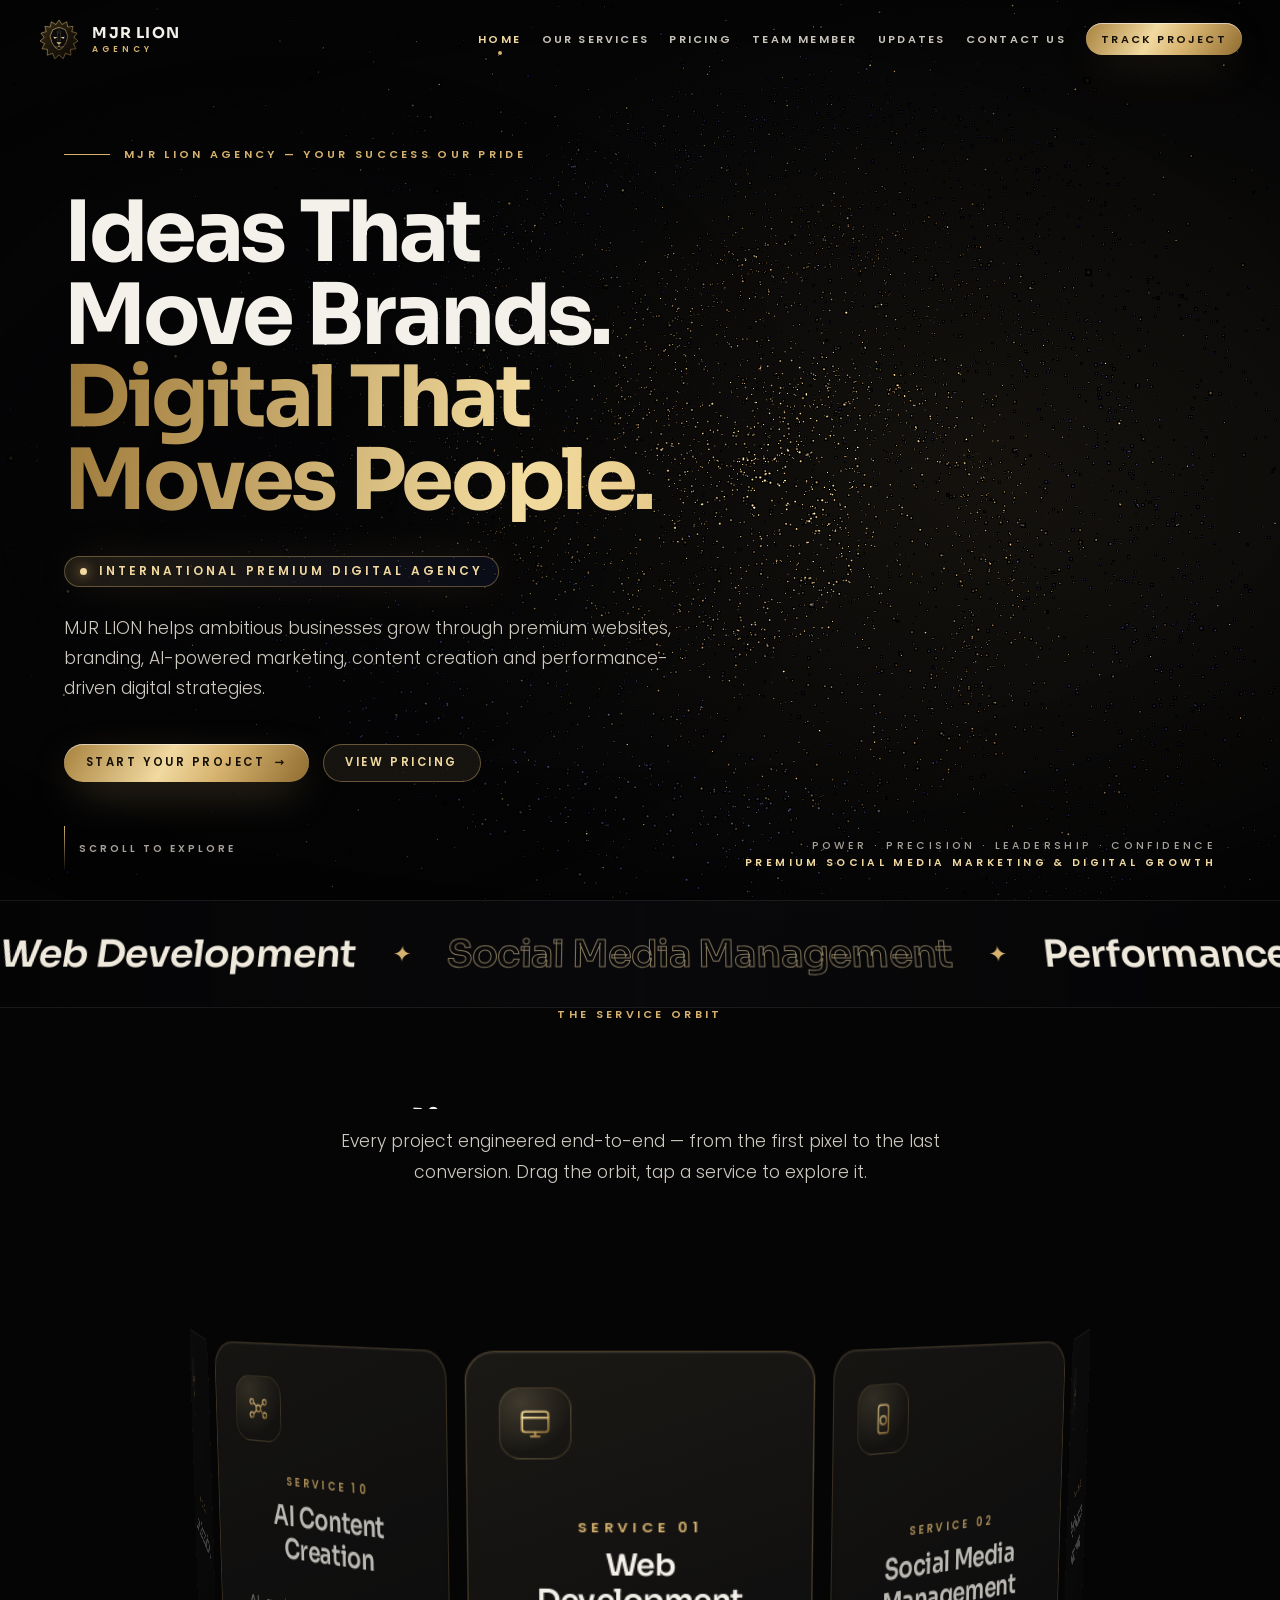
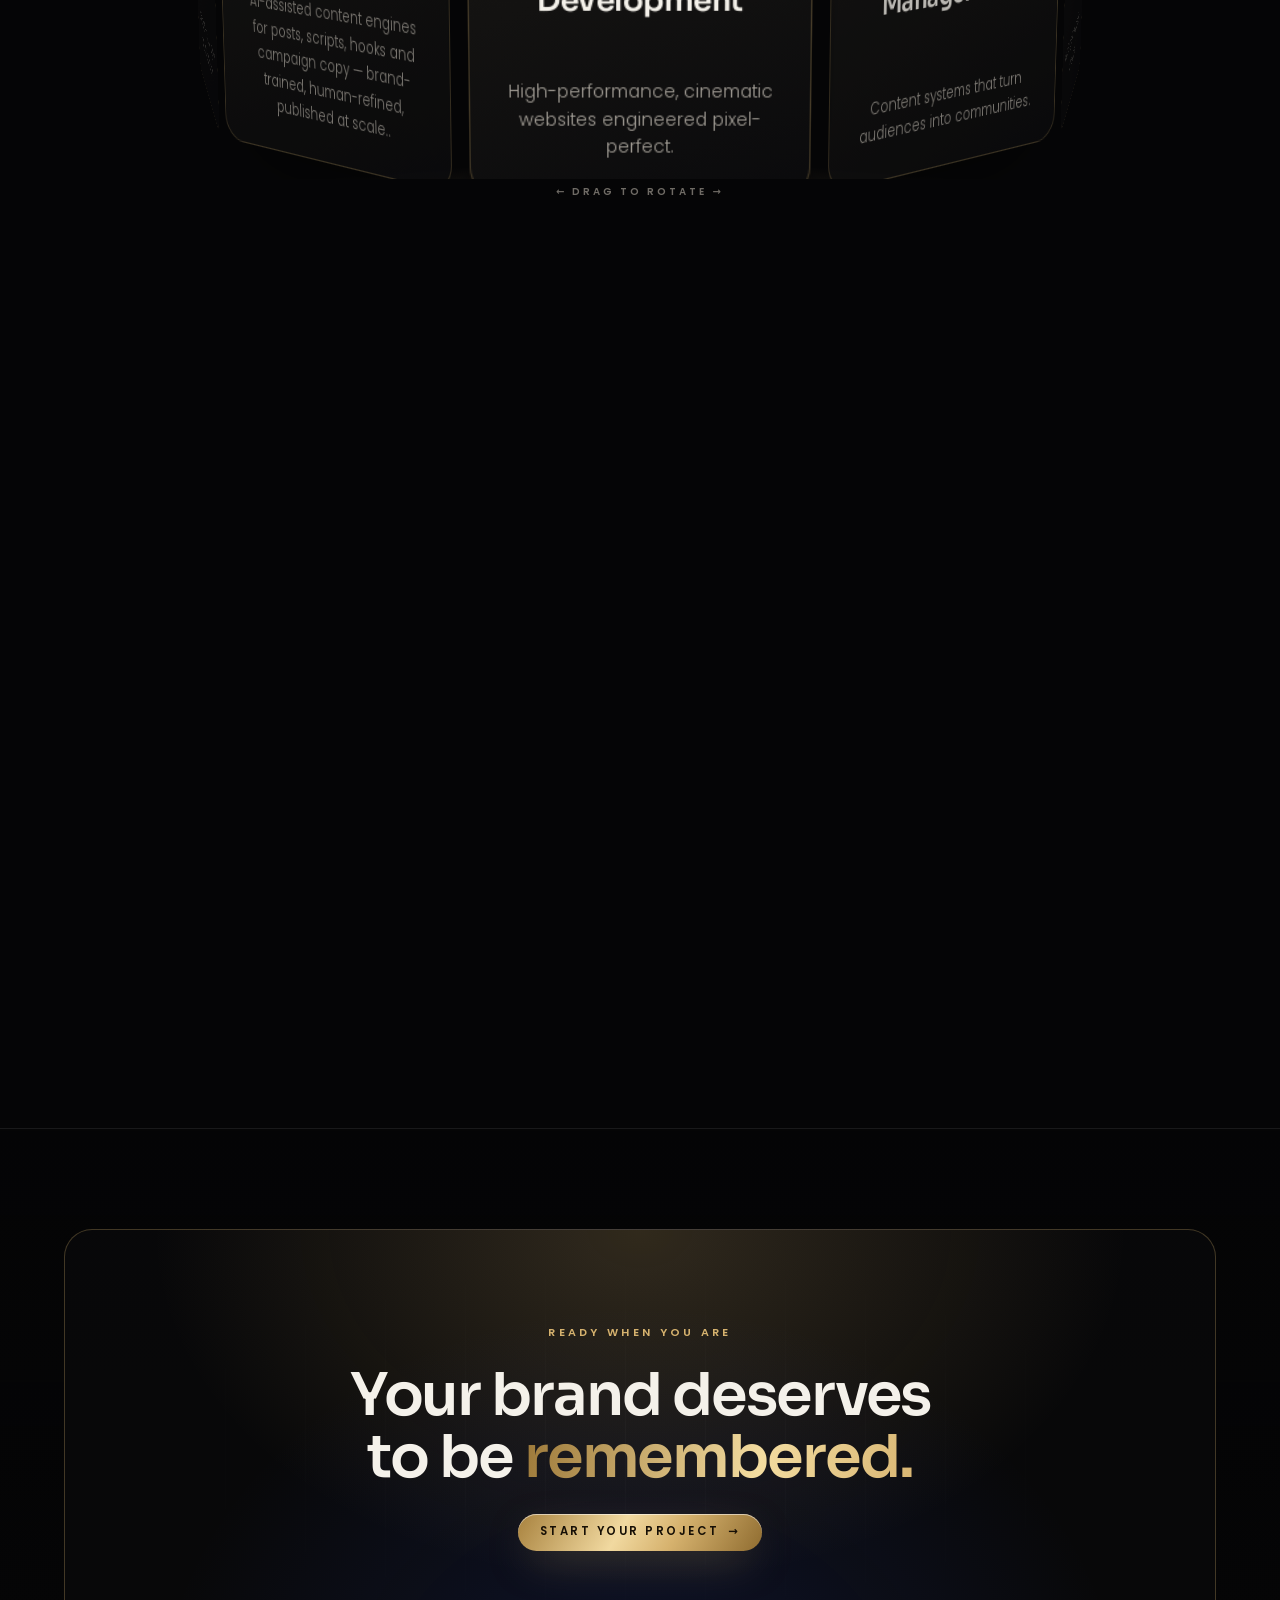
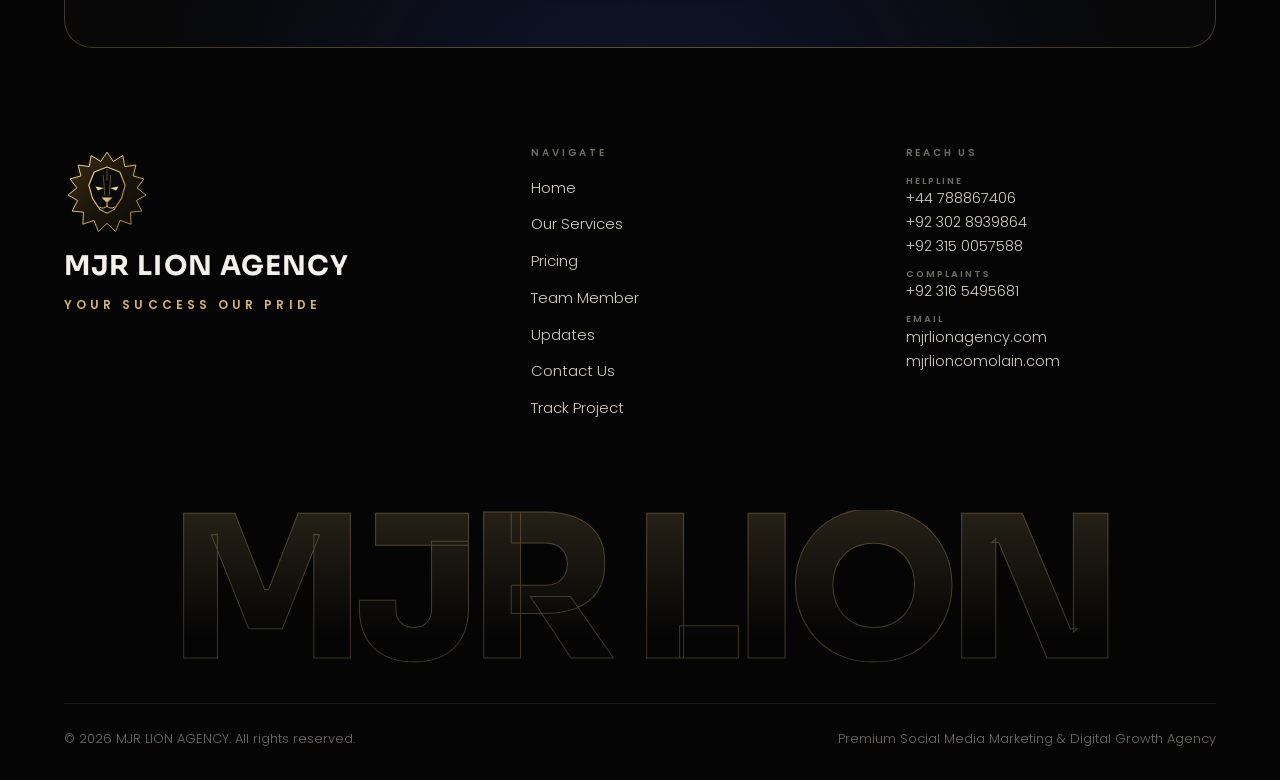
==== website/index.html @ 0ccb6654 "Contact: add UK helpline number Co-Authored-By: Claude Opus 5.5 <noreply@anthropic.com> Claude-Sessi" ====
<!DOCTYPE html>
<html lang="en">
<head>
<meta charset="utf-8">
<meta name="viewport" content="width=device-width,initial-scale=1">
<title>MJR LION AGENCY — Premium Digital Agency | Your Success Our Pride</title>
<meta name="description" content="MJR LION AGENCY is an international premium digital agency: social media marketing, web development, performance marketing, video editing, AI video creation, UGC production, graphic design, lead generation, content writing and AI content creation.">
<meta name="keywords" content="MJR Lion Agency, Premium Digital Agency, Social Media Marketing Agency, Digital Marketing Agency, Web Development, Video Editing, AI Video Creation, UGC Production, Graphic Design, Lead Generation, Content Writing, AI Content Creation, Performance Marketing">
<link rel="canonical" href="https://mjrlion.studio/">
<meta name="theme-color" content="#050506">
<meta name="robots" content="index,follow">
<meta property="og:type" content="website">
<meta property="og:site_name" content="MJR LION AGENCY">
<meta property="og:title" content="MJR LION AGENCY — Ideas That Move Brands. Digital That Moves People.">
<meta property="og:description" content="International premium digital agency. Premium websites, branding, AI-powered marketing, content creation and performance-driven digital strategies.">
<meta property="og:url" content="https://mjrlion.studio/">
<meta name="twitter:card" content="summary_large_image">
<meta name="twitter:title" content="MJR LION AGENCY — Your Success Our Pride">
<meta name="twitter:description" content="Premium social media marketing & digital growth agency: web, ads, video, AI content, UGC and lead generation.">
<link rel="icon" href="data:image/svg+xml,%3Csvg xmlns='http://www.w3.org/2000/svg' viewBox='0 0 100 100'%3E%3Crect width='100' height='100' rx='22' fill='%23050506'/%3E%3Cpath d='M50 18 L68 26 L76 46 L70 64 L60 78 L50 84 L40 78 L30 64 L24 46 L32 26 Z' fill='none' stroke='%23d6b26e' stroke-width='5'/%3E%3Cpath d='M42 64h16l-8 8z' fill='%23d6b26e'/%3E%3C/svg%3E">
<link rel="preconnect" href="https://fonts.googleapis.com">
<link rel="preconnect" href="https://fonts.gstatic.com" crossorigin>
<link rel="preload" as="style" href="https://fonts.googleapis.com/css2?family=Poppins:wght@300;400;500;600;700&family=Sora:wght@600;700;800&display=swap">
<link rel="stylesheet" href="https://fonts.googleapis.com/css2?family=Poppins:wght@300;400;500;600;700&family=Sora:wght@600;700;800&display=swap" media="print" onload="this.media='all'">
<noscript><link rel="stylesheet" href="https://fonts.googleapis.com/css2?family=Poppins:wght@300;400;500;600;700&family=Sora:wght@600;700;800&display=swap"></noscript>
<script type="application/ld+json">
{"@context":"https://schema.org","@type":"ProfessionalService","name":"MJR LION AGENCY","alternateName":"MJR Lion Agency","slogan":"Your Success Our Pride","description":"International premium digital agency — premium websites, branding, AI-powered marketing, content creation and performance-driven digital strategies.","url":"https://mjrlion.studio/","telephone":["+92 302 8939864","+92 315 0057588"],"areaServed":["United Kingdom","United States","Pakistan","Worldwide"],"hasOfferCatalog":{"@type":"OfferCatalog","name":"Digital services","itemListElement":[{"@type":"Offer","itemOffered":{"@type":"Service","name":"Web Development"},"priceSpecification":{"@type":"PriceSpecification","minPrice":499,"maxPrice":699,"priceCurrency":"USD"}},{"@type":"Offer","itemOffered":{"@type":"Service","name":"Social Media Management"},"priceSpecification":{"@type":"PriceSpecification","minPrice":499,"maxPrice":599,"priceCurrency":"USD"}},{"@type":"Offer","itemOffered":{"@type":"Service","name":"Performance Marketing"}},{"@type":"Offer","itemOffered":{"@type":"Service","name":"Graphic Design"},"priceSpecification":{"@type":"PriceSpecification","minPrice":120,"maxPrice":250,"priceCurrency":"USD"}},{"@type":"Offer","itemOffered":{"@type":"Service","name":"Video Editing"},"priceSpecification":{"@type":"PriceSpecification","minPrice":120,"maxPrice":200,"priceCurrency":"USD"}},{"@type":"Offer","itemOffered":{"@type":"Service","name":"AI Videos"}},{"@type":"Offer","itemOffered":{"@type":"Service","name":"UGC Production"}},{"@type":"Offer","itemOffered":{"@type":"Service","name":"Content Writing"}},{"@type":"Offer","itemOffered":{"@type":"Service","name":"Lead Generation"}},{"@type":"Offer","itemOffered":{"@type":"Service","name":"AI Content Creation"}}]}}
</script>
<style>/* =========================================================================
   MJR LION AGENCY — design system
   Layout idea: editorial dark stage, copy left, a living 3D gold sculpture right.
   Single dark theme by choice.
   ========================================================================= */
:root{color-scheme:dark;
  --bg:#050506; --bg2:#09090c; --char:#111115; --char2:#17171c;
  --line:rgba(214,178,110,.2); --line2:rgba(255,255,255,.08); --line3:rgba(255,255,255,.14);
  --gold:#d6b26e; --gold2:#f1d9a0; --gold3:#a17c3c; --gold4:#6f5427;
  --blue:#3557e8; --blue2:#1b2a6e;
  --text:#f4f1ea; --muted:#a6a199; --dim:#6f6b65;
  --ok:#7fd3a0; --warn:#f0b65a;
  --fh:'Sora','Poppins',system-ui,sans-serif;
  --fb:'Poppins',system-ui,sans-serif;
  --fl:'Poppins',system-ui,sans-serif;
  --ease:cubic-bezier(.22,1,.36,1); --ease2:cubic-bezier(.65,0,.35,1);
  --pad:clamp(20px,5vw,72px); --maxw:1320px; --r:20px;
  --goldgrad:linear-gradient(100deg,#9c7838 0%,#f3dca0 28%,#d6b26e 48%,#fff1c9 62%,#b08a45 82%,#8a6a2f 100%);
}
*{box-sizing:border-box;margin:0;padding:0}
html{background:var(--bg);color:var(--text);-webkit-text-size-adjust:100%;scroll-behavior:smooth}
body{font-family:var(--fb);font-weight:300;font-size:16px;line-height:1.65;overflow-x:hidden;overflow-x:clip;min-height:100vh;
  background:radial-gradient(1100px 800px at 78% 12%,rgba(214,178,110,.075),transparent 62%),radial-gradient(900px 700px at 8% 92%,rgba(53,87,232,.07),transparent 60%),var(--bg)}
body.locked{overflow:hidden}
img,svg{display:block;max-width:100%}
a{color:inherit;text-decoration:none}
button{font:inherit;color:inherit;background:none;border:0;cursor:pointer}
input,select,textarea{font:inherit;color:inherit}
::selection{background:rgba(214,178,110,.35);color:#fff}
:focus-visible{outline:2px solid var(--gold);outline-offset:3px;border-radius:6px}
[hidden]{display:none!important}
.sr{position:absolute;width:1px;height:1px;overflow:hidden;clip:rect(0 0 0 0);white-space:nowrap}
.skip{position:fixed;left:16px;top:-60px;z-index:200;background:var(--gold);color:#111;padding:10px 16px;border-radius:10px;font-weight:600}
.skip:focus{top:16px}

#gl{position:fixed;inset:0;width:100%;height:100%;z-index:0;pointer-events:none;display:block}
.fx-vignette{position:fixed;inset:0;z-index:1;pointer-events:none;background:radial-gradient(ellipse 120% 90% at 50% 45%,transparent 45%,rgba(0,0,0,.72) 100%)}
.no-gl #gl{display:none}
.no-gl .fx-fallback{display:block}
.fx-fallback{display:none;position:fixed;right:-6vw;top:12vh;width:min(70vw,720px);opacity:.18;z-index:0;pointer-events:none}

main{position:relative;z-index:2;overflow-x:clip}
.wrap{width:100%;max-width:var(--maxw);margin:0 auto;padding:0 var(--pad)}

/* ---------- type */
.label{font:600 11px/1.2 var(--fl);letter-spacing:.3em;text-transform:uppercase;color:var(--gold)}
.label.dim{color:var(--muted)}
.h-xl,.h-lg,.h-md{text-wrap:balance}
.h-xl{font:700 clamp(2.7rem,6.6vw,6.4rem)/.98 var(--fh);letter-spacing:-.04em}
.h-lg{font:600 clamp(2.1rem,4.6vw,4.2rem)/1.04 var(--fh);letter-spacing:-.035em}
.h-md{font:600 clamp(1.5rem,2.6vw,2.3rem)/1.12 var(--fh);letter-spacing:-.025em}
.h-sm{font:600 1.15rem/1.3 var(--fh);letter-spacing:-.01em}
.lead{font-size:clamp(1.02rem,1.35vw,1.18rem);color:#cfcac0;max-width:62ch;line-height:1.75}
.muted{color:var(--muted)}
.gold{background:var(--goldgrad);background-size:220% 100%;-webkit-background-clip:text;background-clip:text;color:transparent}
.outline-num{font:700 3.4rem/1 var(--fh);color:transparent;-webkit-text-stroke:1px rgba(214,178,110,.55);letter-spacing:-.04em}

/* ---------- buttons */
.btn{position:relative;display:inline-flex;align-items:center;justify-content:center;gap:.8em;padding:1.1em 1.9em;border-radius:999px;font:600 11.5px/1 var(--fl);letter-spacing:.22em;text-transform:uppercase;overflow:hidden;isolation:isolate;transition:transform .5s var(--ease),box-shadow .5s var(--ease),background .4s,color .3s,border-color .3s;white-space:nowrap}
.btn .arr{display:inline-block;transition:transform .5s var(--ease)}
.btn:hover .arr{transform:translateX(4px)}
.btn::after{content:"";position:absolute;inset:-2px;z-index:-1;background:linear-gradient(115deg,transparent 30%,rgba(255,255,255,.55) 48%,transparent 66%);transform:translateX(-120%);transition:transform .9s var(--ease)}
.btn:hover::after{transform:translateX(120%)}
.btn-gold{color:#160f05;background:linear-gradient(120deg,#a8823e,#f1d9a0 42%,#d6b26e 64%,#8f6c30);box-shadow:0 14px 44px -14px rgba(214,178,110,.7),inset 0 1px 0 rgba(255,255,255,.55)}
.btn-gold:hover{box-shadow:0 18px 60px -12px rgba(214,178,110,.95),0 0 0 1px rgba(241,217,160,.6),inset 0 1px 0 rgba(255,255,255,.6)}
.btn-ghost{color:var(--gold2);border:1px solid rgba(214,178,110,.42);background:linear-gradient(rgba(214,178,110,.07),rgba(214,178,110,.07)),rgba(10,10,12,.6)}
.btn-ghost::after{background:linear-gradient(115deg,transparent 30%,rgba(241,217,160,.22) 48%,transparent 66%)}
.btn-ghost:hover{border-color:var(--gold2);box-shadow:0 0 40px -8px rgba(214,178,110,.45)}
.btn-sm{padding:.85em 1.3em;font-size:10.5px}
.btn-block{width:100%}
.link-arrow{display:inline-flex;align-items:center;gap:.6em;font:600 11px/1 var(--fl);letter-spacing:.22em;text-transform:uppercase;color:var(--gold2)}
.link-arrow i{width:28px;height:1px;background:currentColor;position:relative;transition:width .5s var(--ease)}
.link-arrow i::after{content:"";position:absolute;right:0;top:-3px;width:7px;height:7px;border-top:1px solid currentColor;border-right:1px solid currentColor;transform:rotate(45deg)}
.link-arrow:hover i{width:44px}

/* ---------- glass */
.glass{background:linear-gradient(180deg,rgba(28,27,25,.9),rgba(12,12,14,.92));border:1px solid var(--line2);border-radius:var(--r);box-shadow:inset 0 1px 0 rgba(255,255,255,.06),0 40px 80px -40px rgba(0,0,0,.9)}
.chip{display:inline-flex;align-items:center;gap:.5em;padding:.55em 1em;border-radius:999px;border:1px solid var(--line3);background:rgba(255,255,255,.03);font:500 12.5px/1.2 var(--fb);color:#e6e1d6}
.chip.gold{border-color:rgba(214,178,110,.4);color:var(--gold2);background:rgba(214,178,110,.07);-webkit-background-clip:initial;background-clip:initial;animation:none}

/* ---------- intro */
#intro{position:fixed;inset:0;z-index:150;display:grid;place-items:center;text-align:center;background:radial-gradient(ellipse at center,rgba(5,5,6,.25) 0%,rgba(5,5,6,.85) 70%,#050506 100%);transition:opacity .55s var(--ease),visibility .55s}
#intro.out{opacity:0;visibility:hidden}
#intro .i-inner{position:relative;padding:0 24px;perspective:900px}
#intro .i-small{font:500 clamp(11px,1.2vw,14px)/1 var(--fl);letter-spacing:.7em;text-transform:uppercase;color:var(--muted);margin-bottom:22px;opacity:0;transform:translateY(12px);transition:all .7s var(--ease) .05s}
#intro .i-big{font:700 clamp(2rem,7.4vw,7rem)/1 var(--fh);letter-spacing:-.03em;white-space:nowrap}
#intro .i-big .ch{display:inline-block;opacity:0;transform:translateY(40px) rotateX(-80deg) scale(.9);filter:blur(10px);transition:opacity .6s var(--ease),transform .7s var(--ease),filter .6s var(--ease);transition-delay:calc(var(--i)*28ms + .15s);background:var(--goldgrad);background-size:300% 100%;-webkit-background-clip:text;background-clip:text;color:transparent}
#intro .i-big .sp{display:inline-block;width:.32em}
#intro .i-sweep{position:absolute;inset:-20% -10%;background:linear-gradient(100deg,transparent 40%,rgba(255,240,200,.35) 50%,transparent 60%);transform:translateX(-120%);pointer-events:none;opacity:.6}
#intro .i-line{height:1px;width:0;margin:28px auto 0;background:linear-gradient(90deg,transparent,var(--gold),transparent);transition:width .9s var(--ease) .45s}
#intro .i-tag{margin-top:18px;font:500 12px/1 var(--fl);letter-spacing:.42em;text-transform:uppercase;color:var(--gold);opacity:0;transition:opacity .6s var(--ease) .6s}
#intro.play .i-small{opacity:1;transform:none}
#intro.play .i-big .ch{opacity:1;transform:none;filter:none}
#intro.play .i-sweep{animation:sweep .9s var(--ease2) .55s forwards}
#intro.play .i-line{width:min(420px,70vw)}
#intro.play .i-tag{opacity:1}
#intro.leave .i-inner{transition:transform 1.1s var(--ease);transform:scale(1.06) translateZ(0)}
@keyframes sweep{to{transform:translateX(120%)}}
#intro .skip-intro{position:absolute;right:clamp(16px,4vw,44px);bottom:clamp(18px,4vw,40px);font:600 10.5px/1 var(--fl);letter-spacing:.28em;text-transform:uppercase;color:var(--muted);padding:12px 16px;border:1px solid var(--line2);border-radius:999px;transition:color .3s,border-color .3s}
#intro .skip-intro:hover{color:var(--gold2);border-color:var(--line)}
#intro .i-bar{position:absolute;left:0;bottom:0;height:2px;width:100%;background:linear-gradient(90deg,var(--gold3),var(--gold2));transform-origin:left;transform:scaleX(0)}
#intro.play .i-bar{transition:transform 1.4s linear;transform:scaleX(1)}

/* ---------- header */
.hdr{position:fixed;top:0;left:0;right:0;z-index:60;transition:transform .9s var(--ease),background .4s,border-color .4s}
.hdr.pre{transform:translateY(-110%)}
.hdr-in{display:flex;align-items:center;justify-content:space-between;gap:24px;height:78px;max-width:1480px;margin:0 auto;padding:0 clamp(18px,3vw,40px)}
.hdr.solid{background:rgba(6,6,8,.92);border-bottom:1px solid var(--line2)}
.brand{display:flex;align-items:center;gap:12px;flex-shrink:0}
.brand svg{width:42px;height:42px}
.brand-t{display:flex;flex-direction:column;line-height:1}
.brand-t b{font:700 15px/1 var(--fh);letter-spacing:.08em}
.brand-t span{font:600 8.5px/1 var(--fl);letter-spacing:.46em;color:var(--gold);margin-top:5px}
.lion-mark .glow{animation:breathe 4.2s ease-in-out infinite;transform-origin:50% 50%}
.lion-mark .shine{animation:markshine 6s ease-in-out infinite}
@keyframes breathe{0%,100%{opacity:.35;transform:scale(.96)}50%{opacity:.85;transform:scale(1.04)}}
@keyframes markshine{0%,70%{transform:translateX(-120px)}100%{transform:translateX(120px)}}
.nav{display:flex;align-items:center;gap:clamp(14px,1.6vw,28px)}
.nav a{position:relative;font:600 11px/1 var(--fl);letter-spacing:.2em;text-transform:uppercase;color:#c9c4ba;padding:8px 0;transition:color .3s}
.nav a:not(.btn)::after{content:"";position:absolute;left:50%;bottom:-2px;width:4px;height:4px;border-radius:50%;background:var(--gold);transform:translateX(-50%) scale(0);transition:transform .4s var(--ease)}
.nav a:hover{color:#fff}
.nav a.on{color:var(--gold2)}
.nav a:not(.btn).on::after{transform:translateX(-50%) scale(1)}
.nav a.btn,.nav a.btn.on,.nav a.btn:hover{color:#160f05;padding:.95em 1.35em}
.nav .btn.on{box-shadow:0 0 0 1px var(--gold2),0 14px 44px -14px rgba(214,178,110,.8)}
.nav .btn::after{inset:-2px}
/* one-line navigation at every size (no hamburger) */
.hdr-track{display:none}
@media (max-width:1240px){.nav{gap:16px}.nav a{font-size:10px;letter-spacing:.15em}.nav a.btn{padding:.85em 1.1em}.brand-t b{font-size:14px}}
@media (max-width:1060px){.nav{gap:12px}.nav a{letter-spacing:.11em}.brand-t span{display:none}}
/* mobile & tablet: 3-line menu */
.burger{display:none;width:46px;height:46px;border-radius:50%;border:1px solid var(--line);position:relative;background:rgba(10,10,12,.55);flex-shrink:0}
.burger i{position:absolute;left:14px;right:14px;height:1.5px;background:var(--gold2);transition:transform .5s var(--ease),opacity .3s,top .5s var(--ease)}
.burger i:nth-child(1){top:17px}.burger i:nth-child(2){top:22.5px;right:20px}.burger i:nth-child(3){top:28px}
.menu-open .burger i:nth-child(1){top:22.5px;transform:rotate(45deg)}
.menu-open .burger i:nth-child(2){opacity:0}
.menu-open .burger i:nth-child(3){top:22.5px;transform:rotate(-45deg)}
.mnav{position:fixed;inset:0;z-index:65;background:radial-gradient(circle at 80% 0%,rgba(214,178,110,.14),transparent 50%),#050506;display:flex;flex-direction:column;justify-content:center;padding:100px 28px 40px;overflow-y:auto;clip-path:circle(0% at calc(100% - 44px) 39px);transition:clip-path .8s var(--ease2),visibility .8s;visibility:hidden}
.menu-open .mnav{clip-path:circle(150% at calc(100% - 44px) 39px);visibility:visible}
.menu-open .hdr{z-index:70;background:transparent;border-color:transparent}
.mnav a{display:flex;align-items:baseline;gap:16px;padding:12px 0;font:600 clamp(1.6rem,7vw,2.5rem)/1.1 var(--fh);letter-spacing:-.02em;border-bottom:1px solid var(--line2);opacity:0;transform:translateY(24px);transition:opacity .6s var(--ease),transform .7s var(--ease),color .3s}
.mnav a small{font:600 10px/1 var(--fl);letter-spacing:.2em;color:var(--gold)}
.mnav a.on{color:var(--gold2)}
.menu-open .mnav a{opacity:1;transform:none;transition-delay:calc(.2s + var(--i)*.05s)}
.mnav .m-foot{margin-top:28px;font-size:13px;color:var(--muted);opacity:0;transition:opacity .6s .6s}
.menu-open .mnav .m-foot{opacity:1}
@media (max-width:959px){
  .nav{display:none}
  .burger{display:block}
  .hdr-track{display:inline-flex;margin-left:auto;padding:.8em 1.1em;font-size:9.5px;letter-spacing:.16em}
  .hdr-in{gap:10px;height:70px}
  .brand svg{width:38px;height:38px}
  .brand-t span{display:block}
}
@media (max-width:380px){.hdr-track{display:none}}

/* ---------- pages + transitions */
.page{display:none;min-height:100vh}
.page.active{display:block}
.page.enter{animation:pageIn .42s var(--ease) both}
.page.leave{display:block;animation:pageOut .5s var(--ease2) both;pointer-events:none}
@keyframes pageIn{from{opacity:0;transform:translate3d(0,14px,0)}to{opacity:1;transform:none}}
@keyframes pageOut{to{opacity:0;transform:perspective(1400px) translate3d(0,-30px,-220px) rotateX(5deg)}}
.wipe{position:fixed;left:0;right:0;top:50%;height:1px;z-index:80;pointer-events:none;background:linear-gradient(90deg,transparent,rgba(241,217,160,.9),transparent);box-shadow:0 0 30px 6px rgba(214,178,110,.35);transform:scaleX(0);opacity:0}
.wipe.go{animation:wipe 1s var(--ease2)}
@keyframes wipe{0%{transform:scaleX(0);opacity:0}35%{transform:scaleX(1);opacity:1}100%{transform:scaleX(1) translateY(46vh);opacity:0}}

/* reveal */
[data-r]{opacity:0;transform:perspective(900px) translate3d(0,22px,0) rotateX(7deg);transition:opacity .55s var(--ease),transform .65s var(--ease);transition-delay:calc(var(--d,0s) * .5)}
[data-r].in{opacity:1;transform:none}
[data-r="fade"]{transform:none}
.split .w{display:inline-block;overflow:hidden;vertical-align:top;padding-bottom:.08em;margin-bottom:-.08em}
.split .w>span{display:inline-block;transform:translateY(105%) rotate(3deg);transition:transform .65s var(--ease);transition-delay:calc(var(--d,0s) * .5 + var(--i)*22ms)}
.split.in .w>span{transform:none}

/* ---------- section scaffolding */
.sec{content-visibility:auto;contain-intrinsic-size:auto 900px;position:relative;padding:clamp(80px,12vw,150px) 0}
.sec-head{display:grid;gap:22px;margin-bottom:clamp(40px,6vw,72px);max-width:880px}
.sec-head.center{margin-left:auto;margin-right:auto;text-align:center;justify-items:center}
.page-hero{padding:clamp(140px,18vw,200px) 0 clamp(50px,7vw,80px);position:relative}
.page-hero::before{content:"";position:absolute;inset:0;background:linear-gradient(90deg,rgba(5,5,6,.82),rgba(5,5,6,.35) 60%,transparent);pointer-events:none;z-index:-1}
.page-hero .h-xl{max-width:16ch}
.page-hero .lead{margin-top:28px}
.crumb{display:flex;align-items:center;gap:14px;margin-bottom:28px}
.crumb::before{content:"";width:40px;height:1px;background:var(--gold)}
.divider{height:1px;background:linear-gradient(90deg,transparent,var(--line),transparent);margin:0 auto;max-width:var(--maxw)}

/* ---------- HOME */
.hero{position:relative;min-height:100vh;min-height:100svh;display:flex;align-items:center;padding:120px 0 90px}
.hero::before{content:"";position:absolute;inset:0;pointer-events:none;background:radial-gradient(ellipse 60% 70% at 22% 55%,rgba(5,5,6,.55),rgba(5,5,6,0) 70%)}
.hero .wrap{position:relative;z-index:2}
.hero::before{z-index:1}
.hero-meta{z-index:2}
.hero-copy{max-width:760px}
.hero-kicker{display:flex;align-items:center;gap:14px;margin-bottom:30px}
.hero-kicker::before{content:"";width:46px;height:1px;background:var(--gold)}
.hero h1 .lw{display:block}
.hero h1 .ln{display:inline-block;animation:floaty 7.5s ease-in-out infinite}
.hero h1 .lw+.lw .ln{animation-delay:-3.6s}
.intro-on .ftr{visibility:hidden}
@keyframes floaty{0%,100%{transform:translate3d(0,0,0)}50%{transform:translate3d(0,-9px,0)}}
.hl{display:inline-flex;align-items:center;gap:12px;margin:34px 0 0;padding:.7em 1.25em;border-radius:999px;border:1px solid rgba(214,178,110,.38);background:linear-gradient(90deg,rgba(214,178,110,.14),rgba(53,87,232,.08));font:600 12px/1 var(--fl);letter-spacing:.26em;text-transform:uppercase;color:var(--gold2);box-shadow:0 0 40px -12px rgba(214,178,110,.4)}
.hl .dot{width:7px;height:7px;border-radius:50%;background:var(--gold2);box-shadow:0 0 12px var(--gold);animation:pulse 2.2s ease-in-out infinite}
@keyframes pulse{50%{transform:scale(.6);opacity:.5}}
.hero .lead{margin-top:26px}
.hero-ctas{display:flex;flex-wrap:wrap;gap:14px;margin-top:40px}
.hero-meta{position:absolute;left:0;right:0;bottom:28px;display:flex;justify-content:space-between;align-items:flex-end;max-width:var(--maxw);margin:0 auto;padding:0 var(--pad)}
.scroll-cue{display:flex;align-items:center;gap:14px;font:600 10px/1 var(--fl);letter-spacing:.3em;color:var(--muted);text-transform:uppercase}
.scroll-cue i{display:block;width:1px;height:46px;background:linear-gradient(var(--gold),transparent);position:relative;overflow:hidden}
.scroll-cue i::after{content:"";position:absolute;left:0;top:-40%;width:1px;height:40%;background:#fff;animation:cue 2.2s var(--ease2) infinite}
@keyframes cue{to{top:110%}}
.hero-sig{font:500 10.5px/1.6 var(--fl);letter-spacing:.32em;text-transform:uppercase;color:var(--muted);text-align:right}
.hero-sig b{color:var(--gold2);font-weight:600}

.marquee{position:relative;padding:34px 0;overflow:hidden;perspective:900px;border-top:1px solid var(--line2);border-bottom:1px solid var(--line2);background:linear-gradient(90deg,rgba(5,5,6,.9),rgba(12,12,15,.6),rgba(5,5,6,.9))}
.marquee-track{display:flex;width:max-content;animation:marq 42s linear infinite;transform:rotateX(14deg)}
.marquee span{display:inline-flex;align-items:center;gap:36px;padding-right:36px;font:600 clamp(1.4rem,3vw,2.6rem)/1 var(--fh);letter-spacing:-.02em;color:transparent;-webkit-text-stroke:1px rgba(241,217,160,.55);white-space:nowrap}
.marquee span:nth-child(odd){color:#efe9dc;-webkit-text-stroke:0}
.marquee span em{font-style:normal;color:var(--gold);-webkit-text-stroke:0;font-size:.6em}
@keyframes marq{to{transform:rotateX(14deg) translateX(-50%)}}

.stats{display:grid;grid-template-columns:repeat(4,1fr);gap:18px}
.stat{padding:30px 26px;position:relative}
.stat .v{font:700 clamp(2.4rem,4.4vw,3.8rem)/1 var(--fh);letter-spacing:-.04em}
.stat .k{margin-top:14px;font-size:14px;color:#d6d1c6}
.stat .c{margin-top:6px;font:600 10px/1.4 var(--fl);letter-spacing:.24em;text-transform:uppercase;color:var(--gold)}

/* service orbit (CSS 3D carousel) */
.orbit-wrap{position:relative;overflow:hidden;height:clamp(420px,46vw,520px);perspective:1700px;perspective-origin:50% 40%;touch-action:pan-y;user-select:none;cursor:grab}
.orbit-wrap:active{cursor:grabbing}
.orbit{position:absolute;left:50%;top:46%;width:0;height:0;transform-style:preserve-3d}
.o-panel{position:absolute;width:260px;height:340px;left:-130px;top:-170px;border-radius:22px;padding:26px 24px;display:flex;flex-direction:column;justify-content:space-between;background:linear-gradient(160deg,rgba(28,26,22,.92),rgba(10,10,12,.94));border:1px solid rgba(214,178,110,.28);box-shadow:inset 0 1px 0 rgba(255,255,255,.07),0 30px 60px -30px #000;transition:border-color .3s,box-shadow .3s;backface-visibility:hidden;-webkit-backface-visibility:hidden}
.o-panel:hover{border-color:var(--gold2);box-shadow:0 0 50px -10px rgba(214,178,110,.5)}
.o-panel .n{font:600 11px/1 var(--fl);letter-spacing:.3em;color:var(--gold)}
.o-panel h3{font:600 1.45rem/1.15 var(--fh);letter-spacing:-.02em;margin-top:10px}
.o-panel p{font-size:13.5px;color:var(--muted);line-height:1.6}
.o-panel .ico{width:54px;height:54px;border-radius:16px;display:grid;place-items:center;border:1px solid var(--line);background:radial-gradient(circle at 30% 20%,rgba(241,217,160,.18),transparent 70%)}
.o-panel .ico svg{width:26px;height:26px}
.orbit-floor{position:absolute;left:50%;top:84%;width:900px;height:220px;margin-left:-450px;border-radius:50%;background:radial-gradient(ellipse at center,rgba(214,178,110,.14),transparent 65%);transform:rotateX(75deg);pointer-events:none}
.orbit-hint{text-align:center;margin-top:8px;font:600 10px/1 var(--fl);letter-spacing:.3em;text-transform:uppercase;color:var(--dim)}

.why{display:grid;grid-template-columns:1.1fr .9fr;gap:clamp(30px,6vw,90px);align-items:center}
.why blockquote{font:500 clamp(1.5rem,2.8vw,2.45rem)/1.3 var(--fh);letter-spacing:-.02em;color:#ece6da}
.why blockquote em{font-style:normal;color:var(--gold2)}
.why-list{display:grid;gap:14px}
.why-item{display:flex;gap:18px;align-items:flex-start;padding:22px 24px}
.why-item b{font:700 1.6rem/1 var(--fh);color:var(--gold);min-width:44px}
.why-item h4{font:600 1.05rem/1.3 var(--fh)}
.why-item p{font-size:14px;color:var(--muted);margin-top:4px}

.cta-band{position:relative;overflow:hidden;padding:clamp(56px,8vw,96px) clamp(26px,6vw,80px);border-radius:28px;text-align:center;display:grid;justify-items:center;gap:26px;border:1px solid rgba(214,178,110,.28);background:radial-gradient(ellipse at 50% 0%,rgba(214,178,110,.2),transparent 60%),radial-gradient(ellipse at 50% 120%,rgba(53,87,232,.16),transparent 60%),rgba(10,10,12,.7)}
.cta-band::before{content:"";position:absolute;inset:0;background:repeating-linear-gradient(90deg,rgba(255,255,255,.025) 0 1px,transparent 1px 80px);mask-image:radial-gradient(ellipse at center,#000,transparent 75%);-webkit-mask-image:radial-gradient(ellipse at center,#000,transparent 75%);pointer-events:none}
.cta-band h2{max-width:18ch}

/* ---------- 3D tilt cards */
.tilt{position:relative;transform-style:preserve-3d;transform:perspective(1200px) rotateX(var(--rx,0deg)) rotateY(var(--ry,0deg)) translateZ(0);transition:transform .7s var(--ease),border-color .4s,box-shadow .5s}
.tilt.moving{transition:transform .12s linear,border-color .4s,box-shadow .5s}
.tilt::before{content:"";position:absolute;inset:0;border-radius:inherit;pointer-events:none;z-index:3;background:radial-gradient(500px circle at var(--mx,50%) var(--my,50%),rgba(241,217,160,.13),transparent 42%);opacity:0;transition:opacity .4s}
.tilt:hover::before{opacity:1}
.z1{transform:translateZ(26px)}.z2{transform:translateZ(48px)}.z3{transform:translateZ(70px)}

/* ---------- SERVICES */
.svc-intro{display:flex;flex-wrap:wrap;gap:12px 22px;align-items:center;margin-top:34px;padding:16px 22px;border-radius:16px;border:1px dashed rgba(214,178,110,.32);color:#d8d2c5;font-size:14px;max-width:760px}
.svc-intro b{color:var(--gold2);font-weight:600}
.svc-grid{display:grid;grid-template-columns:repeat(3,1fr);gap:22px}
.svc-card{display:flex;flex-direction:column;border-radius:24px;padding:16px;background:linear-gradient(180deg,rgba(24,23,21,.86),rgba(10,10,12,.9));border:1px solid var(--line2)}
.svc-card:hover{border-color:rgba(214,178,110,.45);box-shadow:0 40px 80px -40px rgba(0,0,0,.9),0 0 60px -20px rgba(214,178,110,.28)}
.svc-card .body{padding:22px 10px 10px;display:flex;flex-direction:column;flex:1;transform-style:preserve-3d}
.svc-card .top{display:flex;justify-content:space-between;align-items:flex-end;gap:12px}
.svc-card h3{font:600 1.45rem/1.15 var(--fh);letter-spacing:-.02em;margin-top:14px}
.svc-card p{font-size:14.5px;color:var(--muted);margin-top:10px;flex:1}
.svc-card .foot{display:flex;justify-content:space-between;align-items:center;margin-top:24px;gap:12px}
.svc-card .tag{font:600 10px/1 var(--fl);letter-spacing:.22em;color:var(--dim);text-transform:uppercase}

/* visual slots (replaceable photography) */
.viz{position:relative;border-radius:16px;overflow:hidden;aspect-ratio:16/10;background:radial-gradient(ellipse at 70% 0%,rgba(214,178,110,.22),transparent 60%),radial-gradient(ellipse at 0% 100%,rgba(53,87,232,.2),transparent 55%),linear-gradient(160deg,#16151a,#0b0b0e);isolation:isolate}
.viz::before{content:"";position:absolute;inset:0;background:repeating-linear-gradient(0deg,rgba(255,255,255,.03) 0 1px,transparent 1px 24px),repeating-linear-gradient(90deg,rgba(255,255,255,.03) 0 1px,transparent 1px 24px);mask-image:radial-gradient(ellipse at 60% 40%,#000,transparent 80%);-webkit-mask-image:radial-gradient(ellipse at 60% 40%,#000,transparent 80%)}
.viz .vz-art{position:absolute;inset:8% 8% 6%;transition:transform 1.2s var(--ease)}
.viz .vz-art svg{width:100%;height:100%}
.viz .vz-chip{position:absolute;right:6%;top:9%;padding:.5em .85em;border-radius:10px;font:600 11px/1 var(--fl);letter-spacing:.12em;color:#160f05;background:linear-gradient(120deg,#c9a253,#f1d9a0);box-shadow:0 10px 30px -8px rgba(214,178,110,.7);transition:transform 1.2s var(--ease)}
.viz img{position:absolute;inset:0;width:100%;height:100%;object-fit:cover;opacity:0;transition:transform 1.4s var(--ease),opacity .45s ease}
.viz img.ld{opacity:1}
.viz.has-img{background-size:cover;background-position:center}
.viz .vz-slot{position:absolute;left:10px;bottom:10px;font:600 9px/1 var(--fl);letter-spacing:.2em;text-transform:uppercase;color:rgba(255,255,255,.45);padding:6px 8px;border-radius:6px;background:rgba(0,0,0,.45);opacity:0;transition:opacity .4s}
.viz:hover .vz-slot,.show-slots .viz .vz-slot{opacity:1}
.viz .shine{position:absolute;inset:0;background:linear-gradient(115deg,transparent 35%,rgba(255,245,220,.12) 50%,transparent 65%);transform:translateX(-100%);transition:transform 1.4s var(--ease);pointer-events:none}
.tilt:hover .viz .vz-art,.wk-card:hover .viz .vz-art{transform:scale(1.06) translate3d(-1.5%,-1%,0)}
.tilt:hover .viz img,.wk-card:hover .viz img{transform:scale(1.07)}
.tilt:hover .viz .vz-chip{transform:translate3d(-6px,4px,0)}
.tilt:hover .viz .shine,.wk-card:hover .viz .shine{transform:translateX(100%)}
.viz.v2{background:radial-gradient(ellipse at 20% 0%,rgba(53,87,232,.28),transparent 60%),radial-gradient(ellipse at 100% 100%,rgba(214,178,110,.22),transparent 55%),linear-gradient(160deg,#121318,#0a0a0d)}

/* service detail overlay */
.sheet{position:fixed;inset:0;z-index:90;display:flex;justify-content:center;align-items:flex-end;visibility:hidden;pointer-events:none}
.sheet.open{visibility:visible;pointer-events:auto}
.sheet-bg{position:absolute;inset:0;background:rgba(3,3,4,.88);opacity:0;transition:opacity .3s var(--ease)}
.sheet.open .sheet-bg{opacity:1}
.sheet-panel{position:relative;width:min(1180px,100%);height:min(94vh,100%);overflow:auto;overscroll-behavior:contain;border-radius:28px 28px 0 0;border:1px solid var(--line);border-bottom:0;background:linear-gradient(180deg,#121115,#08080a 30%);box-shadow:0 -40px 120px -40px rgba(214,178,110,.35);transform:translate3d(0,100%,0);transition:transform .5s var(--ease)}
.sheet.open .sheet-panel{transform:none}
.sheet-close{position:sticky;top:16px;float:right;margin:16px 16px 0 0;width:46px;height:46px;border-radius:50%;border:1px solid var(--line);background:rgba(10,10,12,.85);z-index:5;display:grid;place-items:center;transition:transform .5s var(--ease),border-color .3s}
.sheet-close:hover{transform:rotate(90deg);border-color:var(--gold2)}
.sheet-close::before,.sheet-close::after{content:"";position:absolute;width:16px;height:1.5px;background:var(--gold2);transform:rotate(45deg)}
.sheet-close::after{transform:rotate(-45deg)}
.sd-head{display:grid;grid-template-columns:1fr 1fr;gap:clamp(24px,4vw,56px);padding:clamp(28px,5vw,64px);padding-bottom:20px;align-items:center}
.sd-head .viz{aspect-ratio:4/3}
.sd-head h2{margin:14px 0 18px}
.sd-meta{display:flex;flex-wrap:wrap;gap:10px;margin-top:24px}
.sd-body{padding:0 clamp(28px,5vw,64px) clamp(40px,6vw,72px)}
.acc{border-top:1px solid var(--line2)}
.acc:last-of-type{border-bottom:1px solid var(--line2)}
.acc-h{width:100%;display:flex;align-items:center;gap:18px;padding:24px 4px;text-align:left}
.acc-h .ix{font:600 11px/1 var(--fl);letter-spacing:.2em;color:var(--gold);min-width:30px}
.acc-h .t{font:600 clamp(1.1rem,1.8vw,1.4rem)/1.2 var(--fh);flex:1;letter-spacing:-.01em}
.acc-h .pm{width:34px;height:34px;border-radius:50%;border:1px solid var(--line);position:relative;flex-shrink:0;transition:transform .5s var(--ease),background .3s}
.acc-h .pm::before,.acc-h .pm::after{content:"";position:absolute;left:50%;top:50%;width:12px;height:1.5px;margin:-.75px 0 0 -6px;background:var(--gold2);transition:transform .5s var(--ease)}
.acc-h .pm::after{transform:rotate(90deg)}
.acc.open .acc-h .pm{transform:rotate(180deg);background:rgba(214,178,110,.12)}
.acc.open .acc-h .pm::after{transform:rotate(0)}
.acc-b{display:grid;grid-template-rows:0fr;transition:grid-template-rows .7s var(--ease)}
.acc.open .acc-b{grid-template-rows:1fr}
.acc-b>div{overflow:hidden}
.acc-b .inner{padding:0 4px 30px 52px;opacity:0;transform:translateY(-8px);transition:opacity .5s var(--ease),transform .7s var(--ease)}
.acc.open .acc-b .inner{opacity:1;transform:none;transition-delay:.12s}
.ticks{display:grid;grid-template-columns:repeat(2,1fr);gap:12px 28px;list-style:none}
.ticks li{position:relative;padding-left:30px;color:#ddd7cb;font-size:15px}
.ticks li::before{content:"";position:absolute;left:0;top:.45em;width:16px;height:16px;border-radius:50%;border:1px solid var(--gold);background:radial-gradient(circle,var(--gold) 0 3px,transparent 3.5px)}
.steps{display:grid;grid-template-columns:repeat(auto-fit,minmax(150px,1fr));gap:12px;counter-reset:st}
.steps li{list-style:none;position:relative;padding:18px 16px 16px;border-radius:14px;border:1px solid var(--line2);background:rgba(255,255,255,.02);font-size:14.5px;color:#e4dfd3}
.steps li::before{counter-increment:st;content:"0" counter(st);display:block;font:700 1.2rem/1 var(--fh);color:var(--gold);margin-bottom:10px}
.steps li::after{content:"";position:absolute;right:-10px;top:50%;width:8px;height:1px;background:var(--gold4)}
.steps li:last-child::after{display:none}
.techs{display:flex;flex-wrap:wrap;gap:10px}
.techs .chip{padding:.7em 1.15em;font-size:13.5px}
.wins{display:grid;grid-template-columns:repeat(auto-fit,minmax(220px,1fr));gap:14px}
.win{padding:22px;border-radius:16px;border:1px solid rgba(214,178,110,.25);background:linear-gradient(160deg,rgba(214,178,110,.09),rgba(255,255,255,.01));font:500 15px/1.5 var(--fb);color:#efe9dc}
.win b{display:block;font:700 1.9rem/1.05 var(--fh);letter-spacing:-.03em;margin-bottom:8px}
.timeline-pill{display:inline-flex;align-items:center;gap:12px;padding:14px 20px;border-radius:14px;border:1px solid var(--line);background:rgba(214,178,110,.06);font:500 16px/1.3 var(--fb);color:var(--gold2)}
.faq .acc-h{padding:16px 0}
.faq .acc-h .t{font:500 1.02rem/1.4 var(--fb);letter-spacing:0}
.faq .acc-b .inner{padding:0 0 18px;color:var(--muted);font-size:15px}
.faq .acc{border-color:var(--line2)}
.sd-cta{display:flex;flex-wrap:wrap;align-items:center;justify-content:space-between;gap:20px;margin-top:40px;padding:28px;border-radius:20px;border:1px solid rgba(214,178,110,.3);background:radial-gradient(ellipse at 0% 0%,rgba(214,178,110,.16),transparent 60%),rgba(255,255,255,.02)}

/* ---------- WORKS */
.filters{display:flex;flex-wrap:wrap;gap:10px;margin-bottom:40px}
.filters button{padding:.75em 1.25em;border-radius:999px;border:1px solid var(--line2);font:600 10.5px/1 var(--fl);letter-spacing:.18em;text-transform:uppercase;color:#cfc9bd;background:rgba(255,255,255,.02);transition:all .35s var(--ease)}
.filters button:hover{border-color:var(--line);color:#fff}
.filters button.on{background:linear-gradient(120deg,#b8914a,#f1d9a0);color:#160f05;border-color:transparent}
.wk-grid{display:grid;grid-template-columns:repeat(12,1fr);gap:22px}
.wk-card{grid-column:span 4;display:flex;flex-direction:column;border-radius:24px;padding:14px;background:linear-gradient(180deg,rgba(22,21,20,.86),rgba(10,10,12,.92));border:1px solid var(--line2);transition:opacity .5s var(--ease),transform .7s var(--ease),border-color .4s}
.wk-card.wide{grid-column:span 8}
.wk-card.wide .viz{aspect-ratio:auto;flex:1;min-height:260px}
.wk-card:hover{border-color:rgba(214,178,110,.4)}
.wk-card.hide{opacity:0;transform:scale(.94) translateY(20px);pointer-events:none}
.wk-card.gone{display:none}
.wk-card .body{padding:20px 10px 8px;display:grid;gap:8px}
.wk-card .svc{font:600 10px/1 var(--fl);letter-spacing:.24em;text-transform:uppercase;color:var(--gold)}
.wk-card h3{font:600 1.35rem/1.2 var(--fh);letter-spacing:-.02em}
.wk-card .out{color:#d8d2c6;font-size:14.5px}
.wk-card .foot{display:flex;justify-content:space-between;align-items:center;margin-top:10px}
.modal{position:fixed;inset:0;z-index:95;display:grid;place-items:center;padding:20px;visibility:hidden;pointer-events:none}
.modal.open{visibility:visible;pointer-events:auto}
.modal .sheet-bg{position:absolute;inset:0}
.modal.open .sheet-bg{opacity:1}
.modal-panel{position:relative;width:min(980px,100%);max-height:92vh;overflow:auto;border-radius:26px;border:1px solid var(--line);background:linear-gradient(180deg,#131216,#09090b);transform:translate3d(0,16px,0) scale(.98);opacity:0;transition:transform .4s var(--ease),opacity .3s var(--ease)}
.modal.open .modal-panel{transform:none;opacity:1}
.cs-body{padding:clamp(24px,4vw,48px);display:grid;gap:30px}
.cs-grid{display:grid;grid-template-columns:1fr 1fr;gap:26px}
.cs-box{padding:22px;border-radius:16px;border:1px solid var(--line2);background:rgba(255,255,255,.02)}
.cs-box h4{margin-bottom:14px}

/* ---------- STUDIO */
.studio-msg{font:500 clamp(1.7rem,3.6vw,3.2rem)/1.22 var(--fh);letter-spacing:-.025em;max-width:24ch;color:#efe9dc}
.studio-msg em{font-style:normal}
.values{display:grid;grid-template-columns:repeat(4,1fr);gap:16px;margin-top:clamp(50px,7vw,90px)}
.value{padding:26px 24px;border-radius:18px;border:1px solid var(--line2);background:rgba(255,255,255,.02)}
.value b{font:700 1.4rem/1 var(--fh);display:block;margin-bottom:10px}
.value p{font-size:14px;color:var(--muted)}
.team-grid{display:grid;grid-template-columns:repeat(4,1fr);gap:20px}
.tm-card{border-radius:24px;padding:14px;background:linear-gradient(180deg,rgba(22,21,20,.88),rgba(10,10,12,.94));border:1px solid var(--line2);display:flex;flex-direction:column}
.tm-card:hover{border-color:rgba(214,178,110,.45)}
.tm-card.founder{grid-column:span 2;flex-direction:row;gap:20px;align-items:stretch}
.tm-card.founder .body{justify-content:center;padding:18px 14px}
.tm-card.founder h3{font-size:1.6rem}
.tm-card.founder p{flex:0;font-size:14.5px}
.photo{position:relative;border-radius:16px;overflow:hidden;aspect-ratio:4/5;background:radial-gradient(circle at 50% 30%,rgba(214,178,110,.2),transparent 60%),linear-gradient(170deg,#1a1814,#0b0b0d)}
.photo img{position:absolute;inset:0;width:100%;height:100%;object-fit:cover}
.photo .mono{position:absolute;inset:0;display:grid;place-items:center}
.photo .mono span{font:700 clamp(2.6rem,5vw,4rem)/1 var(--fh);letter-spacing:-.04em;background:var(--goldgrad);-webkit-background-clip:text;background-clip:text;color:transparent;transform:translateZ(40px)}
.photo .ring{position:absolute;left:50%;top:50%;width:62%;aspect-ratio:1;border-radius:50%;transform:translate(-50%,-50%);border:1px solid rgba(214,178,110,.3);box-shadow:0 0 60px -10px rgba(214,178,110,.25),inset 0 0 40px rgba(214,178,110,.08)}
.photo .ring::after{content:"";position:absolute;inset:10%;border-radius:50%;border:1px dashed rgba(214,178,110,.22);animation:spin 30s linear infinite}
@keyframes spin{to{transform:rotate(360deg)}}
.photo .vz-slot{position:absolute;left:10px;bottom:10px;font:600 9px/1 var(--fl);letter-spacing:.2em;text-transform:uppercase;color:rgba(255,255,255,.45);padding:6px 8px;border-radius:6px;background:rgba(0,0,0,.45);opacity:0;transition:opacity .4s}
.photo:hover .vz-slot{opacity:1}
.tm-card .body{padding:18px 8px 6px;display:flex;flex-direction:column;flex:1;gap:6px}
.tm-card .dept{font:600 9.5px/1.3 var(--fl);letter-spacing:.24em;text-transform:uppercase;color:var(--gold)}
.tm-card h3{font:600 1.2rem/1.25 var(--fh);letter-spacing:-.01em}
.tm-card .role{font-size:13.5px;color:#e2dccf}
.tm-card p{font-size:13.5px;color:var(--muted);flex:1;margin-top:4px}
.tm-card .foot{margin-top:14px}

/* ---------- TEAM VERIFICATION */
.vault{position:relative;max-width:860px;margin:0 auto;padding:clamp(28px,5vw,56px);border-radius:28px;overflow:hidden}
.vault::after{content:"";position:absolute;left:0;right:0;top:0;height:2px;background:linear-gradient(90deg,transparent,var(--gold2),transparent);opacity:0}
.vault.scanning::after{opacity:1;animation:scan 1.1s var(--ease2) infinite}
@keyframes scan{0%{top:0}100%{top:100%}}
.v-top{display:flex;align-items:center;gap:14px;margin-bottom:22px}
.v-lock{width:48px;height:48px;border-radius:14px;display:grid;place-items:center;border:1px solid var(--line);background:rgba(214,178,110,.08)}
.v-lock svg{width:22px;height:22px}
.v-field{position:relative;display:flex;gap:12px;align-items:stretch}
.v-field input{flex:1;min-width:0;height:66px;padding:0 22px;border-radius:18px;border:1px solid var(--line3);background:rgba(0,0,0,.45);font:600 clamp(1rem,2.2vw,1.35rem)/1 var(--fl);letter-spacing:.16em;text-transform:uppercase;color:var(--gold2);outline:none;transition:border-color .3s,box-shadow .3s}
.v-field input::placeholder{color:#5f5b55;letter-spacing:.06em;text-transform:none;font-weight:500;font-family:var(--fb)}
.v-field input:focus{border-color:var(--gold);box-shadow:0 0 0 4px rgba(214,178,110,.12)}
.v-field .btn{height:66px;padding:0 2.2em}
.v-msg{min-height:24px;margin-top:14px;font-size:14px;color:var(--muted);display:flex;align-items:center;gap:10px}
.v-msg.err{color:#f19a7c}
.v-msg.ok{color:var(--ok)}
.shake{animation:shake .5s}
@keyframes shake{20%,60%{transform:translateX(-8px)}40%,80%{transform:translateX(8px)}}
.v-quotes{display:grid;grid-template-columns:repeat(3,1fr);gap:14px;margin-top:30px}
.v-quotes figure{position:relative;padding:34px 20px 18px;border-radius:16px;border:1px solid rgba(214,178,110,.22);background:linear-gradient(160deg,rgba(214,178,110,.08),rgba(255,255,255,.01));display:flex;flex-direction:column;gap:14px}
.v-quotes figure::before{content:"\201C";position:absolute;top:2px;left:16px;font:700 3.2rem/1 var(--fh);color:var(--gold);opacity:.75}
.v-quotes blockquote{font:500 15px/1.6 var(--fh);color:#ece6da;letter-spacing:-.005em;flex:1}
.v-quotes figcaption{font:600 9.5px/1.3 var(--fl);letter-spacing:.24em;text-transform:uppercase;color:var(--gold)}
.demo-note{margin-top:18px;font-size:12.5px;color:var(--dim)}
.demo-note code{font-family:var(--fl);color:var(--gold);letter-spacing:.06em}

.profile{display:none;margin-top:40px}
.profile.show{display:block;animation:pageIn 1.1s var(--ease) both}
.pf-grid{display:grid;grid-template-columns:340px 1fr;gap:28px;align-items:start}
.pf-side{position:sticky;top:100px;padding:16px;border-radius:24px}
.pf-side .photo{aspect-ratio:4/5}
.pf-id{padding:18px 6px 8px;display:grid;gap:8px}
.pf-id h2{font:700 1.75rem/1.15 var(--fh);letter-spacing:-.02em}
.verified{display:inline-flex;align-items:center;gap:8px;padding:.5em .9em;border-radius:999px;background:rgba(127,211,160,.1);border:1px solid rgba(127,211,160,.35);color:var(--ok);font:600 10.5px/1 var(--fl);letter-spacing:.18em;text-transform:uppercase;width:max-content}
.pf-code{font:600 12px/1 var(--fl);letter-spacing:.18em;color:var(--dim)}
.pf-main{display:grid;gap:18px}
.pf-sec{padding:clamp(22px,3vw,32px);border-radius:22px}
.pf-sec h3{display:flex;align-items:center;gap:12px;margin-bottom:16px}
.pf-sec h3::before{content:"";width:22px;height:1px;background:var(--gold)}
.pf-sec p{color:#d7d1c5;font-size:15.5px;line-height:1.8}
.pf-sec p+p{margin-top:12px}
.pf-list{list-style:none;display:grid;gap:12px}
.pf-list>li{position:relative;padding-left:26px;color:#e3ddd0;font-size:15px}
.pf-list>li::before{content:"";position:absolute;left:2px;top:.62em;width:8px;height:8px;border-radius:2px;transform:rotate(45deg);background:var(--gold)}
.pf-list ul{list-style:none;display:flex;flex-wrap:wrap;gap:8px;margin-top:10px}
.pf-list ul li{padding:.4em .8em;border-radius:999px;border:1px solid var(--line2);font-size:12.5px;color:#cfc9bd}
.dept-label{display:inline-flex;align-items:center;gap:10px;padding:.5em 1em;border-radius:8px;background:linear-gradient(90deg,rgba(214,178,110,.18),rgba(214,178,110,.04));border-left:2px solid var(--gold);font:700 10.5px/1 var(--fl);letter-spacing:.28em;color:var(--gold2);width:max-content}
.reel{display:grid;grid-template-columns:repeat(3,1fr);gap:14px;perspective:1200px}
.reel-item{position:relative;aspect-ratio:16/10;border-radius:14px;overflow:hidden;border:1px solid var(--line2);background:linear-gradient(160deg,#1b1915,#0b0b0d);transform:rotateY(var(--ry,0deg));transition:transform .8s var(--ease),border-color .3s}
.reel-item:hover{transform:rotateY(0) translateZ(30px);border-color:var(--gold)}
.reel-item .play{position:absolute;left:50%;top:50%;width:52px;height:52px;margin:-26px;border-radius:50%;border:1px solid rgba(241,217,160,.6);display:grid;place-items:center;background:rgba(0,0,0,.35)}
.reel-item .play::after{content:"";border-left:13px solid var(--gold2);border-top:8px solid transparent;border-bottom:8px solid transparent;margin-left:4px}
.reel-item .cap{position:absolute;left:12px;right:12px;bottom:10px;font:600 10px/1.3 var(--fl);letter-spacing:.16em;text-transform:uppercase;color:#e9e3d7}
.reel-item::before{content:"";position:absolute;inset:0;background:repeating-linear-gradient(90deg,rgba(255,255,255,.04) 0 2px,transparent 2px 14px);mask-image:linear-gradient(transparent 0 8%,#000 8% 12%,transparent 12% 88%,#000 88% 92%,transparent 92%);-webkit-mask-image:linear-gradient(transparent 0 8%,#000 8% 12%,transparent 12% 88%,#000 88% 92%,transparent 92%)}
.reel-item video{position:absolute;inset:0;width:100%;height:100%;object-fit:cover}

/* ---------- PRICING */
.price-grid{display:grid;grid-template-columns:repeat(3,1fr);gap:20px}
.p-card{padding:30px 28px;border-radius:24px;background:linear-gradient(180deg,rgba(24,23,21,.86),rgba(10,10,12,.92));border:1px solid var(--line2);display:flex;flex-direction:column;gap:14px}
.p-card:hover{border-color:rgba(214,178,110,.45)}
.p-card .pn{font:600 10px/1 var(--fl);letter-spacing:.26em;color:var(--gold);text-transform:uppercase}
.p-card h3{font:600 1.35rem/1.2 var(--fh);letter-spacing:-.015em}
.p-card .pd{font-size:13.5px;color:var(--muted);flex:1}
.p-card .pr{font:700 clamp(1.9rem,2.8vw,2.4rem)/1 var(--fh);letter-spacing:-.03em;margin-top:6px}
.p-card .pr small{font:500 13px/1 var(--fb);letter-spacing:0;color:var(--muted);margin-left:4px}
.p-card .note{padding:12px 14px;border-radius:12px;border:1px solid rgba(240,182,90,.35);background:rgba(240,182,90,.07);color:#f3d29c;font-size:12.5px;line-height:1.5}
.p-card .btn{margin-top:8px}
.aio-title{display:flex;align-items:center;gap:22px;margin:clamp(70px,10vw,120px) 0 40px}
.aio-title::before,.aio-title::after{content:"";flex:1;height:1px;background:linear-gradient(90deg,transparent,var(--line))}
.aio-title::after{background:linear-gradient(90deg,var(--line),transparent)}
.aio-title h2{font:700 clamp(2rem,4.4vw,3.6rem)/1 var(--fh);letter-spacing:.06em}
.aio{display:grid;grid-template-columns:1fr 1fr;gap:24px;align-items:stretch}
.plan{position:relative;padding:clamp(28px,4vw,44px);border-radius:28px;background:linear-gradient(180deg,rgba(24,23,21,.88),rgba(10,10,12,.95));border:1px solid var(--line2);display:flex;flex-direction:column;gap:16px}
.plan.premium{border-color:rgba(214,178,110,.55);background:radial-gradient(ellipse at 50% -10%,rgba(214,178,110,.22),transparent 60%),linear-gradient(180deg,rgba(28,25,19,.92),rgba(10,10,12,.96));box-shadow:0 50px 100px -50px rgba(214,178,110,.45)}
.plan .ribbon{position:absolute;top:22px;right:22px;padding:.55em 1em;border-radius:999px;font:700 9.5px/1 var(--fl);letter-spacing:.24em;color:#160f05;background:linear-gradient(120deg,#c9a253,#f1d9a0)}
.plan h3{font:700 clamp(1.5rem,2.4vw,2rem)/1.15 var(--fh);letter-spacing:-.02em;max-width:18ch}
.plan .sub{font:500 1.05rem/1.4 var(--fh);color:var(--gold2)}
.plan p{color:#cdc7bb;font-size:15px}
.plan .save{padding:18px 20px;border-radius:16px;border:1px dashed rgba(214,178,110,.4);background:rgba(214,178,110,.05)}
.plan .save h4{font:600 1rem/1.3 var(--fh);color:var(--gold2);margin-bottom:6px}
.plan .save p{font-size:14px}
.plan .sign{font:600 13px/1.5 var(--fl);letter-spacing:.08em;color:#efe9dc;border-left:2px solid var(--gold);padding-left:14px}
.plan .pbig{font:800 clamp(2.4rem,4.4vw,3.4rem)/1 var(--fh);letter-spacing:-.04em}
.plan .pbig small{font:600 13px/1 var(--fl);letter-spacing:.2em;color:var(--muted);margin-left:8px}
.plan .spacer{flex:1}

/* ---------- TRACK */
.trk-form{max-width:860px;margin:0 auto;padding:clamp(26px,4vw,44px);border-radius:28px}
.dash{display:none;margin-top:40px}
.dash.show{display:block;animation:pageIn 1.1s var(--ease) both}
.dash-head{display:flex;flex-wrap:wrap;justify-content:space-between;align-items:flex-end;gap:20px;padding:clamp(24px,3.5vw,40px);border-radius:24px;margin-bottom:18px}
.dash-head h2{font:700 clamp(1.6rem,3vw,2.4rem)/1.1 var(--fh);letter-spacing:-.02em;margin-top:10px}
.badges{display:flex;flex-wrap:wrap;gap:10px}
.badge{display:inline-flex;align-items:center;gap:8px;padding:.6em 1em;border-radius:999px;font:700 10.5px/1 var(--fl);letter-spacing:.18em;text-transform:uppercase}
.badge.paid{background:rgba(127,211,160,.12);border:1px solid rgba(127,211,160,.4);color:var(--ok)}
.badge.pending{background:rgba(240,182,90,.12);border:1px solid rgba(240,182,90,.45);color:var(--warn)}
.badge.stat{background:rgba(214,178,110,.12);border:1px solid var(--line);color:var(--gold2)}
.badge.demo{background:rgba(53,87,232,.14);border:1px solid rgba(53,87,232,.45);color:#9fb2ff}
.badge i{width:7px;height:7px;border-radius:50%;background:currentColor}
.dash-grid{display:grid;grid-template-columns:1.25fr .75fr;gap:18px}
.prog{padding:clamp(22px,3vw,34px);border-radius:24px}
.prog-top{display:flex;justify-content:space-between;align-items:flex-end;gap:12px}
.prog-top .pct{font:800 clamp(3rem,6vw,4.8rem)/1 var(--fh);letter-spacing:-.05em}
.bar{position:relative;height:12px;border-radius:999px;background:rgba(255,255,255,.06);margin-top:22px;overflow:hidden}
.bar i{position:absolute;left:0;top:0;bottom:0;width:0;border-radius:inherit;background:linear-gradient(90deg,#8f6c30,#f1d9a0 80%,#fff3cf);box-shadow:0 0 22px rgba(214,178,110,.7);transition:width 1.8s var(--ease)}
.bar i::after{content:"";position:absolute;inset:0;background:linear-gradient(90deg,transparent,rgba(255,255,255,.55),transparent);animation:barshine 2.4s linear infinite;transform:translateX(-100%)}
@keyframes barshine{to{transform:translateX(100%)}}
.stages{display:grid;grid-template-columns:repeat(6,1fr);gap:6px;margin-top:34px;position:relative}
.stage{position:relative;text-align:center;font:600 10px/1.3 var(--fl);letter-spacing:.1em;text-transform:uppercase;color:var(--dim);padding-top:34px}
.stage::before{content:"";position:absolute;left:50%;top:0;width:22px;height:22px;margin-left:-11px;border-radius:50%;border:1px solid var(--line3);background:#0b0b0d;z-index:1;transition:all .5s var(--ease)}
.stage::after{content:"";position:absolute;top:11px;left:calc(50% + 11px);right:calc(-50% + 11px);height:1px;background:var(--line3)}
.stage:last-child::after{display:none}
.stage.done{color:#d8d2c5}
.stage.done::before{background:radial-gradient(circle,var(--gold2) 0 4px,#0b0b0d 5px);border-color:var(--gold)}
.stage.done::after{background:var(--gold)}
.stage.cur{color:var(--gold2)}
.stage.cur::before{background:var(--gold2);border-color:var(--gold2);box-shadow:0 0 0 6px rgba(214,178,110,.15),0 0 24px rgba(214,178,110,.8);animation:pulse2 2s infinite}
@keyframes pulse2{50%{box-shadow:0 0 0 12px rgba(214,178,110,0),0 0 24px rgba(214,178,110,.8)}}
.kv{display:grid;grid-template-columns:repeat(2,1fr);gap:12px}
.kv div{padding:16px 18px;border-radius:16px;border:1px solid var(--line2);background:rgba(255,255,255,.02)}
.kv dt{font:600 9.5px/1.3 var(--fl);letter-spacing:.22em;text-transform:uppercase;color:var(--dim)}
.kv dd{margin-top:6px;font:500 15px/1.4 var(--fb);color:#eee8dc}
.side-card{padding:24px;border-radius:24px;display:grid;gap:14px;align-content:start}
.remain{font:800 2.6rem/1 var(--fh);letter-spacing:-.04em}
.ms{list-style:none;display:grid;gap:0;position:relative}
.ms li{position:relative;padding:0 0 18px 26px;font-size:14px;color:#d7d1c5}
.ms li::before{content:"";position:absolute;left:4px;top:.45em;width:9px;height:9px;border-radius:50%;border:1px solid var(--gold);background:#0b0b0d}
.ms li::after{content:"";position:absolute;left:8px;top:1.3em;bottom:-.2em;width:1px;background:var(--line)}
.ms li:last-child::after{display:none}
.ms li.done::before{background:var(--gold)}
.ms li small{display:block;color:var(--dim);font-size:12px}
.notes-box{padding:18px 20px;border-radius:16px;border:1px solid rgba(214,178,110,.3);background:rgba(214,178,110,.06);color:#e9e2d2;font-size:14.5px}

/* ---------- UPDATES */
.feed-wrap{display:grid;grid-template-columns:minmax(0,1fr) 320px;gap:28px;align-items:start}
.feed-main{min-width:0;max-width:760px}
.feed-side{position:sticky;top:100px;display:grid;gap:16px}
.side-box{padding:22px;display:grid;gap:12px;justify-items:start}
.side-box p{font-size:14px;color:var(--muted)}
.feed{display:grid;gap:18px}
.post{padding:22px 24px;border-radius:22px}
.post-h{display:flex;align-items:center;gap:12px}
.post-av{width:46px;height:46px;flex-shrink:0;border-radius:50%;background:#0b0b0d;border:1px solid var(--line);display:grid;place-items:center;overflow:hidden}
.post-av svg{width:40px;height:40px}
.post-av .glow,.post-av .shine{animation:none}
.post-au{font:600 15px/1.2 var(--fh);display:flex;align-items:center;gap:7px}
.post-au i{width:16px;height:16px;border-radius:50%;background:linear-gradient(120deg,#c9a253,#f1d9a0);color:#120c04;font:700 10px/16px var(--fb);text-align:center;font-style:normal}
.post-meta{font-size:12.5px;color:var(--dim);margin-top:3px}
.post-tag{margin-left:auto;padding:.5em .9em;border-radius:999px;font:700 9.5px/1 var(--fl);letter-spacing:.16em;text-transform:uppercase;border:1px solid;white-space:nowrap}
.t-offer{color:#f1d9a0;border-color:rgba(214,178,110,.45);background:rgba(214,178,110,.1)}
.t-merger{color:#9fb2ff;border-color:rgba(53,87,232,.45);background:rgba(53,87,232,.12)}
.t-news{color:#e9e3d7;border-color:var(--line3);background:rgba(255,255,255,.04)}
.t-update{color:#7fd3a0;border-color:rgba(127,211,160,.4);background:rgba(127,211,160,.08)}
.t-alert{color:#f19a7c;border-color:rgba(241,154,124,.45);background:rgba(241,154,124,.1)}
.post h3{font:600 1.25rem/1.3 var(--fh);margin-top:16px;letter-spacing:-.01em;text-wrap:balance}
.post-body{margin-top:10px;color:#ddd7cb;font-size:15px;line-height:1.75;white-space:pre-wrap;word-break:break-word}
.post-body a{color:var(--gold2);text-decoration:underline;text-underline-offset:3px}
.post-img{margin-top:16px;border-radius:14px;overflow:hidden;border:1px solid var(--line2);background:#0b0b0d}
.post-img img{width:100%;height:auto;max-height:680px;object-fit:cover}
.post-f{display:flex;gap:8px;margin-top:14px;padding-top:12px;border-top:1px solid var(--line2)}
.post-f button{display:inline-flex;align-items:center;gap:8px;padding:9px 12px;border-radius:10px;font:600 10.5px/1 var(--fl);letter-spacing:.14em;text-transform:uppercase;color:var(--muted);transition:background .3s,color .3s}
.post-f button:hover{background:rgba(255,255,255,.05);color:var(--gold2)}
.post-f button svg{width:15px;height:15px}
.post-f .del{margin-left:auto;color:#e38a6c}
.post-f .del.arm{background:rgba(227,138,108,.14);color:#ffb39a}
.feed-empty{padding:44px 24px;text-align:center;color:var(--muted);border-radius:22px}
.feed-empty b{display:block;font:600 1.15rem/1.3 var(--fh);color:var(--text);margin-bottom:6px}
.sk{height:180px;border-radius:22px;background:linear-gradient(100deg,rgba(255,255,255,.03) 30%,rgba(255,255,255,.07) 50%,rgba(255,255,255,.03) 70%);background-size:300% 100%;animation:skel 1.4s linear infinite}
@keyframes skel{to{background-position:-300% 0}}
.composer{padding:20px 22px;border-radius:22px;margin-bottom:22px;display:grid;gap:12px;border-color:rgba(214,178,110,.35)}
.cm-top{display:flex;align-items:center;gap:12px;flex-wrap:wrap}
.cm-top b{font:600 15px/1.2 var(--fh)}
.cm-top small{display:block;color:var(--gold);font:600 9.5px/1.5 var(--fl);letter-spacing:.2em;text-transform:uppercase}
.cm-act{margin-left:auto;display:flex;gap:8px;flex-wrap:wrap}
.cm-row{display:grid;grid-template-columns:210px 1fr;gap:10px}
.fi{width:100%;padding:13px 14px;border-radius:12px;border:1px solid var(--line3);background:rgba(0,0,0,.4);outline:none;font-size:15px;color:#f1ece2;transition:border-color .3s,box-shadow .3s}
.fi:focus{border-color:var(--gold);box-shadow:0 0 0 4px rgba(214,178,110,.1)}
select.fi{appearance:none;-webkit-appearance:none;background-image:linear-gradient(45deg,transparent 50%,var(--gold) 50%),linear-gradient(135deg,var(--gold) 50%,transparent 50%);background-position:calc(100% - 18px) 50%,calc(100% - 13px) 50%;background-size:5px 5px;background-repeat:no-repeat}
select.fi option{background:#111}
textarea.fi{min-height:120px;resize:vertical;line-height:1.6}
.cm-prev{position:relative;border-radius:14px;overflow:hidden;border:1px solid var(--line2)}
.cm-prev img{width:100%;max-height:340px;object-fit:cover}
.cm-prev button{position:absolute;top:10px;right:10px;width:34px;height:34px;border-radius:50%;background:rgba(0,0,0,.7);color:#fff;font-size:18px;line-height:1}
.cm-bar{display:flex;justify-content:space-between;align-items:center;gap:10px;flex-wrap:wrap}
.cm-msg{font-size:13px;color:var(--muted)}
.cm-msg.err{color:#f19a7c}
.file-btn{position:relative;cursor:pointer}
.file-btn input{position:absolute;inset:0;opacity:0;cursor:pointer}
.admin-panel{width:min(580px,100%)}
.admin-body{padding:clamp(24px,4vw,40px);display:grid;gap:16px}
.admin-body h3{font:600 1.5rem/1.2 var(--fh)}
.admin-body form{display:grid;gap:10px}
.admin-body hr{border:0;border-top:1px solid var(--line2);margin:6px 0}
.cred{padding:16px 18px;border-radius:14px;border:1px solid rgba(127,211,160,.4);background:rgba(127,211,160,.06);font-size:14px;line-height:1.8}
.cred code{font:600 14px/1 var(--fl);color:var(--gold2);letter-spacing:.06em}
.ad-list{display:grid;gap:8px}
.ad-item{display:flex;align-items:center;gap:12px;padding:12px 14px;border-radius:12px;border:1px solid var(--line2)}
.ad-item div{flex:1;min-width:0}
.ad-item small{display:block;color:var(--dim);font-size:12.5px}
.ad-item button{color:#e38a6c;font:600 10.5px/1 var(--fl);letter-spacing:.14em;text-transform:uppercase;padding:8px 10px;border-radius:8px}
.ad-item button:hover{background:rgba(227,138,108,.12)}

/* ---------- PROJECT PORTAL */
.pj-bar{display:flex;flex-wrap:wrap;align-items:center;gap:12px;padding:18px 20px;border-radius:20px;margin-bottom:16px}
.pj-bar b{display:block;font:600 15px/1.2 var(--fh);margin-top:4px}
.pj-bar .fi{flex:1;min-width:220px}
.pj-stats{display:grid;grid-template-columns:repeat(4,1fr);gap:12px;margin-bottom:16px}
.pj-stat{padding:16px 18px;border-radius:16px;border:1px solid var(--line2);background:rgba(255,255,255,.02)}
.pj-stat b{display:block;font:700 1.8rem/1 var(--fh);margin-bottom:8px}
.pj-stat span{font:600 9.5px/1.4 var(--fl);letter-spacing:.2em;text-transform:uppercase;color:var(--dim)}
.pj-list{display:grid;gap:10px}
.pj{display:grid;grid-template-columns:1.4fr 1fr 1fr auto;gap:16px;align-items:center;padding:16px 20px;border-radius:16px;border:1px solid var(--line2);background:linear-gradient(180deg,rgba(22,21,20,.86),rgba(10,10,12,.92));transition:border-color .3s}
.pj:hover{border-color:rgba(214,178,110,.4)}
.pj-id{font:600 11px/1 var(--fl);letter-spacing:.14em;color:var(--gold)}
.pj b{display:block;font:600 1.02rem/1.3 var(--fh);margin-top:6px}
.pj small{color:var(--dim);font-size:12.5px}
.pj .badges{gap:6px}
.pj .badge{padding:.5em .8em;font-size:9.5px}
.bar.sm{height:6px;margin-top:0}
.bar.sm i{transition:none}
.pj-prog small{display:block;margin-top:8px}
.pj-form{display:grid;grid-template-columns:1fr 1fr;gap:14px}
.pj-form .full{grid-column:1/-1}
.pj-form input[type=range]{accent-color:var(--gold);padding:0;border:0;background:none;box-shadow:none;height:28px}
.pj-form h4{grid-column:1/-1;margin-top:10px}
.ms-edit{display:grid;gap:8px}
.ms-row{display:grid;grid-template-columns:1fr 170px auto auto;gap:8px;align-items:center}
.ms-row label{display:flex;align-items:center;gap:6px;font-size:13px;color:var(--muted);white-space:nowrap}
.ms-row input[type=checkbox]{accent-color:var(--gold);width:18px;height:18px}
.ms-row .x{width:38px;height:38px;border-radius:10px;color:#e38a6c;font-size:20px}
.ms-row .x:hover{background:rgba(227,138,108,.12)}
.pj-done{padding:22px;border-radius:18px;border:1px solid rgba(127,211,160,.4);background:rgba(127,211,160,.06);display:grid;gap:12px}
.pj-done .big{font:700 clamp(1.3rem,3vw,1.9rem)/1.1 var(--fl);letter-spacing:.08em;color:var(--gold2);word-break:break-all}
.pj-actions{display:flex;flex-wrap:wrap;gap:10px;align-items:center}
.log{padding:22px 24px;border-radius:24px}
.ln-note{display:block;color:#cfc9bd;font-size:13.5px;margin-top:3px}

/* ---------- CONTACT */
.c-grid{display:grid;grid-template-columns:repeat(3,1fr);gap:18px}
.c-card{padding:28px;border-radius:22px;display:grid;gap:12px;align-content:start;background:linear-gradient(180deg,rgba(24,23,21,.86),rgba(10,10,12,.92));border:1px solid var(--line2)}
.c-card:hover{border-color:rgba(214,178,110,.45)}
.c-ico{width:52px;height:52px;border-radius:16px;display:grid;place-items:center;border:1px solid var(--line);background:radial-gradient(circle at 30% 20%,rgba(241,217,160,.2),transparent 70%)}
.c-ico svg{width:24px;height:24px}
.c-card .v{font:600 1.08rem/1.5 var(--fh);color:#efe9dc;word-break:break-word}
.c-card .v a:hover{color:var(--gold2)}
.form-wrap{display:grid;grid-template-columns:.85fr 1.15fr;gap:clamp(24px,5vw,70px);align-items:start;margin-top:clamp(50px,7vw,90px)}
.form{padding:clamp(24px,3.5vw,40px);border-radius:26px;display:grid;grid-template-columns:1fr 1fr;gap:16px}
.fld{display:grid;gap:8px}
.fld.full{grid-column:1/-1}
.fld label{font:600 10px/1 var(--fl);letter-spacing:.22em;text-transform:uppercase;color:var(--muted)}
.fld input,.fld select,.fld textarea{width:100%;padding:15px 16px;border-radius:14px;border:1px solid var(--line3);background:rgba(0,0,0,.4);outline:none;font-size:15px;transition:border-color .3s,box-shadow .3s;color:#f1ece2}
.fld select{appearance:none;-webkit-appearance:none;background-image:linear-gradient(45deg,transparent 50%,var(--gold) 50%),linear-gradient(135deg,var(--gold) 50%,transparent 50%);background-position:calc(100% - 20px) 50%,calc(100% - 15px) 50%;background-size:5px 5px;background-repeat:no-repeat}
.fld select option{background:#111;color:#eee}
.fld textarea{min-height:140px;resize:vertical}
.fld input:focus,.fld select:focus,.fld textarea:focus{border-color:var(--gold);box-shadow:0 0 0 4px rgba(214,178,110,.1)}
.fld.bad input,.fld.bad select,.fld.bad textarea{border-color:#e38a6c}
.fld .err{font-size:12px;color:#f19a7c;min-height:0}
.form .actions{grid-column:1/-1;display:flex;flex-wrap:wrap;gap:12px;align-items:center;margin-top:6px}
/* ---------- project / complaint form */
.form [hidden]{display:none!important}
.qtype{grid-column:1/-1;display:grid;grid-template-columns:1fr 1fr;gap:10px;border:0;padding:0;margin:0 0 4px;min-width:0}
.qtype label{position:relative;cursor:pointer;display:block}
.qtype input{position:absolute;opacity:0;width:1px;height:1px}
.qtype span{display:flex;align-items:center;justify-content:center;gap:8px;min-height:50px;text-align:center;padding:12px 10px;border-radius:14px;border:1px solid var(--line3);background:rgba(0,0,0,.35);font:600 13.5px/1.25 var(--fb);color:var(--muted);transition:border-color .3s,background .3s,color .3s}
.qtype span::before{content:"";width:14px;height:14px;flex:none;border-radius:50%;border:1.5px solid currentColor;transition:box-shadow .3s,background .3s}
.qtype label:hover span{border-color:rgba(214,178,110,.45);color:#efe9dc}
.qtype input:checked+span{border-color:var(--gold);color:#f6efe1;background:linear-gradient(180deg,rgba(214,178,110,.16),rgba(214,178,110,.05))}
.qtype input:checked+span::before{background:var(--gold);border-color:var(--gold);box-shadow:inset 0 0 0 3px #141210}
.qtype input:focus-visible+span{outline:2px solid var(--gold2);outline-offset:2px}
.form.is-complaint .qtype input:checked+span{border-color:#e3a08a;background:linear-gradient(180deg,rgba(227,138,108,.14),rgba(227,138,108,.04))}
.form.is-complaint .qtype input:checked+span::before{background:#e3a08a;border-color:#e3a08a}
.hp{position:absolute!important;left:-10000px;top:auto;width:1px;height:1px;overflow:hidden}
.f-alert{grid-column:1/-1;padding:14px 16px;border-radius:14px;border:1px solid rgba(227,138,108,.45);background:rgba(227,138,108,.08);color:#f3b49c;font-size:14px;line-height:1.5}
.f-done{grid-column:1/-1;display:grid;justify-items:center;text-align:center;gap:14px;padding:22px 6px;animation:pageIn .8s var(--ease) both}
.f-tick{width:68px;height:68px;border-radius:50%;display:grid;place-items:center;background:rgba(127,211,160,.1);border:1px solid rgba(127,211,160,.42)}
.f-tick svg{width:32px;height:32px;fill:none;stroke:var(--ok);stroke-width:2.4;stroke-linecap:round;stroke-linejoin:round;stroke-dasharray:24;stroke-dashoffset:24;animation:tickIn .6s .15s var(--ease) forwards}
@keyframes tickIn{to{stroke-dashoffset:0}}
.f-done h3{font:600 clamp(19px,2.2vw,23px)/1.3 var(--fh);max-width:30ch}
.f-done p{color:var(--muted);max-width:46ch;line-height:1.65}
.f-done p b{color:#efe9dc;font-weight:600;word-break:break-all}
.f-ref{font-size:13px;color:var(--muted);padding:9px 16px;border-radius:999px;border:1px solid var(--line)}
.f-ref b{color:var(--gold2);letter-spacing:.06em}
.btn .spin{width:14px;height:14px;border-radius:50%;border:2px solid currentColor;border-right-color:transparent;display:inline-block;animation:spin .7s linear infinite}
.btn:disabled{opacity:.75;cursor:progress}
.lead-panel{width:min(660px,100%)}
.lead-head{display:grid;gap:8px;padding:clamp(24px,4vw,38px) clamp(22px,4vw,38px) 4px}
.lead-head h3{font:600 clamp(22px,2.8vw,30px)/1.2 var(--fh);padding-right:40px}
.lead-head p{line-height:1.6}
.lead-panel .form{padding:18px clamp(22px,4vw,38px) clamp(24px,4vw,38px);border-radius:0;background:none}
.lead-panel .fld textarea{min-height:110px}
.c-card .c-act{margin-top:4px;justify-self:start}
/* inbox (portal) */
.pj-tabs{display:flex;gap:8px;flex-wrap:wrap;margin-bottom:16px}
.pj-tabs button{padding:10px 18px;border-radius:999px;border:1px solid var(--line2);background:rgba(255,255,255,.02);font:600 13px/1 var(--fb);color:var(--muted);transition:border-color .3s,color .3s,background .3s}
.pj-tabs button[aria-selected=true]{border-color:var(--gold);color:#f6efe1;background:rgba(214,178,110,.1)}
.pj-tabs .cnt{display:inline-grid;place-items:center;min-width:20px;height:20px;padding:0 6px;margin-left:6px;border-radius:999px;background:var(--gold);color:#141210;font-size:11px}
.ib-filter{display:flex;gap:8px;flex-wrap:wrap;margin-bottom:12px}
.ib-filter button{padding:8px 14px;border-radius:999px;border:1px solid var(--line2);font:600 12px/1 var(--fb);color:var(--muted)}
.ib-filter button[aria-pressed=true]{border-color:var(--gold2);color:#efe9dc}
.ib{border-radius:16px;border:1px solid var(--line2);background:linear-gradient(180deg,rgba(22,21,20,.86),rgba(10,10,12,.9));margin-bottom:10px;overflow:hidden}
.ib.unread{border-color:rgba(214,178,110,.45)}
.ib-h{width:100%;display:grid;grid-template-columns:auto 1fr auto;gap:14px;align-items:center;padding:16px 20px;text-align:left}
.ib-h b{display:block;font:600 15px/1.3 var(--fh);color:#efe9dc}
.ib-h small{display:block;color:var(--muted);font-size:13px;margin-top:4px;overflow:hidden;text-overflow:ellipsis;white-space:nowrap}
.ib-h time{font-size:12px;color:var(--dim);white-space:nowrap}
.ib .dot{width:9px;height:9px;border-radius:50%;background:transparent;border:1px solid var(--line3)}
.ib.unread .dot{background:var(--gold);border-color:var(--gold)}
.ib .badge.cmp{background:rgba(227,138,108,.12);border:1px solid rgba(227,138,108,.45);color:#f3b49c}
.ib-body{display:none;padding:0 20px 20px;gap:14px}
.ib.open .ib-body{display:grid}
.ib-meta{display:grid;grid-template-columns:repeat(auto-fit,minmax(170px,1fr));gap:10px}
.ib-meta div{padding:10px 12px;border-radius:12px;background:rgba(255,255,255,.025);border:1px solid var(--line2);font-size:14px;word-break:break-word}
.ib-meta span{display:block;font:600 9.5px/1.4 var(--fl);letter-spacing:.18em;text-transform:uppercase;color:var(--dim);margin-bottom:4px}
.ib-msg{white-space:pre-wrap;line-height:1.7;color:#e6e0d4;padding:14px 16px;border-radius:12px;background:rgba(0,0,0,.3)}
.ib-act{display:flex;gap:10px;flex-wrap:wrap}
.mk-help{font-size:13.5px;line-height:1.65;color:var(--muted)}
.mk-help a{color:var(--gold2);text-decoration:underline}
@media (max-width:560px){.qtype span{font-size:12.5px}.ib-h{grid-template-columns:auto 1fr}.ib-h time{grid-column:2}}
.sent{grid-column:1/-1;display:none;padding:22px;border-radius:18px;border:1px solid rgba(127,211,160,.35);background:rgba(127,211,160,.06)}
.sent.show{display:grid;gap:14px;animation:pageIn .9s var(--ease) both}
.sent pre{white-space:pre-wrap;font:400 13px/1.6 var(--fb);color:#d7d1c5;max-height:200px;overflow:auto;padding:14px;border-radius:12px;background:rgba(0,0,0,.35)}
.sent .row{display:flex;flex-wrap:wrap;gap:10px}

/* ---------- FOOTER */
.ftr{position:relative;z-index:2;margin-top:40px;padding:clamp(60px,8vw,100px) 0 30px;border-top:1px solid var(--line2);background:linear-gradient(180deg,rgba(5,5,6,.6),#050506 40%)}
.ftr-top{display:grid;grid-template-columns:1.3fr 1fr 1fr;gap:clamp(30px,5vw,70px)}
.ftr-brand{display:grid;gap:18px;align-content:start}
.ftr-brand .lion-mark{width:86px;height:86px}
.ftr-brand h3{font:700 1.7rem/1.1 var(--fh);letter-spacing:.04em}
.ftr-brand p{font:600 12px/1 var(--fl);letter-spacing:.34em;text-transform:uppercase;color:var(--gold)}
.ftr h4{font:600 10px/1 var(--fl);letter-spacing:.28em;text-transform:uppercase;color:var(--dim);margin-bottom:18px}
.ftr nav{display:grid;gap:12px}
.ftr nav a{color:#d3cdc1;font-size:15px;transition:color .3s,transform .4s var(--ease);width:max-content}
.ftr nav a:hover{color:var(--gold2);transform:translateX(4px)}
.ftr .cl{display:grid;gap:10px;font-size:14.5px;color:#d3cdc1}
.ftr .cl span{color:var(--dim);font:600 9.5px/1 var(--fl);letter-spacing:.22em;text-transform:uppercase;display:block;margin-bottom:2px}
.ftr-word{margin-top:clamp(50px,7vw,90px);font:800 clamp(3.4rem,15.5vw,15rem)/.82 var(--fh);letter-spacing:-.06em;text-align:center;color:transparent;-webkit-text-stroke:1px rgba(214,178,110,.28);user-select:none;white-space:nowrap;overflow:hidden;background:linear-gradient(180deg,rgba(214,178,110,.16),transparent 80%);-webkit-background-clip:text;background-clip:text}
.ftr-bot{display:flex;flex-wrap:wrap;justify-content:space-between;gap:12px;margin-top:30px;padding-top:24px;border-top:1px solid var(--line2);font-size:13px;color:var(--dim)}

/* ---------- toast */
.toast{position:fixed;left:50%;bottom:28px;z-index:120;transform:translate(-50%,30px);opacity:0;padding:14px 20px;border-radius:14px;border:1px solid var(--line);background:rgba(12,12,14,.92);font-size:14px;transition:all .5s var(--ease);pointer-events:none}
.toast.show{transform:translate(-50%,0);opacity:1}

/* ---------- responsive */
@media (max-width:1100px){
  .svc-grid,.price-grid{grid-template-columns:repeat(2,1fr)}
  .team-grid{grid-template-columns:repeat(2,1fr)}
  .wk-card{grid-column:span 6}.wk-card.wide{grid-column:span 12}
  .stats{grid-template-columns:repeat(2,1fr)}
  .values{grid-template-columns:repeat(2,1fr)}
  .why{grid-template-columns:1fr}
  .pf-grid{grid-template-columns:1fr}
  .pf-side{position:relative;top:0;display:grid;grid-template-columns:200px 1fr;gap:18px;align-items:center}
  .dash-grid{grid-template-columns:1fr}
  .feed-wrap{grid-template-columns:1fr}
  .pj{grid-template-columns:1fr 1fr}
  .pj-stats{grid-template-columns:1fr 1fr}
  .feed-main{max-width:none}
  .feed-side{position:relative;top:0;grid-template-columns:1fr 1fr;order:-1}
  .form-wrap{grid-template-columns:1fr}
}
@media (max-width:860px){
  .sd-head{grid-template-columns:1fr}
  .aio{grid-template-columns:1fr}
  .c-grid{grid-template-columns:1fr}
  .cs-grid{grid-template-columns:1fr}
  .ftr-top{grid-template-columns:1fr 1fr}
  .ftr-brand{grid-column:1/-1}
  .v-quotes{grid-template-columns:1fr}
  .reel{grid-template-columns:repeat(2,1fr)}
  .ticks{grid-template-columns:1fr}
}
@media (max-width:640px){
  body{font-size:15px}
  .hero{align-items:flex-end;padding:110px 0 120px}
  .hero::before{background:linear-gradient(180deg,rgba(5,5,6,0) 0%,rgba(5,5,6,.25) 45%,rgba(5,5,6,.55) 80%)}
  .hero-ctas .btn{flex:1 1 100%}
  .hl{font-size:10px;letter-spacing:.18em;margin-top:26px}
  .hero-sig{display:none}
  .glass,.btn-ghost,.v-lock{}
  .glass{background:linear-gradient(180deg,rgba(24,23,22,.92),rgba(12,12,14,.94))}
  .svc-grid,.price-grid,.team-grid{grid-template-columns:1fr}
  .tm-card.founder{grid-column:auto;flex-direction:column}
  .tm-card.founder .photo{aspect-ratio:4/5;flex:none}
  .wk-card,.wk-card.wide{grid-column:span 12}
  .stats{grid-template-columns:1fr 1fr;gap:12px}
  .stat{padding:22px 18px}
  .values{grid-template-columns:1fr}
  .v-field{flex-direction:column}
  .v-field .btn{height:58px}
  .v-field input{height:60px;flex:none;font-size:1rem;letter-spacing:.1em}
  .v-field input::placeholder{font-size:14px}
  .hero h1{font-size:clamp(2.1rem,10.4vw,2.7rem)}
  .hero-kicker{margin-bottom:20px;font-size:9.5px;letter-spacing:.22em}
  .hero .lead{font-size:.98rem;margin-top:20px}
  .hero-ctas{margin-top:28px}
  .pf-side{grid-template-columns:1fr}
  .form{grid-template-columns:1fr}
  .kv{grid-template-columns:1fr 1fr}
  .stages{grid-template-columns:repeat(3,1fr);row-gap:22px}
  .stage:nth-child(3)::after{display:none}
  .reel{grid-template-columns:1fr}
  .feed-side{grid-template-columns:1fr}
  .pj{grid-template-columns:1fr}
  .pj-form{grid-template-columns:1fr}
  .ms-row{grid-template-columns:1fr auto auto}
  .ms-row input[type=text]{grid-column:1/-1}
  .feed-side .side-box:last-child{display:none}
  .cm-row{grid-template-columns:1fr}
  .post{padding:18px}
  .post-tag{font-size:8.5px;letter-spacing:.1em}
  .o-panel{width:220px;height:300px;left:-110px;top:-150px}
  .ftr-top{grid-template-columns:1fr}
  .filters{flex-wrap:nowrap;overflow-x:auto;padding-bottom:8px;margin-left:calc(var(--pad)*-1);margin-right:calc(var(--pad)*-1);padding-left:var(--pad);padding-right:var(--pad);scrollbar-width:none}
  .filters button{flex-shrink:0}
  .sheet-panel{height:96vh;border-radius:22px 22px 0 0}
  .acc-b .inner{padding-left:4px}
  .steps li::after{display:none}
  .marquee span{gap:22px;padding-right:22px}
}

@media (prefers-reduced-motion:reduce){
  *,*::before,*::after{animation-duration:.001ms!important;animation-iteration-count:1!important;transition-duration:.001ms!important;scroll-behavior:auto!important}
  [data-r],.split .w>span{opacity:1!important;transform:none!important}
}
</style>
</head>
<body class="intro-on">
<a class="skip" href="#main">Skip to content</a>
<canvas id="gl" aria-hidden="true"></canvas>
<div class="fx-vignette" aria-hidden="true"></div>
<div class="fx-fallback" id="fallback" aria-hidden="true"></div>
<div class="wipe" aria-hidden="true"></div>

<!-- ============ CINEMATIC INTRO ============ -->
<div id="intro" role="presentation">
  <div class="i-inner">
    <div class="i-small">Welcome to</div>
    <div class="i-big" id="introBig" aria-label="MJR LION AGENCY"></div>
    <div class="i-sweep"></div>
    <div class="i-line"></div>
    <div class="i-tag">Your Success Our Pride</div>
  </div>
  <button class="skip-intro" id="skipIntro" type="button">Skip Intro →</button>
  <div class="i-bar"></div>
</div>
<script>
/* Safety net: if anything ever stops the site from starting, never leave visitors on a dark screen */
(function () {
  function rescue() {
    var i = document.getElementById('intro');
    if (!i || window.__mjrReady) return;
    i.remove(); document.body.classList.remove('intro-on');
    var h = document.getElementById('hdr'); if (h) h.classList.remove('pre');
    var p = document.getElementById('page-' + (location.hash.slice(1) || 'home')) || document.getElementById('page-home');
    if (p) p.classList.add('active');
    document.querySelectorAll('[data-r],.split').forEach(function (e) { e.classList.add('in'); });
  }
  window.addEventListener('error', function () { setTimeout(rescue, 60); });
  document.getElementById('skipIntro').addEventListener('click', function () { setTimeout(rescue, 250); });
  setTimeout(rescue, 7000);
})();
</script>

<!-- ============ HEADER ============ -->
<header class="hdr pre" id="hdr">
  <div class="hdr-in">
    <a href="#home" class="brand" aria-label="MJR LION AGENCY — Home"><span id="logoMark"></span><span class="brand-t"><b>MJR LION</b><span>AGENCY</span></span></a>
    <nav class="nav" aria-label="Primary">
      <a href="#home" data-nav="home">Home</a>
      <a href="#services" data-nav="services">Our Services</a>
      <a href="#pricing" data-nav="pricing">Pricing</a>
      <a href="#team" data-nav="team">Team Member</a>
      <a href="#updates" data-nav="updates">Updates</a>
      <a href="#contact" data-nav="contact">Contact Us</a>
      <a href="#track" data-nav="track" class="btn btn-gold btn-sm nav-track" data-mag>Track Project</a>
    </nav>
    <a href="#track" data-nav="track" class="btn btn-gold btn-sm hdr-track">Track Project</a>
    <button class="burger" id="burger" type="button" aria-label="Open menu" aria-expanded="false" aria-controls="mnav"><i></i><i></i><i></i></button>
  </div>
</header>
<nav class="mnav" id="mnav" aria-label="Mobile menu">
  <a href="#home" data-nav="home" style="--i:0"><small>01</small>Home</a>
  <a href="#services" data-nav="services" style="--i:1"><small>02</small>Our Services</a>
  <a href="#pricing" data-nav="pricing" style="--i:2"><small>03</small>Pricing</a>
  <a href="#team" data-nav="team" style="--i:3"><small>04</small>Team Member</a>
  <a href="#updates" data-nav="updates" style="--i:4"><small>05</small>Updates</a>
  <a href="#contact" data-nav="contact" style="--i:5"><small>06</small>Contact Us</a>
  <a href="#track" data-nav="track" style="--i:6"><small>07</small>Track Project</a>
  <div class="m-foot">MJR LION AGENCY — Your Success Our Pride</div>
</nav>


<main id="main">

<!-- ============ HOME ============ -->
<section class="page" id="page-home" data-page="home" aria-label="Home">
  <div class="hero">
    <div class="wrap">
      <div class="hero-copy">
        <div class="hero-kicker label" data-r style="--d:0s">MJR LION AGENCY — Your Success Our Pride</div>
        <h1 class="h-xl">
          <span class="lw" data-r style="--d:.06s"><span class="ln">Ideas That Move Brands.</span></span>
          <span class="lw" data-r style="--d:.12s"><span class="ln gold">Digital That Moves People.</span></span>
        </h1>
        <div class="hl" data-r style="--d:.18s"><span class="dot"></span>International Premium Digital Agency</div>
        <p class="lead" data-r style="--d:.24s">MJR LION helps ambitious businesses grow through premium websites, branding, AI-powered marketing, content creation and performance-driven digital strategies.</p>
        <div class="hero-ctas" data-r style="--d:.3s">
          <a href="#services" class="btn btn-gold" data-mag>Start Your Project <span class="arr">→</span></a>
          <a href="#pricing" class="btn btn-ghost" data-mag>View Pricing</a>
        </div>
      </div>
    </div>
    <div class="hero-meta">
      <div class="scroll-cue"><i></i>Scroll to explore</div>
      <div class="hero-sig">Power · Precision · Leadership · Confidence<br><b>Premium Social Media Marketing &amp; Digital Growth</b></div>
    </div>
  </div>

  <div class="marquee" aria-hidden="true"><div class="marquee-track" id="marquee"></div></div>

  <section class="sec" style="padding-top:0">
    <div class="wrap">
      <div class="sec-head center">
        <div class="label">The service orbit</div>
        <h2 class="h-lg split">Ten disciplines. <span class="gold">One team.</span></h2>
        <p class="lead">Every project engineered end-to-end — from the first pixel to the last conversion. Drag the orbit, tap a service to explore it.</p>
      </div>
      <div class="orbit-wrap" id="orbitWrap"><div class="orbit-floor"></div><div class="orbit" id="orbit"></div></div>
      <div class="orbit-hint">← Drag to rotate →</div>
    </div>
  </section>

  <section class="sec" style="padding-top:clamp(40px,6vw,80px)">
    <div class="wrap why">
      <div data-r>
        <div class="label" style="margin-bottom:22px">Who we are</div>
        <blockquote>MJR LION is a lean, senior team of designers, engineers, marketers and AI specialists. <em>No juniors on your account. No agency middlemen.</em> Just craft, speed, and outcomes worth talking about.</blockquote>
        <div style="margin-top:34px;display:flex;gap:14px;flex-wrap:wrap"><a class="btn btn-ghost" href="#team" data-mag>Meet Our Team</a><a class="link-arrow" href="#services" style="align-self:center">Explore our services <i></i></a></div>
      </div>
      <div class="why-list">
        <div class="why-item glass" data-r style="--d:.05s"><b>01</b><div><h4>We are premium.</h4><p>Cinematic craft and editorial design in every deliverable.</p></div></div>
        <div class="why-item glass" data-r style="--d:.12s"><b>02</b><div><h4>We know what we are doing.</h4><p>A clear process for every discipline — from discovery to delivery.</p></div></div>
        <div class="why-item glass" data-r style="--d:.19s"><b>03</b><div><h4>We have a capable team.</h4><p>Specialists in video, AI, web, ads, design, social and copy.</p></div></div>
        <div class="why-item glass" data-r style="--d:.26s"><b>04</b><div><h4>We deliver measurable results.</h4><p>Clear goals, honest reporting and progress you can track.</p></div></div>
      </div>
    </div>
  </section>
</section>

<!-- ============ SERVICES ============ -->
<section class="page" id="page-services" data-page="services" aria-label="Services">
  <div class="page-hero">
    <div class="wrap">
      <div class="crumb label">Services</div>
      <h1 class="h-xl split" style="max-width:20ch;font-size:clamp(2.4rem,5.6vw,5.4rem)">A full-stack digital studio for brands that refuse to look <span class="gold">ordinary.</span></h1>
      <p class="lead" data-r style="--d:.3s">Ten disciplines. One team. Every project engineered end-to-end — from the first pixel to the last conversion.</p>
      <div class="svc-intro" data-r style="--d:.4s"><b>Start your project in 3 steps:</b> Pick a service → Explore Now → Start this project.</div>
    </div>
  </div>
  <section class="sec" style="padding-top:20px"><div class="wrap"><div class="svc-grid" id="svcGrid"></div></div></section>
</section>

<!-- ============ TEAM MEMBER VERIFICATION ============ -->
<section class="page" id="page-team" data-page="team" aria-label="Meet our team">
  <div class="page-hero" style="text-align:center">
    <div class="wrap" style="display:grid;justify-items:center">
      <div class="crumb label">Team Member Verification</div>
      <h1 class="h-xl split" style="max-width:none">MEET OUR <span class="gold">TEAM</span></h1>
      <p class="lead" data-r style="--d:.3s;margin-left:auto;margin-right:auto">Every MJR LION team member carries a unique verification code. Enter the code you received from your MJR contact to confirm they are part of our team and view their verified profile.</p>
    </div>
  </div>
  <section class="sec" style="padding-top:0">
    <div class="wrap">
      <form class="vault glass" id="vaultForm" autocomplete="off" data-r>
        <div class="v-top"><div class="v-lock" id="vLockIco"></div><div><div class="label">Secure verification</div><div class="muted" style="font-size:14px">Profiles stay on our secure server until a valid code is entered.</div></div></div>
        <label for="vCode" class="sr">Enter Team Member Verification Code</label>
        <div class="v-field"><input id="vCode" name="code" placeholder="Enter Team Member Verification Code" maxlength="20" spellcheck="false" autocapitalize="characters" inputmode="text"><button class="btn btn-gold" type="submit" id="vBtn" data-mag>Verify</button></div>
        <div class="v-msg" id="vMsg" role="status" aria-live="polite"></div>
        <div class="v-quotes">
          <figure><blockquote>A lion is strong alone. A pride is unstoppable.</blockquote><figcaption>MJR LION · Our Team</figcaption></figure>
          <figure><blockquote>Every member brings a different strength. Together, we deliver one result: your success.</blockquote><figcaption>MJR LION · Our Team</figcaption></figure>
          <figure><blockquote>Talent wins projects. Trust, teamwork and pride keep clients for life.</blockquote><figcaption>MJR LION · Our Team</figcaption></figure>
        </div>
      </form>
      <div class="profile" id="profile" aria-live="polite"></div>
    </div>
  </section>
</section>

<!-- ============ PRICING ============ -->
<section class="page" id="page-pricing" data-page="pricing" aria-label="Pricing">
  <div class="page-hero">
    <div class="wrap">
      <div class="crumb label">Pricing</div>
      <h1 class="h-xl split" style="font-size:clamp(2.4rem,5.8vw,5.6rem);max-width:18ch">Let’s Build a Big Brand — <span class="gold">Without the Big Budget.</span></h1>
    </div>
  </div>
  <section class="sec" style="padding-top:10px">
    <div class="wrap">
      <div class="sec-head"><div class="label">Individual Services Plan</div><h2 class="h-md split">Pick exactly what your brand needs.</h2></div>
      <div class="price-grid" id="priceGrid"></div>
      <div class="aio-title" data-r><h2 class="gold">ALL IN ONE</h2></div>
      <div class="aio">
        <article class="plan tilt" data-r>
          <div class="label">Plan 01</div>
          <h3>All-in-One Standard Brand Program</h3>
          <div class="sub">Everything You Need to Start and Grow Your Brand.</div>
          <p>Our All-in-One Standard Program gives you the essential services your brand needs to launch professionally and build a strong foundation for growth.</p>
          <p>Instead of paying separately for different services, you get the key solutions your brand needs under one simple and affordable plan.</p>
          <p>As your brand grows, we continue providing the services required to support its development and help you move forward with confidence.</p>
          <div class="save"><h4>Continue &amp; Save More</h4><p>Continue your plan for the next month and enjoy exclusive savings.</p><p style="margin-top:6px">Your website development cost will be deducted from the next month’s package, along with an additional discount on your continued services.</p></div>
          <div class="sign">One Plan. Essential Services. A Stronger Brand.</div>
          <div class="spacer"></div>
          <div class="pbig" style="font-size:clamp(1.6rem,2.6vw,2.1rem)">Tailored quote</div>
          <a class="btn btn-ghost btn-block" href="#contact" data-plan="All-in-One Standard Brand Program" data-mag>Request Standard Plan</a>
        </article>
        <article class="plan premium tilt" data-r style="--d:.1s">
          <span class="ribbon">Premium</span>
          <div class="label">Plan 02</div>
          <h3>The All-in-One Premium Brand Program</h3>
          <div class="sub">Everything Your Brand Needs. One Premium Experience.</div>
          <p>Build your brand with a complete ecosystem of premium services — thoughtfully designed to take your brand from launch to growth.</p>
          <p>Our All-in-One Premium Program brings together everything your brand needs to establish a strong identity, create a professional presence, attract the right audience, and continue growing.</p>
          <p>Instead of paying separately for every service, you get our essential brand-building services under one premium plan, giving you a complete and seamless experience from day one.</p>
          <div class="save"><h4>Stay With Us. Get More.</h4><p>Continue your plan into the next month and unlock exclusive savings.</p><p style="margin-top:6px">Your website development cost will be deducted from your next month’s package, along with an additional premium discount on your continued services.</p></div>
          <div class="sign">One Premium Plan. Every Essential Service. One Brand Built to Grow.</div>
          <div class="spacer"></div>
          <div class="pbig gold">$2,099<small>/ MONTH</small></div>
          <a class="btn btn-gold btn-block" href="#contact" data-plan="All-in-One Premium Brand Program" data-mag>Start Premium Plan <span class="arr">→</span></a>
        </article>
      </div>
    </div>
  </section>
</section>

<!-- ============ TRACK PROJECT ============ -->
<section class="page" id="page-track" data-page="track" aria-label="Track project">
  <div class="page-hero" style="text-align:center">
    <div class="wrap" style="display:grid;justify-items:center">
      <div class="crumb label">Client Portal</div>
      <h1 class="h-xl split" style="max-width:none">TRACK YOUR <span class="gold">PROJECT</span></h1>
      <p class="lead" data-r style="--d:.3s">Know exactly where your project stands — anytime.</p>
    </div>
  </div>
  <section class="sec" style="padding-top:0">
    <div class="wrap">
      <form class="trk-form glass" id="trkForm" autocomplete="off" data-r>
        <div class="v-top"><div class="v-lock" id="tLockIco"></div><div><div class="label">Project Number / Tracking ID</div><div class="muted" style="font-size:14px">Your ID is in your booking confirmation.</div></div></div>
        <label for="tCode" class="sr">Project Number / Tracking ID</label>
        <div class="v-field"><input id="tCode" placeholder="e.g. MJR-PRJ-7K4P-Q9XD" maxlength="24" spellcheck="false" autocapitalize="characters"><button class="btn btn-gold" type="submit" data-mag>Track Project</button></div>
        <div class="v-msg" id="tMsg" role="status" aria-live="polite"></div>
        <div class="demo-note" id="tDemo"></div>
      </form>
      <div class="dash" id="dash" aria-live="polite"></div>
    </div>
  </section>
</section>

<!-- ============ UPDATES ============ -->
<section class="page" id="page-updates" data-page="updates" aria-label="Updates">
  <div class="page-hero">
    <div class="wrap">
      <div class="crumb label">Updates</div>
      <h1 class="h-xl split">Latest from <span class="gold">MJR LION.</span></h1>
      <p class="lead" data-r style="--d:.3s">Offers, partnerships, mergers and important announcements, shared directly by the MJR LION team.</p>
    </div>
  </div>
  <section class="sec" style="padding-top:0">
    <div class="wrap feed-wrap">
      <div class="feed-main">
        <div id="composer"></div>
        <div class="filters" id="uFilters" role="tablist" aria-label="Filter updates"></div>
        <div class="feed" id="feed" aria-live="polite"></div>
      </div>
      <aside class="feed-side">
        <div class="side-box glass">
          <div class="label">Official channel</div>
          <p>Every post here is published by the MJR LION owner or an authorised MJR admin.</p>
          <button class="btn btn-ghost btn-sm" type="button" id="adminBtn" hidden>Admin Panel</button>
        </div>
        <div class="side-box glass">
          <div class="label">Questions about an offer?</div>
          <p>Talk to our team about any update, offer or partnership.</p>
          <a class="link-arrow" href="#contact">Contact us <i></i></a>
        </div>
      </aside>
    </div>
  </section>
</section>

<!-- ============ ADMIN PROJECT PORTAL (not in the menu) ============ -->
<section class="page" id="page-portal" data-page="portal" aria-label="Admin portal">
  <div class="page-hero">
    <div class="wrap">
      <div class="crumb label">Admin Portal</div>
      <h1 class="h-xl split">Project <span class="gold">Portal.</span></h1>
      <p class="lead" data-r style="--d:.3s">Book client projects and keep their progress up to date. Every change shows instantly on Track Project.</p>
    </div>
  </div>
  <section class="sec" style="padding-top:0"><div class="wrap" id="portal"></div></section>
</section>

<!-- ============ CONTACT ============ -->
<section class="page" id="page-contact" data-page="contact" aria-label="Contact us">
  <div class="page-hero">
    <div class="wrap">
      <div class="crumb label">Contact Us</div>
      <h1 class="h-xl split" style="max-width:15ch">LET'S BUILD SOMETHING <span class="gold">WORTH REMEMBERING.</span></h1>
      <div style="margin-top:34px;--d:.3s" data-r><a href="#contact" data-scrollto="brief" class="btn btn-gold" id="toForm" data-mag>Start Your Project <span class="arr">→</span></a></div>
    </div>
  </div>
  <section class="sec" style="padding-top:0">
    <div class="wrap">
      <div class="c-grid" id="cGrid"></div>
      <div class="form-wrap">
        <div data-r>
          <div class="label" style="margin-bottom:20px">Project brief</div>
          <h2 class="h-lg split">Tell us where you want <span class="gold">your brand to go.</span></h2>
          <p class="lead" style="margin-top:22px">Share a few details and we’ll come back with the right plan, timeline and team for your project.</p>
        </div>
        <form class="form glass" id="brief" novalidate data-r></form>
      </div>
    </div>
  </section>
</section>

</main>

<!-- ============ FOOTER ============ -->
<footer class="ftr" id="ftr">
  <div class="wrap">
    <div class="cta-band" data-r style="margin-bottom:clamp(60px,8vw,100px)">
      <div class="label">Ready when you are</div>
      <h2 class="h-lg">Your brand deserves to be <span class="gold">remembered.</span></h2>
      <a href="#services" class="btn btn-gold" data-mag>Start Your Project <span class="arr">→</span></a>
    </div>
    <div class="ftr-top">
      <div class="ftr-brand"><span id="ftrMark"></span><h3>MJR LION AGENCY</h3><p>Your Success Our Pride</p></div>
      <div><h4>Navigate</h4><nav aria-label="Footer">
        <a href="#home">Home</a><a href="#services">Our Services</a><a href="#pricing">Pricing</a><a href="#team">Team Member</a>
        <a href="#updates">Updates</a><a href="#contact">Contact Us</a><a href="#track">Track Project</a>
      </nav></div>
      <div><h4>Reach us</h4><div class="cl" id="ftrContact"></div></div>
    </div>
    <div class="ftr-word" aria-hidden="true">MJR LION</div>
    <div class="ftr-bot"><span>© <span id="yr">2026</span> MJR LION AGENCY. All rights reserved.</span><span>Premium Social Media Marketing &amp; Digital Growth Agency</span></div>
  </div>
</footer>

<!-- service detail sheet -->
<div class="sheet" id="sheet" role="dialog" aria-modal="true" aria-label="Service details"><div class="sheet-bg" data-close></div><div class="sheet-panel" id="sheetPanel"></div></div>
<!-- project / complaint form popup (opens from every "Start project" button) -->
<div class="modal" id="leadModal" role="dialog" aria-modal="true" aria-label="Start your project"><div class="sheet-bg" data-close></div><div class="modal-panel lead-panel"><button class="sheet-close" type="button" data-close aria-label="Close"></button><div class="lead-head"><div class="label" id="leadKicker">Start your project</div><h3 id="leadTitle">Tell us about your project</h3><p class="muted" id="leadSub">Share a few details. Our team replies within 24 hours.</p></div><form class="form" id="leadForm" novalidate></form></div></div>
<!-- admin panel (Updates) -->
<div class="modal" id="adminModal" role="dialog" aria-modal="true" aria-label="Admin"><div class="sheet-bg" data-close></div><div class="modal-panel admin-panel" id="adminPanel"></div></div>
<div class="toast" id="toast" role="status"></div>

<script>/* =========================================================================
   MJR LION AGENCY — public site content
   (Private team profiles & client projects are NOT here — they ship encrypted.)
   ========================================================================= */
window.SITE_CONFIG = {
  /* Set to false before going live to hide the demo tracking IDs hint. */
  DEMO_MODE: false,
  /* Replaceable photography. Put an image URL (or data: URI) against any key
     and it replaces the art-directed placeholder automatically. */
  IMAGES: {
    'svc-web-development': 'images/services/web-development-7e98e1f0', 'svc-social-media-management': 'images/services/social-media-management-2f2a5e09', 'svc-performance-marketing': 'images/services/performance-marketing-e4aa9f70',
    'svc-graphic-design': 'images/services/graphic-design-54b06650', 'svc-video-editing': 'images/services/video-editing-7be83774', 'svc-ai-videos': 'images/services/ai-videos-cae08213', 'svc-ugc-production': 'images/services/ugc-production-aab0910d',
    'svc-content-writing': 'images/services/content-writing-b238d8e4', 'svc-lead-generation': 'images/services/lead-generation-ea0cf3de', 'svc-ai-content-creation': 'images/services/ai-content-creation-eff1ecc5'
  },
  /* tiny blurred previews shown instantly while each photo loads (generated by tools/prepare_photo.py) */
  IMAGE_LQIP: {'svc-web-development':'[data-uri]','svc-social-media-management':'[data-uri]','svc-performance-marketing':'[data-uri]','svc-graphic-design':'[data-uri]','svc-video-editing':'[data-uri]','svc-ai-videos':'[data-uri]','svc-ugc-production':'[data-uri]','svc-content-writing':'[data-uri]','svc-lead-generation':'[data-uri]','svc-ai-content-creation':'[data-uri]'},
  /* focus point of each photo inside its frame (CSS object-position) */
  IMAGE_POS: { 'svc-web-development': '70% 50%', 'svc-social-media-management': '66% 45%', 'svc-performance-marketing': { card: '50% 45%', detail: '92% 45%' }, 'svc-graphic-design': { card: '55% 45%', detail: '64% 45%' }, 'svc-video-editing': { card: '45% 45%', detail: '62% 45%' }, 'svc-ai-videos': { card: '50% 40%', detail: '64% 40%' }, 'svc-ugc-production': { card: '45% 40%', detail: '36% 40%' }, 'svc-content-writing': { card: '50% 40%', detail: '62% 40%' }, 'svc-lead-generation': { card: '50% 35%', detail: '50% 40%' }, 'svc-ai-content-creation': { card: '50% 40%', detail: '60% 40%' } },
  TEAM_PHOTOS: { mjr: '', sana: '', roma: '', wasi: '', wahab: '', husnain: '', jamshaid: '' },
  /* MJR showreel — add video URLs (mp4/webm) to play real edits in the profile */
  SHOWREEL: ['', '', '', '', '', '']
};

const faq = (name, howLong, included, tools) => [
  { q: `How long does a typical ${name} engagement take?`, a: howLong },
  { q: 'What is included in the price?', a: included },
  { q: 'Can you work with our existing team or tools?', a: `Yes. We plug into your existing workflow and team — and we're fluent in ${tools}.` },
  { q: 'Do you sign NDAs?', a: "Yes. We're happy to sign an NDA before you share any confidential information about your brand or project." }
];

window.SERVICES = [
  {
    id: 'web-development', no: '01', name: 'Web Development', icon: 'web',
    desc: 'High-performance, cinematic websites engineered pixel-perfect. Framer-grade motion, edge-fast, conversion-tuned.',
    features: ['Cinematic hero moments & scroll storytelling', 'Edge-fast Core Web Vitals', 'Headless CMS integration', 'SEO foundation & schema markup', 'Fully responsive across every device'],
    benefits: ['Higher conversion from a premium first impression', 'Better search rankings & organic reach', 'Owned platform you can scale for years'],
    process: ['Discovery & scope alignment', 'UX architecture & wireframes', 'Design system & prototypes', 'Development & QA', 'Launch, analytics & handover'],
    timeline: '2–6 weeks',
    tech: ['Next.js', 'TanStack', 'React', 'Tailwind', 'GSAP', 'Framer', 'Motion', 'Sanity', 'Contentful'],
    wins: [], // add real client results here later, e.g. [['+120%', 'Traffic in 90 days for Client X']]
    chip: 'Pixel-perfect',
    art: 'Premium developer workstation / website interface',
    price: 'Web Development is $499–$699 per project',
    faqs: null
  },
  {
    id: 'social-media-management', no: '02', name: 'Social Media Management', icon: 'social',
    desc: 'Content systems that turn audiences into communities. Story-first strategy, always-on production, measurable reach.',
    features: ['Editorial content strategy', '20–30 premium assets per month', 'Community management & engagement', 'Analytics & monthly performance reviews'],
    benefits: ['Consistent presence that compounds reach', 'Content that actually reflects your brand', 'Turn followers into a real community'],
    process: ['Audit & positioning', 'Content pillars', 'Production sprints', 'Publish & engage', 'Report & iterate'],
    timeline: 'Depends on work type — contract-based or project-wise',
    tech: ['Meta Business Suite', 'TikTok Studio', 'Later', 'Notion', 'Adobe Suite'],
    wins: [], // add real client results here later, e.g. [['+120%', 'Traffic in 90 days for Client X']]
    chip: 'Always-on content',
    art: 'Professional social media strategist working with analytics',
    price: 'Social Media Management is $499–$599 per month'
  },
  {
    id: 'performance-marketing', no: '03', name: 'Performance Marketing', icon: 'perf',
    desc: 'Meta, Google, TikTok, LinkedIn — orchestrated. We engineer funnels that scale efficiently, not just spend.',
    features: ['TikTok Ads', 'Facebook Ads', 'Instagram Ads', 'Google Ads', 'Full-funnel campaign architecture', 'Creative testing frameworks', 'Advanced tracking & attribution', 'Weekly optimization & reporting'],
    benefits: ['Lower CAC, higher LTV', 'Predictable pipeline', 'Clarity on what works and why'],
    process: ['Audit & benchmarking', 'Funnel & creative build', 'Launch & scale', 'Optimize continuously'],
    timeline: 'According to client requirements',
    tech: ['Meta Ads', 'Google Ads', 'TikTok Ads', 'LinkedIn Ads', 'GA4', 'GTM'],
    wins: [], // add real client results here later, e.g. [['+120%', 'Traffic in 90 days for Client X']]
    chip: 'Full-funnel',
    art: 'Advertising dashboards / campaign strategy',
    price: 'Paid Ads (TikTok, Facebook, Instagram, Google) is $300–$349 per month — the mentioned price is service charges only (per month)'
  },
  {
    id: 'graphic-design', no: '04', name: 'Graphic Design', icon: 'design',
    desc: 'Editorial-grade brand systems. Logos, identity, decks, packaging — designed to look premium in every context.',
    features: ['Brand strategy & positioning', 'Logo & identity system', 'Typography & motion', 'Guidelines & templates'],
    benefits: ['A brand that looks premium in every context', 'Faster in-house execution', 'Long-term consistency'],
    process: ['Discovery', 'Strategy', 'Design', 'Refinement', 'Handover'],
    timeline: 'Depending on your choice — contract or project-wise',
    tech: ['Figma', 'Illustrator', 'Photoshop', 'After Effects'],
    wins: [], // add real client results here later, e.g. [['+120%', 'Traffic in 90 days for Client X']]
    chip: 'Brand system',
    art: 'Designer working on brand identity',
    price: 'Graphic Design is $120–$250 per project'
  },
  {
    id: 'video-editing', no: '05', name: 'Video Editing', icon: 'video',
    desc: "Cinematic ads, reels, and long-form. Color, sound, motion — crafted like a film, delivered on a startup's clock.",
    features: ['Cinematic color grading', 'Sound design & scoring', 'Motion graphics', 'Cross-platform edits'],
    benefits: ['Film-grade output at startup speed', 'Consistent brand aesthetic', 'Delivery on every platform ratio'],
    process: ['Brief', 'Assembly', 'Rough cut', 'Fine cut', 'Color & sound', 'Delivery'],
    timeline: 'Depending on your choice — contract-based or project-wise',
    tech: ['Premiere Pro', 'DaVinci Resolve', 'After Effects', 'Cinema 4D'],
    wins: [], // add real client results here later, e.g. [['+120%', 'Traffic in 90 days for Client X']]
    chip: 'Color · Sound · Motion',
    art: 'Professional editor workstation',
    price: 'Video Editing is $120–$200 per project'
  },
  {
    id: 'ai-videos', no: '06', name: 'AI Videos', icon: 'aivideo',
    desc: 'Studio-quality AI video pipelines: avatars, product demos, personalized creative at previously impossible scale.',
    features: ['AI-generated hero films', 'Product demos & explainers', 'Personalized creative at scale', 'Custom AI avatars'],
    benefits: ['Studio quality without studio cost', 'Iterate creative in hours, not weeks', 'Scale personalization'],
    process: ['Concept', 'Script', 'AI generation', 'Editing & polish', 'Delivery'],
    timeline: 'Depending on your choice — contract-based or project-wise',
    tech: ['Sora', 'Runway', 'Kling', 'Veo', 'ElevenLabs', 'HeyGen'],
    wins: [], // add real client results here later, e.g. [['+120%', 'Traffic in 90 days for Client X']]
    chip: 'AI pipelines',
    art: 'Professional AI production environment',
    price: 'AI Video Editing is $150–$180 per video'
  },
  {
    id: 'ugc-production', no: '07', name: 'UGC Production', icon: 'ugc',
    desc: 'Native, creator-led content that outperforms polished ads. Vetted creators, briefs that convert, at speed.',
    features: ['Vetted creator network', 'Conversion-focused briefs', 'Fast turnaround production', 'Cross-platform variants'],
    benefits: ['Higher CTRs than polished ads', 'Native trust with audiences', 'Endless creative variety'],
    process: ['Creator matching', 'Brief & script', 'Production', 'Editing', 'Delivery'],
    timeline: 'Depending on your choice — contract-based or project-wise',
    tech: ['Backlight', 'Frame.io', 'Notion'],
    wins: [], // add real client results here later, e.g. [['+120%', 'Traffic in 90 days for Client X']]
    chip: 'Creator-led',
    art: 'Realistic creator filming product content',
    price: 'UGC Ads Creation is $200–$250 per creator batch'
  },
  {
    id: 'content-writing', no: '08', name: 'Content Writing', icon: 'write',
    desc: 'Copy that sells without shouting. SEO-native long-form, brand voice frameworks, and launch-ready campaigns.',
    features: ['Brand voice framework', 'SEO-native long form', 'Launch & campaign copy', 'Ongoing editorial support'],
    benefits: ['Copy that converts without shouting', 'Consistent tone across every touchpoint', 'Search-first structure'],
    process: ['Voice discovery', 'Content strategy', 'Draft & refine', 'Publish & optimize'],
    timeline: 'Per-piece or monthly retainer',
    tech: ['Notion', 'Ahrefs', 'Surfer', 'Grammarly Business'],
    wins: [], // add real client results here later, e.g. [['+120%', 'Traffic in 90 days for Client X']]
    chip: 'SEO-native',
    art: 'Professional editorial workspace',
    price: 'Content Creation / Writing is $499–$599 per month'
  },
  {
    id: 'lead-generation', no: '09', name: 'Lead Generation', icon: 'lead',
    desc: 'Outbound + inbound engines with CRM automation. Qualified pipeline, not vanity metrics.',
    features: ['Outbound sequences', 'Inbound landing pages', 'CRM automation', 'Lead scoring'],
    benefits: ['Predictable qualified pipeline', 'Sales team focused on closers, not chasers'],
    process: ['ICP definition', 'List & tooling', 'Sequences', 'Optimize'],
    timeline: '2 week setup · ongoing management',
    tech: ['HubSpot', 'Apollo', 'Instantly', 'Clay', 'Zapier'],
    wins: [], // add real client results here later, e.g. [['+120%', 'Traffic in 90 days for Client X']]
    chip: 'CRM automation',
    art: 'Sales / CRM analytics environment',
    price: 'Lead Generation is $100–$180 per month'
  },
  {
    id: 'ai-content-creation', no: '10', name: 'AI Content Creation', icon: 'aicontent',
    desc: 'AI-assisted content engines for posts, scripts, hooks and campaign copy — brand-trained, human-refined, published at scale.',
    features: ['Brand-trained AI content engine', 'Post, script & hook generation', 'SEO-native blog and landing copy', 'Human editorial refinement pass', 'Content calendars at scale'],
    benefits: ['Weeks of content produced in days', 'Consistent brand voice across channels', 'Lower production cost per asset'],
    process: ['Voice training', 'Prompt & brief system', 'AI generation', 'Human refinement', 'Publish & measure'],
    timeline: '3–7 days per content sprint',
    tech: ['GPT-5', 'Claude', 'Gemini', 'Midjourney', 'ElevenLabs', 'Notion'],
    wins: [], // add real client results here later, e.g. [['+120%', 'Traffic in 90 days for Client X']]
    chip: 'Brand-trained AI',
    art: 'Professional AI creative workflow',
    price: null
  }
];

const HOW_LONG = {
  'web-development': 'Most website projects take 2–6 weeks, depending on scope. We confirm the exact timeline during discovery & scope alignment.',
  'social-media-management': 'It depends on the work type — we run social media management either contract-based or project-wise, and agree the timeline before we start.',
  'performance-marketing': "It's set according to your requirements — campaigns can run as a short launch push or as an ongoing, continuously optimized engagement.",
  'graphic-design': 'Depending on your choice — contract or project-wise. We agree the timeline with you before we start.',
  'video-editing': 'Depending on your choice — contract-based or project-wise. We agree delivery dates for every cut at the brief stage.',
  'ai-videos': 'Depending on your choice — contract-based or project-wise. Because AI generation is fast, creative iterations happen in hours, not weeks.',
  'ugc-production': 'Depending on your choice — contract-based or project-wise, with fast-turnaround production once creators are matched.',
  'content-writing': 'We work per-piece or on a monthly retainer — whichever fits your publishing rhythm.',
  'lead-generation': 'Setup takes about 2 weeks, followed by ongoing management and optimization.',
  'ai-content-creation': 'Each content sprint takes 3–7 days, from voice training to published, measured content.'
};
const FAQ_NAME = {
  'web-development': 'website development', 'social-media-management': 'social media', 'performance-marketing': 'performance marketing',
  'graphic-design': 'graphic design', 'video-editing': 'video editing', 'ai-videos': 'AI videos', 'ugc-production': 'UGC production',
  'content-writing': 'content writing', 'lead-generation': 'lead generation', 'ai-content-creation': 'AI content creation'
};
window.SERVICES.forEach(s => {
  const inc = `Everything listed under Features — ${s.features.join(', ').replace(/, ([^,]*)$/, ' and $1')}. ` + (s.price ? `${s.price}.` : 'Pricing is scoped per content sprint — tell us your volume and channels and we will quote.');
  s.faqs = faq(FAQ_NAME[s.id], HOW_LONG[s.id], inc, s.tech.slice(0, 4).join(', '));
});

window.PRICING = [
  { name: 'Video Editing', d: 'Per project · cinematic color, sound and motion', p: '$120–$200', svc: 'video-editing' },
  { name: 'AI Video Editing', d: 'Per video · avatars, product demos, AI b-roll', p: '$150–$180', svc: 'ai-videos' },
  { name: 'UGC Ads Creation', d: 'Per creator batch · scripted, native, platform-ready', p: '$200–$250', svc: 'ugc-production' },
  { name: 'Graphic Design', d: 'Per project · identity, decks, ad creative', p: '$120–$250', svc: 'graphic-design' },
  { name: 'Social Media Management', d: 'Per month · strategy, content, community, reporting', p: '$499–$599', svc: 'social-media-management' },
  { name: 'Lead Generation', d: 'Per month · outbound engines, CRM automation', p: '$100–$180', svc: 'lead-generation' },
  { name: 'Paid Ads', d: 'TikTok Ads · Facebook Ads · Instagram Ads · Google Ads', p: '$300–$349', unit: '/ month', note: 'Mentioned price is just service charges (per month).', svc: 'performance-marketing' },
  { name: 'Web Development', d: 'Per project · bespoke, fast, conversion-built sites', p: '$499–$699', svc: 'web-development' },
  { name: 'Content Creation / Writing', d: 'Per month · SEO-native copy, scripts, newsletters', p: '$499–$599', svc: 'content-writing' }
];

window.CONTACT = {
  emails: ['mjrlionagency.com', 'mjrlioncomolain.com'],
  helpline: ['+44 788867406', '+92 302 8939864', '+92 315 0057588'],
  complaints: ['+92 316 5495681'],
  whatsapp: '923028939864'
};

;
/* =========================================================================
   MJR LION AGENCY — art-directed vector visuals (replaceable image slots)
   ========================================================================= */
(function () {
  const G = '#d6b26e', G2 = '#f1d9a0', GL = 'rgba(214,178,110,.35)', GD = 'rgba(214,178,110,.18)', B = 'rgba(110,135,255,.6)', BF = 'rgba(53,87,232,.22)', W1 = 'rgba(255,255,255,.16)', W2 = 'rgba(255,255,255,.09)';
  const svg = inner => `<svg viewBox="0 0 320 200" fill="none" xmlns="http://www.w3.org/2000/svg" aria-hidden="true">${inner}</svg>`;
  const bars = (x, y, w, hs, gap, fill) => hs.map((h, i) => `<rect x="${x + i * (w + gap)}" y="${y - h}" width="${w}" height="${h}" rx="2" fill="${typeof fill === 'function' ? fill(i) : fill}"/>`).join('');
  const lines = (x, y, ws, step, c) => ws.map((w, i) => `<rect x="${x}" y="${y + i * step}" width="${w}" height="4" rx="2" fill="${c || W1}"/>`).join('');

  const ART = {
    web: svg(`
      <rect x="18" y="16" width="226" height="152" rx="10" fill="url(#g-panel)" stroke="url(#g-gold)" stroke-width="1.2"/>
      <path d="M18 36h226" stroke="${GL}"/><circle cx="31" cy="26" r="3" fill="${G}"/><circle cx="42" cy="26" r="3" fill="${GL}"/><circle cx="53" cy="26" r="3" fill="${GD}"/>
      <rect x="78" y="21" width="110" height="10" rx="5" fill="${W2}"/>
      <rect x="34" y="52" width="122" height="13" rx="3" fill="url(#g-gold)"/><rect x="34" y="71" width="88" height="13" rx="3" fill="rgba(241,217,160,.45)"/>
      ${lines(34, 94, [140, 112, 126], 9)}
      <rect x="34" y="130" width="58" height="20" rx="10" fill="url(#g-gold)"/><rect x="98" y="130" width="58" height="20" rx="10" stroke="${GL}"/>
      <circle cx="206" cy="84" r="26" stroke="${GL}"/><circle cx="206" cy="84" r="15" fill="${BF}" stroke="${B}"/>
      <rect x="182" y="102" width="122" height="84" rx="10" fill="#0b0b10" stroke="${B}"/>
      <path d="M194 118l-6 6 6 6M214 118l6 6-6 6" stroke="${G2}" stroke-width="1.5" stroke-linecap="round" stroke-linejoin="round"/>
      ${lines(226, 121, [52, 34], 8, 'rgba(120,140,255,.55)')}${lines(194, 140, [70, 92, 54, 80], 9, W1)}`),
    social: svg(`
      <rect x="104" y="10" width="112" height="182" rx="18" fill="url(#g-panel)" stroke="url(#g-gold)" stroke-width="1.2"/>
      <rect x="140" y="17" width="40" height="5" rx="2.5" fill="${W2}"/>
      <circle cx="126" cy="40" r="9" fill="url(#g-gold)"/>${lines(140, 34, [44, 30], 8)}
      ${[0, 1, 2].map(r => [0, 1, 2].map(c => `<rect x="${114 + c * 32}" y="${58 + r * 32}" width="28" height="28" rx="4" fill="${(r + c) % 3 === 0 ? 'rgba(214,178,110,.42)' : (r + c) % 3 === 1 ? BF : 'rgba(255,255,255,.07)'}"/>`).join('')).join('')}
      <rect x="114" y="160" width="92" height="20" rx="10" fill="url(#g-gold)"/>
      <rect x="18" y="40" width="74" height="54" rx="12" fill="#0d0d11" stroke="${GL}"/><path d="M34 76c10-18 22 4 34-14 6-8 10-4 14-10" stroke="${G2}" stroke-width="1.6" stroke-linecap="round"/>
      ${lines(30, 50, [30], 0, W1)}
      <rect x="228" y="100" width="78" height="60" rx="12" fill="#0d0d11" stroke="${B}"/>
      <path d="M256 122c-4-7-14-4-12 4 2 7 12 12 12 12s10-5 12-12c2-8-8-11-12-4z" fill="${G}"/>${lines(240, 146, [54], 0, W1)}`),
    perf: svg(`
      <rect x="14" y="16" width="292" height="168" rx="12" fill="url(#g-panel)" stroke="url(#g-gold)" stroke-width="1.2"/>
      ${lines(30, 30, [70], 0, W1)}<rect x="30" y="42" width="54" height="14" rx="3" fill="url(#g-gold)"/>
      ${[0, 1, 2].map(i => `<rect x="${110 + i * 64}" y="28" width="56" height="30" rx="7" fill="rgba(255,255,255,.04)" stroke="${GD}"/><rect x="${118 + i * 64}" y="36" width="22" height="4" rx="2" fill="${W1}"/><rect x="${118 + i * 64}" y="45" width="34" height="6" rx="3" fill="${i === 1 ? B : 'rgba(241,217,160,.7)'}"/>`).join('')}
      ${bars(32, 166, 14, [22, 30, 26, 42, 38, 56, 50, 70, 64, 88], 7, i => i % 2 ? 'url(#g-gold)' : 'rgba(214,178,110,.35)')}
      <path d="M36 140 C 80 136, 110 120, 140 112 S 190 92, 236 76" stroke="${G2}" stroke-width="2" stroke-linecap="round"/>
      <circle cx="236" cy="76" r="5" fill="${G2}"/><circle cx="236" cy="76" r="11" stroke="${GL}"/>
      <path d="M252 84h40l-8 22h-24z M262 112h20l-5 14h-10z M268 132h8l-2 10h-4z" fill="${BF}" stroke="${B}"/>`),
    design: svg(`
      <rect x="16" y="14" width="200" height="172" rx="10" fill="url(#g-panel)" stroke="url(#g-gold)" stroke-width="1.2"/>
      <circle cx="78" cy="78" r="38" stroke="${G2}" stroke-width="1.4"/><path d="M78 46 98 92H58z" fill="url(#g-gold)"/><circle cx="78" cy="78" r="50" stroke="${GD}" stroke-dasharray="3 5"/>
      <text x="138" y="96" fill="${G2}" font-family="Sora,Poppins,sans-serif" font-size="46" font-weight="700">Aa</text>
      ${lines(138, 108, [58, 42], 9)}
      ${['#f1d9a0', '#d6b26e', '#8f6c30', '#3557e8', '#f4f1ea'].map((c, i) => `<rect x="${32 + i * 34}" y="146" width="28" height="24" rx="5" fill="${c}" opacity="${i === 4 ? .85 : 1}"/>`).join('')}
      <rect x="230" y="30" width="76" height="98" rx="10" fill="#0d0d11" stroke="${B}"/>
      <path d="M244 50h48M244 62h30" stroke="${W1}" stroke-width="4" stroke-linecap="round"/><rect x="244" y="76" width="48" height="38" rx="5" fill="${BF}"/>
      <path d="M252 152l22-22 10 10-22 22h-10z" fill="url(#g-gold)"/><path d="M286 134l6-6 10 10-6 6z" stroke="${G}"/>`),
    video: svg(`
      <rect x="16" y="12" width="288" height="110" rx="10" fill="url(#g-panel)" stroke="url(#g-gold)" stroke-width="1.2"/>
      <rect x="28" y="22" width="170" height="90" rx="6" fill="#0a0a0d"/><path d="M28 92 C 70 60, 110 96, 150 64 S 190 56, 198 52 V112 H28z" fill="rgba(214,178,110,.22)"/>
      <circle cx="160" cy="44" r="10" fill="rgba(241,217,160,.8)"/><path d="M104 58l18 10-18 10z" fill="${G2}"/>
      <rect x="210" y="22" width="84" height="90" rx="6" fill="#0d0d11" stroke="${GD}"/>
      ${[0, 1, 2].map(i => `<circle cx="${232 + i * 22}" cy="48" r="9" stroke="${['#e2725b', '#7fd3a0', '#6e87ff'][i]}" stroke-width="2"/>`).join('')}
      ${lines(222, 72, [60, 44, 52], 10)}
      <rect x="16" y="132" width="288" height="56" rx="10" fill="#0b0b0e" stroke="${GD}"/>
      <rect x="30" y="140" width="96" height="12" rx="3" fill="url(#g-gold)"/><rect x="130" y="140" width="60" height="12" rx="3" fill="rgba(214,178,110,.45)"/><rect x="194" y="140" width="96" height="12" rx="3" fill="url(#g-gold)"/>
      <rect x="30" y="156" width="140" height="12" rx="3" fill="${BF}" stroke="${B}"/><rect x="176" y="156" width="70" height="12" rx="3" fill="${BF}" stroke="${B}"/>
      <path d="M30 176h260" stroke="${W2}" stroke-dasharray="2 4"/><path d="M150 134v52" stroke="${G2}" stroke-width="1.5"/><path d="M145 132h10l-5 6z" fill="${G2}"/>`),
    aivideo: svg(`
      <rect x="20" y="14" width="180" height="172" rx="12" fill="url(#g-panel)" stroke="url(#g-gold)" stroke-width="1.2"/>
      <circle cx="110" cy="74" r="28" stroke="${G2}" stroke-width="1.3"/>
      <path d="M62 160c4-30 24-46 48-46s44 16 48 46" stroke="${G2}" stroke-width="1.3"/>
      ${Array.from({ length: 9 }, (_, i) => `<path d="M${82 + i * 7} ${74 - 18 + (i % 3) * 6}v${16 - (i % 3) * 4}" stroke="rgba(214,178,110,.4)"/>`).join('')}
      <circle cx="100" cy="72" r="2.5" fill="${G2}"/><circle cx="120" cy="72" r="2.5" fill="${G2}"/>
      <path d="M30 28h28M30 28v20M190 28h-28M190 28v20M30 172h28M30 172v-20M190 172h-28M190 172v-20" stroke="${G}" stroke-width="1.6"/>
      <rect x="212" y="32" width="94" height="58" rx="10" fill="#0d0d11" stroke="${B}"/>
      ${Array.from({ length: 14 }, (_, i) => { const h = [8, 16, 26, 12, 30, 20, 34, 18, 28, 10, 22, 14, 24, 8][i]; return `<rect x="${222 + i * 6}" y="${61 - h / 2}" width="3" height="${h}" rx="1.5" fill="${i % 4 === 0 ? G2 : B}"/>`; }).join('')}
      <rect x="212" y="104" width="94" height="72" rx="10" fill="#0d0d11" stroke="${GD}"/>
      ${[0, 1, 2, 3].map(i => `<rect x="${222 + (i % 2) * 40}" y="${114 + Math.floor(i / 2) * 28}" width="34" height="22" rx="4" fill="${i === 0 ? 'rgba(214,178,110,.45)' : 'rgba(255,255,255,.07)'}"/>`).join('')}
      <path d="M262 18l3 7 7 3-7 3-3 7-3-7-7-3 7-3z" fill="${G2}"/>`),
    ugc: svg(`
      <rect x="40" y="8" width="104" height="184" rx="18" fill="url(#g-panel)" stroke="url(#g-gold)" stroke-width="1.2"/>
      <circle cx="58" cy="26" r="4" fill="#e2725b"/><text x="66" y="29" fill="#e9e3d7" font-family="Montserrat,Poppins,sans-serif" font-size="8" font-weight="700" letter-spacing="1.5">REC</text>
      <circle cx="92" cy="78" r="20" stroke="${G2}" stroke-width="1.3"/><path d="M58 150c3-26 16-40 34-40s31 14 34 40" stroke="${G2}" stroke-width="1.3"/>
      <rect x="100" y="112" width="26" height="40" rx="5" fill="url(#g-gold)"/><rect x="104" y="120" width="18" height="6" rx="2" fill="rgba(0,0,0,.35)"/>
      <path d="M50 164h84" stroke="${W2}"/><rect x="50" y="170" width="54" height="6" rx="3" fill="${G}"/>
      ${[0, 1, 2].map(i => `<rect x="${170 + i * 8}" y="${24 + i * 46}" width="${130 - i * 16}" height="38" rx="9" fill="#0d0d11" stroke="${i === 1 ? B : GD}"/><circle cx="${188 + i * 8}" cy="${43 + i * 46}" r="8" fill="${i === 1 ? BF : 'rgba(214,178,110,.4)'}"/><rect x="${202 + i * 8}" y="${36 + i * 46}" width="${64 - i * 10}" height="4" rx="2" fill="${W1}"/><rect x="${202 + i * 8}" y="${46 + i * 46}" width="${40 - i * 6}" height="4" rx="2" fill="${W2}"/>`).join('')}`),
    write: svg(`
      <rect x="40" y="10" width="170" height="180" rx="10" fill="url(#g-panel)" stroke="url(#g-gold)" stroke-width="1.2"/>
      <text x="58" y="50" fill="${G2}" font-family="Sora,Poppins,sans-serif" font-size="22" font-weight="700">Headline</text>
      ${lines(58, 62, [132, 120, 128, 96], 10)}
      <rect x="58" y="108" width="60" height="44" rx="5" fill="rgba(214,178,110,.25)"/>${lines(126, 110, [64, 52, 60, 44], 10, W2)}
      ${lines(58, 162, [128, 100], 10, W2)}
      <path d="M248 40l32 32-62 62-36 6 6-36z" fill="#0d0d11" stroke="url(#g-gold)" stroke-width="1.2"/>
      <path d="M182 140l12-12M228 50l32 32" stroke="${G}"/><circle cx="226" cy="96" r="5" stroke="${G2}"/>
      <rect x="236" y="150" width="70" height="34" rx="8" fill="#0d0d11" stroke="${B}"/><path d="M246 172l10-8 8 5 12-12 10 6" stroke="${B}" stroke-width="1.5" stroke-linecap="round" stroke-linejoin="round"/>`),
    lead: svg(`
      <path d="M22 26h120l-34 52v46l-52 18V78z" fill="url(#g-panel)" stroke="url(#g-gold)" stroke-width="1.2"/>
      ${Array.from({ length: 16 }, (_, i) => `<circle cx="${34 + (i * 37) % 96}" cy="${36 + (i * 13) % 32}" r="3" fill="${i % 3 ? GL : G2}"/>`).join('')}
      <circle cx="78" cy="98" r="3.5" fill="${G2}"/><circle cx="70" cy="114" r="3.5" fill="${G2}"/><circle cx="84" cy="124" r="3.5" fill="${G}"/>
      <path d="M112 116 C 140 116, 150 70, 176 70" stroke="${GL}" stroke-dasharray="3 4"/>
      ${[0, 1, 2, 3].map(i => `<rect x="168" y="${18 + i * 42}" width="138" height="34" rx="8" fill="#0d0d11" stroke="${i === 0 ? 'url(#g-gold)' : GD}"/><circle cx="186" cy="${35 + i * 42}" r="8" fill="${i === 0 ? 'rgba(214,178,110,.5)' : BF}"/><rect x="200" y="${28 + i * 42}" width="${62 - i * 6}" height="4" rx="2" fill="${W1}"/><rect x="200" y="${38 + i * 42}" width="${40 - i * 4}" height="4" rx="2" fill="${W2}"/><rect x="272" y="${29 + i * 42}" width="26" height="12" rx="6" fill="${i < 2 ? 'url(#g-gold)' : 'rgba(110,135,255,.35)'}"/>`).join('')}`),
    aicontent: svg(`
      ${[[60, 60], [60, 140], [130, 30], [130, 100], [130, 170], [200, 60], [200, 140]].map(([x, y], i, a) => i < 2 ? [2, 3, 4].map(j => `<path d="M${x} ${y}L${a[j][0]} ${a[j][1]}" stroke="${GD}"/>`).join('') : (i < 5 ? [5, 6].map(j => `<path d="M${x} ${y}L${a[j][0]} ${a[j][1]}" stroke="${GD}"/>`).join('') : '')).join('')}
      ${[[60, 60], [60, 140], [130, 30], [130, 100], [130, 170], [200, 60], [200, 140]].map(([x, y], i) => `<circle cx="${x}" cy="${y}" r="${i === 3 ? 14 : 9}" fill="${i === 3 ? 'url(#g-gold)' : '#0d0d11'}" stroke="${i % 2 ? G : B}"/>`).join('')}
      <rect x="226" y="20" width="80" height="50" rx="9" fill="url(#g-panel)" stroke="url(#g-gold)"/>${lines(236, 32, [56, 44, 50], 9)}
      <rect x="226" y="80" width="80" height="50" rx="9" fill="#0d0d11" stroke="${B}"/>${lines(236, 92, [48, 56, 36], 9, W2)}
      <rect x="226" y="140" width="80" height="44" rx="9" fill="#0d0d11" stroke="${GD}"/>
      ${[0, 1, 2, 3, 4, 5, 6].map(i => `<rect x="${234 + i * 10}" y="150" width="7" height="7" rx="1.5" fill="${i < 5 ? 'rgba(214,178,110,.6)' : W2}"/><rect x="${234 + i * 10}" y="161" width="7" height="7" rx="1.5" fill="${i < 3 ? 'rgba(214,178,110,.6)' : W2}"/>`).join('')}
      <path d="M18 100h28" stroke="${G}" stroke-dasharray="2 3"/>`)
  };

  const ICON = {
    web: '<rect x="3" y="4" width="18" height="14" rx="2"/><path d="M3 8h18M9 21h6M12 18v3"/>',
    social: '<rect x="7" y="2" width="10" height="20" rx="2.5"/><path d="M10 6h4"/><circle cx="12" cy="13" r="3"/>',
    perf: '<path d="M3 20h18"/><path d="M6 16v-4M10 16V9M14 16v-6M18 16V5"/><path d="M5 9l5-4 4 3 5-5"/>',
    design: '<circle cx="12" cy="12" r="9"/><path d="M12 3l4 9h-8z"/><circle cx="12" cy="16" r="1.5"/>',
    video: '<rect x="2" y="5" width="15" height="14" rx="2"/><path d="M17 10l5-3v10l-5-3"/>',
    aivideo: '<rect x="3" y="4" width="18" height="16" rx="3"/><circle cx="12" cy="11" r="3"/><path d="M7 18c1-2.5 2.8-3.5 5-3.5s4 1 5 3.5M18 2l.6 1.4L20 4l-1.4.6L18 6l-.6-1.4L16 4l1.4-.6z"/>',
    ugc: '<rect x="6" y="2" width="12" height="20" rx="3"/><circle cx="12" cy="10" r="2.5"/><path d="M8.5 17c.8-2 2-3 3.5-3s2.7 1 3.5 3"/><circle cx="9" cy="5" r=".6"/>',
    write: '<path d="M4 20h6l10-10-6-6L4 14z"/><path d="M13 5l6 6"/>',
    lead: '<path d="M3 4h18l-7 9v6l-4 2v-8z"/>',
    aicontent: '<circle cx="5" cy="7" r="2"/><circle cx="5" cy="17" r="2"/><circle cx="12" cy="12" r="2.5"/><circle cx="19" cy="7" r="2"/><circle cx="19" cy="17" r="2"/><path d="M7 7.8l3 2.8M7 16.2l3-2.8M14.3 10.9L17 8M14.3 13.1L17 16"/>',
    mail: '<rect x="3" y="5" width="18" height="14" rx="2"/><path d="M3 7l9 6 9-6"/>',
    phone: '<path d="M5 3h4l2 5-2.5 1.5a11 11 0 006 6L16 13l5 2v4a2 2 0 01-2 2A16 16 0 013 5a2 2 0 012-2z"/>',
    alert: '<path d="M12 3l10 18H2z"/><path d="M12 10v5M12 18v.01"/>',
    lock: '<rect x="4" y="10" width="16" height="11" rx="2.5"/><path d="M8 10V7a4 4 0 018 0v3"/><circle cx="12" cy="15.5" r="1.5"/>',
    shield: '<path d="M12 3l8 3v6c0 5-3.5 8-8 9-4.5-1-8-4-8-9V6z"/><path d="M8.5 12l2.5 2.5 4.5-5"/>',
    key: '<circle cx="8" cy="15" r="4"/><path d="M11 12l9-9M16 7l3 3"/>',
    clock: '<circle cx="12" cy="12" r="9"/><path d="M12 7v5l3 2"/>'
  };
  const icon = (k, sw) => `<svg viewBox="0 0 24 24" fill="none" stroke="url(#g-gold)" stroke-width="${sw || 1.4}" stroke-linecap="round" stroke-linejoin="round" aria-hidden="true">${ICON[k]}</svg>`;

  /* original geometric lion mark */
  function lionMark(id, cls) {
    const pts = [], N = 15;
    for (let k = 0; k < 2 * N; k++) {
      const a = -Math.PI / 2 + k * Math.PI / N;
      let r = k % 2 === 0 ? 47 : 36.5;
      r *= 1 + .07 * Math.max(0, Math.sin(a));
      pts.push((50 + Math.cos(a) * r).toFixed(1) + ' ' + (52 + Math.sin(a) * r).toFixed(1));
    }
    const mane = 'M' + pts.join(' L') + ' Z';
    const face = 'M50 23 L65.5 29 L72 45 L67.5 61 L58.5 74.5 L50 79 L41.5 74.5 L32.5 61 L28 45 L34.5 29 Z';
    return `<svg class="lion-mark ${cls || ''}" viewBox="0 0 100 104" xmlns="http://www.w3.org/2000/svg" aria-hidden="true">
      <defs><clipPath id="${id}-c"><path d="${mane}"/></clipPath></defs>
      <circle class="glow" cx="50" cy="52" r="46" fill="url(#g-glow)"/>
      <path d="${mane}" fill="url(#g-mane)" stroke="url(#g-gold)" stroke-width="1.2" stroke-linejoin="round"/>
      <g clip-path="url(#${id}-c)"><rect class="shine" x="-30" y="-10" width="22" height="130" fill="rgba(255,248,225,.35)" transform="skewX(-18)"/></g>
      <path d="${face}" fill="#0a0a0c" stroke="url(#g-gold)" stroke-width="1.4" stroke-linejoin="round"/>
      <path d="M50 25.5 V39 M45.5 33 L47.3 57 M54.5 33 L52.7 57" stroke="#d6b26e" stroke-width=".9" opacity=".55" stroke-linecap="round"/>
      <path d="M36 46.5 L46 48.5 L39 51.5 Z M64 46.5 L54 48.5 L61 51.5 Z" fill="#f1d9a0"/>
      <path d="M43.5 60 L56.5 60 L50 66.5 Z" fill="url(#g-gold)"/>
      <path d="M50 66.5 V70.5 M50 70.5 Q45.5 74.5 41 71.5 M50 70.5 Q54.5 74.5 59 71.5" stroke="#d6b26e" stroke-width="1.2" fill="none" stroke-linecap="round"/>
    </svg>`;
  }

  const DEFS = `<svg width="0" height="0" style="position:absolute" aria-hidden="true"><defs>
    <linearGradient id="g-gold" x1="0" y1="0" x2="1" y2="1"><stop offset="0" stop-color="#f3dca0"/><stop offset=".5" stop-color="#d6b26e"/><stop offset="1" stop-color="#8f6c30"/></linearGradient>
    <linearGradient id="g-panel" x1="0" y1="0" x2="0" y2="1"><stop offset="0" stop-color="#1c1a17"/><stop offset="1" stop-color="#0c0c0f"/></linearGradient>
    <linearGradient id="g-mane" x1="0" y1="0" x2="1" y2="1"><stop offset="0" stop-color="#3a2c14"/><stop offset=".55" stop-color="#1a140a"/><stop offset="1" stop-color="#0d0b08"/></linearGradient>
    <radialGradient id="g-glow"><stop offset="0" stop-color="rgba(214,178,110,.55)"/><stop offset="1" stop-color="rgba(214,178,110,0)"/></radialGradient>
  </defs></svg>`;

  window.VIS = { ART, icon, lionMark, DEFS };
})();

;
/* =========================================================================
   MJR LION AGENCY — dependency-free WebGL particle engine
   One particle system morphs between 3D sculptures (lion, globe, …) per page.
   ========================================================================= */
(function () {
  'use strict';
  /* All sculpture generation lives in shapeLib(): it runs inside a Web Worker
     (so building 3D shapes never blocks scrolling), with a main-thread fallback. */
  function shapeLib() {
  const TAU = Math.PI * 2;

  function rng(seed) {
    return function () {
      seed |= 0; seed = (seed + 0x6D2B79F5) | 0;
      let t = Math.imul(seed ^ (seed >>> 15), 1 | seed);
      t = (t + Math.imul(t ^ (t >>> 7), 61 | t)) ^ t;
      return ((t ^ (t >>> 14)) >>> 0) / 4294967296;
    };
  }

  const GOLD = [1.0, 0.74, 0.38];
  const GOLD_L = [1.0, 0.88, 0.62];
  const BRONZE = [0.58, 0.36, 0.15];
  const AMBER = [1.0, 0.58, 0.14];
  const BLUE = [0.24, 0.36, 1.0];
  const WHITE = [1.0, 0.96, 0.88];
  const mixc = (a, b, t) => [a[0] + (b[0] - a[0]) * t, a[1] + (b[1] - a[1]) * t, a[2] + (b[2] - a[2]) * t];
  const mulc = (a, k) => [a[0] * k, a[1] * k, a[2] * k];

  function Builder(N, seed) {
    const P = new Float32Array(N * 3), C = new Float32Array(N * 3), E = new Float32Array(N * 3);
    let i = 0;
    const R = rng(seed);
    return {
      R, N,
      get i() { return i; },
      put(x, y, z, c, s, g, w) {
        if (i >= N) return false;
        const k = i * 3;
        P[k] = x; P[k + 1] = y; P[k + 2] = z;
        C[k] = c[0]; C[k + 1] = c[1]; C[k + 2] = c[2];
        E[k] = s; E[k + 1] = g || 0; E[k + 2] = w || 0;
        i++; return true;
      },
      done() {
        const n0 = Math.max(1, i);
        while (i < N) { // pad with jittered copies so every shape has exactly N points
          const j = Math.floor(R() * n0) * 3, k = i * 3;
          P[k] = P[j] + (R() - .5) * .04; P[k + 1] = P[j + 1] + (R() - .5) * .04; P[k + 2] = P[j + 2] + (R() - .5) * .04;
          C[k] = C[j] * .6; C[k + 1] = C[j + 1] * .6; C[k + 2] = C[j + 2] * .6;
          E[k] = E[j] * .8; E[k + 1] = 0; E[k + 2] = E[j + 2];
          i++;
        }
        return { P, C, E };
      }
    };
  }

  function sphereDust(b, n, r0, r1, bright) {
    const R = b.R;
    for (let k = 0; k < n; k++) {
      const u = R() * 2 - 1, a = R() * TAU, r = r0 + (r1 - r0) * Math.pow(R(), .7);
      const s = Math.sqrt(1 - u * u);
      const col = R() < .18 ? BLUE : (R() < .5 ? GOLD : WHITE);
      b.put(Math.cos(a) * s * r, u * r, Math.sin(a) * s * r, mulc(col, bright * (0.3 + R() * .7)), .5 + R() * .8, 0, 1);
    }
  }

  /* ---------------------------------------------------------------- LION */
  function shapeLion(N) {
    const b = Builder(N, 7), R = b.R, f = N / 14000;
    const half = [[0, 1.05], [.42, 1.0], [.68, .84], [.8, .55], [.86, .15], [.82, -.25], [.7, -.58], [.55, -.86], [.38, -1.08], [.17, -1.22], [0, -1.26]];
    const poly = half.concat(half.slice(1, -1).reverse().map(p => [-p[0], p[1]]));
    const inside = (x, y) => {
      let c = false;
      for (let a = 0, j = poly.length - 1; a < poly.length; j = a++) {
        const xi = poly[a][0], yi = poly[a][1], xj = poly[j][0], yj = poly[j][1];
        if (((yi > y) !== (yj > y)) && (x < (xj - xi) * (y - yi) / (yj - yi) + xi)) c = !c;
      }
      return c;
    };
    const g = (x, y, cx, cy, sx, sy) => Math.exp(-(((x - cx) / sx) ** 2 + ((y - cy) / sy) ** 2));
    const H = (x, y) => {
      const ax = Math.abs(x);
      let z = 0.34 * Math.max(0, 1 - (x * x) / 0.85 - (y * y) / 1.9);
      z += 0.30 * g(ax, y, 0, -0.12, 0.16, 0.42);   // nasal bridge
      z += 0.36 * g(ax, y, 0, -0.5, 0.2, 0.12);     // nose
      z += 0.30 * g(ax, y, 0.2, -0.74, 0.17, 0.14); // muzzle pads
      z += 0.12 * g(ax, y, 0, -1.02, 0.2, 0.12);    // chin
      z += 0.11 * g(ax, y, 0.32, 0.27, 0.18, 0.06); // brows
      z -= 0.15 * g(ax, y, 0.34, 0.1, 0.12, 0.07);  // eye sockets
      z += 0.08 * g(ax, y, 0.58, -0.25, 0.2, 0.25); // cheeks
      return z;
    };
    const L = [-0.45, 0.65, 0.62]; const ln = Math.hypot(L[0], L[1], L[2]); L[0] /= ln; L[1] /= ln; L[2] /= ln;
    const shade = (x, y) => {
      const e = .01, dx = (H(x + e, y) - H(x - e, y)) / (2 * e), dy = (H(x, y + e) - H(x, y - e)) / (2 * e);
      const n = Math.hypot(dx, dy, 1);
      return Math.max(0, (-dx * L[0] - dy * L[1] + L[2]) / n);
    };
    const nAura = Math.floor(N * .04);
    const nFace = Math.floor(N * .30);

    // face surface, lit by a soft key light
    let c = 0;
    while (c < nFace) {
      const x = (R() * 2 - 1) * .9, y = -1.3 + R() * 2.4;
      if (!inside(x, y)) continue;
      const s = shade(x, y), sh = .18 + .82 * s * s;
      b.put(x, y, H(x, y) + (R() - .5) * .02, mulc(mixc(BRONZE, GOLD_L, sh), .5 + .95 * sh), .95 + R() * .7, 0, .08);
      c++;
    }

    // features
    const quad = (p0, p1, p2, t) => [(1 - t) * (1 - t) * p0[0] + 2 * (1 - t) * t * p1[0] + t * t * p2[0], (1 - t) * (1 - t) * p0[1] + 2 * (1 - t) * t * p1[1] + t * t * p2[1]];
    const curve = (p0, p1, p2, n, col, size, glow, mirror = true, jit = .01) => {
      n = Math.round(n * f);
      for (let k = 0; k < n; k++) {
        const t = R(), q = quad(p0, p1, p2, t), jx = (R() - .5) * jit, jy = (R() - .5) * jit, z = H(q[0], q[1]) + .035;
        b.put(q[0] + jx, q[1] + jy, z, col, size * (.85 + R() * .3), glow, 0);
        if (mirror) b.put(-q[0] - jx, q[1] + jy, z, col, size * (.85 + R() * .3), glow, 0);
      }
    };
    const FEAT = mulc(GOLD_L, 1.0);
    // eyes — almond, slanted, glowing amber
    curve([.19, .07], [.33, .21], [.5, .17], 95, FEAT, 1.25, 0);
    curve([.19, .07], [.36, .0], [.5, .17], 75, mulc(GOLD, .9), 1.1, 0);
    for (let k = 0, n = Math.round(120 * f); k < n; k++) {
      const t = .06 + R() * .88;
      const up = quad([.19, .07], [.33, .21], [.5, .17], t), lo = quad([.19, .07], [.36, .0], [.5, .17], t);
      const y = lo[1] + (up[1] - lo[1]) * (.15 + R() * .7), x = up[0] + (R() - .5) * .01, z = H(x, y) + .05;
      b.put(x, y, z, AMBER, 1.2 + R() * .5, 1, 0);
      b.put(-x, y, z, AMBER, 1.2 + R() * .5, 1, 0);
    }
    for (let k = 0, n = Math.round(34 * f); k < n; k++) {
      const a = R() * TAU, r = Math.sqrt(R()) * .018, x = .355 + Math.cos(a) * r * .7, y = .108 + Math.sin(a) * r * 1.9;
      b.put(x, y, H(x, y) + .07, [.25, .12, .02], 1.4, 0, 0); b.put(-x, y, H(x, y) + .07, [.25, .12, .02], 1.4, 0, 0);
    }
    // nose
    for (let k = 0, n = Math.round(230 * f); k < n; k++) {
      const v = R(), y = -.38 - v * .22, w = .18 * (1 - Math.pow(v, 1.6)), x = (R() * 2 - 1) * w;
      b.put(x, y, H(x, y) + .04, mulc(GOLD_L, .8), 1.0 + R() * .4, 0, 0);
    }
    curve([0, -.6], [.1, -.5], [.18, -.39], 60, FEAT, 1.3, .3);
    curve([-.18, -.39], [0, -.35], [.18, -.39], 60, FEAT, 1.3, .3, false);
    // mouth
    curve([0, -.6], [0, -.67], [0, -.75], 40, FEAT, 1.2, 0, false, .006);
    curve([0, -.75], [.08, -.89], [.31, -.82], 95, FEAT, 1.2, 0);
    curve([-.2, -.96], [0, -1.06], [.2, -.96], 55, mulc(GOLD, .8), 1.0, 0, false);
    // nasal bridge, brows, forehead fur
    curve([.12, .04], [.1, -.18], [.16, -.38], 60, mulc(GOLD, .85), 1.0, 0);
    curve([.15, .2], [.34, .33], [.55, .2], 75, FEAT, 1.15, 0);
    curve([.05, .76], [.07, .6], [.04, .42], 32, mulc(GOLD, .8), 1.0, 0);
    curve([.17, .72], [.19, .6], [.15, .46], 26, mulc(GOLD, .7), 1.0, 0);
    curve([.29, .66], [.31, .56], [.27, .47], 18, mulc(GOLD, .6), 1.0, 0);
    // whisker dots
    for (let k = 0, n = Math.round(11 * f); k < n; k++) {
      const a = R() * TAU, rr = Math.sqrt(R()), x = .22 + Math.cos(a) * rr * .1, y = -.75 + Math.sin(a) * rr * .055;
      b.put(x, y, H(x, y) + .04, WHITE, .9 + R() * .5, .15, 0); b.put(-x + (R() - .5) * .02, y, H(x, y) + .04, WHITE, .9 + R() * .5, .15, 0);
    }
    // ears
    for (let k = 0, n = Math.round(95 * f); k < n; k++) {
      const a = .15 + R() * 2.85, x = .62 + Math.cos(a) * .21, y = .95 + Math.sin(a) * .2;
      b.put(x, y, -.08, mulc(GOLD_L, .85), 1.1, 0, .2); b.put(-x, y, -.08, mulc(GOLD_L, .85), 1.1, 0, .2);
    }
    for (let k = 0, n = Math.round(55 * f); k < n; k++) {
      const a = .3 + R() * 2.5, x = .62 + Math.cos(a) * .11, y = .96 + Math.sin(a) * .1;
      b.put(x, y, -.05, mulc(GOLD, .6), 1.0, 0, .2); b.put(-x, y, -.05, mulc(GOLD, .6), 1.0, 0, .2);
    }

    // mane — flowing strands that sweep back in depth
    const rb = new Float32Array(360);
    for (let a = 0; a < 360; a++) {
      const th = a / 360 * TAU; let r = .3;
      while (inside(Math.cos(th) * r, Math.sin(th) * r) && r < 2) r += .01;
      rb[a] = r;
    }
    while (b.i < N - nAura) {
      const th = R() * TAU, base = rb[Math.floor(th / TAU * 360) % 360];
      const sn = Math.sin(th), cs = Math.cos(th);
      const ruff = R() < .3;
      const Lm = ruff ? .18 + R() * .26 : (1.0 - .26 * sn + .12 * Math.cos(2 * th)) * (.55 + R() * .62);
      const r0 = base * (ruff ? .93 + R() * .12 : .92 + R() * .24);
      let dx = cs, dy = sn - .2; const dl = Math.hypot(dx, dy); dx /= dl; dy /= dl;
      const px = -dy, py = dx;
      const amp = (.07 + R() * .2) * (R() < .5 ? -1 : 1), freq = 1.2 + R() * 1.6, ph = R() * TAU;
      const z0 = -.02 - R() * .32;
      const n = Math.max(6, Math.floor(Lm * 64 * (ruff ? 1.4 : 1)));
      const blueTip = R() < .12;
      for (let k = 0; k < n && b.i < N - nAura; k++) {
        const t = (k + R()) / n, off = amp * Math.sin(t * Math.PI * freq + ph) * t;
        const x = cs * r0 + dx * Lm * t + px * off + (R() - .5) * .022;
        const y = sn * r0 + dy * Lm * t + py * off + (R() - .5) * .022;
        const z = z0 - .8 * Math.pow(t, 1.4) * Lm + (R() - .5) * .05;
        const bright = (1 - t * .78) * (ruff ? 1 : .86);
        let col = mixc(GOLD_L, BRONZE, t * .9);
        if (blueTip && t > .55) col = mixc(col, BLUE, Math.min(1, (t - .55) * 2.2));
        b.put(x, y, z, mulc(col, .42 + .85 * bright), (1.35 - .55 * t) * (.8 + R() * .45), 0, t);
      }
    }
    sphereDust(b, nAura, 2.4, 3.4, .6);
    return b.done();
  }

  /* -------------------------------------------------------------- GALAXY */
  function shapeGalaxy(N) {
    const b = Builder(N, 11), R = b.R, tilt = 1.12;
    while (b.i < N) {
      const arm = Math.floor(R() * 3), r = Math.pow(R(), .72) * 3.1;
      const a = r * 1.9 + arm * TAU / 3 + (R() - .5) * .55 * (1 + r * .2);
      const x = Math.cos(a) * r, z = Math.sin(a) * r, y = (R() - .5) * .28 * (1 - r / 3.4);
      const y2 = y * Math.cos(tilt) - z * Math.sin(tilt), z2 = y * Math.sin(tilt) + z * Math.cos(tilt);
      const col = mixc(GOLD_L, r > 1.9 ? BLUE : BRONZE, Math.min(1, r / 3.1));
      b.put(x, y2, z2, mulc(col, 1.05 - r / 3.6), .7 + R() * .9, r < .25 ? .4 : 0, 1);
    }
    return b.done();
  }

  /* ------------------------------------------------------------ GEODESIC */
  function shapeGeodesic(N) {
    const b = Builder(N, 21), R = b.R, rad = 1.75;
    const t = (1 + Math.sqrt(5)) / 2;
    let V = [[-1, t, 0], [1, t, 0], [-1, -t, 0], [1, -t, 0], [0, -1, t], [0, 1, t], [0, -1, -t], [0, 1, -t], [t, 0, -1], [t, 0, 1], [-t, 0, -1], [-t, 0, 1]];
    let F = [[0, 11, 5], [0, 5, 1], [0, 1, 7], [0, 7, 10], [0, 10, 11], [1, 5, 9], [5, 11, 4], [11, 10, 2], [10, 7, 6], [7, 1, 8], [3, 9, 4], [3, 4, 2], [3, 2, 6], [3, 6, 8], [3, 8, 9], [4, 9, 5], [2, 4, 11], [6, 2, 10], [8, 6, 7], [9, 8, 1]];
    const norm = v => { const l = Math.hypot(v[0], v[1], v[2]); return [v[0] / l, v[1] / l, v[2] / l]; };
    V = V.map(norm);
    const cache = {}, mid = (a, c) => { const key = a < c ? a + '_' + c : c + '_' + a; if (cache[key] != null) return cache[key]; V.push(norm([(V[a][0] + V[c][0]) / 2, (V[a][1] + V[c][1]) / 2, (V[a][2] + V[c][2]) / 2])); return cache[key] = V.length - 1; };
    const F2 = []; F.forEach(([a, c, d]) => { const ab = mid(a, c), bc = mid(c, d), ca = mid(d, a); F2.push([a, ab, ca], [c, bc, ab], [d, ca, bc], [ab, bc, ca]); });
    const E = {}; F2.forEach(([a, c, d]) => [[a, c], [c, d], [d, a]].forEach(([p, q]) => { E[p < q ? p + '_' + q : q + '_' + p] = [p, q]; }));
    const edges = Object.values(E);
    const nEdge = Math.floor(N * .5);
    for (let k = 0; k < nEdge; k++) {
      const [p, q] = edges[Math.floor(R() * edges.length)], s = R();
      const v = norm([V[p][0] + (V[q][0] - V[p][0]) * s, V[p][1] + (V[q][1] - V[p][1]) * s, V[p][2] + (V[q][2] - V[p][2]) * s]);
      b.put(v[0] * rad, v[1] * rad, v[2] * rad, mulc(GOLD_L, .55 + R() * .35), .8 + R() * .5, 0, .1);
    }
    const nV = Math.floor(N * .08);
    for (let k = 0; k < nV; k++) {
      const v = V[Math.floor(R() * V.length)], j = .035;
      b.put(v[0] * rad + (R() - .5) * j, v[1] * rad + (R() - .5) * j, v[2] * rad + (R() - .5) * j, WHITE, 1.4, .7, 0);
    }
    const nCore = Math.floor(N * .15);
    for (let k = 0; k < nCore; k++) {
      const y = 1 - 2 * (k + .5) / nCore, r = Math.sqrt(1 - y * y), a = k * 2.39996;
      b.put(Math.cos(a) * r * .6, y * .6, Math.sin(a) * r * .6, mulc(mixc(GOLD, BLUE, .35), .9), 1.0, .3, .3);
    }
    const nRing = Math.floor(N * .14);
    for (let k = 0; k < nRing; k++) {
      const a = R() * TAU, rr = 2.45 + (R() - .5) * .06, x = Math.cos(a) * rr, z = Math.sin(a) * rr, tl = .42;
      b.put(x, -z * Math.sin(tl), z * Math.cos(tl), mulc(R() < .3 ? BLUE : GOLD, .75), .7 + R() * .5, 0, .4);
    }
    sphereDust(b, N - b.i, 2.0, 3.3, .45);
    return b.done();
  }

  /* ----------------------------------------------------------- TORUS KNOT */
  function shapeKnot(N) {
    const b = Builder(N, 31), R = b.R, p = 2, q = 3;
    const nK = Math.floor(N * .88);
    for (let k = 0; k < nK; k++) {
      const t = R() * TAU, rr = 1.25 + .52 * Math.cos(q * t);
      const x = rr * Math.cos(p * t), y = rr * Math.sin(p * t), z = .52 * Math.sin(q * t) * 1.3;
      const u = R() * 2 - 1, a = R() * TAU, s = Math.sqrt(1 - u * u), tr = .2 * Math.pow(R(), .5);
      const hue = (Math.sin(t * 2) + 1) / 2;
      b.put(x + Math.cos(a) * s * tr, y + u * tr, z + Math.sin(a) * s * tr, mulc(mixc(GOLD_L, mixc(BRONZE, BLUE, .25), hue * .85), .5 + R() * .5), .8 + R() * .6, R() < .01 ? .8 : 0, .3);
    }
    sphereDust(b, N - b.i, 2.4, 3.4, .45);
    return b.done();
  }

  /* -------------------------------------------------------- STUDIO ORBITS */
  function shapeOrbits(N) {
    const b = Builder(N, 41), R = b.R;
    const orbits = [[.95, .3, 0], [1.2, 1.1, .8], [1.45, -.6, 1.7], [1.7, .9, 2.6], [1.95, -1.2, 3.4], [2.15, .4, 4.4], [2.35, -.25, 5.3]];
    const tf = (x, y, z, tx, ry) => { const y1 = y * Math.cos(tx) - z * Math.sin(tx), z1 = y * Math.sin(tx) + z * Math.cos(tx); return [x * Math.cos(ry) + z1 * Math.sin(ry), y1, -x * Math.sin(ry) + z1 * Math.cos(ry)]; };
    const nRing = Math.floor(N * .045), nMem = Math.floor(N * .024);
    orbits.forEach(([r, tx, ry], j) => {
      for (let k = 0; k < nRing; k++) { const a = R() * TAU; const v = tf(Math.cos(a) * r, 0, Math.sin(a) * r, tx, ry); b.put(v[0], v[1], v[2], mulc(j % 3 === 2 ? mixc(GOLD, BLUE, .6) : GOLD, .55), .7 + R() * .4, 0, .2); }
      const ph = j * 2.1 + .5, c = tf(Math.cos(ph) * r, 0, Math.sin(ph) * r, tx, ry);
      for (let k = 0; k < nMem; k++) { const u = R() * 2 - 1, a = R() * TAU, s = Math.sqrt(1 - u * u), rr = .15 * Math.cbrt(R()); b.put(c[0] + Math.cos(a) * s * rr, c[1] + u * rr, c[2] + Math.sin(a) * s * rr, mulc(GOLD_L, .75), 1.0, .4, 0); }
    });
    const nCore = Math.floor(N * .2);
    for (let k = 0; k < nCore; k++) { const y = 1 - 2 * (k + .5) / nCore, r = Math.sqrt(1 - y * y), a = k * 2.39996, rr = .5 + (R() - .5) * .04; b.put(Math.cos(a) * r * rr, y * rr, Math.sin(a) * r * rr, mulc(GOLD_L, .8), 1.0, .35, .2); }
    sphereDust(b, N - b.i, 2.5, 3.4, .4);
    return b.done();
  }

  /* ------------------------------------------------------- VAULT / GYRO */
  function shapeVault(N) {
    const b = Builder(N, 51), R = b.R;
    const rings = [[1.95, .35, 0], [1.6, 1.25, .9], [1.25, -.7, 2.1]];
    const nR = Math.floor(N * .17);
    rings.forEach(([r, tx, ry], j) => {
      for (let k = 0; k < nR; k++) {
        const a = R() * TAU, ta = R() * TAU, tr = .05 * Math.sqrt(R());
        let x = Math.cos(a) * (r + Math.cos(ta) * tr), y = Math.sin(ta) * tr * 1.6, z = Math.sin(a) * (r + Math.cos(ta) * tr);
        const y1 = y * Math.cos(tx) - z * Math.sin(tx), z1 = y * Math.sin(tx) + z * Math.cos(tx);
        const x2 = x * Math.cos(ry) + z1 * Math.sin(ry), z2 = -x * Math.sin(ry) + z1 * Math.cos(ry);
        const notch = (Math.floor(a / TAU * 48) % 4 === 0);
        b.put(x2, y1, z2, mulc(j === 1 ? mixc(GOLD, BLUE, .5) : GOLD_L, notch ? 1 : .55), notch ? 1.2 : .8, notch ? .3 : 0, .1);
      }
    });
    const nHex = Math.floor(N * .07);
    for (let k = 0; k < nHex; k++) {
      const s = Math.floor(R() * 6), t = R(), a0 = s * TAU / 6 + Math.PI / 6, a1 = (s + 1) * TAU / 6 + Math.PI / 6, r = .88;
      b.put(r * (Math.cos(a0) + (Math.cos(a1) - Math.cos(a0)) * t), r * (Math.sin(a0) + (Math.sin(a1) - Math.sin(a0)) * t), 0, GOLD_L, 1.1, .2, 0);
    }
    const nFp = Math.floor(N * .16);
    for (let k = 0; k < nFp; k++) {
      const ring = 1 + Math.floor(R() * 6), r = .1 + ring * .095, a = R() * TAU;
      if (Math.sin(a * (2 + ring) + ring) > .55) { k--; continue; }
      b.put(Math.cos(a) * r, Math.sin(a) * r * 1.12 - .02, .02, mulc(GOLD, .75), .9, 0, 0);
    }
    const nKey = Math.floor(N * .04);
    for (let k = 0; k < nKey; k++) {
      let x, y;
      if (R() < .6) { const a = R() * TAU, r = .08 * Math.sqrt(R()); x = Math.cos(a) * r; y = .05 + Math.sin(a) * r; }
      else { x = (R() - .5) * .07; y = -.02 - R() * .14; }
      b.put(x, y, .06, AMBER, 1.6, 1, 0);
    }
    sphereDust(b, N - b.i, 2.4, 3.4, .4);
    return b.done();
  }

  /* -------------------------------------------------------- GROWTH BARS */
  function shapeBars(N) {
    const b = Builder(N, 61), R = b.R, n = 7, w = .4, base = -1.45;
    const H = k => .45 * Math.pow(1.33, k);
    const nEdge = Math.floor(N * .5), nFace = Math.floor(N * .2);
    for (let m = 0; m < nEdge; m++) {
      const k = Math.floor(R() * n), x0 = -2.1 + k * .7, h = H(k), e = Math.floor(R() * 12), t = R();
      const xs = [x0 - w / 2, x0 + w / 2], zs = [-w / 2, w / 2], ys = [base, base + h];
      let x, y, z;
      if (e < 4) { x = xs[0] + (xs[1] - xs[0]) * t; y = ys[e & 1]; z = zs[e >> 1]; }
      else if (e < 8) { const q = e - 4; x = xs[q & 1]; y = ys[q >> 1]; z = zs[0] + (zs[1] - zs[0]) * t; }
      else { const q = e - 8; x = xs[q & 1]; z = zs[q >> 1]; y = ys[0] + (ys[1] - ys[0]) * t; }
      const top = (y - base) / 2.8;
      b.put(x, y, z, mulc(mixc(BRONZE, GOLD_L, .4 + top), .5 + top * .5), .9, 0, 0);
    }
    for (let m = 0; m < nFace; m++) {
      const k = Math.floor(R() * n), x0 = -2.1 + k * .7, h = H(k);
      b.put(x0 + (R() - .5) * w, base + R() * h, (R() < .5 ? -1 : 1) * w / 2, mulc(GOLD, .35), .7, 0, 0);
    }
    const nCurve = Math.floor(N * .1);
    for (let m = 0; m < nCurve; m++) {
      const t = R(), x = -2.1 + t * 4.2, kf = t * (n - 1), y = base + .45 * Math.pow(1.33, kf) + .4;
      b.put(x, y + (R() - .5) * .03, (R() - .5) * .03, mulc(GOLD_L, .55), .95, .15, 0);
    }
    const nFloor = Math.floor(N * .1);
    for (let m = 0; m < nFloor; m++) {
      const gx = Math.round((R() * 5 - 2.5) / .35) * .35, gz = (R() * 2 - 1) * 1.05;
      if (R() < .5) b.put(gx, base - .02, gz, mulc(BLUE, .35), .55, 0, 0); else b.put((R() * 5 - 2.5), base - .02, Math.round(gz / .35) * .35, mulc(BLUE, .35), .55, 0, 0);
    }
    sphereDust(b, N - b.i, 2.5, 3.4, .35);
    return b.done();
  }

  /* ------------------------------------------------------ TIMELINE HELIX */
  function shapeHelix(N) {
    const b = Builder(N, 71), R = b.R, turns = 2.4, r = 1.2;
    const nA = Math.floor(N * .45), nB = Math.floor(N * .18), nM = Math.floor(N * .018);
    for (let k = 0; k < nA; k++) { const t = R(), a = t * turns * TAU, j = .06; b.put(Math.cos(a) * r + (R() - .5) * j, -1.9 + 3.8 * t + (R() - .5) * j, Math.sin(a) * r + (R() - .5) * j, mulc(mixc(BRONZE, GOLD_L, t), .55 + t * .4), .9, 0, .1); }
    for (let k = 0; k < nB; k++) { const t = R(), a = t * turns * TAU + Math.PI; b.put(Math.cos(a) * r * .9, -1.9 + 3.8 * t, Math.sin(a) * r * .9, mulc(BLUE, .5), .7, 0, .2); }
    for (let m = 0; m < 6; m++) {
      const t = (m + .5) / 6, a = t * turns * TAU, cx = Math.cos(a) * r, cy = -1.9 + 3.8 * t, cz = Math.sin(a) * r;
      for (let k = 0; k < nM; k++) { const u = R() * 2 - 1, aa = R() * TAU, s = Math.sqrt(1 - u * u), rr = .13 * Math.cbrt(R()); b.put(cx + Math.cos(aa) * s * rr, cy + u * rr, cz + Math.sin(aa) * s * rr, mulc(m < 3 ? GOLD_L : GOLD, m < 3 ? .8 : .55), 1.0, m < 3 ? .5 : .1, 0); }
    }
    const nAx = Math.floor(N * .06);
    for (let k = 0; k < nAx; k++) b.put((R() - .5) * .02, -2.1 + R() * 4.2, (R() - .5) * .02, mulc(GOLD, .6), .8, 0, 0);
    sphereDust(b, N - b.i, 2.4, 3.4, .35);
    return b.done();
  }

  /* --------------------------------------------------------------- GLOBE */
  function shapeGlobe(N) {
    const b = Builder(N, 81), R = b.R, r = 1.75;
    const ll = (lat, lon, rr) => { const la = lat * Math.PI / 180, lo = lon * Math.PI / 180; return [rr * Math.cos(la) * Math.sin(lo), rr * Math.sin(la), rr * Math.cos(la) * Math.cos(lo)]; };
    const nS = Math.floor(N * .22);
    for (let k = 0; k < nS; k++) { const y = 1 - 2 * (k + .5) / nS, s = Math.sqrt(1 - y * y), a = k * 2.39996; b.put(Math.cos(a) * s * r, y * r, Math.sin(a) * s * r, mulc(GOLD, .32), .6, 0, 0); }
    const nG = Math.floor(N * .3);
    for (let k = 0; k < nG; k++) {
      if (R() < .5) { const lat = -60 + 20 * Math.floor(R() * 7), lon = R() * 360; const v = ll(lat, lon, r); b.put(v[0], v[1], v[2], mulc(GOLD_L, .6), .8, 0, 0); }
      else { const lon = 30 * Math.floor(R() * 12), lat = -90 + R() * 180; const v = ll(lat, lon, r); b.put(v[0], v[1], v[2], mulc(GOLD_L, .5), .8, 0, 0); }
    }
    const cities = [[33.7, 73.1], [51.5, -.1], [40.7, -74.0]];
    const nArc = Math.floor(N * .07);
    [[0, 1], [0, 2], [1, 2]].forEach(([a, c], j) => {
      const A = ll(cities[a][0], cities[a][1], 1), B = ll(cities[c][0], cities[c][1], 1);
      const dot = A[0] * B[0] + A[1] * B[1] + A[2] * B[2], om = Math.acos(Math.min(1, dot));
      for (let k = 0; k < nArc; k++) {
        const t = R(), s0 = Math.sin((1 - t) * om) / Math.sin(om), s1 = Math.sin(t * om) / Math.sin(om);
        const h = r * (1 + Math.sin(Math.PI * t) * (j === 2 ? .2 : .32));
        b.put((A[0] * s0 + B[0] * s1) * h, (A[1] * s0 + B[1] * s1) * h, (A[2] * s0 + B[2] * s1) * h, mulc(j === 2 ? mixc(BLUE, WHITE, .3) : GOLD_L, .42), .85, .12, 0);
      }
    });
    const nC = Math.floor(N * .008);
    cities.forEach(([la, lo]) => { const c = ll(la, lo, r * 1.01); for (let k = 0; k < nC; k++) { const u = R() * 2 - 1, aa = R() * TAU, s = Math.sqrt(1 - u * u), rr = .08 * Math.cbrt(R()); b.put(c[0] + Math.cos(aa) * s * rr, c[1] + u * rr, c[2] + Math.sin(aa) * s * rr, mulc(GOLD_L, .8), 1.1, .6, 0); } });
    const nAt = Math.floor(N * .1);
    for (let k = 0; k < nAt; k++) { const a = R() * TAU, rr = r * (1.12 + R() * .05); b.put(Math.cos(a) * rr, Math.sin(a) * rr, 0, mulc(BLUE, .4), .7, 0, .5); }
    sphereDust(b, N - b.i, 2.4, 3.4, .35);
    return b.done();
  }

  /* ------------------------------------------------- EMBERS (photo halo) */
  function shapeEmbers(N) {
    const b = Builder(N, 101), R = b.R;
    while (b.i < N) {
      const a = R() * TAU, u = R() * 2 - 1, r = 1.5 + Math.pow(R(), .8) * 2.1;
      const s = Math.sqrt(1 - u * u);
      const x = Math.cos(a) * s * r * 1.05, y = u * r * .9 - .2, z = Math.sin(a) * s * r * .6 - .8;
      const hot = R() < .04;
      const col = hot ? GOLD_L : (R() < .12 ? mixc(GOLD, BLUE, .5) : (R() < .5 ? GOLD : BRONZE));
      b.put(x, y, z, mulc(col, hot ? 1 : .35 + R() * .45), hot ? 1.3 + R() * .6 : .5 + R() * .9, hot ? .5 : 0, 1.5);
    }
    return b.done();
  }

  /* --------------------------------------------------------------- DUST */
  function makeDust(N) {
    const b = Builder(N, 91), R = b.R;
    while (b.i < N) {
      const col = R() < .14 ? BLUE : (R() < .45 ? GOLD : WHITE);
      b.put((R() * 2 - 1) * 9, (R() * 2 - 1) * 6, -9 + R() * 10, mulc(col, .25 + R() * .55), .5 + Math.pow(R(), 3) * 2.2, 0, 1);
    }
    return b.done();
  }

  const SHAPES = { embers: shapeEmbers, lion: shapeLion, galaxy: shapeGalaxy, geodesic: shapeGeodesic, knot: shapeKnot, orbits: shapeOrbits, vault: shapeVault, bars: shapeBars, helix: shapeHelix, globe: shapeGlobe };
  return { SHAPES, makeDust, sphereDust, Builder, rng, TAU };
  }
  const { SHAPES, makeDust, sphereDust, Builder, rng, TAU } = shapeLib();

  let shapeWorker = null;
  function getWorker() {
    if (shapeWorker !== null) return shapeWorker;
    try {
      const src = 'var lib=(' + shapeLib.toString() + ')();onmessage=function(e){var d=e.data,s=lib.SHAPES[d.name](d.N);postMessage({name:d.name,N:d.N,P:s.P,C:s.C,E:s.E},[s.P.buffer,s.C.buffer,s.E.buffer]);};';
      shapeWorker = new Worker(URL.createObjectURL(new Blob([src], { type: 'text/javascript' })));
    } catch (e) { shapeWorker = false; }
    return shapeWorker;
  }

  /* ------------------------------------------------------------- MATRICES */
  function persp(fovy, aspect, near, far) {
    const f = 1 / Math.tan(fovy / 2), nf = 1 / (near - far);
    return new Float32Array([f / aspect, 0, 0, 0, 0, f, 0, 0, 0, 0, (far + near) * nf, -1, 0, 0, 2 * far * near * nf, 0]);
  }
  function mul(a, b) {
    const o = new Float32Array(16);
    for (let i = 0; i < 4; i++) for (let j = 0; j < 4; j++) { let s = 0; for (let k = 0; k < 4; k++) s += a[k * 4 + j] * b[i * 4 + k]; o[i * 4 + j] = s; }
    return o;
  }
  function model(tx, ty, tz, rx, ry, rz, s) {
    const cx = Math.cos(rx), sx = Math.sin(rx), cy = Math.cos(ry), sy = Math.sin(ry), cz = Math.cos(rz), sz = Math.sin(rz);
    const T = new Float32Array([1, 0, 0, 0, 0, 1, 0, 0, 0, 0, 1, 0, tx, ty, tz, 1]);
    const Ry = new Float32Array([cy, 0, -sy, 0, 0, 1, 0, 0, sy, 0, cy, 0, 0, 0, 0, 1]);
    const Rx = new Float32Array([1, 0, 0, 0, 0, cx, sx, 0, 0, -sx, cx, 0, 0, 0, 0, 1]);
    const Rz = new Float32Array([cz, sz, 0, 0, -sz, cz, 0, 0, 0, 0, 1, 0, 0, 0, 0, 1]);
    const S = new Float32Array([s, 0, 0, 0, 0, s, 0, 0, 0, 0, s, 0, 0, 0, 0, 1]);
    return mul(mul(mul(mul(T, Ry), Rx), Rz), S);
  }

  const VS = `
attribute vec3 aFrom, aTo, aCF, aCT, aEF, aET; attribute float aR;
uniform mat4 uP, uV, uM; uniform float uT, uMorph, uPx, uOpacity, uBreath, uScatter, uWave, uBurst, uMaxPt;
varying vec3 vC; varying float vA;
void main(){
  float m = clamp(uMorph*1.55 - aR*.55, 0., 1.);
  m = m < .5 ? 4.*m*m*m : 1. - pow(-2.*m + 2., 3.)/2.;
  vec3 p = mix(aFrom, aTo, m);
  vec3 e = mix(aEF, aET, m);
  float mid = sin(m*3.14159);
  p += vec3(sin(aR*41. + uT*.7), cos(aR*29. + uT*.6), sin(aR*23. + 1.7)) * mid * .55 * uScatter;
  // leap burst: particles fly outward past the viewer, then gather back into the lion
  p += (normalize(p + vec3(.001, .002, .003)) * (.6 + aR * 1.6) + vec3(sin(aR*91.), cos(aR*57.), sin(aR*33.)) * .7) * uBurst;
  float w = e.z * uWave;
  p.x += sin(uT*1.15 + aR*6.283 + p.y*2.1) * .03 * w;
  p.y += cos(uT*.95 + aR*6.283 + p.x*2.3) * .03 * w;
  p.z += sin(uT*.8 + aR*12.) * .02 * w;
  p *= 1. + sin(uT*1.05) * .014 * uBreath;
  vec4 mv = uV * uM * vec4(p, 1.);
  gl_Position = uP * mv;
  float glow = e.y * (.72 + .28*sin(uT*2.1 + aR*3.));
  gl_PointSize = clamp(e.x * (1. + glow*.9) * uPx * (7. / -mv.z), 1., uMaxPt);
  vC = mix(aCF, aCT, m) + glow * vec3(.45, .28, .06);
  float tw = .78 + .22 * sin(uT*2.6 + aR*57.);
  float depth = clamp(1.25 - (-mv.z - 5.5) * .16, .25, 1.15);
  vA = uOpacity * tw * depth;
}`;
  const FS = `
precision mediump float; varying vec3 vC; varying float vA;
void main(){ vec2 c = gl_PointCoord - .5; float d = length(c); float a = smoothstep(.5, .0, d); a = pow(a, 1.6); gl_FragColor = vec4(vC * a * vA * 1.25, 1.); }`;

  function Engine(canvas, opts) {
    opts = opts || {};
    const gl = canvas.getContext('webgl', { antialias: false, alpha: true, premultipliedAlpha: true, powerPreference: 'high-performance' });
    if (!gl) return null;
    const mobile = opts.mobile;
    const N = opts.count || Math.round((mobile ? 4800 : 10000) * (opts.lowPower ? .7 : 1));
    const reduced = !!opts.reduced;

    function sh(type, src) { const s = gl.createShader(type); gl.shaderSource(s, src); gl.compileShader(s); if (!gl.getShaderParameter(s, gl.COMPILE_STATUS)) { console.error(gl.getShaderInfoLog(s)); return null; } return s; }
    const prog = gl.createProgram();
    gl.attachShader(prog, sh(gl.VERTEX_SHADER, VS)); gl.attachShader(prog, sh(gl.FRAGMENT_SHADER, FS)); gl.linkProgram(prog);
    if (!gl.getProgramParameter(prog, gl.LINK_STATUS)) { console.error(gl.getProgramInfoLog(prog)); return null; }
    gl.useProgram(prog);
    const A = {}, U = {};
    ['aFrom', 'aTo', 'aCF', 'aCT', 'aEF', 'aET', 'aR'].forEach(n => A[n] = gl.getAttribLocation(prog, n));
    ['uP', 'uV', 'uM', 'uT', 'uMorph', 'uPx', 'uOpacity', 'uBreath', 'uScatter', 'uWave', 'uBurst', 'uMaxPt'].forEach(n => U[n] = gl.getUniformLocation(prog, n));

    const cache = {}, waiting = {};
    let pending = null;
    const W = getWorker();
    function arrived(name, shp) {
      cache[name] = shp; delete waiting[name];
      if (pending && pending.name === name) { const p = pending; pending = null; go(p.name, p.place, p.o); }
    }
    if (W) {
      W.onmessage = e => { const d = e.data; if (d.N === N) arrived(d.name, { P: d.P, C: d.C, E: d.E }); };
      W.onerror = () => { shapeWorker = false; Object.keys(waiting).forEach(n => arrived(n, SHAPES[n](N))); };
    }
    function request(name) {
      if (cache[name] || waiting[name] || !SHAPES[name]) return;
      if (shapeWorker) { waiting[name] = 1; shapeWorker.postMessage({ name, N }); }
      else cache[name] = SHAPES[name](N);
    }

    function sys(n, init) {
      const s = { n, buf: {}, data: {} };
      ['aFrom', 'aTo', 'aCF', 'aCT', 'aEF', 'aET'].forEach(k => { s.buf[k] = gl.createBuffer(); });
      s.buf.aR = gl.createBuffer();
      const r = new Float32Array(n), R = rng(5 + n); for (let i = 0; i < n; i++) r[i] = R();
      s.r = r;
      gl.bindBuffer(gl.ARRAY_BUFFER, s.buf.aR); gl.bufferData(gl.ARRAY_BUFFER, r, gl.STATIC_DRAW);
      set(s, init, init);
      return s;
    }
    function upload(s, k, arr) { s.data[k] = arr; gl.bindBuffer(gl.ARRAY_BUFFER, s.buf[k]); gl.bufferData(gl.ARRAY_BUFFER, arr, gl.DYNAMIC_DRAW); }
    function set(s, from, to) {
      upload(s, 'aFrom', from.P); upload(s, 'aCF', from.C); upload(s, 'aEF', from.E);
      upload(s, 'aTo', to.P); upload(s, 'aCT', to.C); upload(s, 'aET', to.E);
    }
    function bind(s) {
      ['aFrom', 'aTo', 'aCF', 'aCT', 'aEF', 'aET'].forEach(k => { gl.bindBuffer(gl.ARRAY_BUFFER, s.buf[k]); gl.enableVertexAttribArray(A[k]); gl.vertexAttribPointer(A[k], 3, gl.FLOAT, false, 0, 0); });
      gl.bindBuffer(gl.ARRAY_BUFFER, s.buf.aR); gl.enableVertexAttribArray(A.aR); gl.vertexAttribPointer(A.aR, 1, gl.FLOAT, false, 0, 0);
    }

    // start as a scattered nebula
    const start = (function () { const b = Builder(N, 3); sphereDust(b, N, .5, 5.5, .5); return b.done(); })();
    const main = sys(N, start);
    const dust = sys(mobile ? 700 : 1600, makeDust(mobile ? 700 : 1600));

    const st = {
      shape: null, morph: 1, morphDur: 1.9,
      cur: { x: 0, y: 0, s: 1, o: 0, tilt: 0 }, tgt: { x: 0, y: 0, s: 1, o: .9, tilt: 0 },
      spin: 0, spinSpeed: 0, spinTarget: 0, lion: false,
      mx: 0, my: 0, tmx: 0, tmy: 0, scroll: 0, scrollFade: 1, time: 0, scatter: 1,
      dpr: opts.lowPower ? 1 : Math.min(window.devicePixelRatio || 1, mobile ? 1.3 : 1.5), w: 1, h: 1, last: performance.now(), dirty: true,
      leapT: 0, skip: 0, lowPower: !!opts.lowPower, paused: false, fN: 0, fT: 0
    };

    function currentBlend() {
      // replicate the shader's morph on the CPU so a new morph starts exactly where we are
      const n = N, P = new Float32Array(n * 3), C = new Float32Array(n * 3), E = new Float32Array(n * 3);
      const f = main.data, r = main.r, mo = st.morph;
      for (let i = 0; i < n; i++) {
        let m = Math.min(1, Math.max(0, mo * 1.55 - r[i] * .55));
        m = m < .5 ? 4 * m * m * m : 1 - Math.pow(-2 * m + 2, 3) / 2;
        for (let k = 0; k < 3; k++) {
          const j = i * 3 + k;
          P[j] = f.aFrom[j] + (f.aTo[j] - f.aFrom[j]) * m;
          C[j] = f.aCF[j] + (f.aCT[j] - f.aCF[j]) * m;
          E[j] = f.aEF[j] + (f.aET[j] - f.aEF[j]) * m;
        }
      }
      return { P, C, E };
    }

    function go(name, place, o) {
      o = o || {};
      if (place) Object.assign(st.tgt, place);
      st.lion = name === 'lion';
      st.leapT = 1.6;                                   // first leap ~3s after the lion has formed
      st.spinSpeed = (place && place.spin != null) ? place.spin : (st.lion ? 0 : .14);
      if (name === st.shape) { pending = null; st.dirty = true; return; }
      if (!cache[name]) { request(name); pending = { name, place, o }; st.dirty = true; return; }   // morph starts as soon as the worker delivers it
      pending = null;
      const from = st.shape ? currentBlend() : start;
      set(main, from, cache[name]);
      st.shape = name;
      st.morph = reduced ? 1 : 0;
      st.morphDur = o.duration || 1.9;
      st.scatter = o.scatter != null ? o.scatter : 1;
      st.dirty = true;
    }
    function place(p) { Object.assign(st.tgt, p); st.dirty = true; }

    function resize() {
      const w = canvas.clientWidth || window.innerWidth, h = canvas.clientHeight || window.innerHeight;
      st.w = w; st.h = h;
      canvas.width = Math.round(w * st.dpr); canvas.height = Math.round(h * st.dpr);
      gl.viewport(0, 0, canvas.width, canvas.height);
      st.dirty = true;
    }

    gl.disable(gl.DEPTH_TEST);
    gl.enable(gl.BLEND);
    gl.blendFunc(gl.ONE, gl.ONE);
    gl.clearColor(0, 0, 0, 0);

    function frame(now) {
      raf = requestAnimationFrame(frame);
      if (document.hidden || st.paused) { st.last = now; return; }   // nothing to draw: tab hidden or a panel covers the screen
      // save power: lower frame-rate when the sculpture is far behind content or the device is slow
      const far = st.scroll > st.h * 1.2;
      const every = st.morph < 1 ? 1 : (far ? 3 : (st.lowPower ? 2 : 1));
      st.skip = (st.skip + 1) % every;
      if (st.skip !== 0) return;
      let dt = Math.min(.05, (now - st.last) / 1000); st.last = now;
      // adaptive quality: measure real frame time once, then drop resolution if needed
      if (!reduced && st.time > 4 && st.fN < 90 && !(st.lowPower || far)) {
        st.fN++; st.fT += dt;
        if (st.fN === 90) {
          const avg = st.fT / 90;
          if (avg > .024 && st.dpr > 1) { st.dpr = 1; resize(); }
          if (avg > .034) st.lowPower = true;
        }
      }
      if (reduced) { if (!st.dirty) return; dt = 0; }
      st.time += dt;
      if (st.morph < 1) st.morph = Math.min(1, st.morph + dt / st.morphDur);
      const k = reduced ? 1 : 1 - Math.pow(.0015, dt);
      for (const key of ['x', 'y', 's', 'o', 'tilt']) st.cur[key] += (st.tgt[key] - st.cur[key]) * k;
      st.mx += (st.tmx - st.mx) * (reduced ? 1 : 1 - Math.pow(.02, dt));
      st.my += (st.tmy - st.my) * (reduced ? 1 : 1 - Math.pow(.02, dt));
      if (st.lion) { const tgt = Math.round(st.spin / TAU) * TAU; st.spin += (tgt - st.spin) * (1 - Math.pow(.05, dt)); }
      else st.spin += st.spinSpeed * dt;

      const aspect = st.w / st.h;
      gl.clear(gl.COLOR_BUFFER_BIT);
      const P = persp(38 * Math.PI / 180, aspect, .1, 60);
      const V = model(-st.mx * .25, -st.my * .18 + st.scroll * .0006, -7, 0, 0, 0, 1);
      gl.uniformMatrix4fv(U.uP, false, P);
      gl.uniformMatrix4fv(U.uV, false, V);
      gl.uniform1f(U.uT, reduced ? 0 : st.time);
      gl.uniform1f(U.uPx, st.dpr * 2.5);

      // dust
      bind(dust);
      gl.uniformMatrix4fv(U.uM, false, model(0, st.scroll * .0012, 0, 0, st.time * .012 + st.mx * .05, 0, 1));
      gl.uniform1f(U.uMorph, 1); gl.uniform1f(U.uOpacity, .55); gl.uniform1f(U.uBreath, 0); gl.uniform1f(U.uScatter, 0); gl.uniform1f(U.uWave, reduced ? 0 : 3);
      gl.uniform1f(U.uBurst, 0); gl.uniform1f(U.uMaxPt, 14 * st.dpr);
      gl.drawArrays(gl.POINTS, 0, dust.n);

      // main sculpture
      bind(main);
      // lion leap: idle → crouch → jump at the screen → burst past the viewer → re-forms in the distance
      let LZ = 0, LY = 0, LX = 0, LO = 1, LB = 0;
      if (st.lion && st.morph >= 1 && !reduced) {
        if (st.scroll < st.h * .5) st.leapT += dt;
        const P = 9.5, t = st.leapT % P, sm = k => k * k * (3 - 2 * k);
        if (t >= 4.6 && t < 5.4) { const k = sm((t - 4.6) / .8); LZ = -.9 * k; LY = -.18 * k; LX = .16 * k; }
        else if (t >= 5.4 && t < 6.35) {                                   // the jump: accelerates straight at the viewer
          const k = (t - 5.4) / .95, e = k * k * (1.2 - .2 * k);
          LZ = -.9 + 5.5 * e; LY = -.18 + Math.sin(Math.PI * k) * .5; LX = .16 - .45 * k;
          LO = k < .7 ? 1 + .25 * k : 1.18 - (k - .7) / .3 * 1.0; LB = k < .62 ? 0 : (k - .62) / .38 * 1.5;
        } else if (t >= 6.35 && t < 6.8) { LZ = 4.6; LO = .18 * (1 - (t - 6.35) / .45); LB = 1.5; }
        else if (t >= 6.8 && t < 8.8) { const k = sm((t - 6.8) / 2); LZ = -4 * (1 - k); LO = k; LB = 1.5 * (1 - k); }
      }
      const sway = st.lion ? Math.sin(st.time * .32) * .13 : 0;
      const ry = st.spin + sway + st.mx * (st.lion ? .32 : .2) + (st.lion ? 0 : st.scroll * .0007);
      const rx = st.cur.tilt + st.my * (st.lion ? .16 : .12) + LX + (st.lion ? Math.sin(st.time * .21) * .03 + Math.min(.35, st.scroll * .00025) : 0);
      gl.uniformMatrix4fv(U.uM, false, model(st.cur.x * (1 - Math.max(0, LZ) / 5), st.cur.y + LY + st.scroll * .0009, LZ, rx, ry, 0, st.cur.s));
      gl.uniform1f(U.uBurst, LB);
      gl.uniform1f(U.uMorph, st.morph);
      gl.uniform1f(U.uOpacity, st.cur.o * st.scrollFade * LO);
      gl.uniform1f(U.uBreath, st.lion && !reduced ? 1 : .3);
      gl.uniform1f(U.uScatter, reduced ? 0 : st.scatter);
      gl.uniform1f(U.uWave, reduced ? 0 : 1);
      gl.drawArrays(gl.POINTS, 0, N);
      st.dirty = false;
    }
    let raf = requestAnimationFrame(frame);
    resize();
    window.addEventListener('resize', resize);

    return {
      go, place, resize,
      pointer(x, y) { st.tmx = x; st.tmy = y; if (reduced) st.dirty = true; },
      scroll(y, fade) { st.scroll = y; st.scrollFade = fade; st.dirty = true; },
      get state() { return st; },
      prewarm(names) { names.forEach(request); },
      pause(v) { st.paused = !!v; }
    };
  }

  window.MJR3D = { Engine };
})();

;
/* =========================================================================
   MJR LION AGENCY — application
   ========================================================================= */
(function () {
  'use strict';
  const $ = (s, r = document) => r.querySelector(s);
  const $$ = (s, r = document) => Array.from(r.querySelectorAll(s));
  const esc = s => String(s).replace(/[&<>"']/g, c => ({ '&': '&amp;', '<': '&lt;', '>': '&gt;', '"': '&quot;', "'": '&#39;' }[c]));
  const CFG = window.SITE_CONFIG, VIS = window.VIS;
  const reduced = window.matchMedia('(prefers-reduced-motion: reduce)').matches;
  const fine = window.matchMedia('(pointer: fine)').matches;
  // router state — declared first so nothing can touch it before it exists
  let current = null, pendingScroll = null, pendingMember = null, navTimer = null;
  const isMobile = () => window.innerWidth < 760 || window.innerWidth / window.innerHeight < .8;

  document.body.insertAdjacentHTML('afterbegin', VIS.DEFS);
  $('#logoMark').outerHTML = VIS.lionMark('lm-h');
  $('#ftrMark').outerHTML = VIS.lionMark('lm-f');
  $('#yr').textContent = new Date().getFullYear();

  /* ------------------------------------------------------------ 3D engine */
  let gl3d = null;
  const NAV = navigator, conn = NAV.connection || {};
  const weak = (NAV.deviceMemory && NAV.deviceMemory <= 4) || (NAV.hardwareConcurrency && NAV.hardwareConcurrency <= 4);
  const skip3d = conn.saveData || (NAV.deviceMemory && NAV.deviceMemory <= 2);     // data-saver or very low-memory phones: no 3D at all
  try { if (!skip3d) gl3d = window.MJR3D.Engine($('#gl'), { mobile: isMobile(), reduced, lowPower: weak }); } catch (e) { console.warn(e); }
  if (gl3d && 'MutationObserver' in window) new MutationObserver(() => gl3d.pause(document.body.classList.contains('locked'))).observe(document.body, { attributes: true, attributeFilter: ['class'] });
  if (!gl3d) { document.documentElement.classList.add('no-gl'); $('#fallback').innerHTML = VIS.lionMark('lm-bg'); }

  const PAGES = {
    home: { shape: 'lion', title: 'MJR LION AGENCY — Premium Digital Agency | Your Success Our Pride' },
    services: { shape: 'geodesic', title: 'Services — MJR LION AGENCY', tilt: .25 },
    team: { shape: 'vault', title: 'Meet Our Team — Verification — MJR LION AGENCY', tilt: .1 },
    updates: { shape: 'knot', title: 'Updates — MJR LION AGENCY', tilt: .3 },
    portal: { shape: 'helix', title: 'Admin Portal — MJR LION AGENCY', tilt: .12 },
    pricing: { shape: 'bars', title: 'Pricing — MJR LION AGENCY', tilt: .22 },
    track: { shape: 'helix', title: 'Track Your Project — MJR LION AGENCY', tilt: .12 },
    contact: { shape: 'globe', title: 'Contact Us — MJR LION AGENCY', tilt: .35 }
  };
  function placement(name) {
    const aspect = window.innerWidth / window.innerHeight, halfW = 2.41 * aspect, P = PAGES[name];
    if (isMobile()) {
      return name === 'home' ? { x: 0, y: .3, s: Math.min(.6, halfW * .5), o: 1.15, tilt: 0 } : { x: halfW * .2, y: 1.25, s: Math.min(.55, halfW * .42), o: .32, tilt: P.tilt || 0 };
    }
    if (name === 'home') return { x: Math.min(1.25, halfW * .22), y: -.05, s: 1, o: 1.05, tilt: 0 };   // behind the headline, medium opacity
    if (name === 'team' || name === 'track') return { x: Math.min(3.4, halfW * .78), y: .2, s: .78, o: .38, tilt: P.tilt || 0 };
    return { x: Math.min(2.7, halfW * .6), y: .1, s: .8, o: name === 'pricing' ? .42 : .55, tilt: P.tilt || 0 };
  }

  /* home: animated 3D particle lion behind the headline (jumps toward the screen every few seconds) */
  const shapeFor = n => PAGES[n].shape;

  /* ------------------------------------------------------------ text split */
  function split(el) {
    const walk = (node, gold) => {
      Array.from(node.childNodes).forEach(n => {
        if (n.nodeType === 3) {
          const frag = document.createDocumentFragment();
          n.textContent.split(/(\s+)/).forEach(tok => {
            if (!tok) return;
            if (/^\s+$/.test(tok)) { frag.appendChild(document.createTextNode(' ')); return; }
            const w = document.createElement('span'); w.className = 'w';
            const i = document.createElement('span'); i.textContent = tok; i.style.setProperty('--i', split.n++);
            if (gold) i.className = 'gold';
            w.appendChild(i); frag.appendChild(w);
          });
          n.replaceWith(frag);
        } else if (n.nodeType === 1) {
          const g = n.classList.contains('gold');
          if (g) n.classList.remove('gold');
          walk(n, gold || g);
        }
      });
    };
    split.n = 0; walk(el, false);
  }
  $$('.split').forEach(split);

  /* ------------------------------------------------------------ reveal */
  const io = 'IntersectionObserver' in window ? new IntersectionObserver(es => es.forEach(e => { if (e.isIntersecting) { e.target.classList.add('in'); io.unobserve(e.target); } }), { rootMargin: '0px 0px 12% 0px', threshold: 0 }) : null;
  function observe(root) { $$('[data-r]:not(.in), .split:not(.in)', root).forEach(el => io ? io.observe(el) : el.classList.add('in')); }

  /* ------------------------------------------------------------ tilt + magnetic */
  function bindTilt(root) {
    if (!fine || reduced) return;
    $$('.tilt', root).forEach(el => {
      if (el._t) return; el._t = 1;
      el.addEventListener('pointermove', e => {
        const r = el.getBoundingClientRect(), x = (e.clientX - r.left) / r.width, y = (e.clientY - r.top) / r.height;
        el.classList.add('moving');
        el.style.setProperty('--ry', ((x - .5) * 9).toFixed(2) + 'deg');
        el.style.setProperty('--rx', ((.5 - y) * 8).toFixed(2) + 'deg');
        el.style.setProperty('--mx', (x * 100).toFixed(1) + '%'); el.style.setProperty('--my', (y * 100).toFixed(1) + '%');
      });
      el.addEventListener('pointerleave', () => { el.classList.remove('moving'); el.style.setProperty('--rx', '0deg'); el.style.setProperty('--ry', '0deg'); });
    });
  }
  function bindMag(root) {
    if (!fine || reduced) return;
    $$('[data-mag]', root).forEach(el => {
      if (el._m) return; el._m = 1;
      el.addEventListener('pointermove', e => { const r = el.getBoundingClientRect(); el.style.transform = `translate(${((e.clientX - r.left) / r.width - .5) * 14}px,${((e.clientY - r.top) / r.height - .5) * 12}px)`; });
      el.addEventListener('pointerleave', () => { el.style.transform = ''; });
    });
  }
  function markLoaded(root) { $$('.viz img:not(.ld)', root).forEach(i => { if (i.complete) i.classList.add('ld'); }); }
  document.addEventListener('load', e => { if (e.target.tagName === 'IMG') e.target.classList.add('ld'); }, true);
  document.addEventListener('error', e => { if (e.target.tagName === 'IMG') e.target.classList.add('ld'); }, true);
  function enhance(root) { observe(root); bindTilt(root); bindMag(root); markLoaded(root); }

  if (gl3d) addEventListener('pointermove', e => gl3d.pointer(e.clientX / innerWidth * 2 - 1, -(e.clientY / innerHeight * 2 - 1)), { passive: true });

  /* ------------------------------------------------------------ visuals */
  function viz(svc, extra) {
    const img = CFG.IMAGES['svc-' + svc.id], P = (CFG.IMAGE_POS || {})['svc-' + svc.id];
    const pos = P && typeof P === 'object' ? (extra === 'v2' ? P.detail : P.card) : P;   // separate focus for card vs detail view
    let tag = '';
    if (img) {
      const alt = `${svc.name} by MJR LION AGENCY`, st = pos ? ` style="object-position:${esc(pos)}"` : '';
      const sizes = extra === 'v2' ? '(max-width:860px) 92vw, 44vw' : '(max-width:760px) 62vw, (max-width:1100px) 46vw, 30vw';
      tag = /\.(webp|avif|jpe?g|png)(\?|$)/i.test(img)
        ? `<img src="${esc(img)}" alt="${esc(alt)}" loading="lazy" decoding="async"${st}>`
        : `<img src="${esc(img)}-1600.webp" srcset="${esc(img)}-960.webp 960w, ${esc(img)}-1600.webp 1600w" sizes="${sizes}" width="1600" height="901" alt="${esc(alt)}" loading="lazy" decoding="async"${st}>`;
    }
    const lq = img && (CFG.IMAGE_LQIP || {})['svc-' + svc.id];
    const bg = lq ? ` style="background-image:url(${lq})${pos ? ';background-position:' + esc(pos) : ''}"` : '';
    return `<div class="viz ${extra || ''}${img ? ' has-img' : ''}"${bg} data-art="${esc(svc.art)}">${img ? tag : `<div class="vz-art">${VIS.ART[svc.icon]}</div><span class="vz-chip">${esc(svc.chip)}</span><span class="vz-slot">Image slot · ${esc(svc.art)}</span>`}<span class="shine"></span></div>`;
  }
  function photo(key, mono, name, own) {
    const src = own || CFG.TEAM_PHOTOS[key];
    return `<div class="photo">${src ? `<img src="${esc(src)}" alt="${esc(name)}" loading="lazy">` : `<div class="ring"></div><div class="mono"><span>${esc(mono)}</span></div><span class="vz-slot">Photo slot · professional portrait</span>`}</div>`;
  }
  const SVC = Object.fromEntries(SERVICES.map(s => [s.id, s]));
  const half = t => { const w = t.split(' '); return w.length < 10 ? t : w.slice(0, Math.ceil(w.length / 2)).join(' ').replace(/[,.—–-]+$/, '') + '…'; };

  /* ------------------------------------------------------------ HOME */
  $('#marquee').innerHTML = [0, 1].map(() => SERVICES.map(s => `<span>${esc(s.name)} <em>✦</em></span>`).join('')).join('');

  // 3D service orbit
  const orbit = $('#orbit'), oWrap = $('#orbitWrap');
  orbit.innerHTML = SERVICES.map((s, i) => `<button class="o-panel" type="button" data-svc="${s.id}" style="--i:${i}" aria-label="Explore ${esc(s.name)}"><div><div class="ico">${VIS.icon(s.icon)}</div></div><div><div class="n">SERVICE ${s.no}</div><h3>${esc(s.name)}</h3></div><p>${esc(s.desc.split('. ')[0])}.</p></button>`).join('');
  const oPanels = $$('.o-panel', orbit);
  const O = { a: 0, v: 0, drag: false, lx: 0, moved: 0, vis: false, last: 0 };
  function layoutOrbit() {
    const w = oPanels[0].offsetWidth || 260, R = Math.round(w / (2 * Math.tan(Math.PI / 10)) + 24);
    oPanels.forEach((p, i) => { p.style.transform = `rotateY(${i * 36}deg) translateZ(${R}px)`; });
  }
  function drawOrbit() {
    orbit.style.transform = `rotateX(-7deg) rotateY(${O.a}deg)`;
    oPanels.forEach((p, i) => { const d = ((i * 36 + O.a) % 360 + 360) % 360, c = Math.cos(d * Math.PI / 180); p.style.opacity = (.12 + .88 * Math.max(0, c) ** 1.5).toFixed(3); p.style.pointerEvents = c > .5 ? 'auto' : 'none'; });
  }
  function orbitLoop(t) {
    requestAnimationFrame(orbitLoop);
    if (!O.vis || document.hidden) { O.last = t; return; }
    const dt = Math.min(.05, (t - O.last) / 1000 || 0); O.last = t;
    if (!O.drag) { O.a -= (reduced ? 0 : 7) * dt; O.a += O.v; O.v *= .93; }
    drawOrbit();
  }
  if ('IntersectionObserver' in window) new IntersectionObserver(es => es.forEach(e => O.vis = e.isIntersecting)).observe(oWrap); else O.vis = true;
  oWrap.addEventListener('pointerdown', e => { O.drag = true; O.lx = e.clientX; O.moved = 0; O.v = 0; });
  addEventListener('pointermove', e => { if (!O.drag) return; const dx = e.clientX - O.lx; O.lx = e.clientX; O.moved += Math.abs(dx); O.a += dx * .28; O.v = dx * .28; });
  addEventListener('pointerup', () => { O.drag = false; });
  oWrap.addEventListener('click', e => { const p = e.target.closest('.o-panel'); if (p && O.moved < 8) openService(p.dataset.svc); });
  layoutOrbit(); drawOrbit(); requestAnimationFrame(orbitLoop);
  addEventListener('resize', layoutOrbit);

  /* ------------------------------------------------------------ SERVICES */
  $('#svcGrid').innerHTML = SERVICES.map((s, i) => `
    <article class="svc-card tilt" data-r style="--d:${(i % 3) * .07}s">
      <div class="z1">${viz(s)}</div>
      <div class="body">
        <div class="top z2"><span class="outline-num">${s.no}</span><span class="tag">Service ${s.no}</span></div>
        <h3 class="z2">${esc(s.name)}</h3>
        <p class="z1">${esc(half(s.desc))}</p>
        <div class="foot z2"><button class="btn btn-ghost btn-sm" type="button" data-explore="${s.id}" data-mag>Explore Now <span class="arr">→</span></button><span class="tag">${esc(s.tech.length)} tools</span></div>
      </div>
    </article>`).join('');
  document.addEventListener('click', e => { const b = e.target.closest('[data-explore]'); if (b) openService(b.dataset.explore); });

  const sheet = $('#sheet'), sheetPanel = $('#sheetPanel');
  let lastFocus = null;
  const accItem = (ix, title, body, open) => `<div class="acc${open ? ' open' : ''}"><button class="acc-h" type="button" aria-expanded="${!!open}"><span class="ix">${ix}</span><span class="t">${title}</span><span class="pm" aria-hidden="true"></span></button><div class="acc-b"><div><div class="inner">${body}</div></div></div></div>`;
  function openService(id) {
    const s = SVC[id]; if (!s) return;
    lastFocus = document.activeElement;
    const faqs = `<div class="faq">${s.faqs.map(f => accItem('Q', esc(f.q), esc(f.a))).join('')}</div>`;
    sheetPanel.innerHTML = `
      <button class="sheet-close" type="button" data-close aria-label="Close"></button>
      <div class="sd-head">
        <div>
          <div class="label">Service ${s.no}</div>
          <h2 class="h-lg">${esc(s.name)}</h2>
          <p class="lead">${esc(s.desc)}</p>
          <div class="sd-meta"><span class="chip gold">⏱ ${esc(s.timeline)}</span><span class="chip">${s.features.length} features</span><span class="chip">${s.process.length}-step process</span></div>
        </div>
        ${viz(s, 'v2')}
      </div>
      <div class="sd-body">
        ${[
          ['Features', `<ul class="ticks">${s.features.map(f => `<li>${esc(f)}</li>`).join('')}</ul>`],
          ['Benefits', `<ul class="ticks">${s.benefits.map(f => `<li>${esc(f)}</li>`).join('')}</ul>`],
          ['Process', `<ol class="steps">${s.process.map(p => `<li>${esc(p)}</li>`).join('')}</ol>`],
          ['Estimated Timeline', `<div class="timeline-pill">${VIS.icon('clock')}<span>${esc(s.timeline)}</span></div>`],
          ['Technologies', `<div class="techs">${s.tech.map(t => `<span class="chip">${esc(t)}</span>`).join('')}</div>`],
          s.wins && s.wins.length ? ['Client Success Highlights', `<div class="wins">${s.wins.map(([b, t]) => `<div class="win"><b class="gold">${esc(b)}</b>${esc(t)}</div>`).join('')}</div>`] : null,
          ['Frequently Asked Questions', faqs]
        ].filter(Boolean).map(([t, h], i) => accItem(String(i + 1).padStart(2, '0'), t, h, i === 0)).join('')}
        <div class="sd-cta"><div><div class="label">Ready?</div><div class="h-md" style="margin-top:8px">Start your ${esc(s.name)} project.</div></div><div style="display:flex;gap:12px;flex-wrap:wrap"><a class="btn btn-ghost" href="#pricing" data-close>View Pricing</a><a class="btn btn-gold" href="#contact" data-svc="${s.id}" data-close data-mag>Start This Project <span class="arr">→</span></a></div></div>
      </div>`;
    sheetPanel.scrollTop = 0;
    $('.timeline-pill svg', sheetPanel) && ($('.timeline-pill svg', sheetPanel).style.width = '22px');
    sheet.classList.add('open'); document.body.classList.add('locked');
    bindMag(sheetPanel);
    setTimeout(() => $('.sheet-close', sheetPanel).focus({ preventScroll: true }), 50);
  }
  function closeOverlays(only) {
    [sheet, $('#adminModal'), $('#leadModal')].filter(Boolean).forEach(o => { if (!only || o === only) o.classList.remove('open'); });
    if (!$('.sheet.open,.modal.open') && !document.body.classList.contains('menu-open')) document.body.classList.remove('locked');
    if (lastFocus && lastFocus.focus && !only) lastFocus.focus({ preventScroll: true });
  }
  document.addEventListener('click', e => {
    const h = e.target.closest('.acc-h');
    if (h) { const a = h.parentElement; a.classList.toggle('open'); h.setAttribute('aria-expanded', a.classList.contains('open')); }
    const ov = e.target.closest('[data-close]') && e.target.closest('.sheet,.modal');
    if (ov && !(ov.id === 'modal' && e.target.closest('[data-explore]'))) closeOverlays(ov);
    else if (ov) { ov.classList.remove('open'); }
  });
  addEventListener('keydown', e => { if (e.key === 'Escape') { closeOverlays(); setMenu(false); } });

  /* ------------------------------------------------------------ PRICING */
  $('#priceGrid').innerHTML = PRICING.map((p, i) => `
    <article class="p-card tilt" data-r style="--d:${(i % 3) * .07}s">
      <div class="pn z1">${String(i + 1).padStart(2, '0')} · Individual</div>
      <h3 class="z2">${esc(p.name)}</h3>
      <div class="pd z1">${esc(p.d)}</div>
      <div class="pr gold z2">${esc(p.p)}${p.unit ? `<small>${esc(p.unit)}</small>` : ''}</div>
      ${p.note ? `<div class="note z1"><b>Note:</b> ${esc(p.note)}</div>` : ''}
      <a class="btn btn-ghost btn-sm z2" href="#contact" data-svc="${p.svc}" data-mag>Start Project <span class="arr">→</span></a>
    </article>`).join('');

  /* ------------------------------------------------------------ CONTACT */
  const C = window.CONTACT;
  const tel = n => `<a href="tel:${n.replace(/\s/g, '')}">${esc(n)}</a>`;
  const mail = m => m.includes('@') ? `<a href="mailto:${esc(m)}">${esc(m)}</a>` : esc(m);
  $('#cGrid').innerHTML = [
    { i: 'mail', l: 'Email', v: C.emails.map(mail).join('<br>') },
    { i: 'phone', l: 'Helpline', v: C.helpline.map(tel).join('<br>') },
    { i: 'alert', l: 'Complaints', v: C.complaints.map(tel).join('<br>') }
  ].map((c, i) => `<div class="c-card tilt" data-r style="--d:${i * .08}s"><div class="c-ico z2">${VIS.icon(c.i)}</div><div class="label z1">${c.l}</div><div class="v z2">${c.v}</div>${c.i === 'alert' ? '<button class="btn btn-ghost btn-sm c-act z2" type="button" data-complaint>File a Complaint <span class="arr">→</span></button>' : ''}</div>`).join('');
  $('#ftrContact').innerHTML = `<div><span>Helpline</span>${C.helpline.map(tel).join('<br>')}</div><div><span>Complaints</span>${tel(C.complaints[0])}</div><div><span>Email</span>${C.emails.map(mail).join('<br>')}</div>`;
  $('#vLockIco').innerHTML = VIS.icon('lock'); $('#tLockIco').innerHTML = VIS.icon('key');
  /* ---------- project / complaint form (contact page + popup everywhere) */
  const SVC_OPTS = SERVICES.map(s => s.name).concat(['All-in-One Standard Brand Program', 'All-in-One Premium Brand Program', 'Not sure yet — advise me']);
  function formHTML(px) {
    return `
      <fieldset class="qtype full"><legend class="sr">What is this about?</legend>
        <label><input type="radio" name="type" value="inquiry" checked><span>New project / Inquiry</span></label>
        <label><input type="radio" name="type" value="complaint"><span>Complaint</span></label>
      </fieldset>
      <div class="fld"><label for="${px}-name">Name</label><input id="${px}-name" name="name" autocomplete="name" maxlength="100" required><span class="err"></span></div>
      <div class="fld"><label for="${px}-email">Email</label><input id="${px}-email" name="email" type="email" autocomplete="email" maxlength="160" required><span class="err"></span></div>
      <div class="fld"><label for="${px}-phone">Phone / WhatsApp</label><input id="${px}-phone" name="phone" type="tel" autocomplete="tel" maxlength="40"><span class="err"></span></div>
      <div class="fld"><label for="${px}-company">Company</label><input id="${px}-company" name="company" autocomplete="organization" maxlength="120"><span class="err"></span></div>
      <div class="fld full"><label for="${px}-svc" data-svc-label>Service interested in</label><select id="${px}-svc" name="service"><option value="">Select a service…</option>${SVC_OPTS.map(o => `<option>${esc(o)}</option>`).join('')}</select><span class="err"></span></div>
      <div class="fld full only-complaint" hidden><label for="${px}-proj">Project / Tracking ID (optional)</label><input id="${px}-proj" name="project" maxlength="40" placeholder="e.g. MJR-PRJ-7K4P-Q9XD"><span class="err"></span></div>
      <div class="fld full"><label for="${px}-msg" data-msg-label>Message</label><textarea id="${px}-msg" name="message" maxlength="4000" required placeholder="Your goals, timeline and budget range…"></textarea><span class="err"></span></div>
      <div class="hp" aria-hidden="true"><label for="${px}-web">Website</label><input id="${px}-web" name="website" tabindex="-1" autocomplete="off"></div>
      <div class="actions"><button class="btn btn-gold" type="submit">Submit <span class="arr">→</span></button><span class="muted f-note" style="font-size:13px">We reply to every message within 24 hours.</span></div>
      <div class="f-alert" role="alert" hidden></div>`;
  }
  let formCfg = null;
  async function getFormCfg() {
    if (formCfg) return formCfg;
    try { const r = await fetch('/api/form-config'); const j = await r.json(); if (j && j.ok) formCfg = j; } catch (e) { }
    return formCfg || { services: '', complaints: '' };
  }
  async function deliverEmail(type, d, ref) {
    // email copy straight to the right MJR inbox (services vs complaints) — the visitor never sees where it goes
    const cfg = await getFormCfg(), key = type === 'complaint' ? cfg.complaints : cfg.services;
    if (!key) return false;
    const subject = type === 'complaint' ? `Complaint ${ref} — ${d.name}` : `New inquiry ${ref} — ${d.service || 'General'} — ${d.name}`;
    try {
      const r = await fetch('https://api.web3forms.com/submit', { method: 'POST', headers: { 'content-type': 'application/json', accept: 'application/json' },
        body: JSON.stringify({ access_key: key, subject, from_name: 'MJR LION AGENCY Website', replyto: d.email, 'Reference': ref, 'Type': type === 'complaint' ? 'Complaint' : 'New project / Inquiry', 'Name': d.name, 'Email': d.email, 'Phone': d.phone || '—', 'Company': d.company || '—', 'Service': d.service || '—', 'Project ID': d.project || '—', 'Message': d.message, botcheck: '' }) });
      const j = await r.json().catch(() => ({}));
      return !!j.success;
    } catch (e) { return false; }
  }
  function setType(form, type) {
    const c = type === 'complaint';
    $('[data-svc-label]', form).textContent = c ? 'Related service (optional)' : 'Service interested in';
    $('[data-msg-label]', form).textContent = c ? 'Describe the issue' : 'Message';
    form.elements.message.placeholder = c ? 'What went wrong, and when? We take every complaint seriously.' : 'Your goals, timeline and budget range…';
    $('.only-complaint', form).hidden = !c;
    form.classList.toggle('is-complaint', c);
  }
  function bindForm(form, px) {
    form.innerHTML = formHTML(px);
    form.addEventListener('change', e => { if (e.target.name === 'type') setType(form, e.target.value); });
    form.addEventListener('submit', async e => {
      e.preventDefault();
      if (form.dataset.busy) return;
      const v = n => (form.elements[n] ? form.elements[n].value.trim() : '');
      const type = (form.querySelector('input[name=type]:checked') || {}).value === 'complaint' ? 'complaint' : 'inquiry';
      const rules = { name: v('name').length > 1 || 'Please enter your name.', email: /^[^\s@]+@[^\s@]+\.[^\s@]{2,}$/.test(v('email')) || 'Please enter a valid email address.', service: type === 'complaint' || !!v('service') || 'Please choose a service.', message: v('message').length >= 10 || 'Please write a little more (at least 10 characters).' };
      let ok = true, first = null;
      Object.entries(rules).forEach(([k, r]) => { const f = form.elements[k].closest('.fld'); f.classList.toggle('bad', r !== true); $('.err', f).textContent = r === true ? '' : r; if (r !== true) { ok = false; first = first || form.elements[k]; } });
      if (!ok) { form.classList.add('shake'); setTimeout(() => form.classList.remove('shake'), 500); first.focus(); return; }
      const d = { type, name: v('name'), email: v('email'), phone: v('phone'), company: v('company'), service: v('service'), project: v('project'), message: v('message'), website: v('website'), page: current || '' };
      const btn = $('button[type=submit]', form), alertEl = $('.f-alert', form);
      form.dataset.busy = '1'; btn.disabled = true; btn.innerHTML = 'Sending… <span class="spin"></span>'; alertEl.hidden = true;
      let res = null;
      try { const r = await fetch('/api/contact', { method: 'POST', headers: { 'content-type': 'application/json' }, body: JSON.stringify(d) }); res = { status: r.status, data: await r.json().catch(() => ({})) }; } catch (err) { res = { status: 0, data: {} }; }
      let ref = res.data && res.data.ok ? res.data.ref : null;
      const mailed = d.website ? true : await deliverEmail(type, d, ref || 'MJR-WEB');
      delete form.dataset.busy; btn.disabled = false; btn.innerHTML = 'Submit <span class="arr">→</span>';
      if (!ref && !mailed) {
        alertEl.hidden = false;
        alertEl.textContent = res.status === 429 ? 'You have sent several messages in a short time. Please wait a few minutes and try again.' : 'We couldn’t send your message right now. Please check your internet connection and try again.';
        return;
      }
      ref = ref || 'Received';
      const first2 = esc(d.name.split(' ')[0]);
      form.innerHTML = `<div class="f-done full" role="status">
        <div class="f-tick" aria-hidden="true"><svg viewBox="0 0 24 24"><path d="M5 12.5l4.5 4.5L19 7.5"/></svg></div>
        <h3>${type === 'complaint' ? `Thank you, ${first2}. Your complaint has been received.` : `Thank you, ${first2}! Your message has been received.`}</h3>
        <p>${type === 'complaint' ? 'We’re sorry for the trouble. Our complaints team will review it and contact you' : 'Our team will review your request and get back to you'} at <b>${esc(d.email)}</b> within 24 hours.</p>
        <div class="f-ref">Reference: <b>${esc(ref)}</b></div>
        <button class="btn btn-ghost btn-sm" type="button" data-again>Send another message</button></div>`;
      $('[data-again]', form).onclick = () => { bindForm(form, px); const f = form.elements.name; f && f.focus(); };
      if (!form.closest('.modal')) form.scrollIntoView({ behavior: reduced ? 'auto' : 'smooth', block: 'center' });
    });
  }
  const pageForm = $('#brief'), leadForm = $('#leadForm'), leadModal = $('#leadModal');
  bindForm(pageForm, 'f'); bindForm(leadForm, 'lm');
  function presetForm(form, opts) {
    if (!form.elements.name) bindForm(form, form === leadForm ? 'lm' : 'f');      // fresh form after a previous success
    const t = opts.type || 'inquiry';
    const r = form.querySelector(`input[name=type][value=${t}]`); if (r) { r.checked = true; setType(form, t); }
    if (opts.service) form.elements.service.value = opts.service;
  }
  function openLead(opts) {
    lastFocus = document.activeElement;
    presetForm(leadForm, opts);
    const c = opts.type === 'complaint';
    $('#leadKicker').textContent = c ? 'Complaints' : (opts.service ? opts.service : 'Start your project');
    $('#leadTitle').textContent = c ? 'Tell us what went wrong' : 'Tell us about your project';
    $('#leadSub').textContent = c ? 'Your complaint goes straight to our complaints team. We reply within 24 hours.' : 'Share a few details. Our team replies within 24 hours.';
    leadModal.classList.add('open'); document.body.classList.add('locked');
    setTimeout(() => { const f = leadForm.elements.name; f && f.focus({ preventScroll: true }); }, 80);
  }
  document.addEventListener('click', e => {
    const a = e.target.closest('[data-svc],[data-plan],[data-complaint]');
    if (a && (a.getAttribute('href') === '#contact' || a.hasAttribute('data-complaint'))) {
      e.preventDefault();
      if (a.closest('.sheet')) closeOverlays($('#sheet'));
      openLead({ service: a.dataset.plan || (SVC[a.dataset.svc] || {}).name || '', type: a.hasAttribute('data-complaint') ? 'complaint' : 'inquiry' });
      return;
    }
    const m = e.target.closest('[data-member]');
    if (m) pendingMember = m.dataset.member;
    const sc = e.target.closest('[data-scrollto]');
    if (sc && current === 'contact') { e.preventDefault(); $('#' + sc.dataset.scrollto).scrollIntoView({ behavior: reduced ? 'auto' : 'smooth', block: 'center' }); }
  });
  function toast(t) { const el = $('#toast'); el.textContent = t; el.classList.add('show'); clearTimeout(toast.t); toast.t = setTimeout(() => el.classList.remove('show'), 2600); }

  /* ------------------------------------------------------------ VAULT (encrypted records) */
  // Private records live on the server (Cloudflare Worker) — nothing private ships in this page.
  async function api(kind, code) {
    let r;
    try {
      r = await fetch(kind === 'team' ? '/api/verify' : '/api/track', { method: 'POST', headers: { 'content-type': 'application/json' }, body: JSON.stringify(kind === 'team' ? { code } : { id: code }) });
    } catch (e) { throw new Error('offline'); }
    if (!(r.headers.get('content-type') || '').includes('application/json')) throw new Error('offline');
    if (r.status === 404) return null;
    if (r.status === 429) throw new Error('rate');
    if (r.status === 503) throw new Error('setup');
    if (!r.ok) throw new Error('offline');
    const j = await r.json();
    return j && j.ok ? j.data : null;
  }
  const API_ERR = { rate: 'Too many attempts from this connection. Please wait 10 minutes and try again.', setup: 'Verification is being set up. Please try again shortly.', offline: 'Can’t reach the secure server right now. Check your connection and try again.' };
  function norm(raw, prefix) {
    let c = raw.toUpperCase().replace(/[\s_]+/g, '').replace(/[–—]/g, '-');
    if (/^\d{5}$/.test(c)) c = prefix + c;
    const bare = prefix.replace(/-/g, '');
    if (c.startsWith(bare) && /^\d{5}$/.test(c.slice(bare.length))) c = prefix + c.slice(bare.length);
    return c;
  }
  function guard(state, msgEl, btn) {
    if (state.lock > Date.now()) { msgEl.className = 'v-msg err'; msgEl.textContent = `Too many attempts. Try again in ${Math.ceil((state.lock - Date.now()) / 1000)}s.`; return false; }
    return true;
  }
  function fail(state, input, msgEl, text) {
    state.fails++;
    if (state.fails >= 5) { state.lock = Date.now() + 30000; state.fails = 0; text += ' Verification paused for 30 seconds.'; }
    msgEl.className = 'v-msg err'; msgEl.textContent = text;
    input.parentElement.classList.add('shake'); setTimeout(() => input.parentElement.classList.remove('shake'), 500);
  }

  const vState = { fails: 0, lock: 0 };
  $('#vaultForm').addEventListener('submit', async e => {
    e.preventDefault();
    const input = $('#vCode'), msg = $('#vMsg'), vault = $('#vaultForm');
    if (!guard(vState, msg)) return;
    const code = norm(input.value, 'MJR-TM-');
    if (!/^MJR-TM-\d{5}$/.test(code)) return fail(vState, input, msg, 'Codes look like MJR-TM-00000. Please check and try again.');
    msg.className = 'v-msg'; msg.textContent = 'Verifying credentials…'; vault.classList.add('scanning');
    let rec = null;
    try { [rec] = await Promise.all([api('team', code), new Promise(r => setTimeout(r, reduced ? 0 : 700))]); }
    catch (err) { vault.classList.remove('scanning'); msg.className = 'v-msg err'; msg.textContent = API_ERR[err.message] || API_ERR.offline; return; }
    vault.classList.remove('scanning');
    if (!rec) { $('#profile').classList.remove('show'); return fail(vState, input, msg, 'No team member matches this code. If someone is using the MJR LION name, please report it to our complaints line.'); }
    vState.fails = 0;
    msg.className = 'v-msg ok'; msg.innerHTML = `${VIS.icon('shield').replace('<svg', '<svg style="width:18px;height:18px"')} Verified — ${esc(rec.name)} is an official MJR LION team member.`;
    renderProfile(rec, code);
  });
  function renderProfile(p, code) {
    const list = items => `<ul class="pf-list">${items.map(it => typeof it === 'string' ? `<li>${esc(it)}</li>` : `<li>${esc(it.t)}<ul>${it.sub.map(s => `<li>${esc(s)}</li>`).join('')}</ul></li>`).join('')}</ul>`;
    const sec = (s, i) => `<section class="pf-sec glass" data-r style="--d:${Math.min(i, 6) * .05}s"><h3 class="label">${esc(s.t)}</h3>${s.list ? list(s.list) : ''}${s.paras ? s.paras.map(x => `<p>${esc(x)}</p>`).join('') : ''}${s.chips ? `<div class="techs">${s.chips.map(c => `<span class="chip">${esc(c)}</span>`).join('')}</div>` : ''}</section>`;
    const reel = p.reel ? `<section class="pf-sec glass" data-r><h3 class="label">Video Editing Showcase</h3><p style="margin-bottom:18px">A selection of cinematic edits, colour grades and motion work by MJR.</p><div class="reel">${p.reel.map((r, i) => { const src = CFG.SHOWREEL[i]; return `<div class="reel-item" style="--ry:${(i % 3 - 1) * -8}deg">${src ? `<video src="${esc(src)}" muted loop playsinline preload="none" controls></video>` : '<span class="play"></span>'}<span class="cap">${esc(r)}</span></div>`; }).join('')}</div></section>` : '';
    const el = $('#profile');
    el.innerHTML = `<div class="pf-grid">
      <aside class="pf-side glass">${photo(p.key, p.mono, p.name, p.photo)}<div class="pf-id"><span class="verified">${VIS.icon('shield').replace('<svg', '<svg style="width:14px;height:14px"')} Verified member</span><div class="dept-label">${esc(p.dept)}</div><h2>${esc(p.name)}</h2><div class="muted">${esc(p.role)}</div><div class="pf-code">ID ${esc(code.slice(0, 7))}•••${esc(code.slice(-2))}</div><button class="btn btn-ghost btn-sm" type="button" id="pfReset" style="margin-top:10px">Verify another member</button></div></aside>
      <div class="pf-main">
        <section class="pf-sec glass" data-r><div class="dept-label" style="margin-bottom:16px">${esc(p.dept)}</div><h3 class="label">Profile</h3>${p.intro.map(x => `<p>${esc(x)}</p>`).join('')}</section>
        ${p.sections.map(sec).join('')}${reel}
      </div></div>`;
    el.classList.remove('show'); void el.offsetWidth; el.classList.add('show');
    enhance(el);
    $('#pfReset').onclick = () => { el.classList.remove('show'); el.innerHTML = ''; $('#vCode').value = ''; $('#vMsg').textContent = ''; $('#vCode').focus(); scrollTo({ top: 0, behavior: reduced ? 'auto' : 'smooth' }); };
    setTimeout(() => el.scrollIntoView({ behavior: reduced ? 'auto' : 'smooth', block: 'start' }), 120);
  }

  // project tracking
  const tState = { fails: 0, lock: 0 };
  if (CFG.DEMO_MODE) $('#tDemo').innerHTML = 'Demo mode — try <code>MJR-PRJ-26101</code>, <code>MJR-PRJ-26102</code> or <code>MJR-PRJ-26103</code>.';
  function projId(raw) {
    let c = String(raw || '').toUpperCase().replace(/[^A-Z0-9]/g, '').slice(0, 30);
    if (c.startsWith('MJRPRJ')) c = c.slice(6);
    if (/^\d{5}$/.test(c)) return 'MJR-PRJ-' + c;
    if (/^[A-Z0-9]{8}$/.test(c)) return 'MJR-PRJ-' + c.slice(0, 4) + '-' + c.slice(4);
    return null;
  }
  $('#trkForm').addEventListener('submit', async e => {
    e.preventDefault();
    const input = $('#tCode'), msg = $('#tMsg'), f = $('#trkForm');
    if (!guard(tState, msg)) return;
    const code = projId(input.value);
    if (!code) return fail(tState, input, msg, 'Tracking IDs look like MJR-PRJ-7K4P-Q9XD. Please check and try again.');
    msg.className = 'v-msg'; msg.textContent = 'Authenticating & loading your project…'; f.classList.add('vault', 'scanning');
    let rec = null;
    try { [rec] = await Promise.all([api('projects', code), new Promise(r => setTimeout(r, reduced ? 0 : 600))]); }
    catch (err) { f.classList.remove('scanning'); msg.className = 'v-msg err'; msg.textContent = API_ERR[err.message] || API_ERR.offline; return; }
    f.classList.remove('scanning');
    if (!rec) { $('#dash').classList.remove('show'); return fail(tState, input, msg, 'We couldn’t find a project with that ID. Check your booking confirmation or call our helpline.'); }
    tState.fails = 0; msg.className = 'v-msg ok'; msg.textContent = 'Project found.';
    renderDash(rec);
  });
  const fmt = d => d ? new Date(d + 'T00:00:00').toLocaleDateString('en-GB', { day: 'numeric', month: 'short', year: 'numeric' }) : '—';
  function renderDash(p) {
    const STAGES = ['Booked', 'In Progress', 'Review', 'Revision', 'Finalization', 'Completed'];
    const si = Math.max(0, STAGES.indexOf(p.status));
    const days = p.expiry ? Math.ceil((new Date(p.expiry + 'T23:59:59') - new Date()) / 864e5) : null;
    const remain = p.status === 'Completed' ? 'Completed' : days == null ? 'Ongoing' : days < 0 ? 'Past due' : days + (days === 1 ? ' day' : ' days');
    const ms = p.milestones || [], log = p.log || [];
    const when = t => new Date(t).toLocaleString('en-GB', { day: 'numeric', month: 'short', year: 'numeric', hour: '2-digit', minute: '2-digit' });
    const paid = p.payment === 'PAID';
    const el = $('#dash');
    el.innerHTML = `
      <div class="dash-head glass"><div><div class="label">Project ${esc(p.id)}</div><h2>${esc(p.client)}</h2><div class="muted" style="margin-top:6px">${esc(p.service)} · ${esc(p.bookingType)} · ${esc(p.country)}</div></div>
        <div class="badges">${CFG.DEMO_MODE ? '<span class="badge demo"><i></i>Demo data</span>' : ''}<span class="badge stat"><i></i>${esc(p.status)}</span><span class="badge ${paid ? 'paid' : 'pending'}"><i></i>${paid ? 'Paid / Payment Clear' : 'Payment Pending'}</span></div></div>
      <div class="dash-grid">
        <div style="display:grid;gap:18px">
          <div class="prog glass"><div class="prog-top"><div><div class="label">Total project progress</div><div class="muted" style="margin-top:8px">Current stage: <b style="color:var(--text);font-weight:500">${esc(p.stage)}</b></div></div><div class="pct gold" data-pct="${p.progress}">0%</div></div>
            <div class="bar"><i></i></div>
            <div class="stages">${STAGES.map((s, i) => `<div class="stage ${i < si || p.status === 'Completed' ? 'done' : ''} ${i === si && p.status !== 'Completed' ? 'cur' : ''}">${s}</div>`).join('')}</div></div>
          <dl class="kv">${[['Client / booking name', p.client], ['Staff member who booked', p.bookedBy], ['Project number', p.id], ['Service booked', p.service], ['Project start date', fmt(p.start)], ['Project expiry date', fmt(p.expiry)], ['Country', p.country], ['Booking type', p.bookingType], ['Payment status', paid ? 'PAID / PAYMENT CLEAR' : 'PENDING'], ['Current project status', p.status], ['Assigned team member', p.assigned], ['Last update', fmt(p.lastUpdate)]].map(([k, v]) => `<div><dt>${k}</dt><dd>${esc(v || '—')}</dd></div>`).join('')}</dl>
          ${log.length ? `<div class="log glass"><div class="label" style="margin-bottom:16px">Progress log</div><ul class="ms">${log.slice(0, 10).map(l => `<li class="done">${esc(l.status)} · ${+l.progress}%${l.stage ? ' — ' + esc(l.stage) : ''}${l.note ? `<span class="ln-note">${esc(l.note)}</span>` : ''}<small>${when(l.at)}</small></li>`).join('')}</ul></div>` : ''}
        </div>
        <aside class="side-card glass"><div class="label">Remaining time</div><div class="remain gold">${esc(remain)}</div><div class="muted" style="font-size:13px">Until ${fmt(p.expiry)}</div>
          ${ms.length ? `<div class="label" style="margin-top:14px">Milestones</div><ul class="ms">${ms.map(m => `<li class="${m.done ? 'done' : ''}">${esc(m.t)}<small>${m.d ? fmt(m.d) : ''}${m.done ? (m.d ? ' · ' : '') + 'done' : ''}</small></li>`).join('')}</ul>` : ''}
          ${p.notes ? `<div class="label">Important notes</div><div class="notes-box">${esc(p.notes)}</div>` : ''}
          <a class="btn btn-ghost btn-sm" href="#contact">Contact your team</a></aside>
      </div>`;
    el.classList.remove('show'); void el.offsetWidth; el.classList.add('show');
    requestAnimationFrame(() => setTimeout(() => {
      $('.bar i', el).style.width = p.progress + '%';
      const pc = $('[data-pct]', el), t0 = performance.now();
      (function step(t) { const k = Math.min(1, (t - t0) / (reduced ? 1 : 1800)); pc.textContent = Math.round(p.progress * (1 - Math.pow(1 - k, 4))) + '%'; if (k < 1) requestAnimationFrame(step); })(t0);
    }, 200));
    setTimeout(() => el.scrollIntoView({ behavior: reduced ? 'auto' : 'smooth', block: 'start' }), 120);
  }

  /* ------------------------------------------------------------ UPDATES (feed + admin) */
  const UT = { offer: 'Offer', merger: 'Merger & Partnership', news: 'News', update: 'Update', alert: 'Important' };
  const US = { token: null, me: null, posts: [], f: 'all', loaded: false, at: 0, img: null, checked: false };
  try { US.token = localStorage.getItem('mjr-admin') || null; } catch (e) { }
  const feedEl = $('#feed'), compEl = $('#composer'), adminPanel = $('#adminPanel'), adminModal = $('#adminModal');
  async function uapi(path, method, body) {
    const h = {};
    if (body) h['content-type'] = 'application/json';
    if (US.token) h.authorization = 'Bearer ' + US.token;
    let r;
    try { r = await fetch(path, { method: method || 'GET', headers: h, body: body ? JSON.stringify(body) : undefined }); } catch (e) { return { status: 0, data: {} }; }
    if (!(r.headers.get('content-type') || '').includes('application/json')) return { status: 0, data: {} };
    let data = {}; try { data = await r.json(); } catch (e) { }
    return { status: r.status, data };
  }
  const ERR = { rate_limited: 'Too many attempts. Please wait 10 minutes.', invalid: 'Username or password is incorrect.', not_configured: 'Secure server is being set up. Please try again shortly.', storage_not_configured: 'Updates storage is being set up. Please try again shortly.', image: 'This photo format is not supported.', image_too_large: 'Photo is too large. Please choose a smaller one.', too_large: 'Photo is too large. Please choose a smaller one.', empty: 'Write something or add a photo first.', weak: 'New password must be at least 10 characters.', name: 'Please enter the member’s name.', limit: 'Admin limit reached (25).', forbidden: 'Only the owner can do this.' };
  const errText = r => r.status === 0 ? 'Can’t reach the server. Check your connection and try again.' : (ERR[r.data.error] || 'Something went wrong. Please try again.');
  const ago = ms => {
    const s = (Date.now() - ms) / 1000;
    if (s < 60) return 'Just now'; if (s < 3600) return Math.floor(s / 60) + 'm ago'; if (s < 86400) return Math.floor(s / 3600) + 'h ago'; if (s < 604800) return Math.floor(s / 86400) + 'd ago';
    return new Date(ms).toLocaleDateString('en-GB', { day: 'numeric', month: 'short', year: 'numeric' });
  };
  const linkify = t => esc(t).replace(/(https?:\/\/[^\s<]+[^\s<.,;:!?)\]'"])/g, '<a href="$1" target="_blank" rel="noopener nofollow">$1</a>');
  const ICO_SHARE = '<svg viewBox="0 0 24 24" fill="none" stroke="currentColor" stroke-width="1.6" stroke-linecap="round" stroke-linejoin="round"><circle cx="18" cy="5" r="3"/><circle cx="6" cy="12" r="3"/><circle cx="18" cy="19" r="3"/><path d="M8.6 13.5l6.8 4M15.4 6.5l-6.8 4"/></svg>';
  const ICO_DEL = '<svg viewBox="0 0 24 24" fill="none" stroke="currentColor" stroke-width="1.6" stroke-linecap="round"><path d="M4 7h16M9 7V4h6v3M6 7l1 13h10l1-13"/></svg>';
  function postHTML(p) {
    return `<article class="post glass" data-id="${esc(p.id)}">
      <header class="post-h"><div class="post-av">${VIS.lionMark('pa-' + esc(p.id))}</div>
        <div><div class="post-au">MJR LION AGENCY <i title="Official">✓</i></div><div class="post-meta">${esc(p.author || 'MJR LION')}${p.atitle ? ' · ' + esc(p.atitle) : ''} · <time datetime="${new Date(p.at).toISOString()}">${ago(p.at)}</time></div></div>
        <span class="post-tag t-${esc(p.type)}">${esc(UT[p.type] || 'Update')}</span></header>
      ${p.title ? `<h3>${esc(p.title)}</h3>` : ''}
      ${p.body ? `<div class="post-body">${linkify(p.body)}</div>` : ''}
      ${p.img ? `<div class="post-img"><img src="/api/media/${esc(p.img)}" alt="${esc(p.title || UT[p.type] || 'Update')}" loading="lazy" decoding="async"${p.w && p.h ? ` width="${+p.w}" height="${+p.h}"` : ''}></div>` : ''}
      <footer class="post-f"><button type="button" data-share="${esc(p.id)}">${ICO_SHARE}Share</button>${US.me ? `<button type="button" class="del" data-del="${esc(p.id)}">${ICO_DEL}Delete</button>` : ''}</footer>
    </article>`;
  }
  function renderFilters() {
    $('#uFilters').innerHTML = [['all', 'All']].concat(Object.entries(UT)).map(([k, v]) => `<button type="button" role="tab" class="${US.f === k ? 'on' : ''}" aria-selected="${US.f === k}" data-uf="${k}">${esc(v)}</button>`).join('');
  }
  function renderFeed() {
    if (!US.loaded) { feedEl.innerHTML = '<div class="sk"></div><div class="sk"></div>'; return; }
    const list = US.posts.filter(p => US.f === 'all' || p.type === US.f);
    feedEl.innerHTML = list.length ? list.map(postHTML).join('') :
      `<div class="feed-empty glass"><b>${US.posts.length ? 'Nothing in this category yet.' : 'No updates yet.'}</b>New offers, partnerships and announcements will appear here.</div>`;
  }
  function renderComposer() {
    $('#adminBtn').hidden = !US.me; // admin controls are invisible to visitors
    if (!US.me) { compEl.innerHTML = ''; return; }
    compEl.innerHTML = `<form class="composer glass" id="cmForm" novalidate>
      <div class="cm-top"><div class="post-av">${VIS.lionMark('pa-me')}</div><div><b>${esc(US.me.name)}</b><small>${esc(US.me.role === 'owner' ? 'Owner' : (US.me.title || 'Admin'))} · posting as MJR LION AGENCY</small></div>
        <div class="cm-act"><button class="btn btn-ghost btn-sm" type="button" data-admin-open>Admin Panel</button></div></div>
      <div class="cm-row"><label class="sr" for="cmType">Category</label><select class="fi" id="cmType">${Object.entries(UT).map(([k, v]) => `<option value="${k}">${esc(v)}</option>`).join('')}</select>
        <label class="sr" for="cmTitle">Title</label><input class="fi" id="cmTitle" maxlength="140" placeholder="Headline (optional)"></div>
      <label class="sr" for="cmBody">Post</label><textarea class="fi" id="cmBody" maxlength="5000" placeholder="Share an offer, partnership, merger or announcement…"></textarea>
      <div id="cmPrev"></div>
      <div class="cm-bar"><label class="btn btn-ghost btn-sm file-btn">Add Photo<input type="file" id="cmFile" accept="image/*"></label><span class="cm-msg" id="cmMsg"></span><button class="btn btn-gold btn-sm" type="submit" id="cmPost">Post Update <span class="arr">→</span></button></div>
    </form>`;
    $('#cmFile').onchange = async e => {
      const f = e.target.files[0]; e.target.value = '';
      if (!f) return;
      const msg = $('#cmMsg'); msg.className = 'cm-msg'; msg.textContent = 'Preparing photo…';
      try { US.img = await shrink(f); $('#cmPrev').innerHTML = `<div class="cm-prev"><img src="${US.img.data}" alt="Selected photo"><button type="button" id="cmRm" aria-label="Remove photo">×</button></div>`; $('#cmRm').onclick = () => { US.img = null; $('#cmPrev').innerHTML = ''; }; msg.textContent = ''; }
      catch (err) { msg.className = 'cm-msg err'; msg.textContent = 'Couldn’t read this photo. Try a JPG or PNG.'; }
    };
    $('#cmForm').onsubmit = async e => {
      e.preventDefault();
      const msg = $('#cmMsg'), btn = $('#cmPost');
      const body = { type: $('#cmType').value, title: $('#cmTitle').value.trim(), body: $('#cmBody').value.trim() };
      if (US.img) Object.assign(body, { image: US.img.data, w: US.img.w, h: US.img.h });
      if (!body.title && !body.body && !body.image) { msg.className = 'cm-msg err'; msg.textContent = ERR.empty; return; }
      btn.disabled = true; msg.className = 'cm-msg'; msg.textContent = 'Posting…';
      const r = await uapi('/api/posts', 'POST', body);
      btn.disabled = false;
      if (r.status === 401) return logout(true);
      if (!r.data.ok) { msg.className = 'cm-msg err'; msg.textContent = errText(r); return; }
      US.posts.unshift(r.data.post); US.img = null; renderComposer(); renderFeed(); toast('Update posted');
    };
  }
  function shrink(file) {
    return new Promise((res, rej) => {
      const url = URL.createObjectURL(file), im = new Image();
      im.onload = () => {
        const k = Math.min(1, 1600 / Math.max(im.naturalWidth, im.naturalHeight)), w = Math.round(im.naturalWidth * k), h = Math.round(im.naturalHeight * k);
        const c = document.createElement('canvas'); c.width = w; c.height = h; c.getContext('2d').drawImage(im, 0, 0, w, h);
        URL.revokeObjectURL(url);
        let data = c.toDataURL('image/webp', .82);
        if (!data.startsWith('data:image/webp')) data = c.toDataURL('image/jpeg', .85);
        res({ data, w, h });
      };
      im.onerror = () => { URL.revokeObjectURL(url); rej(new Error('img')); };
      im.src = url;
    });
  }
  async function ensureMe() {
    if (!US.checked && US.token) { US.checked = true; const r = await uapi('/api/admin/me'); if (r.data.ok) US.me = r.data.me; else if (r.status === 401) logout(false); }
  }
  const loginHTML = (px, title, sub) => `<div class="label">MJR LION · Admin</div><h3>${title}</h3><p class="muted" style="font-size:14px">${sub}</p>
    <form id="${px}Form" autocomplete="on" style="display:grid;gap:10px"><label class="sr" for="${px}U">Username</label><input class="fi" id="${px}U" autocomplete="username" placeholder="Username" autocapitalize="none" spellcheck="false">
    <label class="sr" for="${px}P">Password</label><input class="fi" id="${px}P" type="password" autocomplete="current-password" placeholder="Password">
    <button class="btn btn-gold" type="submit">Log In</button><div class="v-msg" id="${px}Msg" role="status"></div></form>`;
  function bindLogin(px, done) {
    $('#' + px + 'Form').onsubmit = async e => {
      e.preventDefault();
      const m = $('#' + px + 'Msg'); m.className = 'v-msg'; m.textContent = 'Checking…';
      const r = await uapi('/api/admin/login', 'POST', { username: $('#' + px + 'U').value.trim(), password: $('#' + px + 'P').value });
      if (!r.data.ok) { m.className = 'v-msg err'; m.textContent = errText(r); return; }
      US.token = r.data.token; US.me = r.data.me; US.checked = true; try { localStorage.setItem('mjr-admin', US.token); } catch (err) { }
      renderComposer(); renderFeed(); toast('Welcome, ' + US.me.name);
      if (done) done();
    };
  }
  async function loadUpdates(force) {
    renderFilters();
    await ensureMe();
    renderComposer();
    if (!force && US.loaded && Date.now() - US.at < 30000) return renderFeed();
    if (!US.loaded) renderFeed();
    const r = await uapi('/api/posts');
    US.loaded = true; US.at = Date.now();
    if (r.data.ok) { US.posts = r.data.posts || []; renderFeed(); }
    else feedEl.innerHTML = `<div class="feed-empty glass"><b>Updates couldn’t load.</b>${esc(errText(r))}</div>`;
  }
  function logout(expired) {
    US.token = null; US.me = null; try { localStorage.removeItem('mjr-admin'); } catch (e) { }
    renderComposer(); renderFeed(); if (expired) toast('Session expired. Please log in again.');
    if (adminModal.classList.contains('open')) renderAdmin();
    if (current === 'portal') { closeOverlays(sheet); renderPortal(); }
  }
  $('#uFilters').addEventListener('click', e => { const b = e.target.closest('[data-uf]'); if (!b) return; US.f = b.dataset.uf; renderFilters(); renderFeed(); });
  feedEl.addEventListener('click', async e => {
    const sh = e.target.closest('[data-share]');
    if (sh) {
      const p = US.posts.find(x => x.id === sh.dataset.share), url = location.origin + location.pathname + '#updates';
      try { if (navigator.share) { await navigator.share({ title: (p && p.title) || 'MJR LION AGENCY — Update', text: p ? (p.title || p.body || '').slice(0, 140) : '', url }); return; } } catch (err) { if (err && err.name === 'AbortError') return; }
      try { await navigator.clipboard.writeText(url); toast('Link copied'); } catch (err) { toast(url); }
      return;
    }
    const d = e.target.closest('[data-del]');
    if (d) {
      if (!d.classList.contains('arm')) { d.classList.add('arm'); d.lastChild.textContent = 'Confirm delete'; setTimeout(() => { if (d.isConnected) { d.classList.remove('arm'); d.lastChild.textContent = 'Delete'; } }, 4000); return; }
      d.disabled = true;
      const r = await uapi('/api/posts/' + encodeURIComponent(d.dataset.del), 'DELETE');
      if (r.status === 401) return logout(true);
      if (r.data.ok) { US.posts = US.posts.filter(x => x.id !== d.dataset.del); renderFeed(); toast('Post deleted'); }
      else { d.disabled = false; toast(errText(r)); }
    }
  });

  // admin panel (login · manage admins · change password)
  function openAdmin() { lastFocus = document.activeElement; renderAdmin(); adminModal.classList.add('open'); document.body.classList.add('locked'); setTimeout(() => { const f = $('input', adminPanel); f && f.focus({ preventScroll: true }); }, 80); }
  $('#adminBtn').addEventListener('click', openAdmin);
  document.addEventListener('click', e => { if (e.target.closest('[data-admin-open]')) openAdmin(); });
  async function renderAdmin() {
    const close = '<button class="sheet-close" type="button" data-close aria-label="Close"></button>';
    if (!US.me) {
      adminPanel.innerHTML = `${close}<div class="admin-body">${loginHTML('lg', 'Log in to post updates', 'Only the MJR LION owner and admins approved by the owner can post updates and manage projects.')}</div>`;
      bindLogin('lg', () => { renderAdmin(); if (current === 'portal') renderPortal(); });
      return;
    }
    const owner = US.me.role === 'owner';
    adminPanel.innerHTML = `${close}<div class="admin-body"><div class="label">${owner ? 'Owner' : 'Admin'} panel</div><h3>${esc(US.me.name)}</h3>
      <div style="display:flex;gap:10px;flex-wrap:wrap"><a class="btn btn-gold btn-sm" href="#updates" data-close>Write a Post</a><a class="btn btn-ghost btn-sm" href="#portal" data-close>Project Portal</a><a class="btn btn-ghost btn-sm" href="#portal" data-close data-inbox>Inbox</a><button class="btn btn-ghost btn-sm" type="button" id="lgOut">Log Out</button></div>
      ${owner ? `<hr><div class="label">Admins who can post</div><div class="ad-list" id="adList"><div class="muted" style="font-size:14px">Loading…</div></div>
        <form id="adForm"><div class="cm-row" style="grid-template-columns:1fr 1fr"><label class="sr" for="adN">Name</label><input class="fi" id="adN" placeholder="Member name" maxlength="60"><label class="sr" for="adT">Role</label><input class="fi" id="adT" placeholder="Role, e.g. Marketing Manager" maxlength="60"></div>
        <button class="btn btn-ghost btn-sm" type="submit">Make Admin</button><div id="adMsg"></div></form>
        <hr><div class="label">Website form emails</div>
        <p class="mk-help">Every message from the website is saved in your <b>Inbox</b>. To also get it by email, paste a free access key from <a href="https://web3forms.com" target="_blank" rel="noopener">web3forms.com</a> for each Gmail: <b>New project / Inquiry</b> messages go to the Services email, <b>Complaints</b> go to the Complaints email. Visitors never see these addresses.</p>
        <form id="mkForm"><label class="sr" for="mkS">Services email key</label><input class="fi" id="mkS" placeholder="Services email — access key" maxlength="40" autocomplete="off" spellcheck="false">
        <label class="sr" for="mkC">Complaints email key</label><input class="fi" id="mkC" placeholder="Complaints email — access key" maxlength="40" autocomplete="off" spellcheck="false">
        <button class="btn btn-ghost btn-sm" type="submit">Save Email Keys</button><div class="v-msg" id="mkMsg" role="status"></div></form>` : ''}
      <hr><div class="label">Change password</div>
      <form id="pwForm"><label class="sr" for="pwC">Current password</label><input class="fi" id="pwC" type="password" autocomplete="current-password" placeholder="Current password">
      <label class="sr" for="pwN">New password</label><input class="fi" id="pwN" type="password" autocomplete="new-password" placeholder="New password (10+ characters)">
      <button class="btn btn-ghost btn-sm" type="submit">Update Password</button><div class="v-msg" id="pwMsg" role="status"></div></form></div>`;
    $('#lgOut').onclick = () => { logout(false); closeOverlays(adminModal); toast('Logged out'); };
    $('#pwForm').onsubmit = async e => {
      e.preventDefault();
      const m = $('#pwMsg'); m.className = 'v-msg'; m.textContent = 'Saving…';
      const r = await uapi('/api/admin/password', 'POST', { current: $('#pwC').value, next: $('#pwN').value });
      if (r.status === 401 && r.data.error === 'unauthorized') return logout(true);
      m.className = 'v-msg ' + (r.data.ok ? 'ok' : 'err'); m.textContent = r.data.ok ? 'Password updated.' : (r.data.error === 'invalid' ? 'Current password is incorrect.' : errText(r));
      if (r.data.ok) { $('#pwC').value = ''; $('#pwN').value = ''; }
    };
    if (!owner) return;
    const list = async () => {
      const r = await uapi('/api/admin/users');
      if (r.status === 401) return logout(true);
      const el = $('#adList'); if (!el) return;
      el.innerHTML = r.data.ok ? (r.data.admins.length ? r.data.admins.map(a => `<div class="ad-item"><div><b>${esc(a.name)}</b><small>${esc(a.title || 'Admin')} · username: ${esc(a.u)}</small></div><button type="button" data-rm="${esc(a.u)}">Remove</button></div>`).join('') : '<div class="muted" style="font-size:14px">No admins yet. Only you can post.</div>') : `<div class="cm-msg err">${esc(errText(r))}</div>`;
    };
    list();
    $('#adList').onclick = async e => {
      const b = e.target.closest('[data-rm]'); if (!b) return;
      if (!b.classList.contains('arm')) { b.classList.add('arm'); b.textContent = 'Confirm'; return; }
      const r = await uapi('/api/admin/users/' + encodeURIComponent(b.dataset.rm), 'DELETE');
      if (r.data.ok) { toast('Admin removed'); list(); } else toast(errText(r));
    };
    uapi('/api/admin/settings').then(r => { if (r.data.ok && $('#mkS')) { $('#mkS').value = r.data.settings.w3f_services || ''; $('#mkC').value = r.data.settings.w3f_complaints || ''; } });
    $('#mkForm').onsubmit = async e => {
      e.preventDefault();
      const m = $('#mkMsg'); m.className = 'v-msg'; m.textContent = 'Saving…';
      const r = await uapi('/api/admin/settings', 'POST', { w3f_services: $('#mkS').value.trim(), w3f_complaints: $('#mkC').value.trim() });
      if (r.status === 401) return logout(true);
      m.className = 'v-msg ' + (r.data.ok ? 'ok' : 'err');
      m.textContent = r.data.ok ? 'Saved. New website messages will now also arrive by email.' : (r.data.error === 'key_format' ? 'That doesn’t look like an access key (format: xxxxxxxx-xxxx-xxxx-xxxx-xxxxxxxxxxxx).' : errText(r));
      if (r.data.ok) formCfg = null;
    };
    $('#adForm').onsubmit = async e => {
      e.preventDefault();
      const m = $('#adMsg');
      const r = await uapi('/api/admin/users', 'POST', { name: $('#adN').value.trim(), title: $('#adT').value.trim() });
      if (!r.data.ok) { m.innerHTML = `<div class="cm-msg err">${esc(errText(r))}</div>`; return; }
      const cred = `Username: ${r.data.admin.u}\nPassword: ${r.data.password}`;
      m.innerHTML = `<div class="cred"><b>${esc(r.data.admin.name)}</b> is now an admin. Share these login details privately — the password is shown only once.<br>Username: <code>${esc(r.data.admin.u)}</code><br>Password: <code>${esc(r.data.password)}</code><br><button class="btn btn-ghost btn-sm" type="button" id="adCopy" style="margin-top:8px">Copy Details</button></div>`;
      $('#adCopy').onclick = () => { (navigator.clipboard ? navigator.clipboard.writeText(cred) : Promise.reject()).then(() => toast('Copied'), () => toast('Select the details to copy them')); };
      $('#adN').value = ''; $('#adT').value = ''; list();
    };
  }

  /* ------------------------------------------------------------ PROJECT PORTAL (owner / admins) */
  const portalEl = $('#portal');
  const PJ = { list: [], q: '', tab: 'projects', inbox: [], ibf: 'all' };
  document.addEventListener('click', e => {
    const a = e.target.closest('a[href="#portal"]'); if (!a) return;
    PJ.tab = a.hasAttribute('data-inbox') ? 'inbox' : 'projects';
    if (current === 'portal') setTimeout(renderPortal, 0);
  }, true);
  const STAGE_LIST = ['Booked', 'In Progress', 'Review', 'Revision', 'Finalization', 'Completed'];
  const SVC_NAMES = SERVICES.map(s => s.name).concat(['All-in-One Standard Brand Program', 'All-in-One Premium Brand Program']);
  const TEAM_NAMES = ['MJR (Mr. Jibran)', 'Ms. Sana Salahuddin', 'Ms. Roma', 'Mr. Wasi Mughal', 'Mr. Wahab Haider', 'Mr. Husnain Abbasi', 'Mr. Jamshaid Abbasi'];
  const todayISO = () => { const d = new Date(); return new Date(d.getTime() - d.getTimezoneOffset() * 6e4).toISOString().slice(0, 10); };
  const opt = (list, v) => list.map(x => `<option${x === v ? ' selected' : ''}>${esc(x)}</option>`).join('');
  async function renderPortal() {
    await ensureMe();
    if (!US.me) {
      portalEl.innerHTML = `<div class="vault glass" style="max-width:540px">${loginHTML('pl', 'Log in to manage projects', 'Only the MJR LION owner and approved admins can open the project portal.')}</div>`;
      bindLogin('pl', () => renderPortal());
      return;
    }
    if (PJ.tab === 'inbox') return renderInbox();
    portalEl.innerHTML = `${tabsHTML()}
      <div class="pj-bar glass"><div><div class="label">${US.me.role === 'owner' ? 'Owner' : 'Admin'}</div><b>${esc(US.me.name)}</b></div>
        <label class="sr" for="pjQ">Search projects</label><input class="fi" id="pjQ" placeholder="Search by client, tracking ID or service…" value="${esc(PJ.q)}">
        <button class="btn btn-gold btn-sm" type="button" id="pjNew">+ New Project</button><button class="btn btn-ghost btn-sm" type="button" data-admin-open>Admin Panel</button></div>
      <div class="pj-stats" id="pjStats"></div>
      <div class="pj-list" id="pjList"><div class="sk"></div><div class="sk"></div></div>`;
    $('#pjNew').onclick = () => openProject(null);
    $('#pjQ').oninput = e => { PJ.q = e.target.value; renderProjects(); };
    const r = await uapi('/api/admin/projects');
    if (r.status === 401) return logout(true);
    if (!r.data.ok) { $('#pjList').innerHTML = `<div class="feed-empty glass"><b>Projects couldn’t load.</b>${esc(errText(r))}</div>`; return; }
    PJ.list = r.data.projects || [];
    renderProjects();
    refreshUnread();
  }
  /* ---------- inbox: every website form message (inquiries + complaints) */
  const unreadN = () => PJ.inbox.filter(m => !m.read).length;
  function tabsHTML() {
    const n = unreadN();
    return `<div class="pj-tabs" role="tablist"><button type="button" role="tab" aria-selected="${PJ.tab === 'projects'}" data-tab="projects">Projects</button><button type="button" role="tab" aria-selected="${PJ.tab === 'inbox'}" data-tab="inbox">Inbox${n ? `<span class="cnt">${n}</span>` : ''}</button></div>`;
  }
  async function refreshUnread() {
    const r = await uapi('/api/admin/inbox'); if (!r.data.ok) return;
    PJ.inbox = r.data.messages || [];
    const t = $('.pj-tabs', portalEl); if (t) t.outerHTML = tabsHTML();
  }
  portalEl.addEventListener('click', e => { const t = e.target.closest('[data-tab]'); if (t && t.dataset.tab !== PJ.tab) { PJ.tab = t.dataset.tab; renderPortal(); } });
  async function renderInbox() {
    portalEl.innerHTML = `${tabsHTML()}<div class="pj-bar glass"><div><div class="label">Website messages</div><b>Inquiries &amp; complaints</b></div>
      <label class="sr" for="ibQ">Search messages</label><input class="fi" id="ibQ" placeholder="Search by name, email, service or reference…" value="${esc(PJ.q)}"></div>
      <div class="ib-filter" id="ibF"></div><div id="ibList"><div class="sk"></div><div class="sk"></div></div>`;
    $('#ibQ').oninput = e => { PJ.q = e.target.value; drawInbox(); };
    const r = await uapi('/api/admin/inbox');
    if (r.status === 401) return logout(true);
    if (!r.data.ok) { $('#ibList').innerHTML = `<div class="feed-empty glass"><b>Inbox couldn’t load.</b>${esc(errText(r))}</div>`; return; }
    PJ.inbox = r.data.messages || [];
    $('.pj-tabs', portalEl).outerHTML = tabsHTML();
    drawInbox();
  }
  function drawInbox() {
    const L = PJ.inbox, q = PJ.q.trim().toLowerCase(), f = PJ.ibf, el = $('#ibList'); if (!el) return;
    const cnt = t => L.filter(m => t === 'all' || (t === 'unread' ? !m.read : m.type === t)).length;
    $('#ibF').innerHTML = [['all', 'All'], ['unread', 'Unread'], ['inquiry', 'Inquiries'], ['complaint', 'Complaints']].map(([k, l]) => `<button type="button" aria-pressed="${f === k}" data-ibf="${k}">${l} (${cnt(k)})</button>`).join('');
    const rows = L.filter(m => (f === 'all' || (f === 'unread' ? !m.read : m.type === f)) && (!q || [m.ref, m.name, m.email, m.service, m.preview].join(' ').toLowerCase().includes(q)));
    el.innerHTML = rows.length ? rows.map(m => `<div class="ib${m.read ? '' : ' unread'}" data-ib="${esc(m.id)}">
        <button class="ib-h" type="button" aria-expanded="false"><span class="dot" aria-label="${m.read ? 'Read' : 'Unread'}"></span>
          <div><b>${esc(m.name)} <span class="badge ${m.type === 'complaint' ? 'cmp' : 'stat'}" style="margin-left:6px;padding:.45em .75em;font-size:9px">${m.type === 'complaint' ? 'Complaint' : 'Inquiry'}</span></b><small>${m.service ? esc(m.service) + ' · ' : ''}${esc(m.preview)}</small></div>
          <time datetime="${new Date(m.at).toISOString()}">${ago(m.at)}</time></button>
        <div class="ib-body"></div></div>`).join('')
      : `<div class="feed-empty glass"><b>${L.length ? 'No messages match.' : 'No messages yet.'}</b>${L.length ? '' : 'When someone sends the project or complaint form on the website, it appears here.'}</div>`;
  }
  portalEl.addEventListener('click', async e => {
    const fb = e.target.closest('[data-ibf]'); if (fb) { PJ.ibf = fb.dataset.ibf; drawInbox(); return; }
    const del = e.target.closest('[data-ibdel]');
    if (del) {
      if (!del.classList.contains('arm')) { del.classList.add('arm'); del.textContent = 'Confirm delete'; return; }
      const r = await uapi('/api/admin/inbox/' + encodeURIComponent(del.dataset.ibdel), 'DELETE');
      if (r.data.ok) { PJ.inbox = PJ.inbox.filter(x => x.id !== del.dataset.ibdel); toast('Message deleted'); drawInbox(); $('.pj-tabs', portalEl).outerHTML = tabsHTML(); } else toast(errText(r));
      return;
    }
    const h = e.target.closest('.ib-h'); if (!h) return;
    const card = h.parentElement, id = card.dataset.ib, body = $('.ib-body', card);
    const open = !card.classList.contains('open');
    card.classList.toggle('open', open); h.setAttribute('aria-expanded', open);
    if (!open || body.dataset.loaded) return;
    body.innerHTML = '<div class="sk"></div>';
    const r = await uapi('/api/admin/inbox/' + encodeURIComponent(id));
    if (!r.data.ok) { body.innerHTML = `<div class="cm-msg err">${esc(errText(r))}</div>`; return; }
    const m = r.data.message; body.dataset.loaded = '1';
    const subj = encodeURIComponent((m.type === 'complaint' ? 'Re: your complaint ' : 'Re: your inquiry ') + m.ref + ' — MJR LION AGENCY');
    body.innerHTML = `<div class="ib-meta">${[['Reference', m.ref], ['Email', `<a href="mailto:${esc(m.email)}">${esc(m.email)}</a>`, 1], ['Phone', m.phone ? `<a href="tel:${esc(m.phone.replace(/[^\d+]/g, ''))}">${esc(m.phone)}</a>` : '—', 1], ['Company', m.company || '—'], [m.type === 'complaint' ? 'Related service' : 'Service', m.service || '—'], m.project ? ['Project ID', m.project] : null, ['Received', new Date(m.at).toLocaleString('en-GB', { dateStyle: 'medium', timeStyle: 'short' })], m.country ? ['Country', m.country] : null]
        .filter(Boolean).map(([k, v, raw]) => `<div><span>${k}</span>${raw ? v : esc(v)}</div>`).join('')}</div>
      <div class="ib-msg">${esc(m.message)}</div>
      <div class="ib-act"><a class="btn btn-gold btn-sm" href="mailto:${esc(m.email)}?subject=${subj}">Reply by Email <span class="arr">→</span></a>${m.phone ? `<a class="btn btn-ghost btn-sm" href="https://wa.me/${esc(m.phone.replace(/\D/g, ''))}" target="_blank" rel="noopener">WhatsApp</a>` : ''}<button class="btn btn-ghost btn-sm" type="button" data-ibdel="${esc(m.id)}">Delete</button></div>`;
    if (!m.read) {
      uapi('/api/admin/inbox/' + encodeURIComponent(id), 'PUT', { read: true });
      const s = PJ.inbox.find(x => x.id === id); if (s) s.read = true;
      card.classList.remove('unread'); $('.pj-tabs', portalEl).outerHTML = tabsHTML();
      const ff = $('#ibF'); if (ff) $$('[data-ibf]', ff).forEach(x => { const k = x.dataset.ibf, n = PJ.inbox.filter(m => k === 'all' || (k === 'unread' ? !m.read : m.type === k)).length; x.textContent = x.textContent.replace(/\(\d+\)/, `(${n})`); });
    }
  });
  function renderProjects() {
    const L = PJ.list, q = PJ.q.trim().toLowerCase();
    const stats = $('#pjStats'), listEl = $('#pjList');
    if (!listEl) return;
    stats.innerHTML = [[L.length, 'Total projects'], [L.filter(p => p.status !== 'Completed').length, 'Active'], [L.filter(p => p.status === 'Completed').length, 'Completed'], [L.filter(p => p.payment !== 'PAID').length, 'Payment pending']]
      .map(([n, k]) => `<div class="pj-stat"><b class="gold">${n}</b><span>${k}</span></div>`).join('');
    const rows = L.filter(p => !q || [p.id, p.client, p.service, p.country, p.status].join(' ').toLowerCase().includes(q));
    listEl.innerHTML = rows.length ? rows.map(p => `<div class="pj">
        <div><div class="pj-id">${esc(p.id)}</div><b>${esc(p.client)}</b><small>${esc(p.service || '—')}${p.country ? ' · ' + esc(p.country) : ''}</small></div>
        <div class="badges"><span class="badge stat"><i></i>${esc(p.status)}</span><span class="badge ${p.payment === 'PAID' ? 'paid' : 'pending'}"><i></i>${p.payment === 'PAID' ? 'Paid' : 'Pending'}</span></div>
        <div class="pj-prog"><div class="bar sm"><i style="width:${+p.progress}%"></i></div><small>${+p.progress}% · updated ${fmt(p.lastUpdate)}</small></div>
        <button class="btn btn-ghost btn-sm" type="button" data-pj="${esc(p.id)}">Update</button></div>`).join('')
      : `<div class="feed-empty glass"><b>${L.length ? 'No projects match your search.' : 'No projects yet.'}</b>${L.length ? '' : 'Click “New Project” to book your first client project and get a tracking ID.'}</div>`;
  }
  portalEl.addEventListener('click', e => { const b = e.target.closest('[data-pj]'); if (b) openProject(b.dataset.pj); });
  function msRow(m) {
    return `<div class="ms-row"><input class="fi" type="text" placeholder="Milestone, e.g. Design approved" value="${esc(m.t || '')}" maxlength="120"><input class="fi" type="date" value="${esc(m.d || '')}"><label><input type="checkbox"${m.done ? ' checked' : ''}> Done</label><button class="x" type="button" aria-label="Remove milestone">×</button></div>`;
  }
  async function openProject(id) {
    lastFocus = document.activeElement;
    let p = { client: '', bookedBy: US.me.name, service: '', start: todayISO(), expiry: '', country: '', bookingType: 'Project-wise', payment: 'PENDING', status: 'Booked', progress: 0, assigned: '', stage: '', notes: '', milestones: [] };
    if (id) {
      const r = await uapi('/api/admin/projects/' + encodeURIComponent(id));
      if (r.status === 401) return logout(true);
      if (!r.data.ok) { toast(errText(r)); return; }
      p = r.data.project;
    }
    const F = (lbl, html, full) => `<div class="fld${full ? ' full' : ''}"><label>${lbl}</label>${html}</div>`;
    sheetPanel.innerHTML = `<button class="sheet-close" type="button" data-close aria-label="Close"></button>
      <div class="admin-body" style="max-width:980px;margin:0 auto">
        <div class="label">${id ? 'Update project · ' + esc(p.id) : 'New project'}</div>
        <h3 style="font-size:clamp(1.6rem,3vw,2.3rem)">${id ? esc(p.client) : 'Book a client project'}</h3>
        <form class="pj-form" id="pjForm" novalidate>
          ${F('Client / booking name', `<input name="client" value="${esc(p.client)}" maxlength="120" required>`)}
          ${F('Staff member who booked', `<input name="bookedBy" value="${esc(p.bookedBy)}" maxlength="80" list="pjTeam">`)}
          ${F('Service booked', `<select name="service"><option value="">Select a service…</option>${opt(SVC_NAMES, p.service)}</select>`)}
          ${F('Assigned team member', `<input name="assigned" value="${esc(p.assigned)}" maxlength="80" list="pjTeam">`)}
          ${F('Project start date', `<input type="date" name="start" value="${esc(p.start)}">`)}
          ${F('Project expiry date', `<input type="date" name="expiry" value="${esc(p.expiry)}">`)}
          ${F('Country', `<input name="country" value="${esc(p.country)}" maxlength="60" placeholder="e.g. United Kingdom">`)}
          ${F('Booking type', `<select name="bookingType">${opt(['Project-wise', 'Contract-based'], p.bookingType)}</select>`)}
          ${F('Payment status', `<select name="payment"><option value="PENDING"${p.payment !== 'PAID' ? ' selected' : ''}>PENDING</option><option value="PAID"${p.payment === 'PAID' ? ' selected' : ''}>PAID / PAYMENT CLEAR</option></select>`)}
          ${F('Current project status', `<select name="status">${opt(STAGE_LIST, p.status)}</select>`)}
          ${F(`Total progress: <b id="pjPct" style="color:var(--gold2)">${+p.progress}%</b>`, `<input type="range" name="progress" min="0" max="100" step="5" value="${+p.progress}">`, true)}
          ${F('Current stage (what the team is doing now)', `<input name="stage" value="${esc(p.stage)}" maxlength="120" placeholder="e.g. Development & QA">`, true)}
          ${F('Important notes for the client', `<textarea name="notes" maxlength="2000" placeholder="Anything the client should know…">${esc(p.notes)}</textarea>`, true)}
          <h4 class="label">Milestones</h4>
          <div class="full ms-edit" id="msEdit">${(p.milestones || []).map(msRow).join('')}</div>
          <div class="full pj-actions"><button class="btn btn-ghost btn-sm" type="button" id="msAdd">+ Add Milestone</button><button class="btn btn-ghost btn-sm" type="button" id="msFill">Use Service Steps</button></div>
          ${F('Update message for the client (optional — appears in their progress log)', `<textarea name="logNote" maxlength="300" style="min-height:80px" placeholder="e.g. Homepage design approved, development has started."></textarea>`, true)}
          <div class="full pj-actions" style="justify-content:space-between;margin-top:6px">
            <div class="pj-actions"><button class="btn btn-gold" type="submit" id="pjSave">${id ? 'Save Changes' : 'Create Project'} <span class="arr">→</span></button><span class="cm-msg" id="pjMsg"></span></div>
            ${id && US.me.role === 'owner' ? '<button class="btn btn-ghost btn-sm" type="button" id="pjDel" style="color:#e38a6c;border-color:rgba(227,138,108,.45)">Delete Project</button>' : ''}
          </div>
        </form>
        <datalist id="pjTeam">${TEAM_NAMES.map(n => `<option value="${esc(n)}">`).join('')}</datalist>
        <div id="pjDone"></div>
      </div>`;
    const form = $('#pjForm'), msEdit = $('#msEdit');
    form.elements.progress.oninput = e => { $('#pjPct').textContent = e.target.value + '%'; };
    form.elements.status.onchange = e => { if (e.target.value === 'Completed') { form.elements.progress.value = 100; $('#pjPct').textContent = '100%'; } };
    $('#msAdd').onclick = () => { msEdit.insertAdjacentHTML('beforeend', msRow({})); $('.ms-row:last-child input', msEdit).focus(); };
    $('#msFill').onclick = () => {
      const s = SERVICES.find(x => x.name === form.elements.service.value);
      if (!s) { toast('Select a service first'); return; }
      msEdit.innerHTML = s.process.map(t => msRow({ t })).join('');
    };
    msEdit.onclick = e => { const x = e.target.closest('.x'); if (x) x.parentElement.remove(); };
    if (id && $('#pjDel')) $('#pjDel').onclick = async e => {
      const b = e.currentTarget;
      if (!b.classList.contains('arm')) { b.classList.add('arm'); b.textContent = 'Click again to delete'; return; }
      const r = await uapi('/api/admin/projects/' + encodeURIComponent(id), 'DELETE');
      if (!r.data.ok) { toast(errText(r)); return; }
      PJ.list = PJ.list.filter(x => x.id !== id); renderProjects(); closeOverlays(sheet); toast('Project deleted');
    };
    form.onsubmit = async e => {
      e.preventDefault();
      const fe = form.elements, msg = $('#pjMsg');
      const body = { client: fe.client.value, bookedBy: fe.bookedBy.value, service: fe.service.value, assigned: fe.assigned.value, start: fe.start.value, expiry: fe.expiry.value, country: fe.country.value, bookingType: fe.bookingType.value, payment: fe.payment.value, status: fe.status.value, progress: +fe.progress.value, stage: fe.stage.value, notes: fe.notes.value, logNote: fe.logNote.value,
        milestones: $$('.ms-row', msEdit).map(r => ({ t: r.querySelector('input[type=text]').value, d: r.querySelector('input[type=date]').value, done: r.querySelector('input[type=checkbox]').checked })) };
      if (body.client.trim().length < 2) { msg.className = 'cm-msg err'; msg.textContent = 'Please enter the client / booking name.'; fe.client.focus(); return; }
      $('#pjSave').disabled = true; msg.className = 'cm-msg'; msg.textContent = 'Saving…';
      const r = await uapi(id ? '/api/admin/projects/' + encodeURIComponent(id) : '/api/admin/projects', id ? 'PUT' : 'POST', body);
      $('#pjSave').disabled = false;
      if (r.status === 401) return logout(true);
      if (!r.data.ok) { msg.className = 'cm-msg err'; msg.textContent = r.data.error === 'client' ? 'Please enter the client / booking name.' : errText(r); return; }
      const saved = r.data.project;
      PJ.list = [{ id: saved.id, client: saved.client, service: saved.service, status: saved.status, progress: saved.progress, payment: saved.payment, country: saved.country, expiry: saved.expiry, lastUpdate: saved.lastUpdate }].concat(PJ.list.filter(x => x.id !== saved.id));
      renderProjects();
      if (id) { closeOverlays(sheet); toast('Project updated — the client sees it now'); return; }
      const link = location.origin + location.pathname + '#track';
      const note = `Hello ${saved.client},\nThank you for choosing MJR LION AGENCY. Your project${saved.service ? ' (' + saved.service + ')' : ''} is booked.\n\nTracking ID: ${saved.id}\nTrack your project anytime: ${link}\n\nMJR LION AGENCY — Your Success Our Pride`;
      form.remove();
      $('#pjDone').innerHTML = `<div class="pj-done"><div class="label" style="color:var(--ok)">Project created</div><div>Share this tracking ID with <b>${esc(saved.client)}</b>:</div><div class="big">${esc(saved.id)}</div>
        <div class="pj-actions"><button class="btn btn-gold btn-sm" type="button" id="cpMsg">Copy Message for Client</button><a class="btn btn-ghost btn-sm" href="https://wa.me/?text=${encodeURIComponent(note)}" target="_blank" rel="noopener">Send on WhatsApp</a><button class="btn btn-ghost btn-sm" type="button" id="cpId">Copy ID</button><button class="btn btn-ghost btn-sm" type="button" data-close>Done</button></div></div>`;
      const copy = t => (navigator.clipboard ? navigator.clipboard.writeText(t) : Promise.reject()).then(() => toast('Copied'), () => toast('Select the text to copy it'));
      $('#cpMsg').onclick = () => copy(note); $('#cpId').onclick = () => copy(saved.id);
    };
    sheetPanel.scrollTop = 0;
    sheet.classList.add('open'); document.body.classList.add('locked');
    setTimeout(() => { const f = id ? $('.sheet-close', sheetPanel) : form.elements.client; f && f.focus({ preventScroll: true }); }, 60);
  }

  /* ------------------------------------------------------------ menu */
  // mobile / tablet 3-line menu
  function setMenu(open) {
    const b = $('#burger');
    if (!b) return;
    document.body.classList.toggle('menu-open', open);
    b.setAttribute('aria-expanded', open); b.setAttribute('aria-label', open ? 'Close menu' : 'Open menu');
    if (open) document.body.classList.add('locked'); else if (!$('.sheet.open,.modal.open')) document.body.classList.remove('locked');
  }
  $('#burger').addEventListener('click', () => setMenu(!document.body.classList.contains('menu-open')));
  $$('#mnav a').forEach(a => a.addEventListener('click', () => setMenu(false)));
  addEventListener('resize', () => { if (window.innerWidth > 959 && document.body.classList.contains('menu-open')) setMenu(false); });
  // keep the active page visible in the one-line menu on small screens
  function revealActiveNav() {
    const nav = $('.nav'), a = $('.nav a.on:not(.btn)');
    if (!nav || !a || nav.scrollWidth <= nav.clientWidth) return;
    nav.scrollTo({ left: a.offsetLeft - nav.clientWidth / 2 + a.offsetWidth / 2, behavior: reduced ? 'auto' : 'smooth' });
  }

  /* ------------------------------------------------------------ router */
  function route(name, first) {
    if (!PAGES[name]) name = 'home';
    if (name === current) { if (!pendingScroll) scrollTo({ top: 0, behavior: reduced ? 'auto' : 'smooth' }); afterRoute(); return; }
    const prev = current ? $('#page-' + current) : null, next = $('#page-' + name);
    current = name;
    $$('[data-nav]').forEach(a => { const on = a.dataset.nav === name; a.classList.toggle('on', on); on ? a.setAttribute('aria-current', 'page') : a.removeAttribute('aria-current'); });
    document.title = PAGES[name].title;
    revealActiveNav();
    if (gl3d) gl3d.go(shapeFor(name), placement(name), { duration: name === 'home' ? 2.3 : 1.9 });
    const show = () => {
      if (prev) prev.classList.remove('active', 'leave', 'enter');
      next.classList.add('active');
      if (!first && !reduced) { next.classList.remove('enter'); void next.offsetWidth; next.classList.add('enter'); }
      try { scrollTo({ top: 0, behavior: 'instant' }); } catch (e) { scrollTo(0, 0); }
      enhance(next);
      afterRoute();
    };
    clearTimeout(navTimer);
    if (prev && !reduced) {
      prev.classList.add('leave');
      const w = $('.wipe'); w.classList.remove('go'); void w.offsetWidth; w.classList.add('go');
      show();   // instant swap — the new page fades in, nothing waits for the old one
    } else show();
  }
  function afterRoute() {
    if (current === 'updates') loadUpdates();
    if (current === 'portal') renderPortal();
    if (pendingScroll && current === 'contact') { const id = pendingScroll; pendingScroll = null; setTimeout(() => $('#' + id).scrollIntoView({ behavior: reduced ? 'auto' : 'smooth', block: 'center' }), 500); }
    if (pendingMember && current === 'team') { const m = pendingMember; pendingMember = null; const msg = $('#vMsg'); msg.className = 'v-msg'; msg.textContent = `Enter ${m}’s verification code to view the full verified profile.`; setTimeout(() => $('#vCode').focus({ preventScroll: true }), 700); }
  }
  addEventListener('hashchange', () => { closeOverlays(); route(location.hash.slice(1)); });
  document.addEventListener('click', e => {
    const a = e.target.closest('a[href^="#"]');
    if (!a || a.dataset.scrollto && current === 'contact') return;
    const h = a.getAttribute('href').slice(1);
    if (PAGES[h] && h === current) { e.preventDefault(); closeOverlays(); route(h); }
  });

  /* ------------------------------------------------------------ scroll */
  const hdr = $('#hdr');
  function onScroll() {
    const y = scrollY;
    hdr.classList.toggle('solid', y > 30);
    if (gl3d) gl3d.scroll(y, Math.max(current === 'home' ? .3 : .45, 1 - y / (innerHeight * 1.5)));
  }
  let scrollQueued = false;
  addEventListener('scroll', () => { if (scrollQueued) return; scrollQueued = true; requestAnimationFrame(() => { scrollQueued = false; onScroll(); }); }, { passive: true });
  addEventListener('resize', () => { if (gl3d && current) gl3d.place(placement(current)); });

  /* ------------------------------------------------------------ intro */
  const big = $('#introBig');
  big.innerHTML = 'MJR LION AGENCY'.split('').map((ch, i) => ch === ' ' ? '<span class="sp"></span>' : `<span class="ch" style="--i:${i}">${ch}</span>`).join('');
  let introDone = false;
  function endIntro() {
    if (introDone) return; introDone = true;
    const intro = $('#intro');
    intro.classList.add('leave', 'out');
    document.body.classList.remove('intro-on');
    hdr.classList.remove('pre');
    route(location.hash.slice(1) || 'home', true);
    setTimeout(() => intro.remove(), 650);
  }
  $('#skipIntro').addEventListener('click', endIntro);
  if (reduced) { endIntro(); }
  else {
    if (gl3d) gl3d.go('galaxy', { x: 0, y: 0, s: isMobile() ? .55 : .95, o: .85, tilt: 0, spin: .35 }, { duration: 1.4, scatter: .4 });
    requestAnimationFrame(() => setTimeout(() => $('#intro').classList.add('play'), 60));
    setTimeout(endIntro, 1500);
    addEventListener('keydown', function k(e) { if (e.key === 'Enter' || e.key === ' ') { endIntro(); removeEventListener('keydown', k); } });
  }
  // build every 3D sculpture in the background worker so page switches never stutter
  if (gl3d) gl3d.prewarm(['lion', 'geodesic', 'bars', 'vault', 'knot', 'helix', 'globe']);
  enhance($('#ftr'));
  onScroll();
  window.__mjrReady = true;
})();
</script>
</body>
</html>
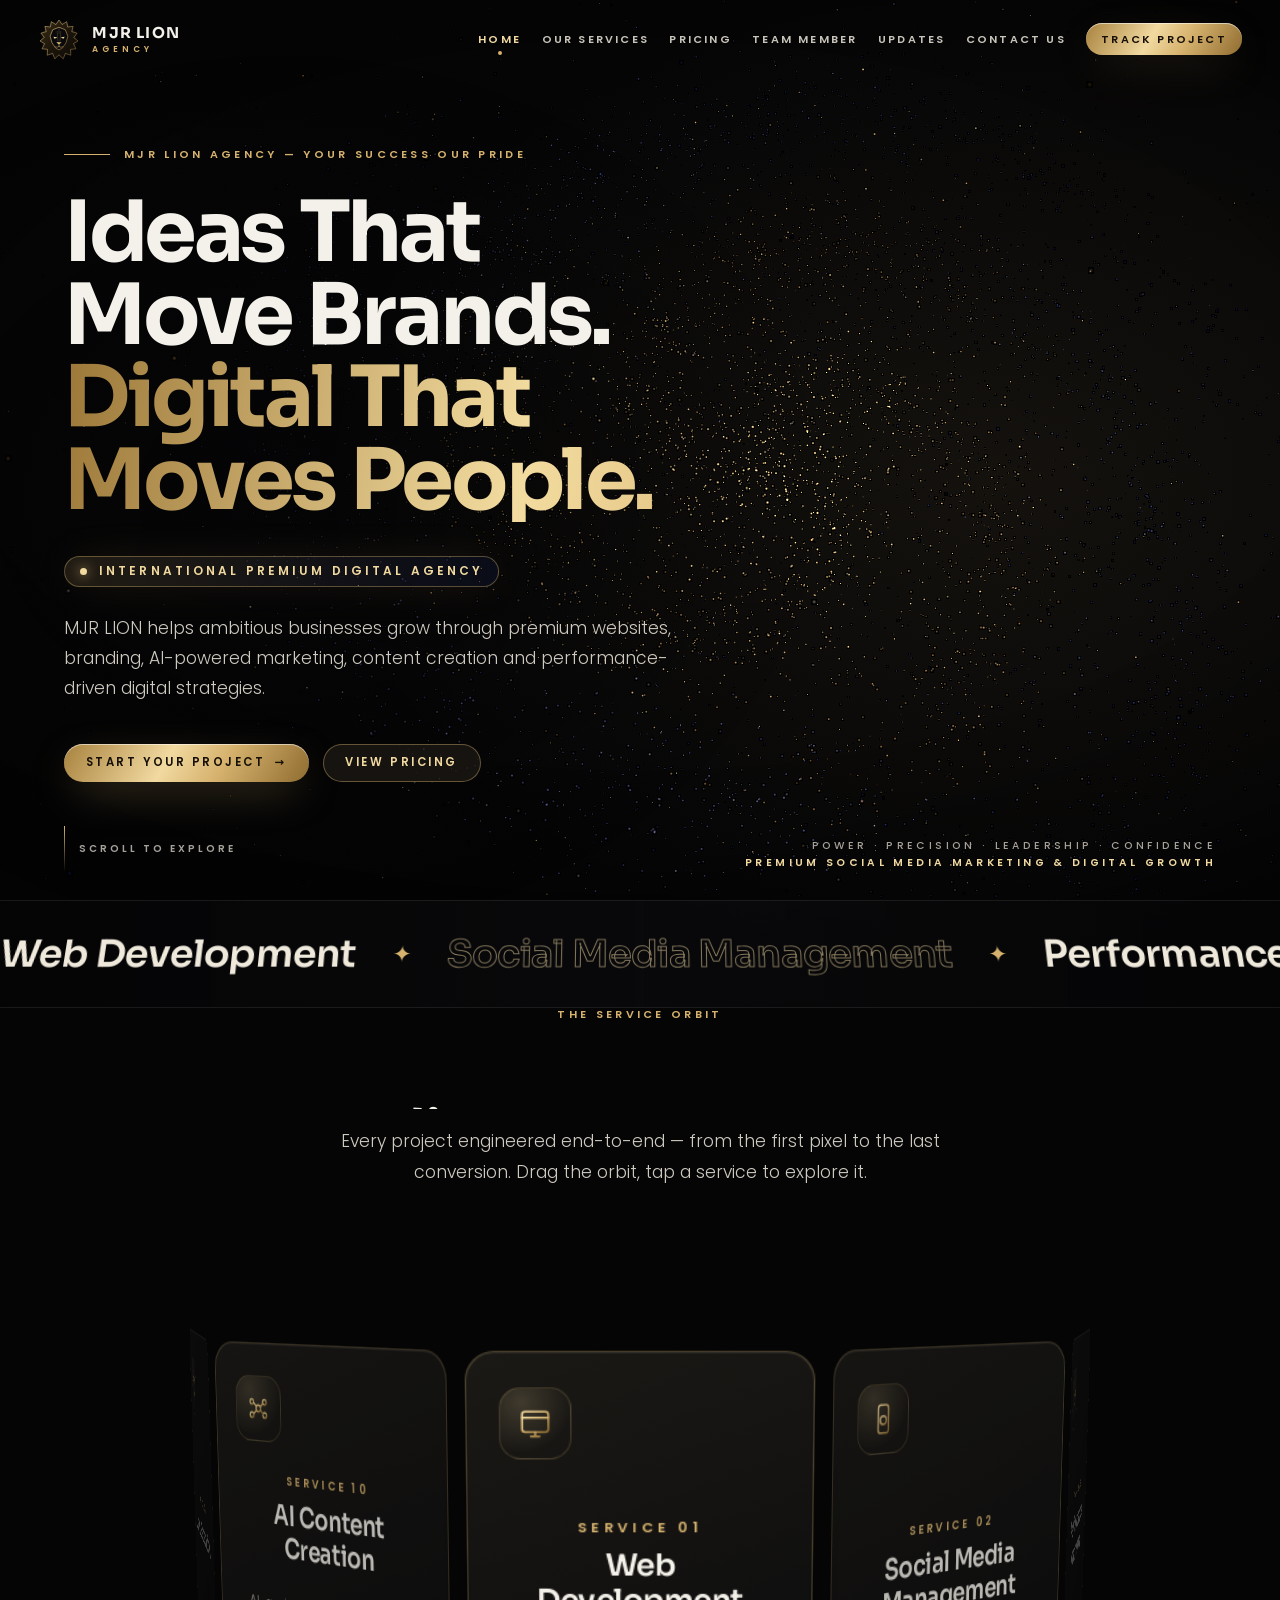
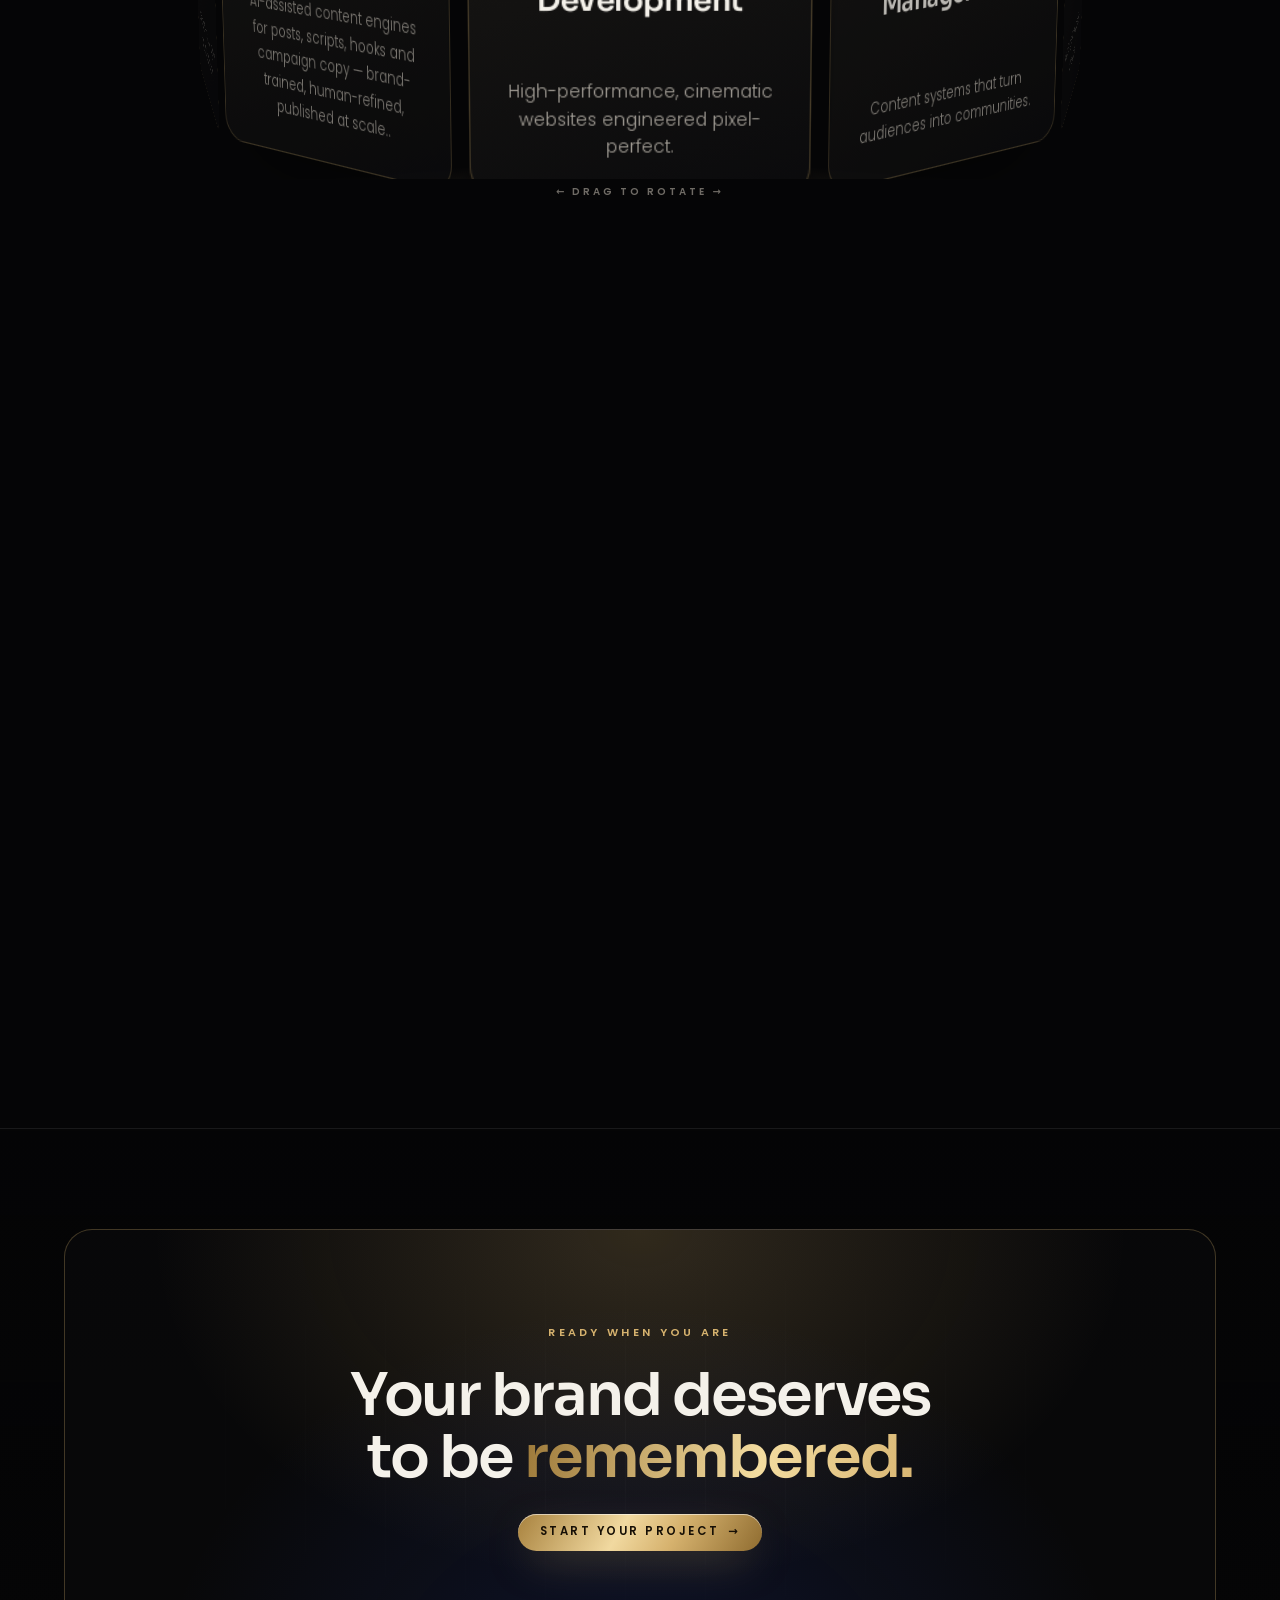
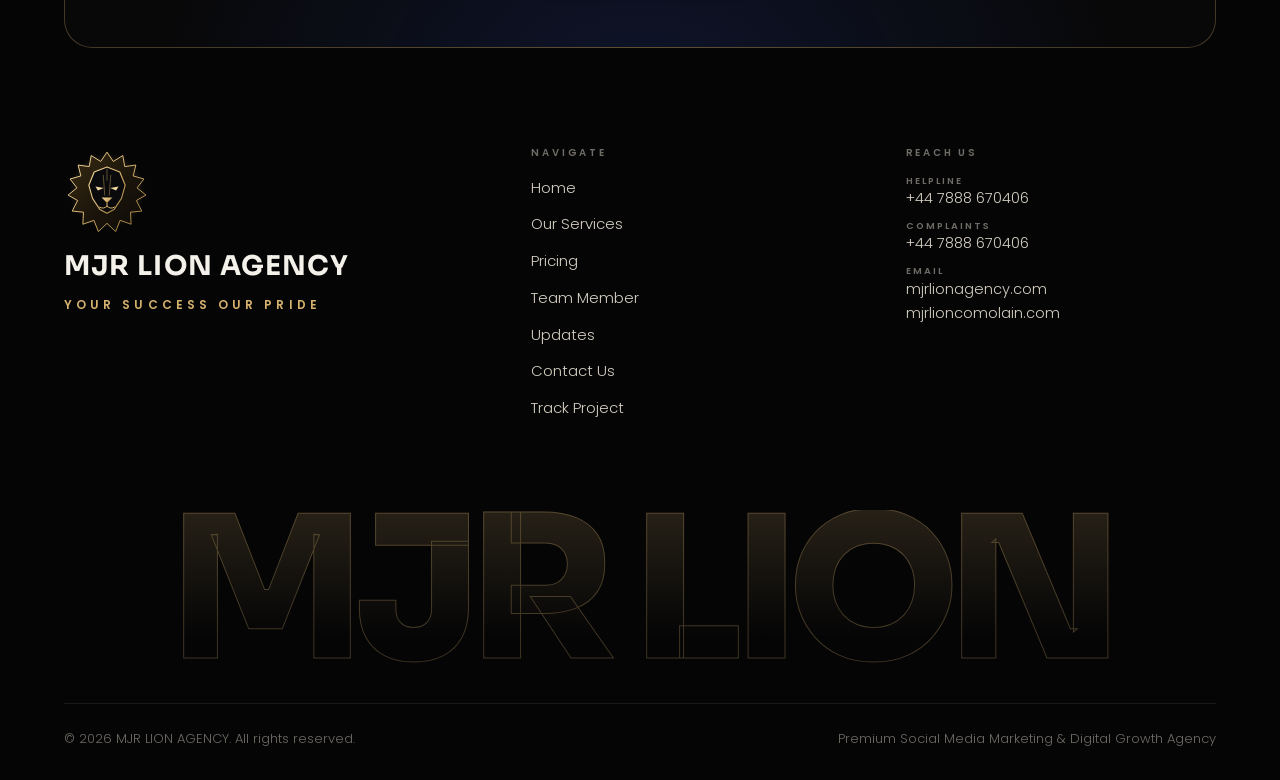
==== commit 1fc47039: "Contact: show only the UK number (+44 7888 670406) for helpline and complaints Co-Authored-By: Claud" ====
--- a/website/index.html
+++ b/website/index.html
@@ -24,7 +24,7 @@
 <link rel="stylesheet" href="https://fonts.googleapis.com/css2?family=Poppins:wght@300;400;500;600;700&family=Sora:wght@600;700;800&display=swap" media="print" onload="this.media='all'">
 <noscript><link rel="stylesheet" href="https://fonts.googleapis.com/css2?family=Poppins:wght@300;400;500;600;700&family=Sora:wght@600;700;800&display=swap"></noscript>
 <script type="application/ld+json">
-{"@context":"https://schema.org","@type":"ProfessionalService","name":"MJR LION AGENCY","alternateName":"MJR Lion Agency","slogan":"Your Success Our Pride","description":"International premium digital agency — premium websites, branding, AI-powered marketing, content creation and performance-driven digital strategies.","url":"https://mjrlion.studio/","telephone":["+92 302 8939864","+92 315 0057588"],"areaServed":["United Kingdom","United States","Pakistan","Worldwide"],"hasOfferCatalog":{"@type":"OfferCatalog","name":"Digital services","itemListElement":[{"@type":"Offer","itemOffered":{"@type":"Service","name":"Web Development"},"priceSpecification":{"@type":"PriceSpecification","minPrice":499,"maxPrice":699,"priceCurrency":"USD"}},{"@type":"Offer","itemOffered":{"@type":"Service","name":"Social Media Management"},"priceSpecification":{"@type":"PriceSpecification","minPrice":499,"maxPrice":599,"priceCurrency":"USD"}},{"@type":"Offer","itemOffered":{"@type":"Service","name":"Performance Marketing"}},{"@type":"Offer","itemOffered":{"@type":"Service","name":"Graphic Design"},"priceSpecification":{"@type":"PriceSpecification","minPrice":120,"maxPrice":250,"priceCurrency":"USD"}},{"@type":"Offer","itemOffered":{"@type":"Service","name":"Video Editing"},"priceSpecification":{"@type":"PriceSpecification","minPrice":120,"maxPrice":200,"priceCurrency":"USD"}},{"@type":"Offer","itemOffered":{"@type":"Service","name":"AI Videos"}},{"@type":"Offer","itemOffered":{"@type":"Service","name":"UGC Production"}},{"@type":"Offer","itemOffered":{"@type":"Service","name":"Content Writing"}},{"@type":"Offer","itemOffered":{"@type":"Service","name":"Lead Generation"}},{"@type":"Offer","itemOffered":{"@type":"Service","name":"AI Content Creation"}}]}}
+{"@context":"https://schema.org","@type":"ProfessionalService","name":"MJR LION AGENCY","alternateName":"MJR Lion Agency","slogan":"Your Success Our Pride","description":"International premium digital agency — premium websites, branding, AI-powered marketing, content creation and performance-driven digital strategies.","url":"https://mjrlion.studio/","telephone":"+44 7888 670406","areaServed":["United Kingdom","United States","Pakistan","Worldwide"],"hasOfferCatalog":{"@type":"OfferCatalog","name":"Digital services","itemListElement":[{"@type":"Offer","itemOffered":{"@type":"Service","name":"Web Development"},"priceSpecification":{"@type":"PriceSpecification","minPrice":499,"maxPrice":699,"priceCurrency":"USD"}},{"@type":"Offer","itemOffered":{"@type":"Service","name":"Social Media Management"},"priceSpecification":{"@type":"PriceSpecification","minPrice":499,"maxPrice":599,"priceCurrency":"USD"}},{"@type":"Offer","itemOffered":{"@type":"Service","name":"Performance Marketing"}},{"@type":"Offer","itemOffered":{"@type":"Service","name":"Graphic Design"},"priceSpecification":{"@type":"PriceSpecification","minPrice":120,"maxPrice":250,"priceCurrency":"USD"}},{"@type":"Offer","itemOffered":{"@type":"Service","name":"Video Editing"},"priceSpecification":{"@type":"PriceSpecification","minPrice":120,"maxPrice":200,"priceCurrency":"USD"}},{"@type":"Offer","itemOffered":{"@type":"Service","name":"AI Videos"}},{"@type":"Offer","itemOffered":{"@type":"Service","name":"UGC Production"}},{"@type":"Offer","itemOffered":{"@type":"Service","name":"Content Writing"}},{"@type":"Offer","itemOffered":{"@type":"Service","name":"Lead Generation"}},{"@type":"Offer","itemOffered":{"@type":"Service","name":"AI Content Creation"}}]}}
 </script>
 <style>/* =========================================================================
    MJR LION AGENCY — design system
@@ -1385,9 +1385,8 @@
 
 window.CONTACT = {
   emails: ['mjrlionagency.com', 'mjrlioncomolain.com'],
-  helpline: ['+44 788867406', '+92 302 8939864', '+92 315 0057588'],
-  complaints: ['+92 316 5495681'],
-  whatsapp: '923028939864'
+  helpline: ['+44 7888 670406'],
+  complaints: ['+44 7888 670406']
 };
 
 ;
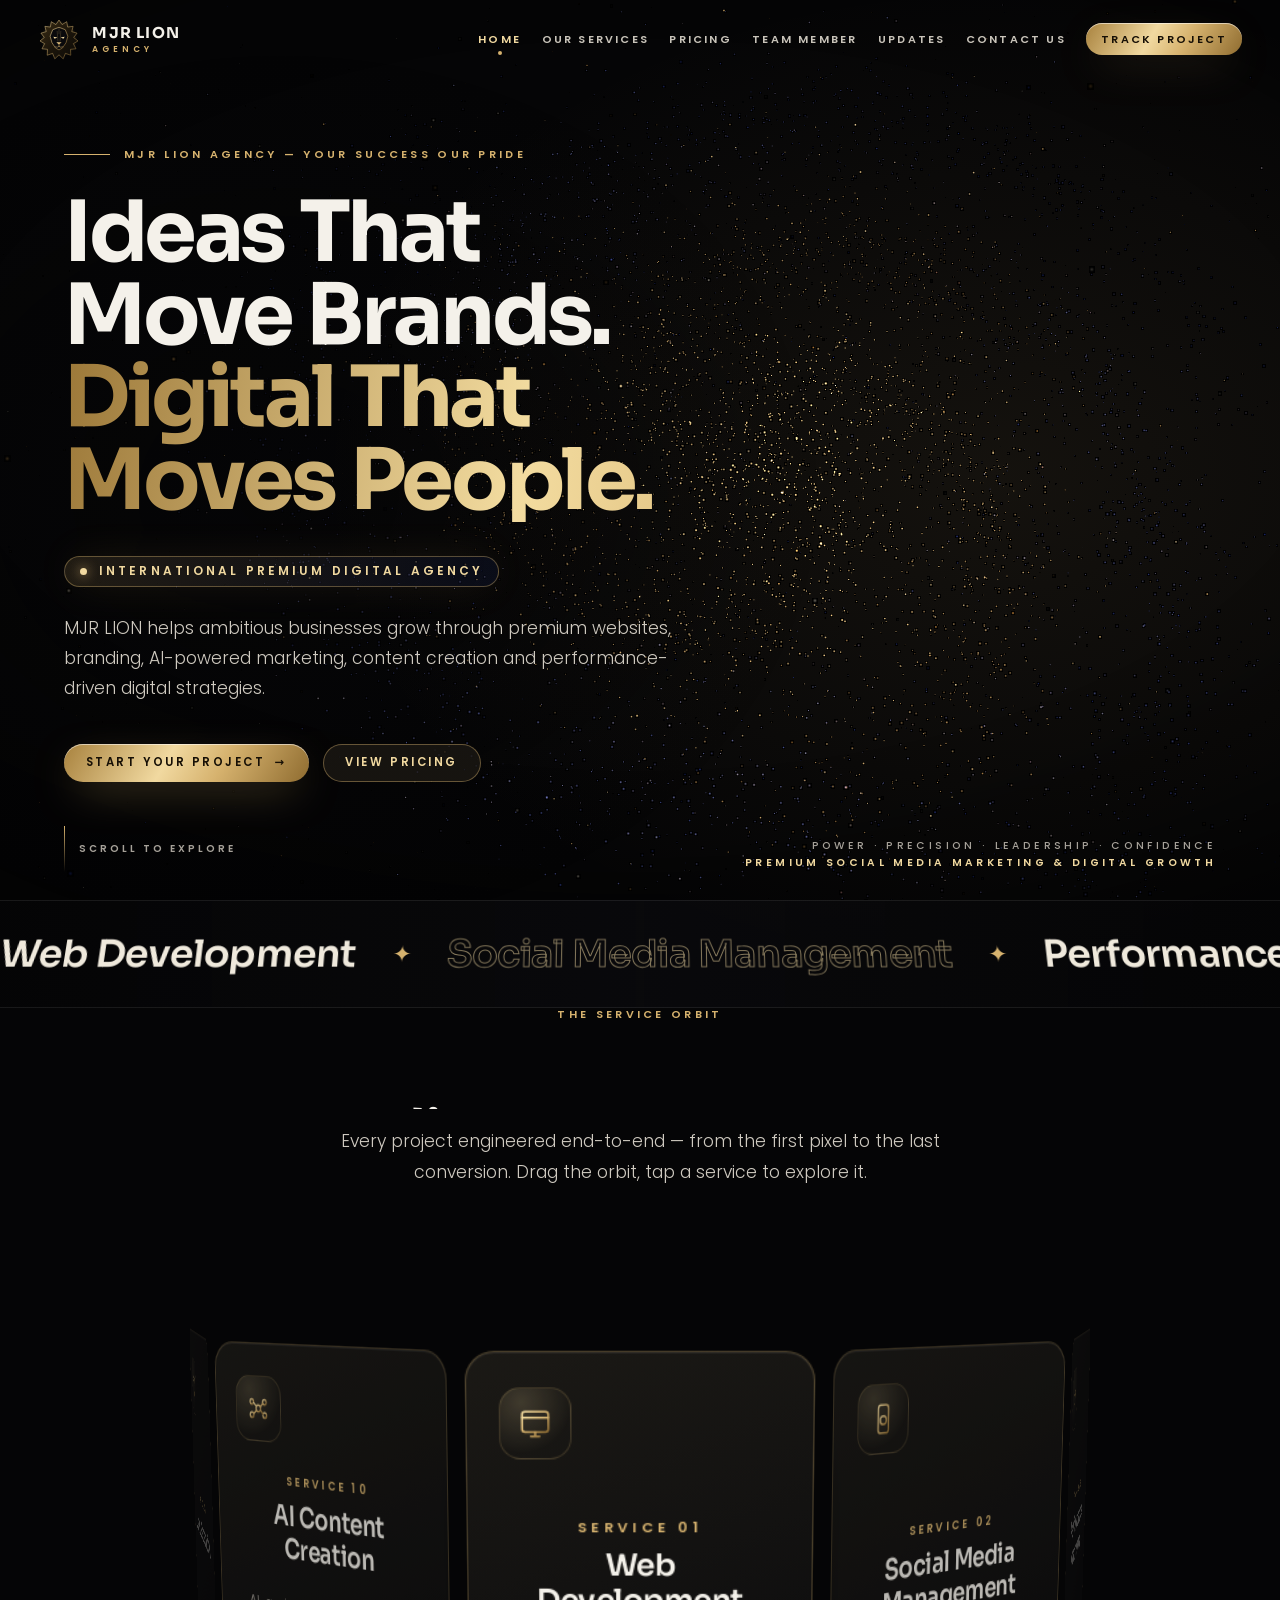
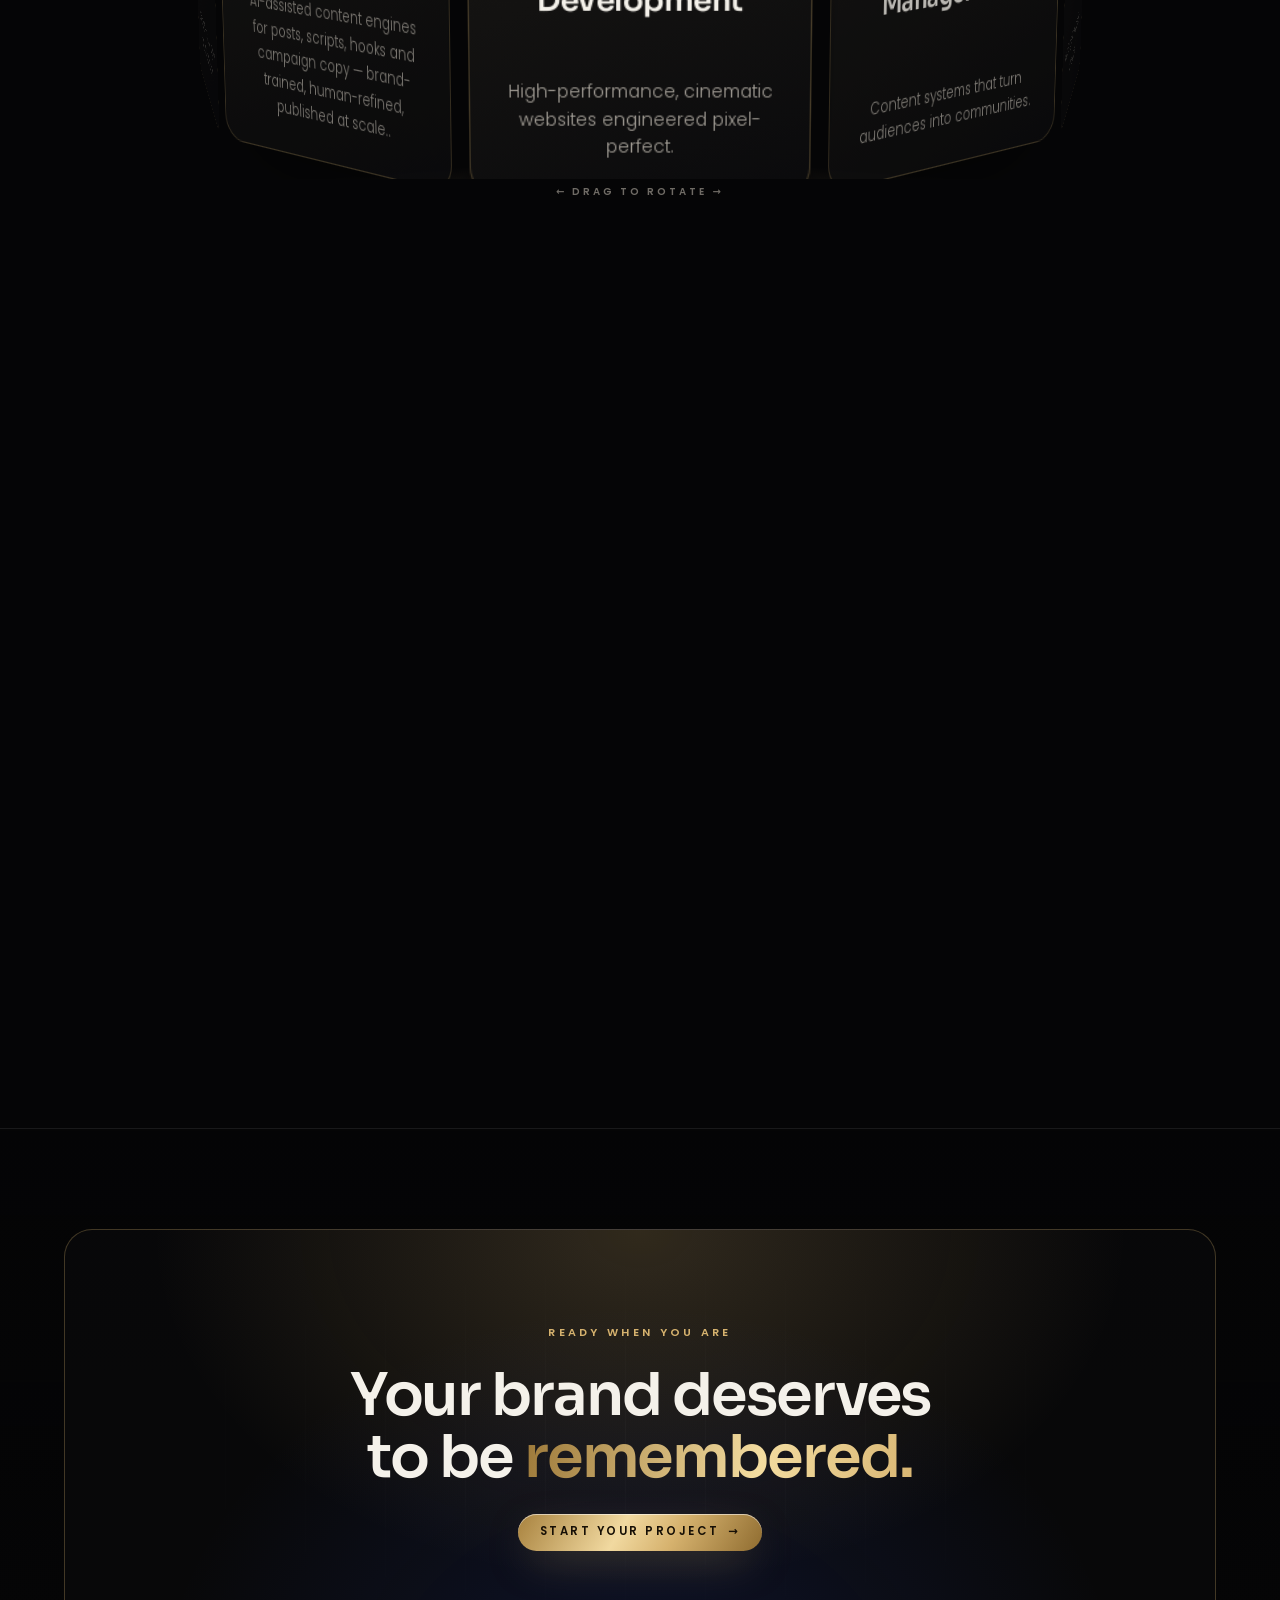
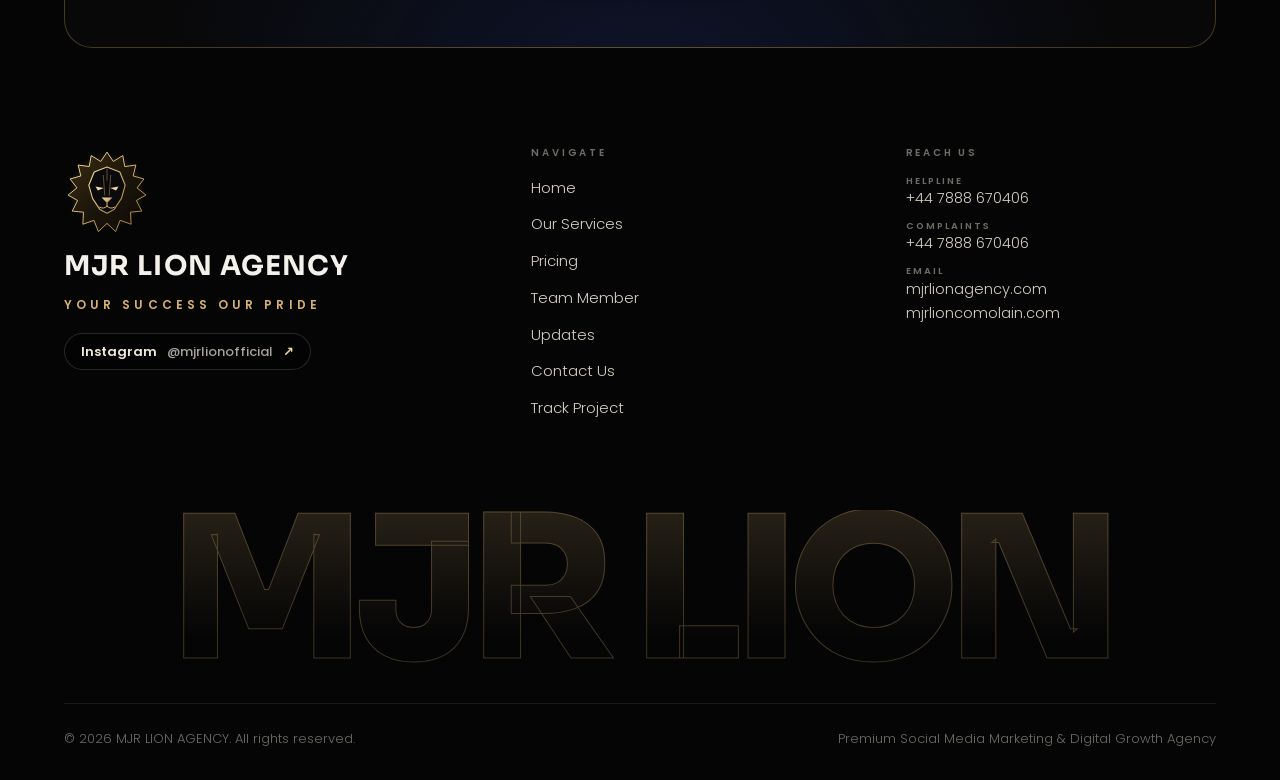
==== commit d52c42ad: "Contact: social accounts row + footer links (Instagram) Co-Authored-By: Claude Opus 5.5 <noreply@ant" ====
--- a/website/index.html
+++ b/website/index.html
@@ -24,7 +24,7 @@
 <link rel="stylesheet" href="https://fonts.googleapis.com/css2?family=Poppins:wght@300;400;500;600;700&family=Sora:wght@600;700;800&display=swap" media="print" onload="this.media='all'">
 <noscript><link rel="stylesheet" href="https://fonts.googleapis.com/css2?family=Poppins:wght@300;400;500;600;700&family=Sora:wght@600;700;800&display=swap"></noscript>
 <script type="application/ld+json">
-{"@context":"https://schema.org","@type":"ProfessionalService","name":"MJR LION AGENCY","alternateName":"MJR Lion Agency","slogan":"Your Success Our Pride","description":"International premium digital agency — premium websites, branding, AI-powered marketing, content creation and performance-driven digital strategies.","url":"https://mjrlion.studio/","telephone":"+44 7888 670406","areaServed":["United Kingdom","United States","Pakistan","Worldwide"],"hasOfferCatalog":{"@type":"OfferCatalog","name":"Digital services","itemListElement":[{"@type":"Offer","itemOffered":{"@type":"Service","name":"Web Development"},"priceSpecification":{"@type":"PriceSpecification","minPrice":499,"maxPrice":699,"priceCurrency":"USD"}},{"@type":"Offer","itemOffered":{"@type":"Service","name":"Social Media Management"},"priceSpecification":{"@type":"PriceSpecification","minPrice":499,"maxPrice":599,"priceCurrency":"USD"}},{"@type":"Offer","itemOffered":{"@type":"Service","name":"Performance Marketing"}},{"@type":"Offer","itemOffered":{"@type":"Service","name":"Graphic Design"},"priceSpecification":{"@type":"PriceSpecification","minPrice":120,"maxPrice":250,"priceCurrency":"USD"}},{"@type":"Offer","itemOffered":{"@type":"Service","name":"Video Editing"},"priceSpecification":{"@type":"PriceSpecification","minPrice":120,"maxPrice":200,"priceCurrency":"USD"}},{"@type":"Offer","itemOffered":{"@type":"Service","name":"AI Videos"}},{"@type":"Offer","itemOffered":{"@type":"Service","name":"UGC Production"}},{"@type":"Offer","itemOffered":{"@type":"Service","name":"Content Writing"}},{"@type":"Offer","itemOffered":{"@type":"Service","name":"Lead Generation"}},{"@type":"Offer","itemOffered":{"@type":"Service","name":"AI Content Creation"}}]}}
+{"@context":"https://schema.org","@type":"ProfessionalService","name":"MJR LION AGENCY","alternateName":"MJR Lion Agency","slogan":"Your Success Our Pride","description":"International premium digital agency — premium websites, branding, AI-powered marketing, content creation and performance-driven digital strategies.","url":"https://mjrlion.studio/","sameAs":["https://www.instagram.com/mjrlionofficial/"],"telephone":"+44 7888 670406","areaServed":["United Kingdom","United States","Pakistan","Worldwide"],"hasOfferCatalog":{"@type":"OfferCatalog","name":"Digital services","itemListElement":[{"@type":"Offer","itemOffered":{"@type":"Service","name":"Web Development"},"priceSpecification":{"@type":"PriceSpecification","minPrice":499,"maxPrice":699,"priceCurrency":"USD"}},{"@type":"Offer","itemOffered":{"@type":"Service","name":"Social Media Management"},"priceSpecification":{"@type":"PriceSpecification","minPrice":499,"maxPrice":599,"priceCurrency":"USD"}},{"@type":"Offer","itemOffered":{"@type":"Service","name":"Performance Marketing"}},{"@type":"Offer","itemOffered":{"@type":"Service","name":"Graphic Design"},"priceSpecification":{"@type":"PriceSpecification","minPrice":120,"maxPrice":250,"priceCurrency":"USD"}},{"@type":"Offer","itemOffered":{"@type":"Service","name":"Video Editing"},"priceSpecification":{"@type":"PriceSpecification","minPrice":120,"maxPrice":200,"priceCurrency":"USD"}},{"@type":"Offer","itemOffered":{"@type":"Service","name":"AI Videos"}},{"@type":"Offer","itemOffered":{"@type":"Service","name":"UGC Production"}},{"@type":"Offer","itemOffered":{"@type":"Service","name":"Content Writing"}},{"@type":"Offer","itemOffered":{"@type":"Service","name":"Lead Generation"}},{"@type":"Offer","itemOffered":{"@type":"Service","name":"AI Content Creation"}}]}}
 </script>
 <style>/* =========================================================================
    MJR LION AGENCY — design system
@@ -665,6 +665,18 @@
 .ln-note{display:block;color:#cfc9bd;font-size:13.5px;margin-top:3px}
 
 /* ---------- CONTACT */
+/* social accounts */
+.soc-row{display:flex;align-items:center;justify-content:space-between;gap:16px 24px;flex-wrap:wrap;margin-top:18px;padding:20px 26px;border-radius:22px;border:1px solid var(--line2);background:linear-gradient(180deg,rgba(22,21,20,.7),rgba(10,10,12,.75))}
+.soc-row[hidden]{display:none}
+.soc{display:flex;gap:10px;flex-wrap:wrap}
+.soc-pill{display:inline-flex;align-items:center;gap:10px;padding:11px 16px;border-radius:999px;border:1px solid var(--line3);background:rgba(0,0,0,.3);font:600 13px/1 var(--fb);color:#efe9dc;transition:border-color .3s,background .3s,transform .3s var(--ease)}
+.soc-pill .soc-h{color:var(--muted);font-weight:500}
+.soc-pill .arr{color:var(--gold2);transition:transform .3s var(--ease)}
+.soc-pill:hover{border-color:var(--gold);background:rgba(214,178,110,.08);transform:translateY(-2px)}
+.soc-pill:hover .arr{transform:translate(2px,-2px)}
+.soc-pill:focus-visible{outline:2px solid var(--gold2);outline-offset:3px}
+.ftr-brand .soc{margin-top:4px}
+@media (max-width:560px){.soc-row{padding:18px 18px}.soc-pill{padding:10px 14px}}
 .c-grid{display:grid;grid-template-columns:repeat(3,1fr);gap:18px}
 .c-card{padding:28px;border-radius:22px;display:grid;gap:12px;align-content:start;background:linear-gradient(180deg,rgba(24,23,21,.86),rgba(10,10,12,.92));border:1px solid var(--line2)}
 .c-card:hover{border-color:rgba(214,178,110,.45)}
@@ -1142,6 +1154,7 @@
   <section class="sec" style="padding-top:0">
     <div class="wrap">
       <div class="c-grid" id="cGrid"></div>
+      <div class="soc-row" id="socRow" data-r hidden></div>
       <div class="form-wrap">
         <div data-r>
           <div class="label" style="margin-bottom:20px">Project brief</div>
@@ -1165,7 +1178,7 @@
       <a href="#services" class="btn btn-gold" data-mag>Start Your Project <span class="arr">→</span></a>
     </div>
     <div class="ftr-top">
-      <div class="ftr-brand"><span id="ftrMark"></span><h3>MJR LION AGENCY</h3><p>Your Success Our Pride</p></div>
+      <div class="ftr-brand"><span id="ftrMark"></span><h3>MJR LION AGENCY</h3><p>Your Success Our Pride</p><div class="soc" id="ftrSoc"></div></div>
       <div><h4>Navigate</h4><nav aria-label="Footer">
         <a href="#home">Home</a><a href="#services">Our Services</a><a href="#pricing">Pricing</a><a href="#team">Team Member</a>
         <a href="#updates">Updates</a><a href="#contact">Contact Us</a><a href="#track">Track Project</a>
@@ -1386,7 +1399,11 @@
 window.CONTACT = {
   emails: ['mjrlionagency.com', 'mjrlioncomolain.com'],
   helpline: ['+44 7888 670406'],
-  complaints: ['+44 7888 670406']
+  complaints: ['+44 7888 670406'],
+  // social accounts — add more as { name, handle, url }; only the ones listed here show on the site
+  social: [
+    { name: 'Instagram', handle: '@mjrlionofficial', url: 'https://www.instagram.com/mjrlionofficial/' }
+  ]
 };
 
 ;
@@ -2499,6 +2516,13 @@
     { i: 'alert', l: 'Complaints', v: C.complaints.map(tel).join('<br>') }
   ].map((c, i) => `<div class="c-card tilt" data-r style="--d:${i * .08}s"><div class="c-ico z2">${VIS.icon(c.i)}</div><div class="label z1">${c.l}</div><div class="v z2">${c.v}</div>${c.i === 'alert' ? '<button class="btn btn-ghost btn-sm c-act z2" type="button" data-complaint>File a Complaint <span class="arr">→</span></button>' : ''}</div>`).join('');
   $('#ftrContact').innerHTML = `<div><span>Helpline</span>${C.helpline.map(tel).join('<br>')}</div><div><span>Complaints</span>${tel(C.complaints[0])}</div><div><span>Email</span>${C.emails.map(mail).join('<br>')}</div>`;
+  const SOC = (C.social || []).filter(s => s && /^https:\/\//.test(s.url));
+  const socPill = s => `<a class="soc-pill" href="${esc(s.url)}" target="_blank" rel="noopener me" aria-label="${esc(s.name)} ${esc(s.handle || '')} (opens in a new tab)"><span class="soc-n">${esc(s.name)}</span>${s.handle ? `<span class="soc-h">${esc(s.handle)}</span>` : ''}<span class="arr" aria-hidden="true">↗</span></a>`;
+  if (SOC.length) {
+    const sr = $('#socRow'); sr.hidden = false;
+    sr.innerHTML = `<div class="label">Follow MJR Lion</div><div class="soc">${SOC.map(socPill).join('')}</div>`;
+    $('#ftrSoc').innerHTML = SOC.map(socPill).join('');
+  }
   $('#vLockIco').innerHTML = VIS.icon('lock'); $('#tLockIco').innerHTML = VIS.icon('key');
   /* ---------- project / complaint form (contact page + popup everywhere) */
   const SVC_OPTS = SERVICES.map(s => s.name).concat(['All-in-One Standard Brand Program', 'All-in-One Premium Brand Program', 'Not sure yet — advise me']);
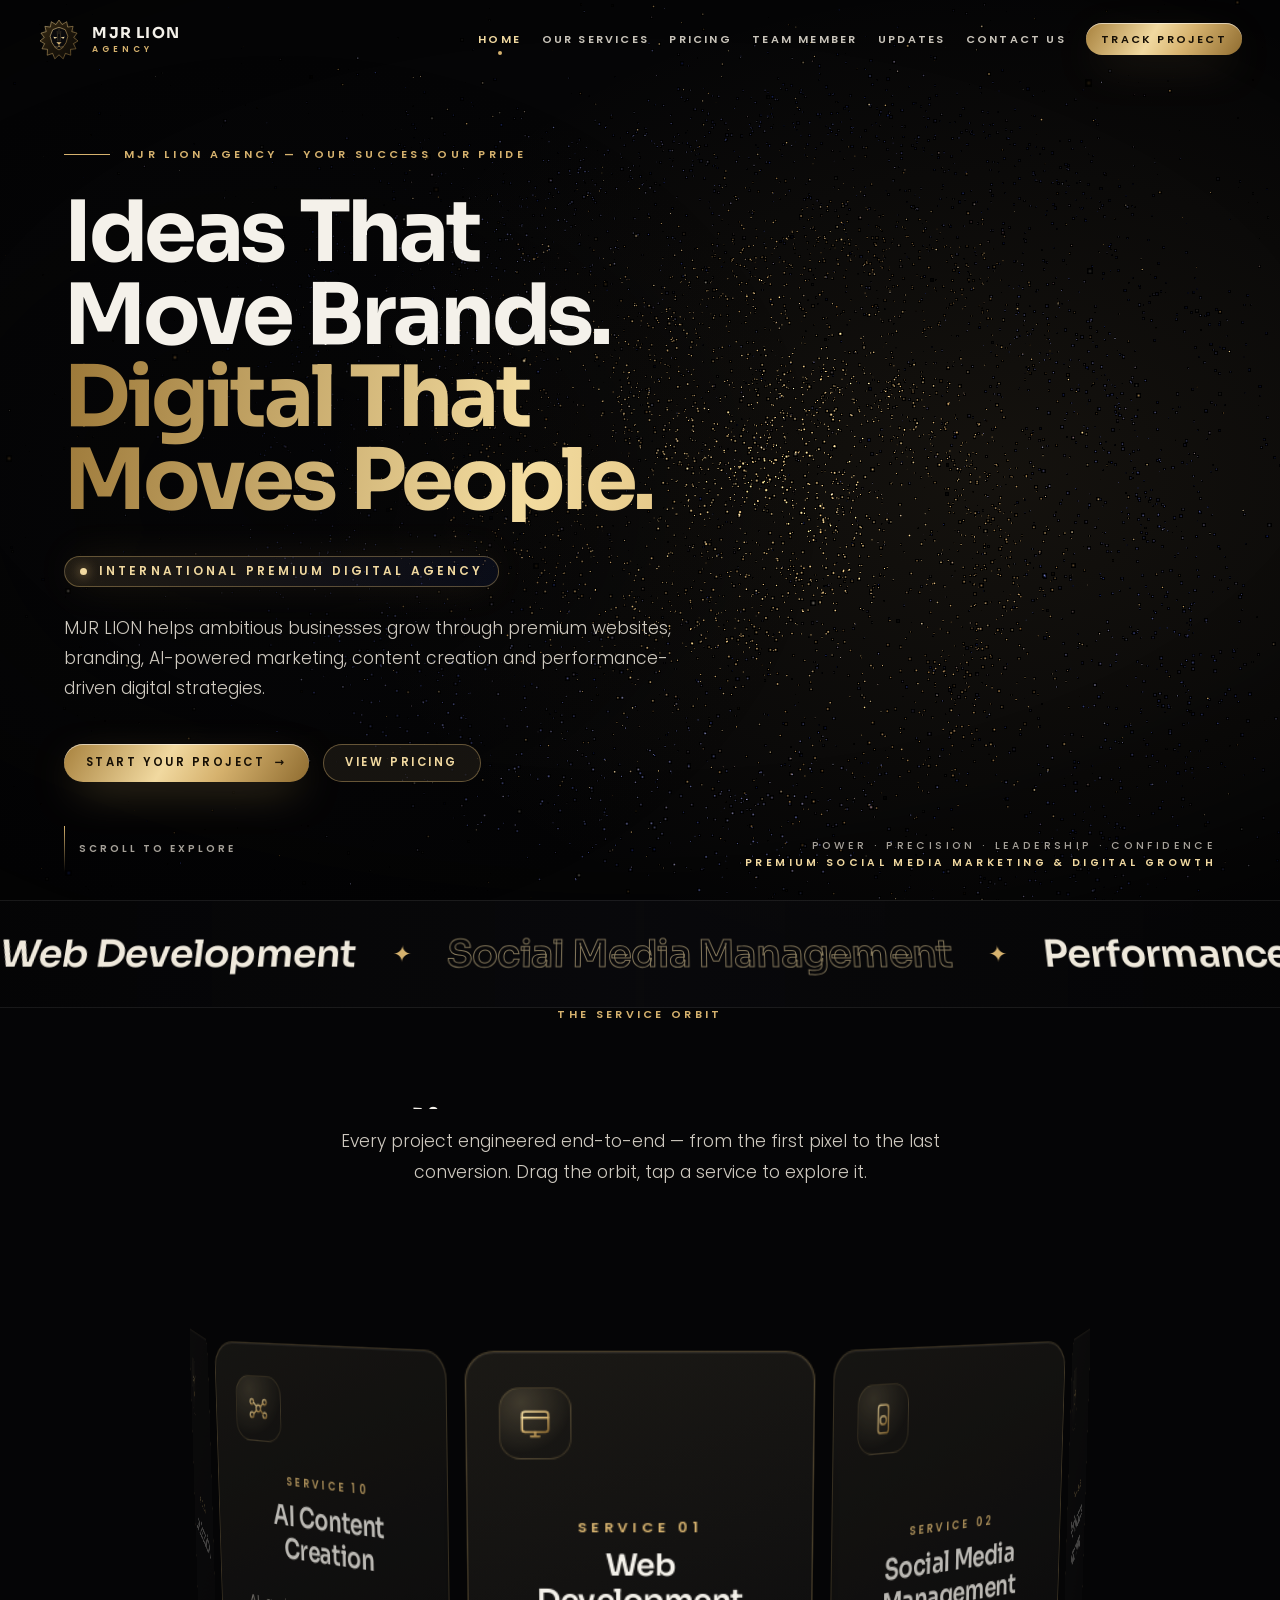
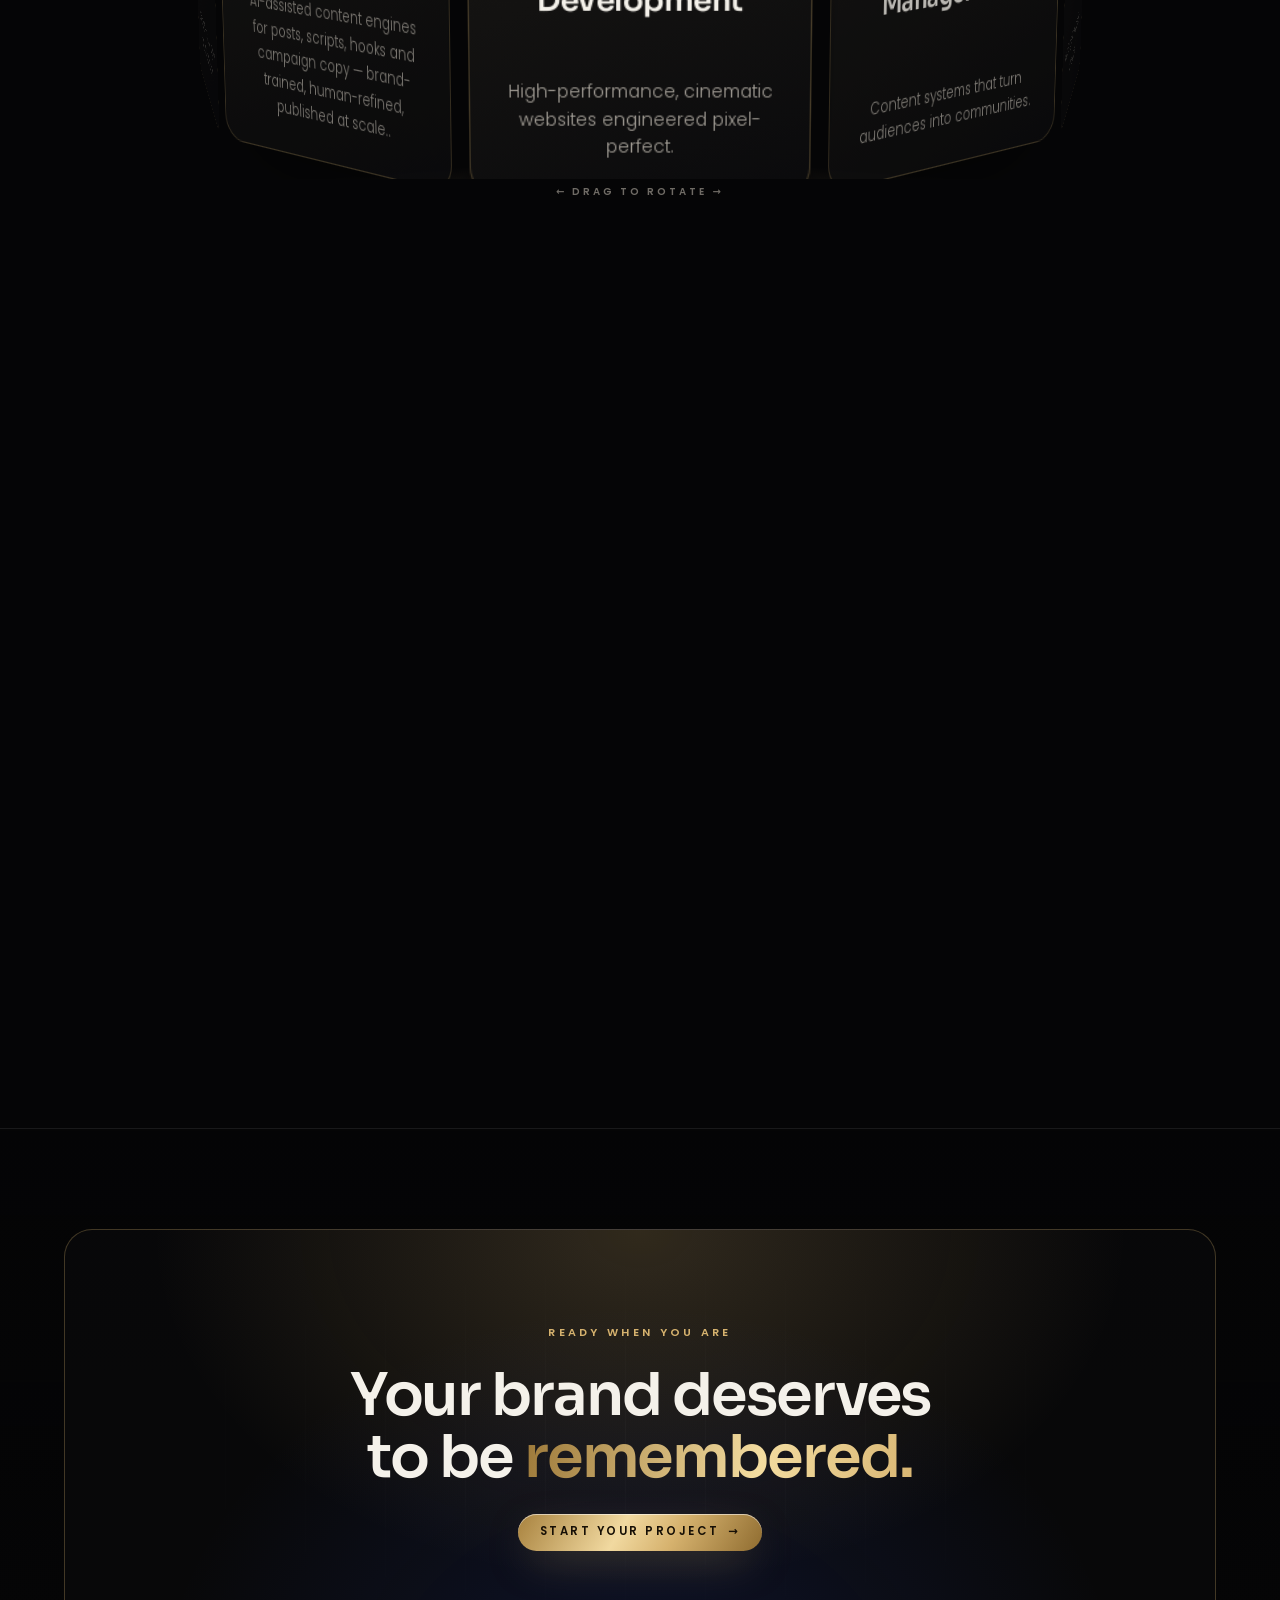
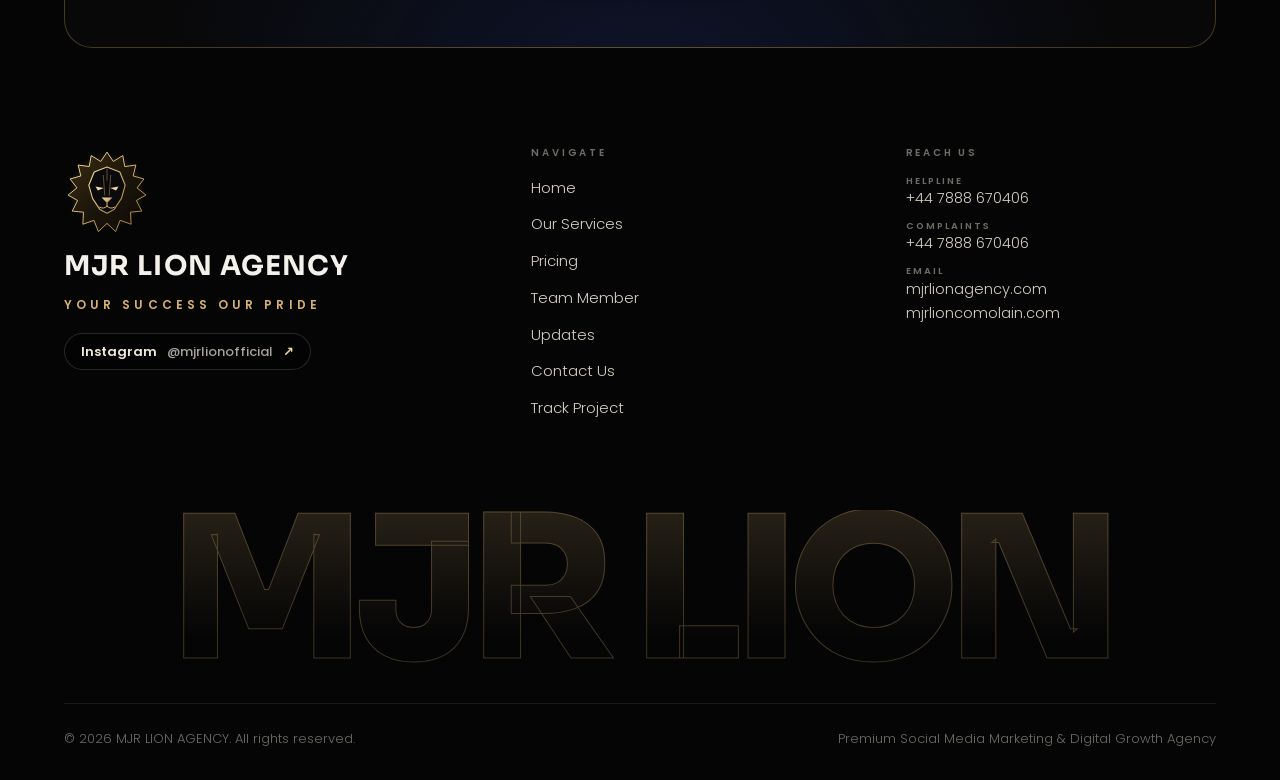
==== commit 02642fbf: "Team: hide empty video showcase in MJR's profile (shows only when real videos are added) Co-Authored" ====
--- a/website/index.html
+++ b/website/index.html
@@ -2693,7 +2693,9 @@
   function renderProfile(p, code) {
     const list = items => `<ul class="pf-list">${items.map(it => typeof it === 'string' ? `<li>${esc(it)}</li>` : `<li>${esc(it.t)}<ul>${it.sub.map(s => `<li>${esc(s)}</li>`).join('')}</ul></li>`).join('')}</ul>`;
     const sec = (s, i) => `<section class="pf-sec glass" data-r style="--d:${Math.min(i, 6) * .05}s"><h3 class="label">${esc(s.t)}</h3>${s.list ? list(s.list) : ''}${s.paras ? s.paras.map(x => `<p>${esc(x)}</p>`).join('') : ''}${s.chips ? `<div class="techs">${s.chips.map(c => `<span class="chip">${esc(c)}</span>`).join('')}</div>` : ''}</section>`;
-    const reel = p.reel ? `<section class="pf-sec glass" data-r><h3 class="label">Video Editing Showcase</h3><p style="margin-bottom:18px">A selection of cinematic edits, colour grades and motion work by MJR.</p><div class="reel">${p.reel.map((r, i) => { const src = CFG.SHOWREEL[i]; return `<div class="reel-item" style="--ry:${(i % 3 - 1) * -8}deg">${src ? `<video src="${esc(src)}" muted loop playsinline preload="none" controls></video>` : '<span class="play"></span>'}<span class="cap">${esc(r)}</span></div>`; }).join('')}</div></section>` : '';
+    // video showcase only appears when real video files are added (SITE_CONFIG.SHOWREEL) — no empty boxes
+    const vids = (p.reel || []).map((r, i) => ({ r, src: (CFG.SHOWREEL || [])[i] })).filter(x => x.src);
+    const reel = vids.length ? `<section class="pf-sec glass" data-r><h3 class="label">Video Editing Showcase</h3><p style="margin-bottom:18px">A selection of cinematic edits, colour grades and motion work by MJR.</p><div class="reel">${vids.map((x, i) => `<div class="reel-item" style="--ry:${(i % 3 - 1) * -8}deg"><video src="${esc(x.src)}" muted loop playsinline preload="none" controls></video><span class="cap">${esc(x.r)}</span></div>`).join('')}</div></section>` : '';
     const el = $('#profile');
     el.innerHTML = `<div class="pf-grid">
       <aside class="pf-side glass">${photo(p.key, p.mono, p.name, p.photo)}<div class="pf-id"><span class="verified">${VIS.icon('shield').replace('<svg', '<svg style="width:14px;height:14px"')} Verified member</span><div class="dept-label">${esc(p.dept)}</div><h2>${esc(p.name)}</h2><div class="muted">${esc(p.role)}</div><div class="pf-code">ID ${esc(code.slice(0, 7))}•••${esc(code.slice(-2))}</div><button class="btn btn-ghost btn-sm" type="button" id="pfReset" style="margin-top:10px">Verify another member</button></div></aside>
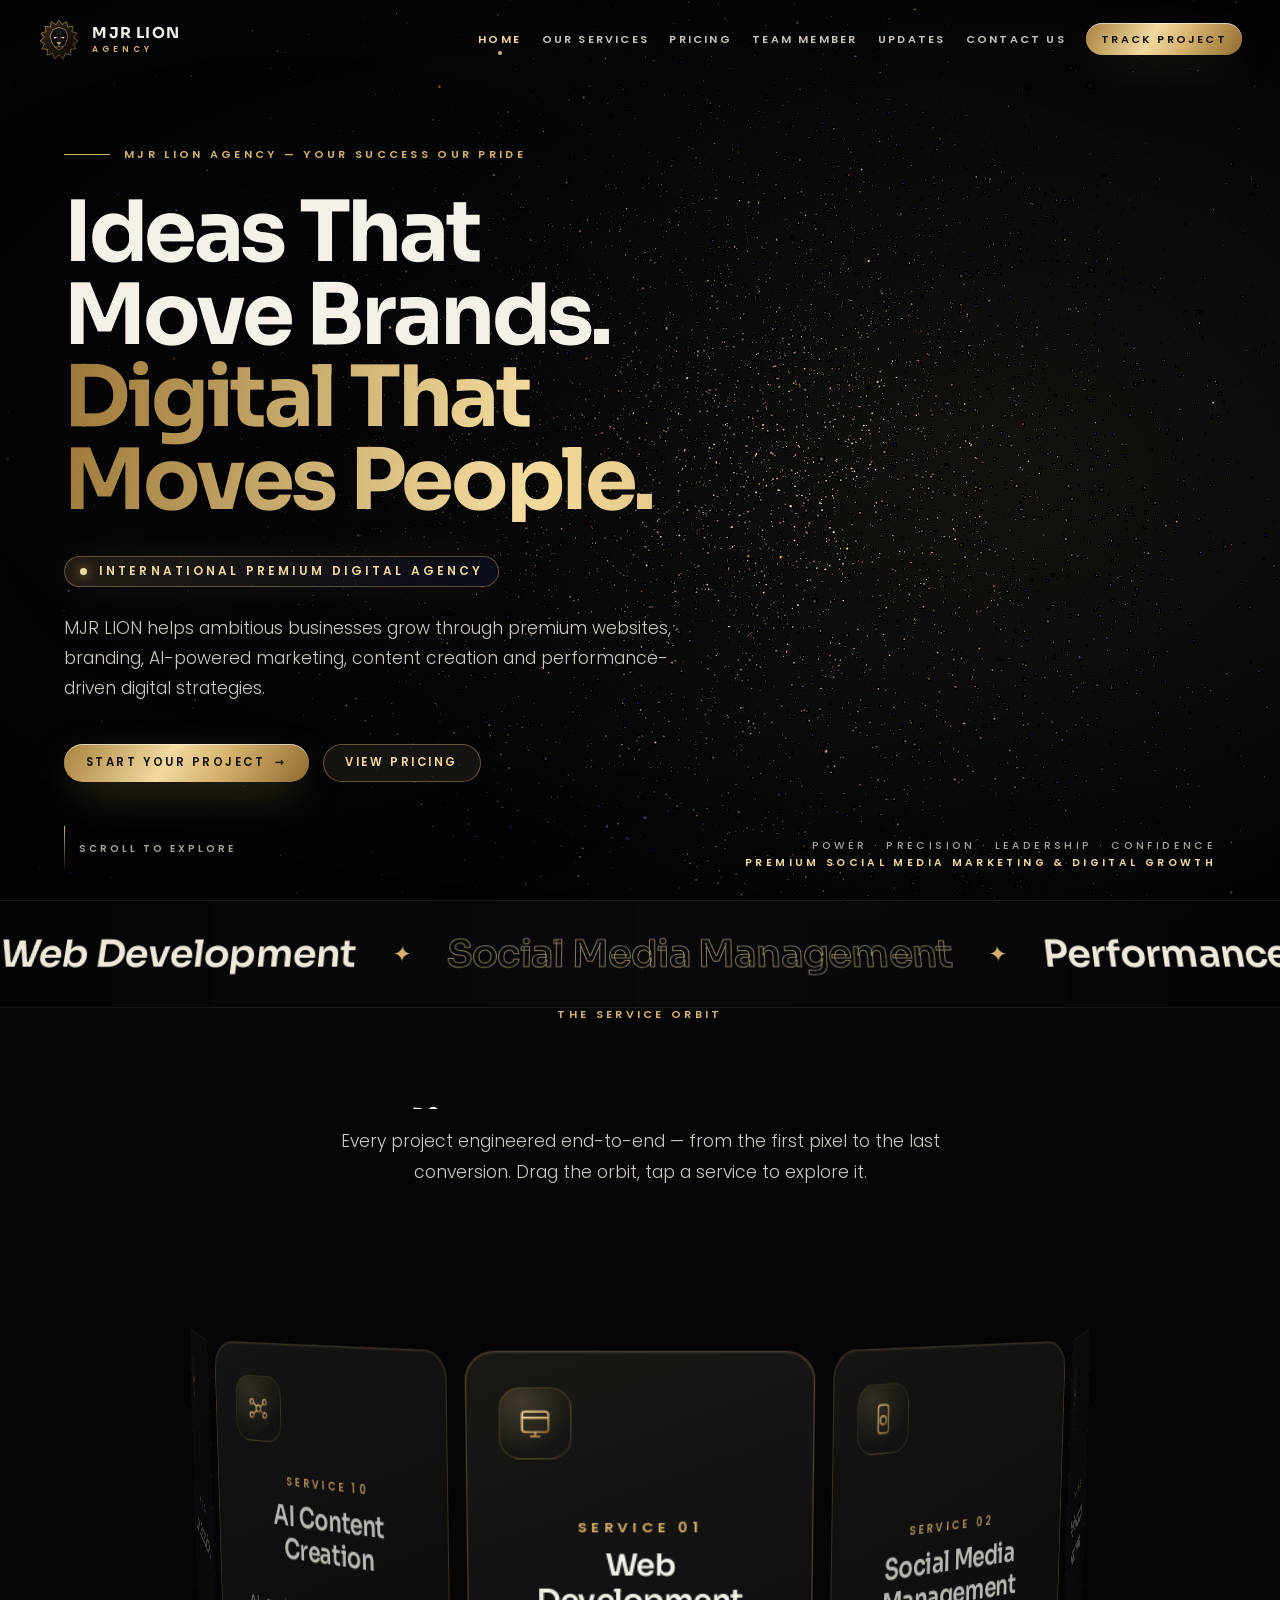
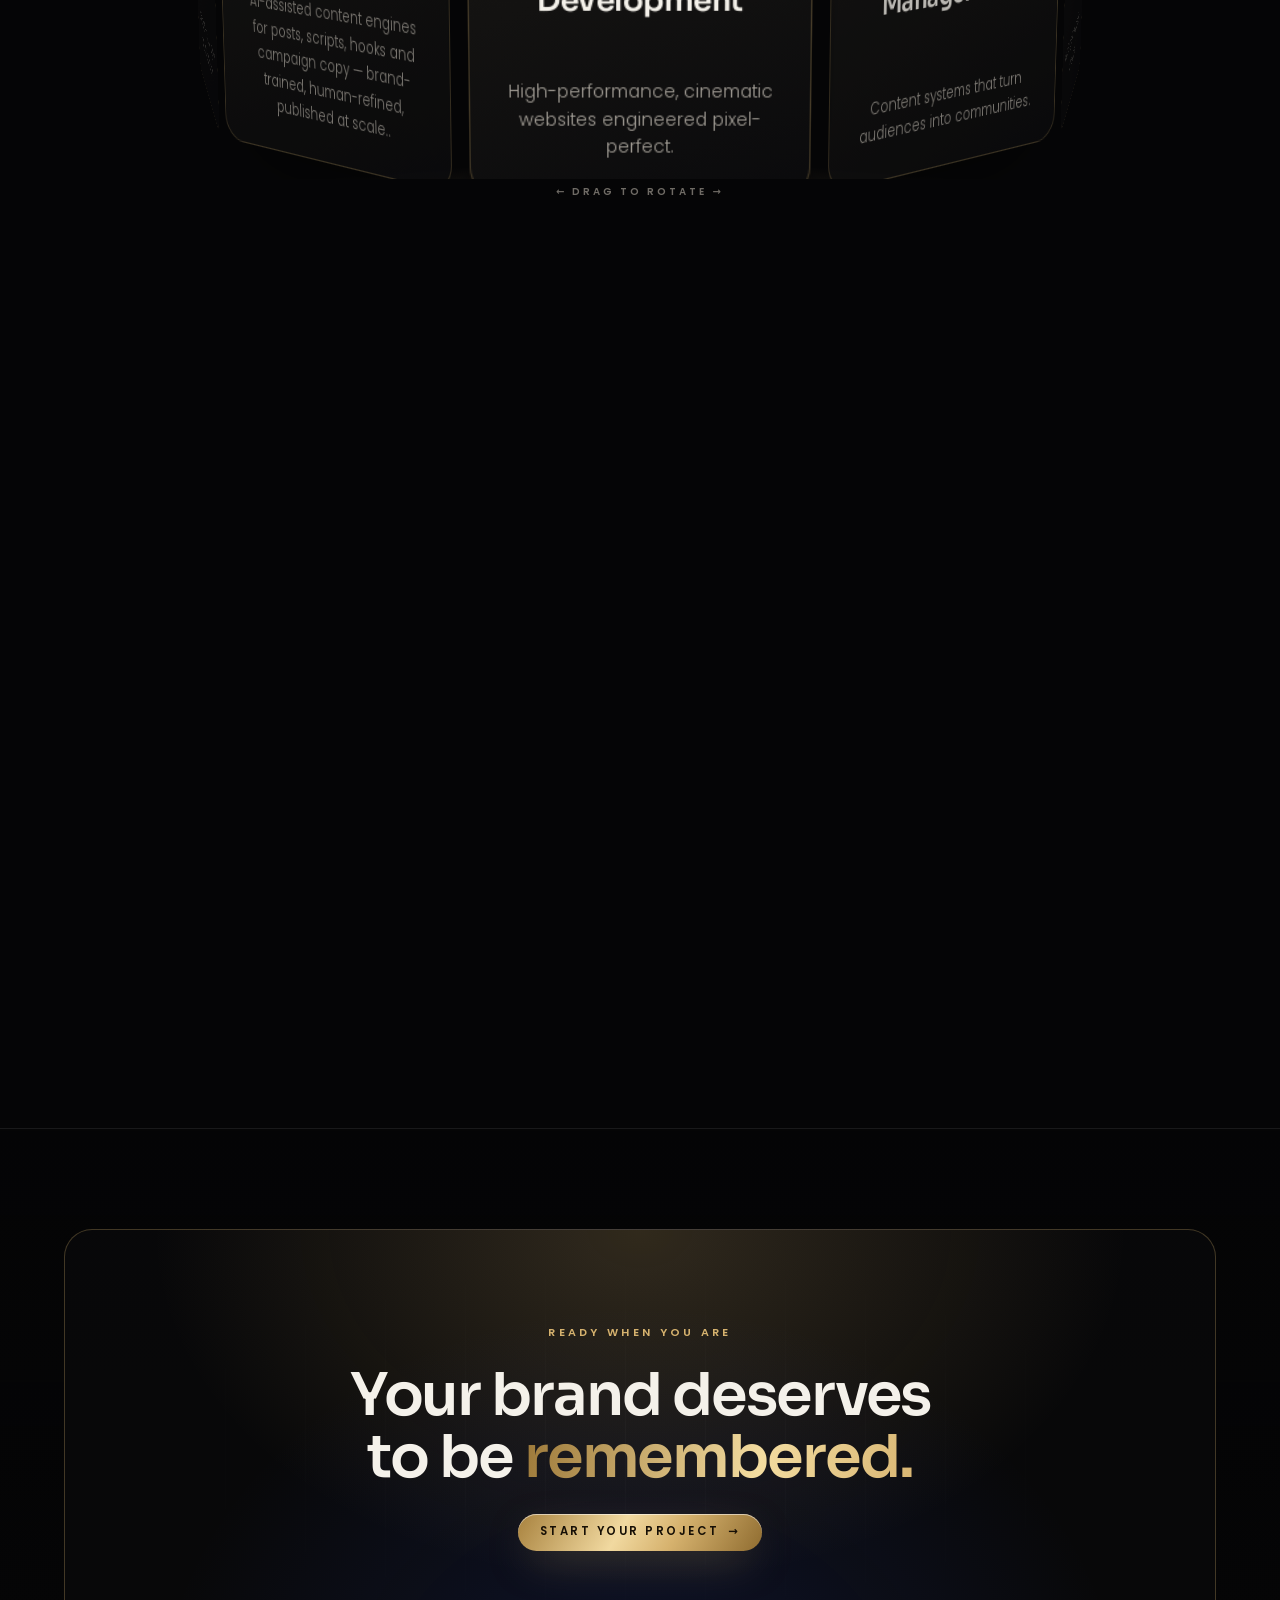
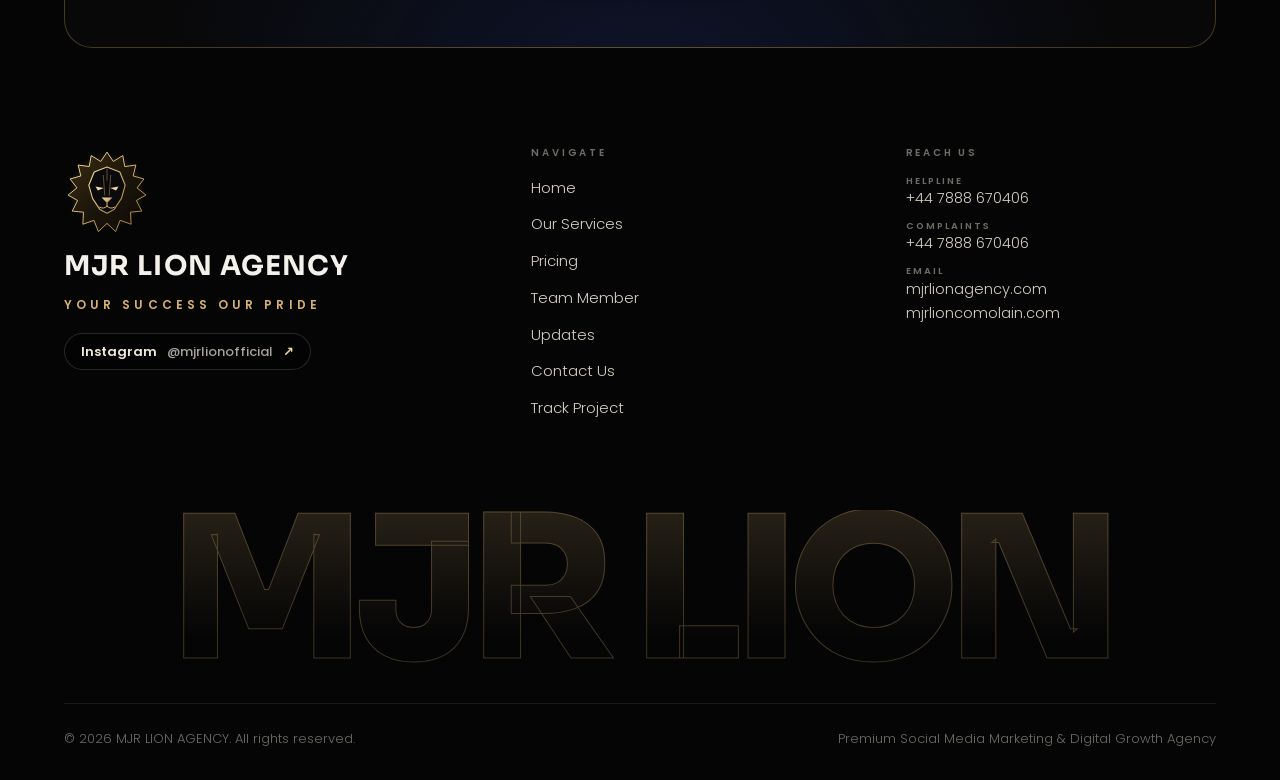
==== commit 991eee87: "Team: add Mehwish Iqbal (Graphic Designer) verified profile + photo; accept codes typed with bracket" ====
--- a/website/index.html
+++ b/website/index.html
@@ -2656,7 +2656,7 @@
   }
   const API_ERR = { rate: 'Too many attempts from this connection. Please wait 10 minutes and try again.', setup: 'Verification is being set up. Please try again shortly.', offline: 'Can’t reach the secure server right now. Check your connection and try again.' };
   function norm(raw, prefix) {
-    let c = raw.toUpperCase().replace(/[\s_]+/g, '').replace(/[–—]/g, '-');
+    let c = raw.toUpperCase().replace(/[\s_()[\]{}]+/g, '').replace(/[–—]/g, '-');
     if (/^\d{5}$/.test(c)) c = prefix + c;
     const bare = prefix.replace(/-/g, '');
     if (c.startsWith(bare) && /^\d{5}$/.test(c.slice(bare.length))) c = prefix + c.slice(bare.length);
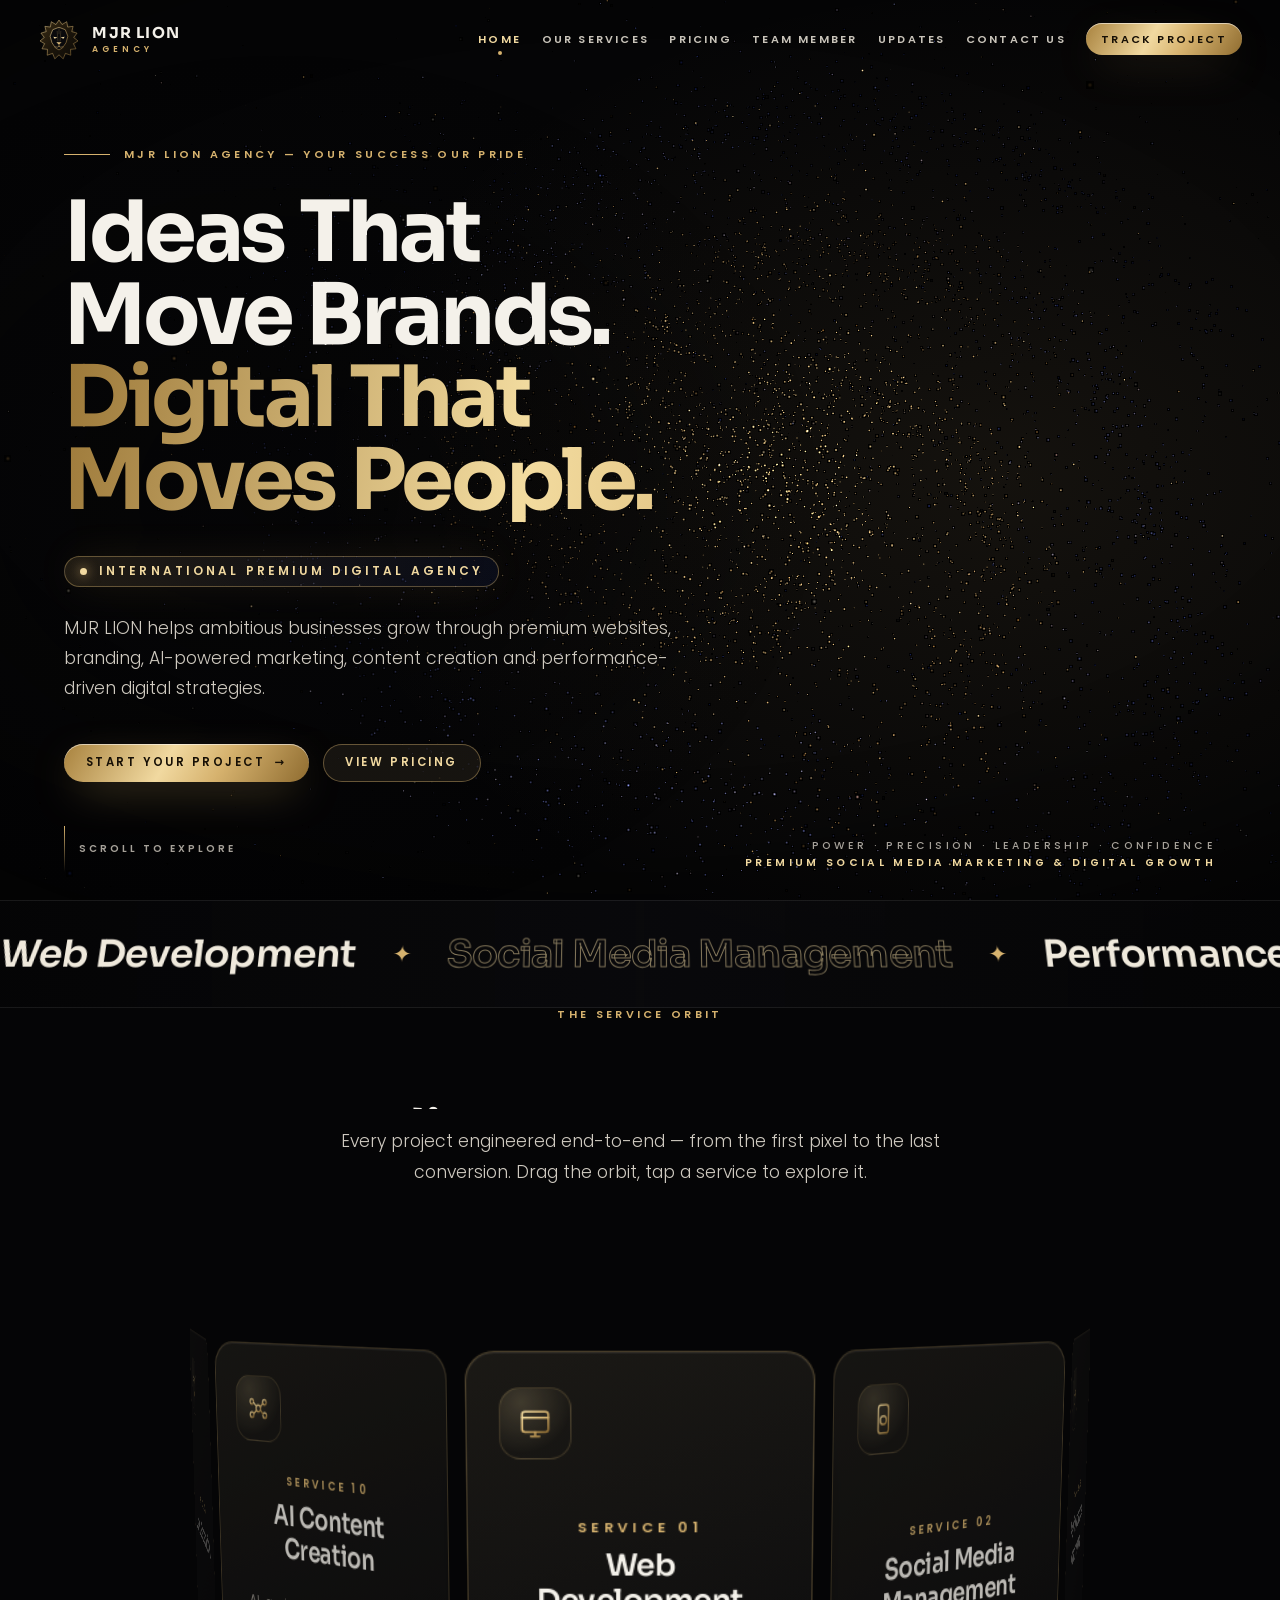
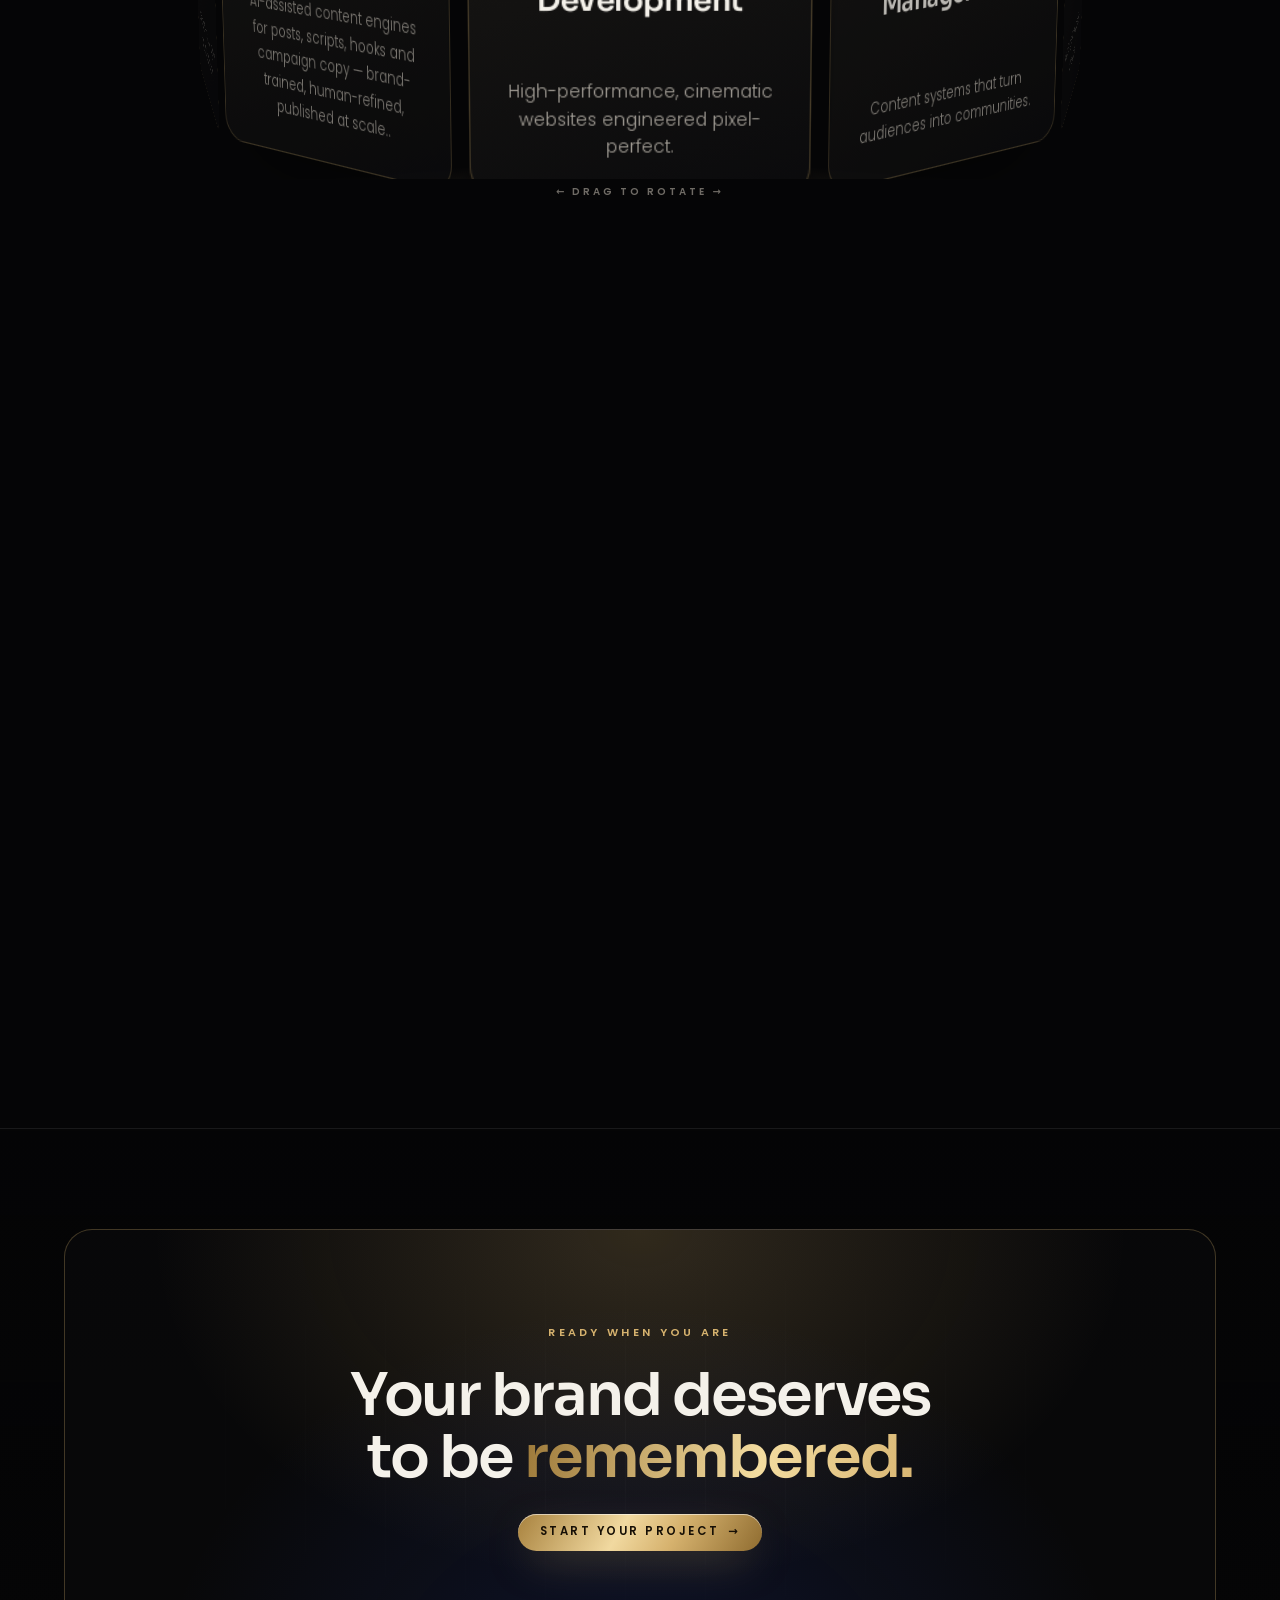
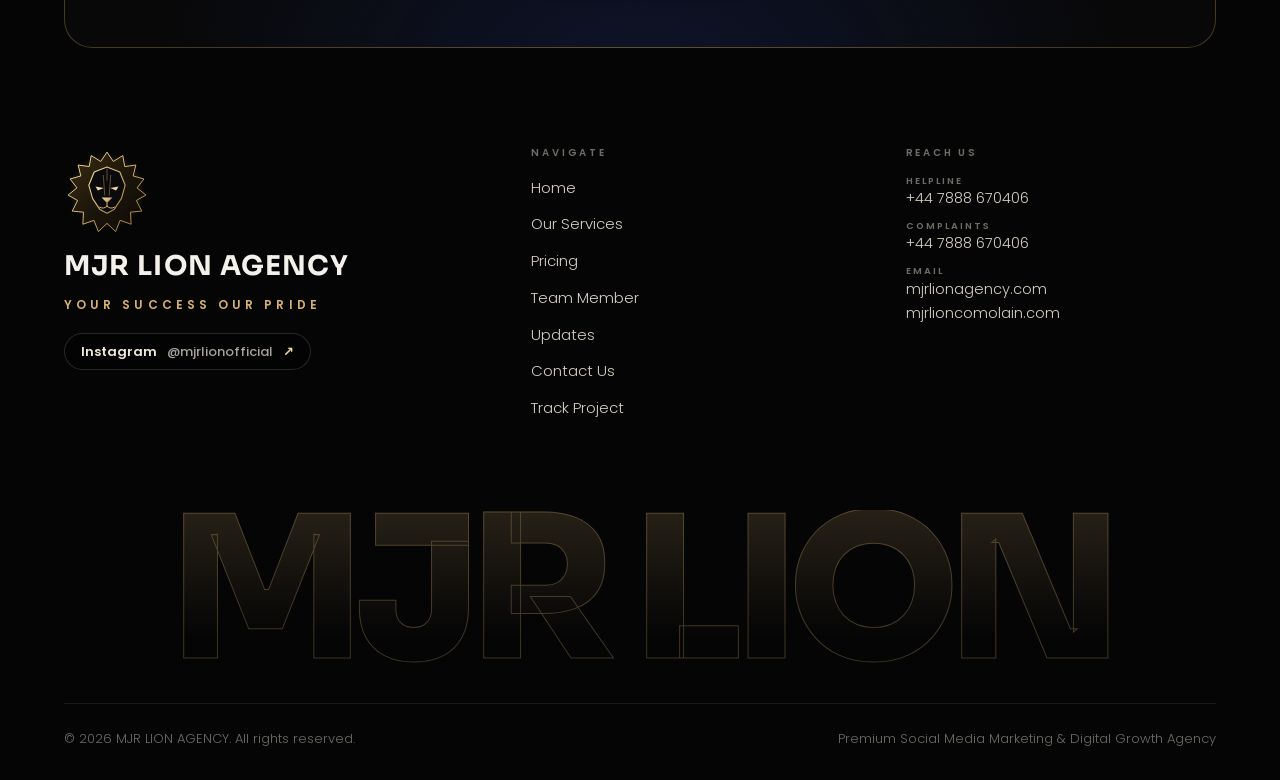
==== commit ce4b3dc5: "Updates: official post — MJR Lion's Official Portfolio (video, quotes, CTA) - Video posts in the Upd" ====
--- a/website/index.html
+++ b/website/index.html
@@ -584,6 +584,14 @@
 .post h3{font:600 1.25rem/1.3 var(--fh);margin-top:16px;letter-spacing:-.01em;text-wrap:balance}
 .post-body{margin-top:10px;color:#ddd7cb;font-size:15px;line-height:1.75;white-space:pre-wrap;word-break:break-word}
 .post-body a{color:var(--gold2);text-decoration:underline;text-underline-offset:3px}
+.post-vid{margin-top:16px;border-radius:14px;overflow:hidden;border:1px solid var(--line2);background:#0b0b0d;aspect-ratio:16/9}
+.post-vid video{display:block;width:100%;height:100%;object-fit:contain;background:#0b0b0d}
+.post-quotes{display:grid;gap:12px;margin-top:18px}
+.post-quotes blockquote{position:relative;margin:0;padding:16px 18px 14px 46px;border-radius:14px;border:1px solid var(--line2);background:linear-gradient(180deg,rgba(214,178,110,.07),rgba(214,178,110,.015))}
+.post-quotes blockquote::before{content:"\201C";position:absolute;left:14px;top:4px;font:600 40px/1 var(--fh);color:var(--gold)}
+.post-quotes p{font:500 15.5px/1.6 var(--fh);color:#f1ead9;font-style:italic}
+.post-quotes cite{display:block;margin-top:8px;font:600 9.5px/1 var(--fl);letter-spacing:.2em;color:var(--dim);font-style:normal}
+.post-cta{margin-top:18px}
 .post-img{margin-top:16px;border-radius:14px;overflow:hidden;border:1px solid var(--line2);background:#0b0b0d}
 .post-img img{width:100%;height:auto;max-height:680px;object-fit:cover}
 .post-f{display:flex;gap:8px;margin-top:14px;padding-top:12px;border-top:1px solid var(--line2)}
@@ -2802,17 +2810,31 @@
       ${p.title ? `<h3>${esc(p.title)}</h3>` : ''}
       ${p.body ? `<div class="post-body">${linkify(p.body)}</div>` : ''}
       ${p.img ? `<div class="post-img"><img src="/api/media/${esc(p.img)}" alt="${esc(p.title || UT[p.type] || 'Update')}" loading="lazy" decoding="async"${p.w && p.h ? ` width="${+p.w}" height="${+p.h}"` : ''}></div>` : ''}
+      ${p.video && /^\/(api\/video|media)\/[\w.-]+$/.test(p.video) ? `<div class="post-vid"><video src="${esc(p.video)}"${p.poster ? ` poster="${esc(p.poster)}"` : ''} controls muted playsinline loop preload="none"${p.w && p.h ? ` width="${+p.w}" height="${+p.h}"` : ''} aria-label="${esc(p.title || 'Video')}"></video></div>` : ''}
+      ${Array.isArray(p.quotes) && p.quotes.length ? `<div class="post-quotes">${p.quotes.map(q => `<blockquote><p>${esc(q)}</p><cite>MJR LION AGENCY</cite></blockquote>`).join('')}</div>` : ''}
+      ${p.cta ? `<div class="post-cta"><a class="btn btn-gold btn-sm" href="#contact" data-plan="">${esc(p.cta)} <span class="arr">→</span></a></div>` : ''}
       <footer class="post-f"><button type="button" data-share="${esc(p.id)}">${ICO_SHARE}Share</button>${US.me ? `<button type="button" class="del" data-del="${esc(p.id)}">${ICO_DEL}Delete</button>` : ''}</footer>
     </article>`;
   }
   function renderFilters() {
     $('#uFilters').innerHTML = [['all', 'All']].concat(Object.entries(UT)).map(([k, v]) => `<button type="button" role="tab" class="${US.f === k ? 'on' : ''}" aria-selected="${US.f === k}" data-uf="${k}">${esc(v)}</button>`).join('');
   }
+  // post videos: play silently while on screen, pause when scrolled away (tap for controls / fullscreen)
+  const vidIO = 'IntersectionObserver' in window ? new IntersectionObserver(es => es.forEach(e => {
+    const v = e.target;
+    if (e.isIntersecting && e.intersectionRatio >= .55) { if (!v.dataset.user && !reduced && !(navigator.connection && navigator.connection.saveData)) { v.preload = 'auto'; v.play().catch(() => { }); } }
+    else if (!v.paused) v.pause();
+  }), { threshold: [0, .55] }) : null;
   function renderFeed() {
     if (!US.loaded) { feedEl.innerHTML = '<div class="sk"></div><div class="sk"></div>'; return; }
     const list = US.posts.filter(p => US.f === 'all' || p.type === US.f);
     feedEl.innerHTML = list.length ? list.map(postHTML).join('') :
       `<div class="feed-empty glass"><b>${US.posts.length ? 'Nothing in this category yet.' : 'No updates yet.'}</b>New offers, partnerships and announcements will appear here.</div>`;
+    $$('.post-vid video', feedEl).forEach(v => {
+      v.addEventListener('pause', () => { if (v.dataset.auto !== '1' && document.visibilityState === 'visible' && v.getBoundingClientRect().top < innerHeight && v.getBoundingClientRect().bottom > 0) v.dataset.user = '1'; });
+      v.addEventListener('play', () => { delete v.dataset.user; });
+      vidIO && vidIO.observe(v);
+    });
   }
   function renderComposer() {
     $('#adminBtn').hidden = !US.me; // admin controls are invisible to visitors
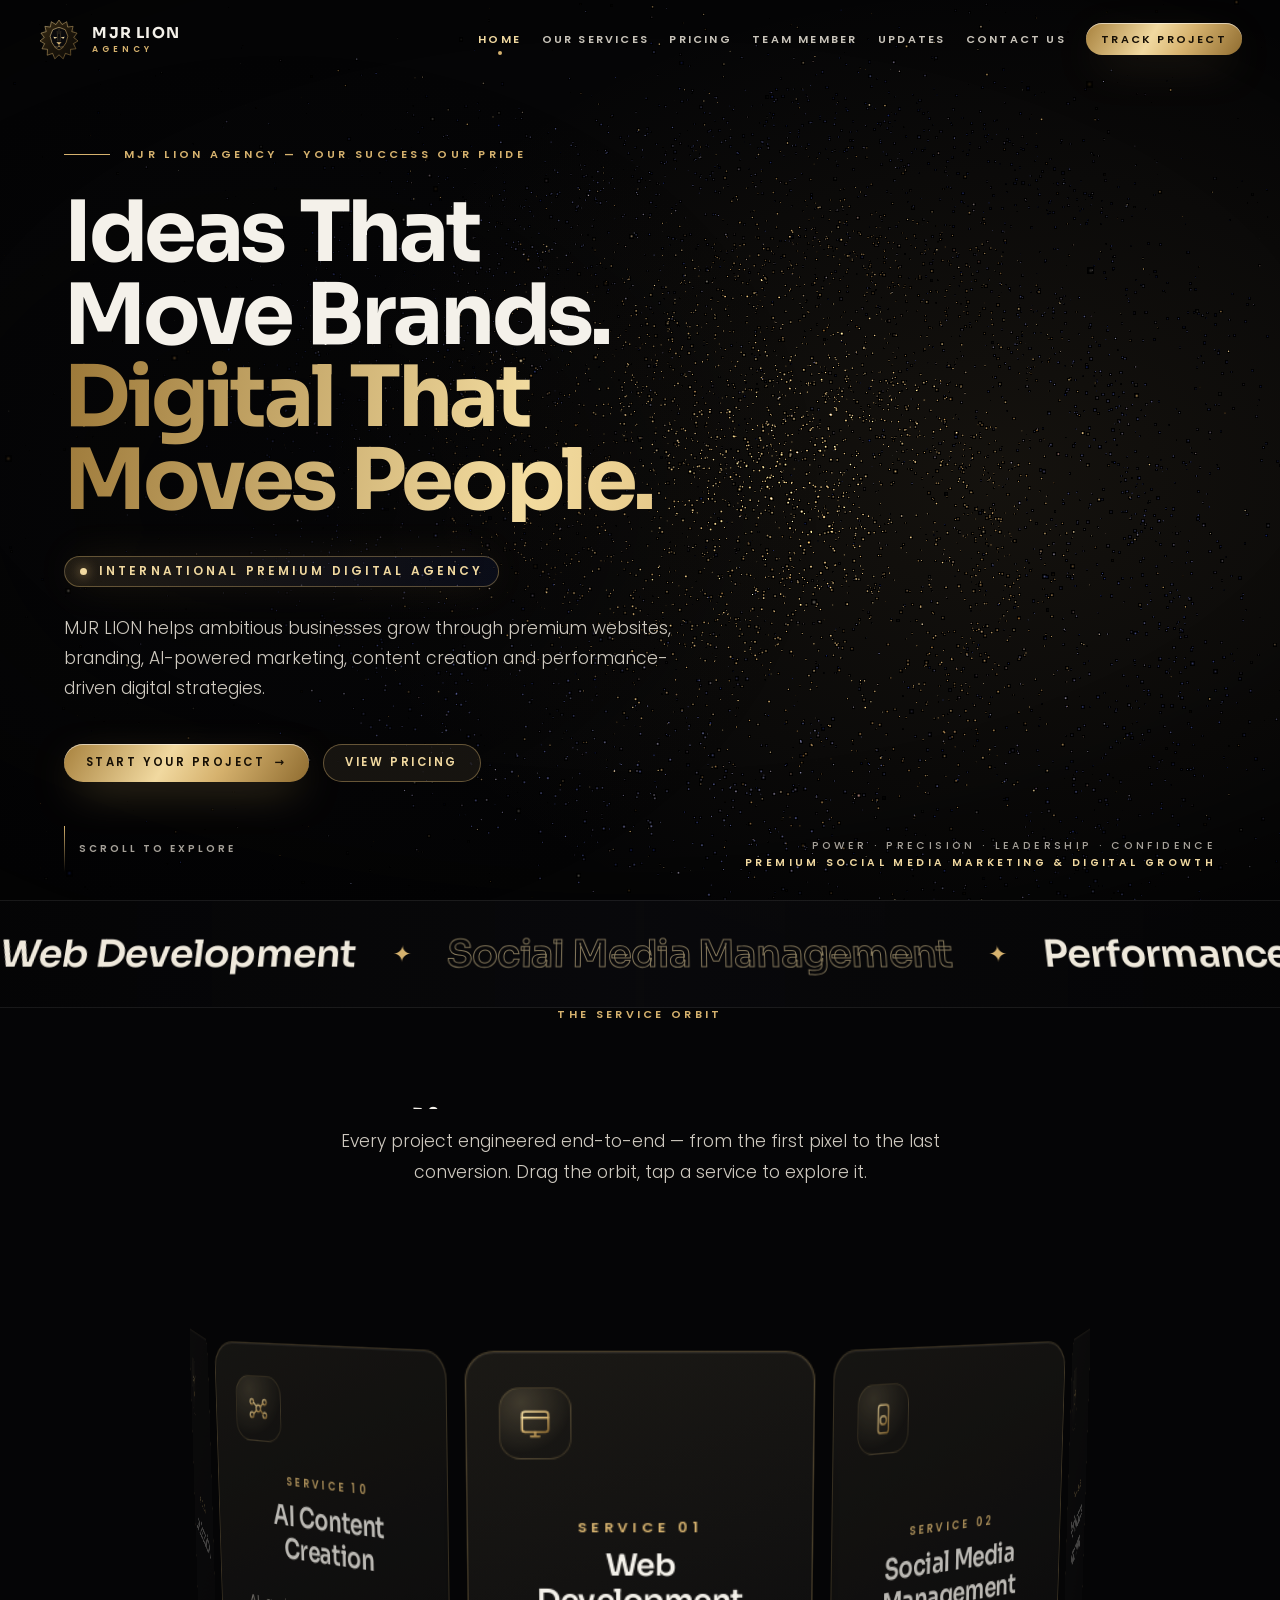
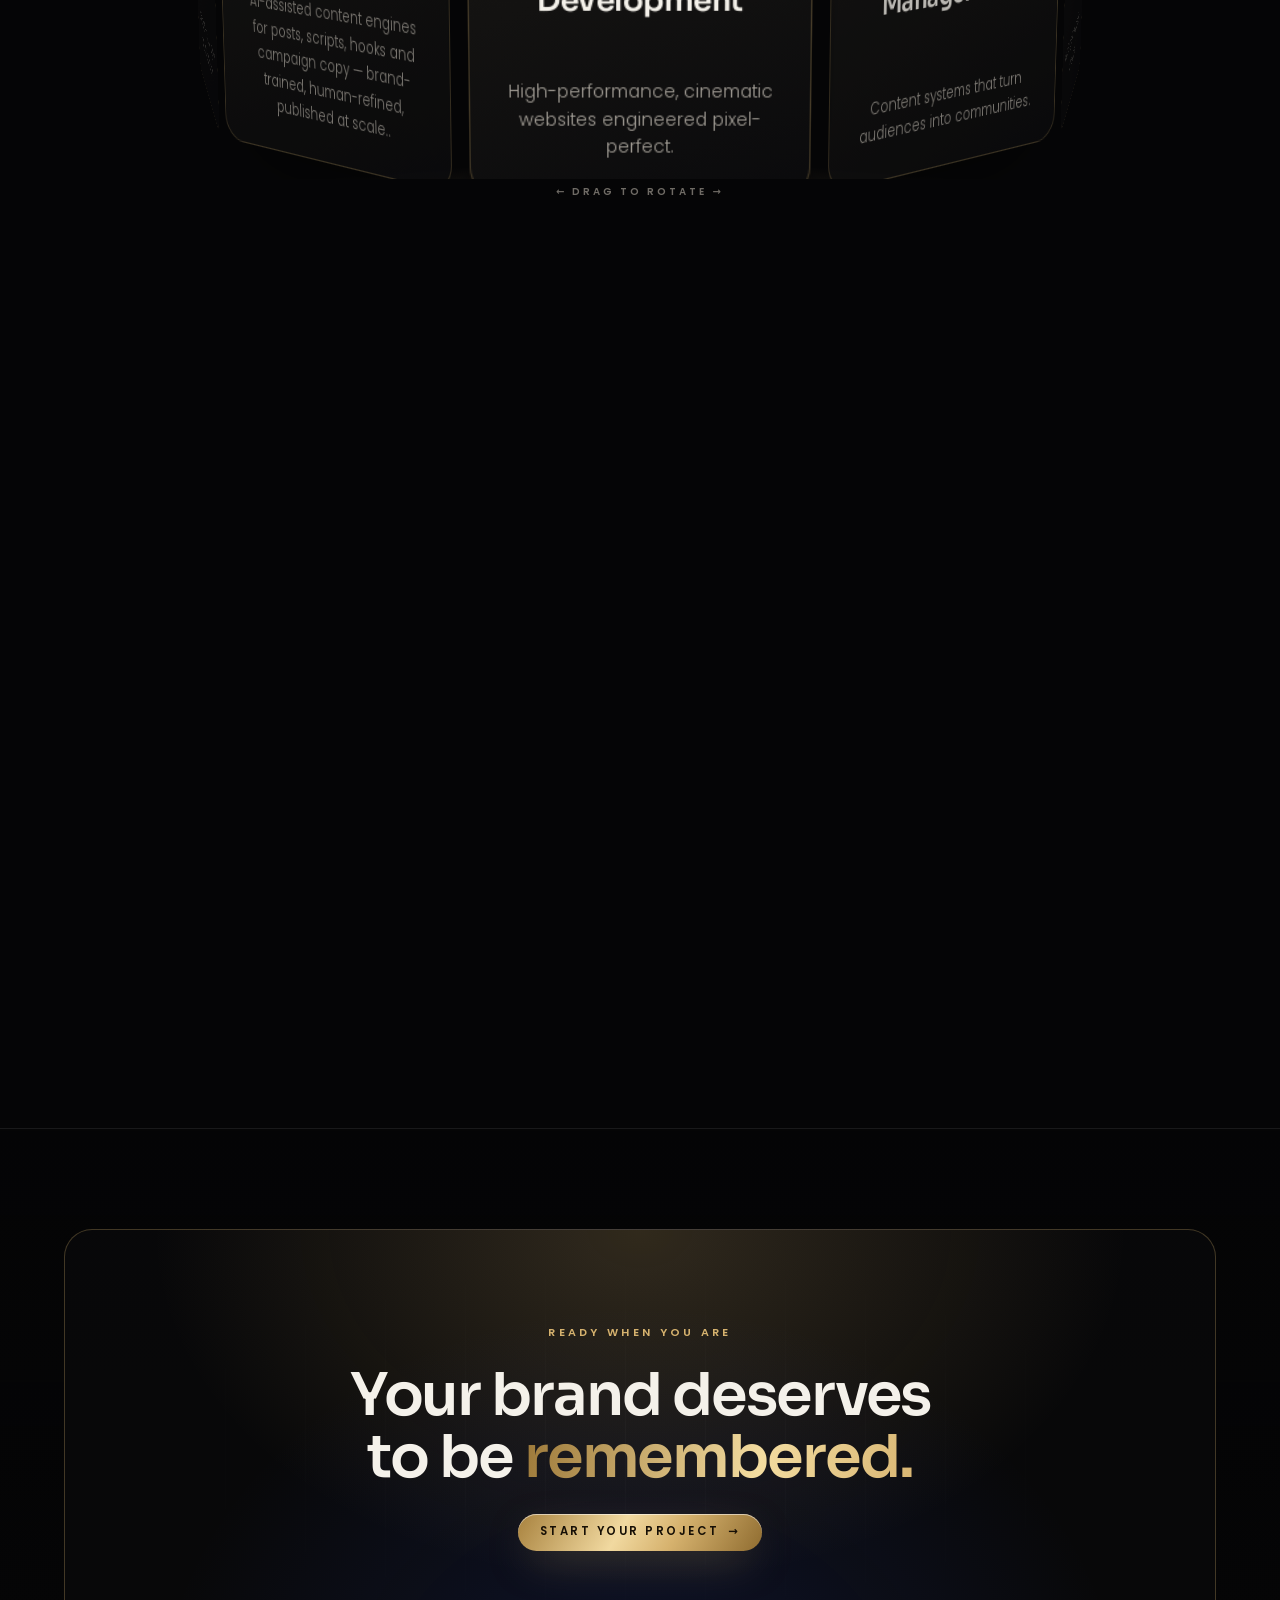
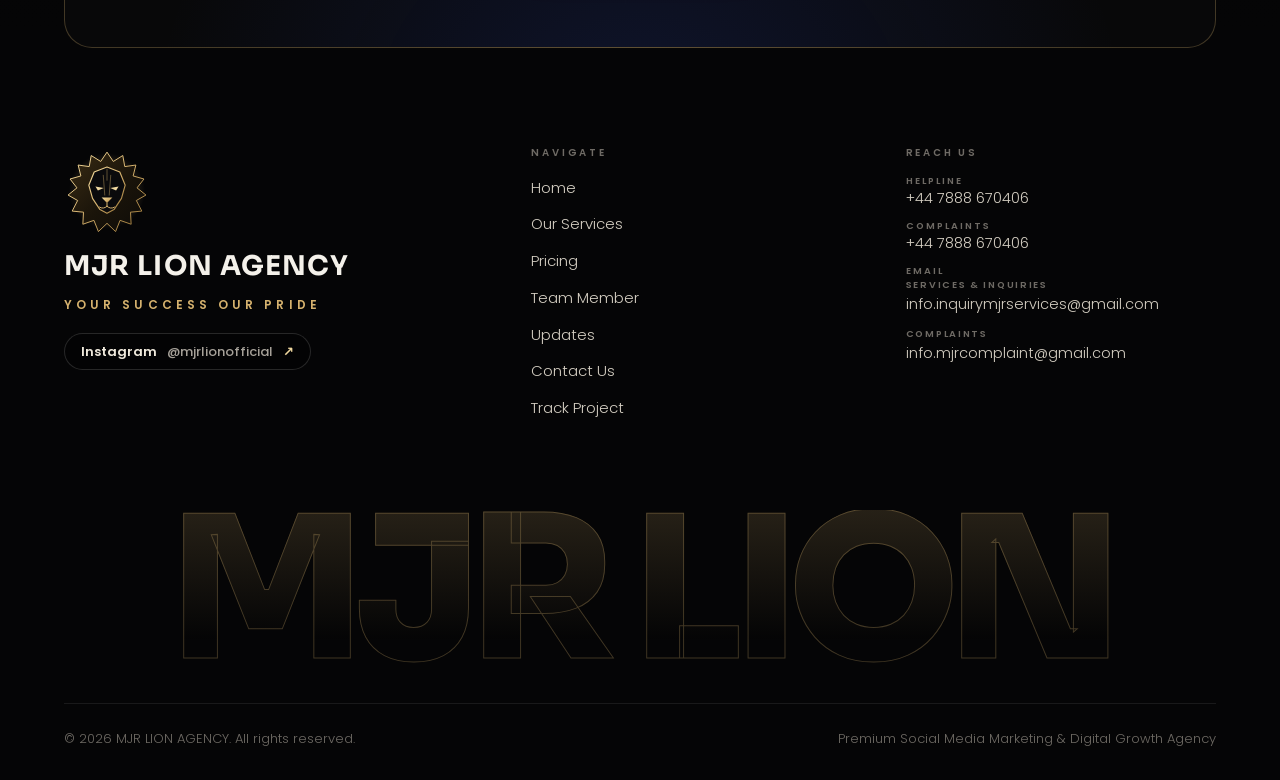
==== commit ccf5d9c2: "Contact: official emails — services & inquiries / complaints Co-Authored-By: Claude Opus 5.5 <norepl" ====
--- a/website/index.html
+++ b/website/index.html
@@ -24,7 +24,7 @@
 <link rel="stylesheet" href="https://fonts.googleapis.com/css2?family=Poppins:wght@300;400;500;600;700&family=Sora:wght@600;700;800&display=swap" media="print" onload="this.media='all'">
 <noscript><link rel="stylesheet" href="https://fonts.googleapis.com/css2?family=Poppins:wght@300;400;500;600;700&family=Sora:wght@600;700;800&display=swap"></noscript>
 <script type="application/ld+json">
-{"@context":"https://schema.org","@type":"ProfessionalService","name":"MJR LION AGENCY","alternateName":"MJR Lion Agency","slogan":"Your Success Our Pride","description":"International premium digital agency — premium websites, branding, AI-powered marketing, content creation and performance-driven digital strategies.","url":"https://mjrlion.studio/","sameAs":["https://www.instagram.com/mjrlionofficial/"],"telephone":"+44 7888 670406","areaServed":["United Kingdom","United States","Pakistan","Worldwide"],"hasOfferCatalog":{"@type":"OfferCatalog","name":"Digital services","itemListElement":[{"@type":"Offer","itemOffered":{"@type":"Service","name":"Web Development"},"priceSpecification":{"@type":"PriceSpecification","minPrice":499,"maxPrice":699,"priceCurrency":"USD"}},{"@type":"Offer","itemOffered":{"@type":"Service","name":"Social Media Management"},"priceSpecification":{"@type":"PriceSpecification","minPrice":499,"maxPrice":599,"priceCurrency":"USD"}},{"@type":"Offer","itemOffered":{"@type":"Service","name":"Performance Marketing"}},{"@type":"Offer","itemOffered":{"@type":"Service","name":"Graphic Design"},"priceSpecification":{"@type":"PriceSpecification","minPrice":120,"maxPrice":250,"priceCurrency":"USD"}},{"@type":"Offer","itemOffered":{"@type":"Service","name":"Video Editing"},"priceSpecification":{"@type":"PriceSpecification","minPrice":120,"maxPrice":200,"priceCurrency":"USD"}},{"@type":"Offer","itemOffered":{"@type":"Service","name":"AI Videos"}},{"@type":"Offer","itemOffered":{"@type":"Service","name":"UGC Production"}},{"@type":"Offer","itemOffered":{"@type":"Service","name":"Content Writing"}},{"@type":"Offer","itemOffered":{"@type":"Service","name":"Lead Generation"}},{"@type":"Offer","itemOffered":{"@type":"Service","name":"AI Content Creation"}}]}}
+{"@context":"https://schema.org","@type":"ProfessionalService","name":"MJR LION AGENCY","alternateName":"MJR Lion Agency","slogan":"Your Success Our Pride","description":"International premium digital agency — premium websites, branding, AI-powered marketing, content creation and performance-driven digital strategies.","url":"https://mjrlion.studio/","sameAs":["https://www.instagram.com/mjrlionofficial/"],"telephone":"+44 7888 670406","email":"info.inquirymjrservices@gmail.com","areaServed":["United Kingdom","United States","Pakistan","Worldwide"],"hasOfferCatalog":{"@type":"OfferCatalog","name":"Digital services","itemListElement":[{"@type":"Offer","itemOffered":{"@type":"Service","name":"Web Development"},"priceSpecification":{"@type":"PriceSpecification","minPrice":499,"maxPrice":699,"priceCurrency":"USD"}},{"@type":"Offer","itemOffered":{"@type":"Service","name":"Social Media Management"},"priceSpecification":{"@type":"PriceSpecification","minPrice":499,"maxPrice":599,"priceCurrency":"USD"}},{"@type":"Offer","itemOffered":{"@type":"Service","name":"Performance Marketing"}},{"@type":"Offer","itemOffered":{"@type":"Service","name":"Graphic Design"},"priceSpecification":{"@type":"PriceSpecification","minPrice":120,"maxPrice":250,"priceCurrency":"USD"}},{"@type":"Offer","itemOffered":{"@type":"Service","name":"Video Editing"},"priceSpecification":{"@type":"PriceSpecification","minPrice":120,"maxPrice":200,"priceCurrency":"USD"}},{"@type":"Offer","itemOffered":{"@type":"Service","name":"AI Videos"}},{"@type":"Offer","itemOffered":{"@type":"Service","name":"UGC Production"}},{"@type":"Offer","itemOffered":{"@type":"Service","name":"Content Writing"}},{"@type":"Offer","itemOffered":{"@type":"Service","name":"Lead Generation"}},{"@type":"Offer","itemOffered":{"@type":"Service","name":"AI Content Creation"}}]}}
 </script>
 <style>/* =========================================================================
    MJR LION AGENCY — design system
@@ -685,6 +685,11 @@
 .soc-pill:focus-visible{outline:2px solid var(--gold2);outline-offset:3px}
 .ftr-brand .soc{margin-top:4px}
 @media (max-width:560px){.soc-row{padding:18px 18px}.soc-pill{padding:10px 14px}}
+.em-line{display:grid;gap:2px;margin-bottom:10px;min-width:0}
+.em-line:last-child{margin-bottom:0}
+.em-line small{font:600 9.5px/1.4 var(--fl);letter-spacing:.18em;text-transform:uppercase;color:var(--dim)}
+.em-line a{overflow-wrap:normal;word-break:normal}
+.c-card .em-line a{font-size:clamp(14.5px,1.12vw,16.5px)}
 .c-grid{display:grid;grid-template-columns:repeat(3,1fr);gap:18px}
 .c-card{padding:28px;border-radius:22px;display:grid;gap:12px;align-content:start;background:linear-gradient(180deg,rgba(24,23,21,.86),rgba(10,10,12,.92));border:1px solid var(--line2)}
 .c-card:hover{border-color:rgba(214,178,110,.45)}
@@ -1405,7 +1410,11 @@
 ];
 
 window.CONTACT = {
-  emails: ['mjrlionagency.com', 'mjrlioncomolain.com'],
+  // official emails: services & inquiries / complaints
+  emails: [
+    { l: 'Services & Inquiries', v: 'info.inquirymjrservices@gmail.com' },
+    { l: 'Complaints', v: 'info.mjrcomplaint@gmail.com' }
+  ],
   helpline: ['+44 7888 670406'],
   complaints: ['+44 7888 670406'],
   // social accounts — add more as { name, handle, url }; only the ones listed here show on the site
@@ -2518,12 +2527,14 @@
   const C = window.CONTACT;
   const tel = n => `<a href="tel:${n.replace(/\s/g, '')}">${esc(n)}</a>`;
   const mail = m => m.includes('@') ? `<a href="mailto:${esc(m)}">${esc(m)}</a>` : esc(m);
+  const mailW = m => m.includes('@') ? `<a href="mailto:${esc(m)}">${esc(m).replace('@', '@<wbr>')}</a>` : esc(m);   // long addresses wrap after the @ only
+  const emLine = e => typeof e === 'string' ? `<div class="em-line">${mailW(e)}</div>` : `<div class="em-line"><small>${esc(e.l)}</small>${mailW(e.v)}</div>`;
   $('#cGrid').innerHTML = [
-    { i: 'mail', l: 'Email', v: C.emails.map(mail).join('<br>') },
+    { i: 'mail', l: 'Email', v: C.emails.map(emLine).join('') },
     { i: 'phone', l: 'Helpline', v: C.helpline.map(tel).join('<br>') },
     { i: 'alert', l: 'Complaints', v: C.complaints.map(tel).join('<br>') }
   ].map((c, i) => `<div class="c-card tilt" data-r style="--d:${i * .08}s"><div class="c-ico z2">${VIS.icon(c.i)}</div><div class="label z1">${c.l}</div><div class="v z2">${c.v}</div>${c.i === 'alert' ? '<button class="btn btn-ghost btn-sm c-act z2" type="button" data-complaint>File a Complaint <span class="arr">→</span></button>' : ''}</div>`).join('');
-  $('#ftrContact').innerHTML = `<div><span>Helpline</span>${C.helpline.map(tel).join('<br>')}</div><div><span>Complaints</span>${tel(C.complaints[0])}</div><div><span>Email</span>${C.emails.map(mail).join('<br>')}</div>`;
+  $('#ftrContact').innerHTML = `<div><span>Helpline</span>${C.helpline.map(tel).join('<br>')}</div><div><span>Complaints</span>${tel(C.complaints[0])}</div><div><span>Email</span>${C.emails.map(emLine).join('')}</div>`;
   const SOC = (C.social || []).filter(s => s && /^https:\/\//.test(s.url));
   const socPill = s => `<a class="soc-pill" href="${esc(s.url)}" target="_blank" rel="noopener me" aria-label="${esc(s.name)} ${esc(s.handle || '')} (opens in a new tab)"><span class="soc-n">${esc(s.name)}</span>${s.handle ? `<span class="soc-h">${esc(s.handle)}</span>` : ''}<span class="arr" aria-hidden="true">↗</span></a>`;
   if (SOC.length) {
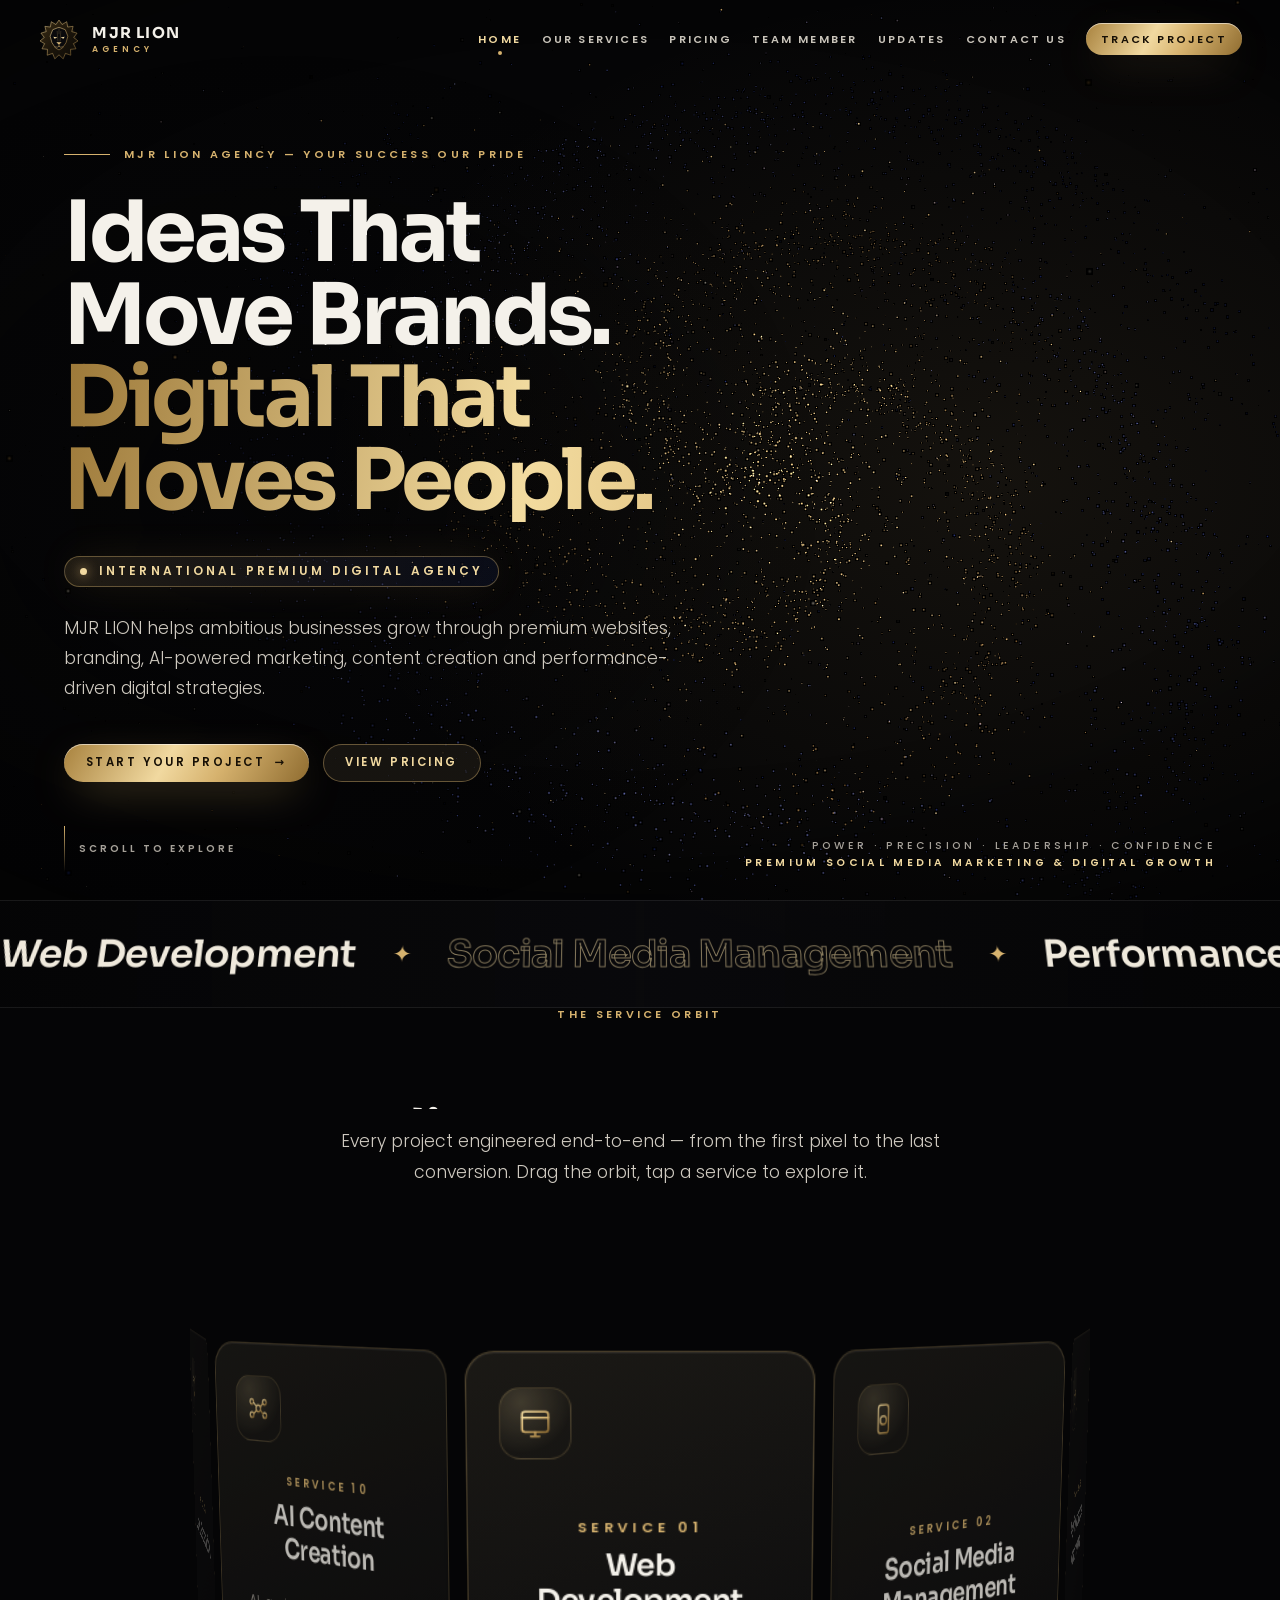
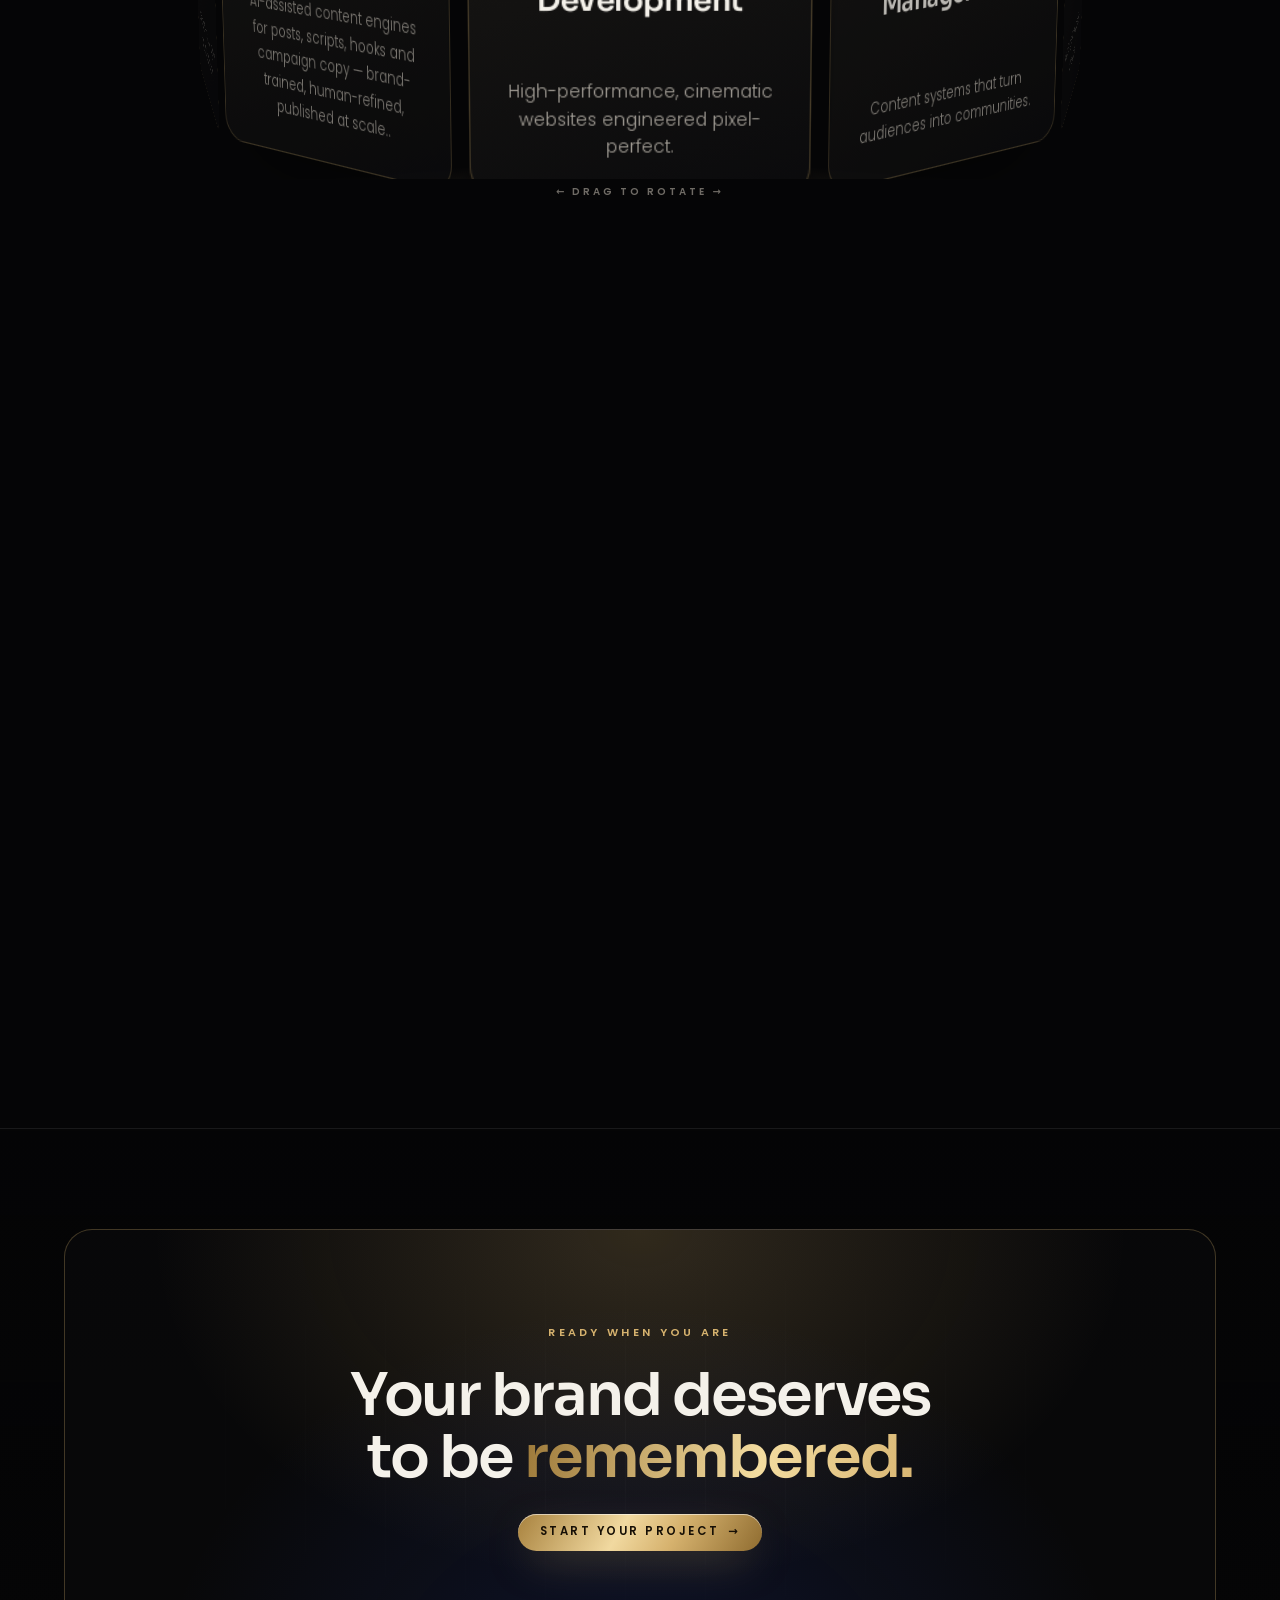
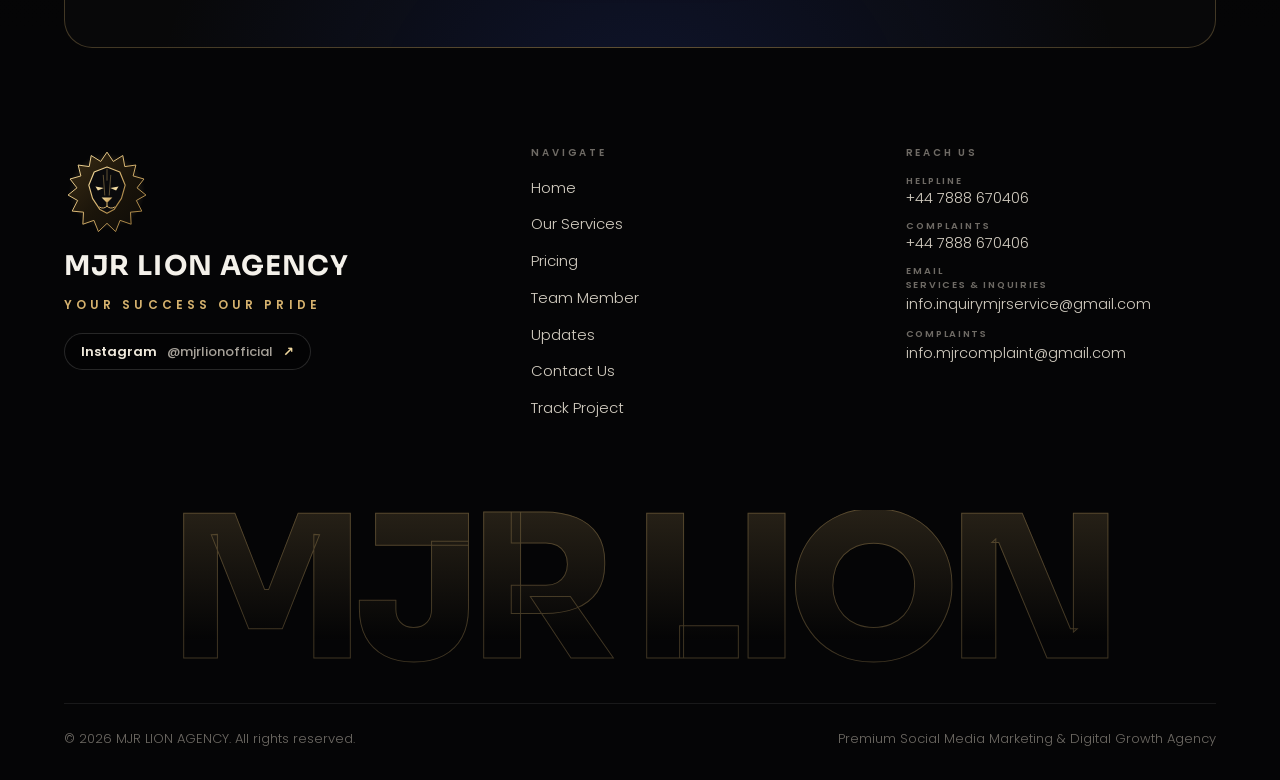
==== commit 10c809ff: "Contact: correct services email (info.inquirymjrservice@gmail.com) Co-Authored-By: Claude Opus 5.5 <" ====
--- a/website/index.html
+++ b/website/index.html
@@ -24,7 +24,7 @@
 <link rel="stylesheet" href="https://fonts.googleapis.com/css2?family=Poppins:wght@300;400;500;600;700&family=Sora:wght@600;700;800&display=swap" media="print" onload="this.media='all'">
 <noscript><link rel="stylesheet" href="https://fonts.googleapis.com/css2?family=Poppins:wght@300;400;500;600;700&family=Sora:wght@600;700;800&display=swap"></noscript>
 <script type="application/ld+json">
-{"@context":"https://schema.org","@type":"ProfessionalService","name":"MJR LION AGENCY","alternateName":"MJR Lion Agency","slogan":"Your Success Our Pride","description":"International premium digital agency — premium websites, branding, AI-powered marketing, content creation and performance-driven digital strategies.","url":"https://mjrlion.studio/","sameAs":["https://www.instagram.com/mjrlionofficial/"],"telephone":"+44 7888 670406","email":"info.inquirymjrservices@gmail.com","areaServed":["United Kingdom","United States","Pakistan","Worldwide"],"hasOfferCatalog":{"@type":"OfferCatalog","name":"Digital services","itemListElement":[{"@type":"Offer","itemOffered":{"@type":"Service","name":"Web Development"},"priceSpecification":{"@type":"PriceSpecification","minPrice":499,"maxPrice":699,"priceCurrency":"USD"}},{"@type":"Offer","itemOffered":{"@type":"Service","name":"Social Media Management"},"priceSpecification":{"@type":"PriceSpecification","minPrice":499,"maxPrice":599,"priceCurrency":"USD"}},{"@type":"Offer","itemOffered":{"@type":"Service","name":"Performance Marketing"}},{"@type":"Offer","itemOffered":{"@type":"Service","name":"Graphic Design"},"priceSpecification":{"@type":"PriceSpecification","minPrice":120,"maxPrice":250,"priceCurrency":"USD"}},{"@type":"Offer","itemOffered":{"@type":"Service","name":"Video Editing"},"priceSpecification":{"@type":"PriceSpecification","minPrice":120,"maxPrice":200,"priceCurrency":"USD"}},{"@type":"Offer","itemOffered":{"@type":"Service","name":"AI Videos"}},{"@type":"Offer","itemOffered":{"@type":"Service","name":"UGC Production"}},{"@type":"Offer","itemOffered":{"@type":"Service","name":"Content Writing"}},{"@type":"Offer","itemOffered":{"@type":"Service","name":"Lead Generation"}},{"@type":"Offer","itemOffered":{"@type":"Service","name":"AI Content Creation"}}]}}
+{"@context":"https://schema.org","@type":"ProfessionalService","name":"MJR LION AGENCY","alternateName":"MJR Lion Agency","slogan":"Your Success Our Pride","description":"International premium digital agency — premium websites, branding, AI-powered marketing, content creation and performance-driven digital strategies.","url":"https://mjrlion.studio/","sameAs":["https://www.instagram.com/mjrlionofficial/"],"telephone":"+44 7888 670406","email":"info.inquirymjrservice@gmail.com","areaServed":["United Kingdom","United States","Pakistan","Worldwide"],"hasOfferCatalog":{"@type":"OfferCatalog","name":"Digital services","itemListElement":[{"@type":"Offer","itemOffered":{"@type":"Service","name":"Web Development"},"priceSpecification":{"@type":"PriceSpecification","minPrice":499,"maxPrice":699,"priceCurrency":"USD"}},{"@type":"Offer","itemOffered":{"@type":"Service","name":"Social Media Management"},"priceSpecification":{"@type":"PriceSpecification","minPrice":499,"maxPrice":599,"priceCurrency":"USD"}},{"@type":"Offer","itemOffered":{"@type":"Service","name":"Performance Marketing"}},{"@type":"Offer","itemOffered":{"@type":"Service","name":"Graphic Design"},"priceSpecification":{"@type":"PriceSpecification","minPrice":120,"maxPrice":250,"priceCurrency":"USD"}},{"@type":"Offer","itemOffered":{"@type":"Service","name":"Video Editing"},"priceSpecification":{"@type":"PriceSpecification","minPrice":120,"maxPrice":200,"priceCurrency":"USD"}},{"@type":"Offer","itemOffered":{"@type":"Service","name":"AI Videos"}},{"@type":"Offer","itemOffered":{"@type":"Service","name":"UGC Production"}},{"@type":"Offer","itemOffered":{"@type":"Service","name":"Content Writing"}},{"@type":"Offer","itemOffered":{"@type":"Service","name":"Lead Generation"}},{"@type":"Offer","itemOffered":{"@type":"Service","name":"AI Content Creation"}}]}}
 </script>
 <style>/* =========================================================================
    MJR LION AGENCY — design system
@@ -1412,7 +1412,7 @@
 window.CONTACT = {
   // official emails: services & inquiries / complaints
   emails: [
-    { l: 'Services & Inquiries', v: 'info.inquirymjrservices@gmail.com' },
+    { l: 'Services & Inquiries', v: 'info.inquirymjrservice@gmail.com' },
     { l: 'Complaints', v: 'info.mjrcomplaint@gmail.com' }
   ],
   helpline: ['+44 7888 670406'],
